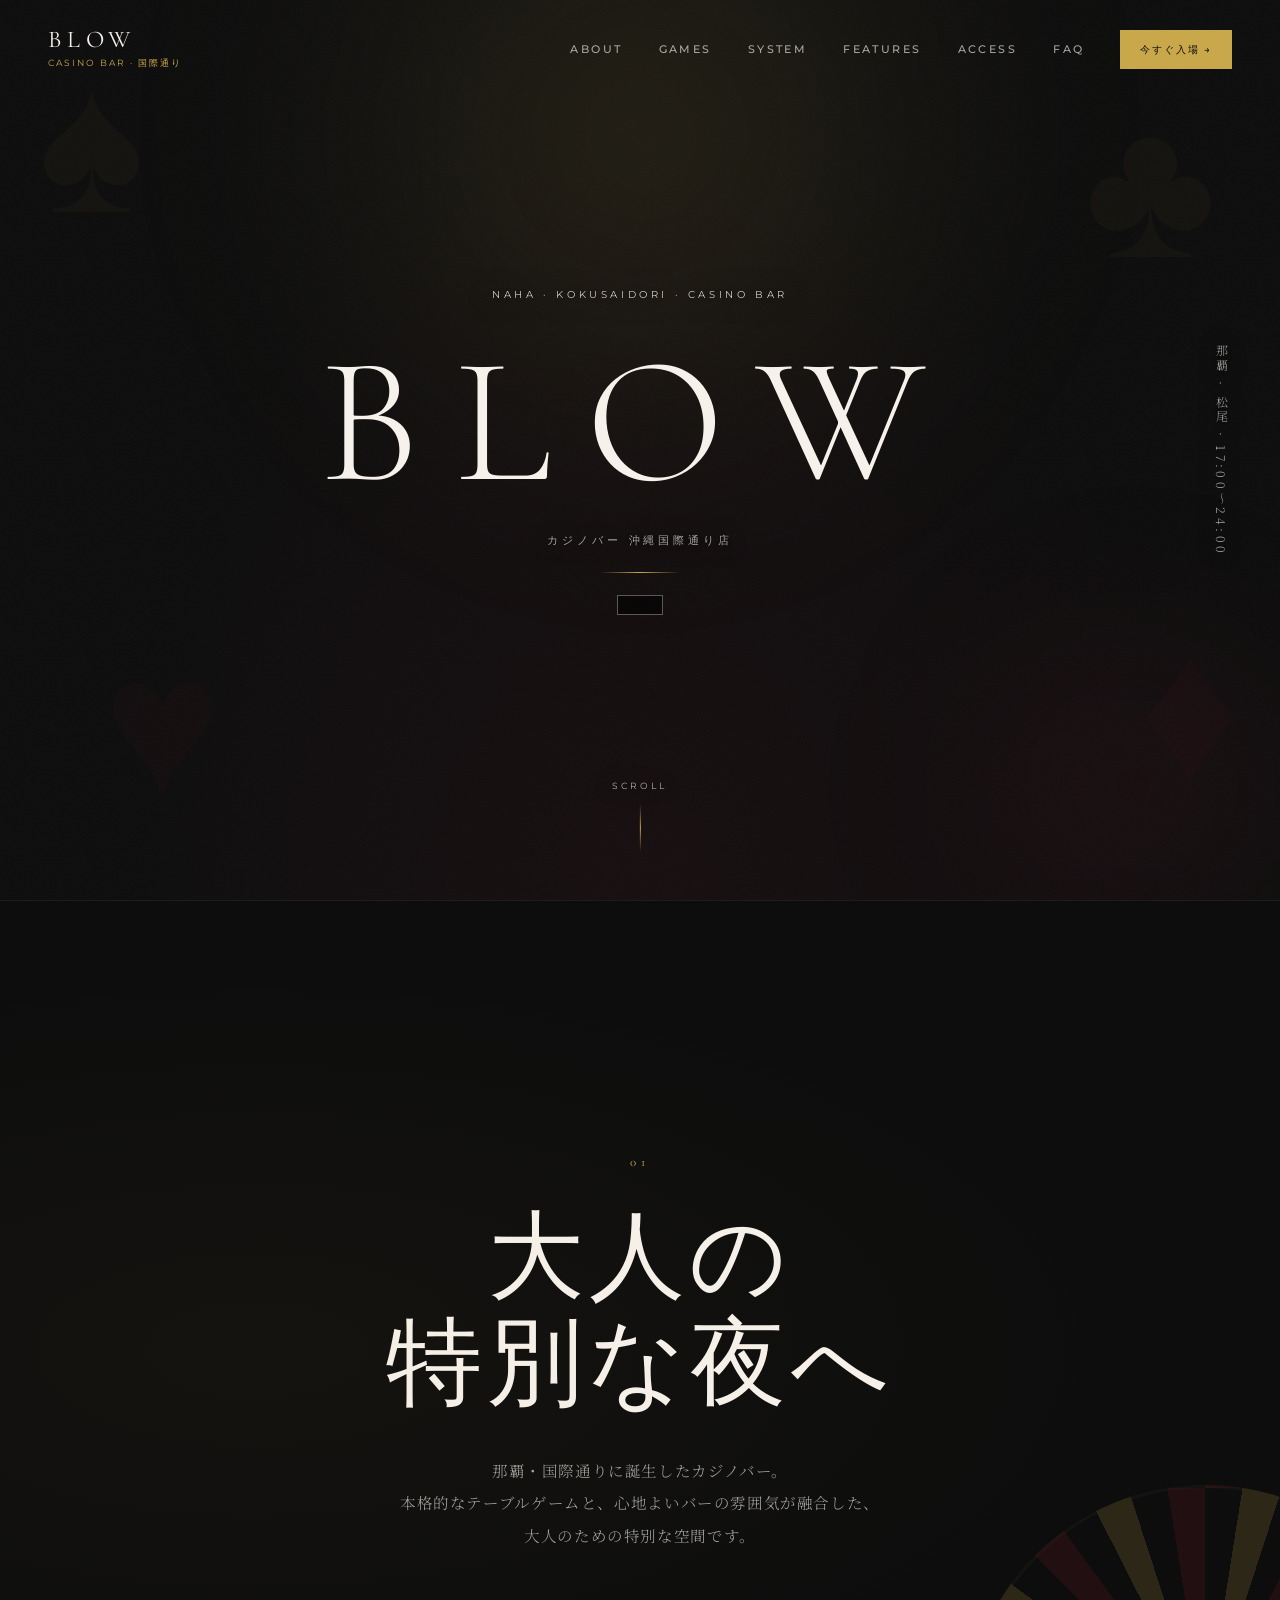
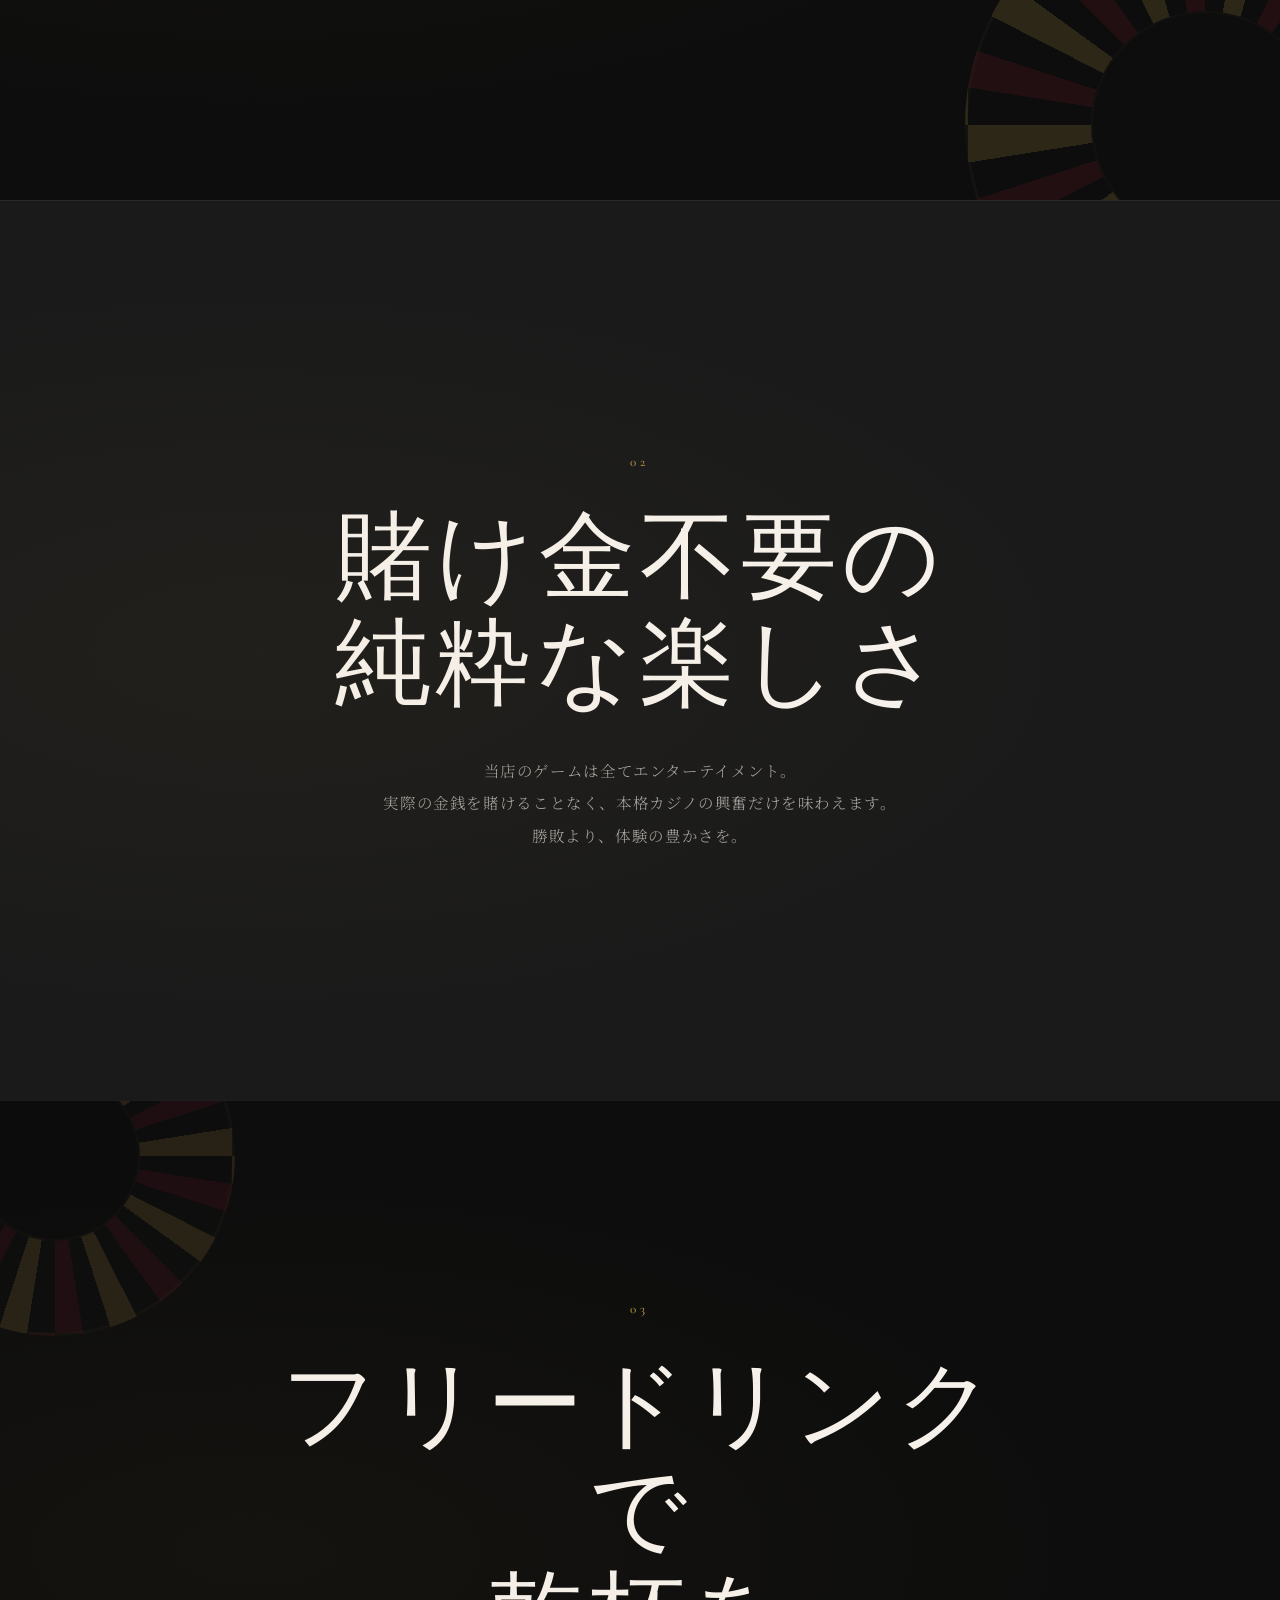
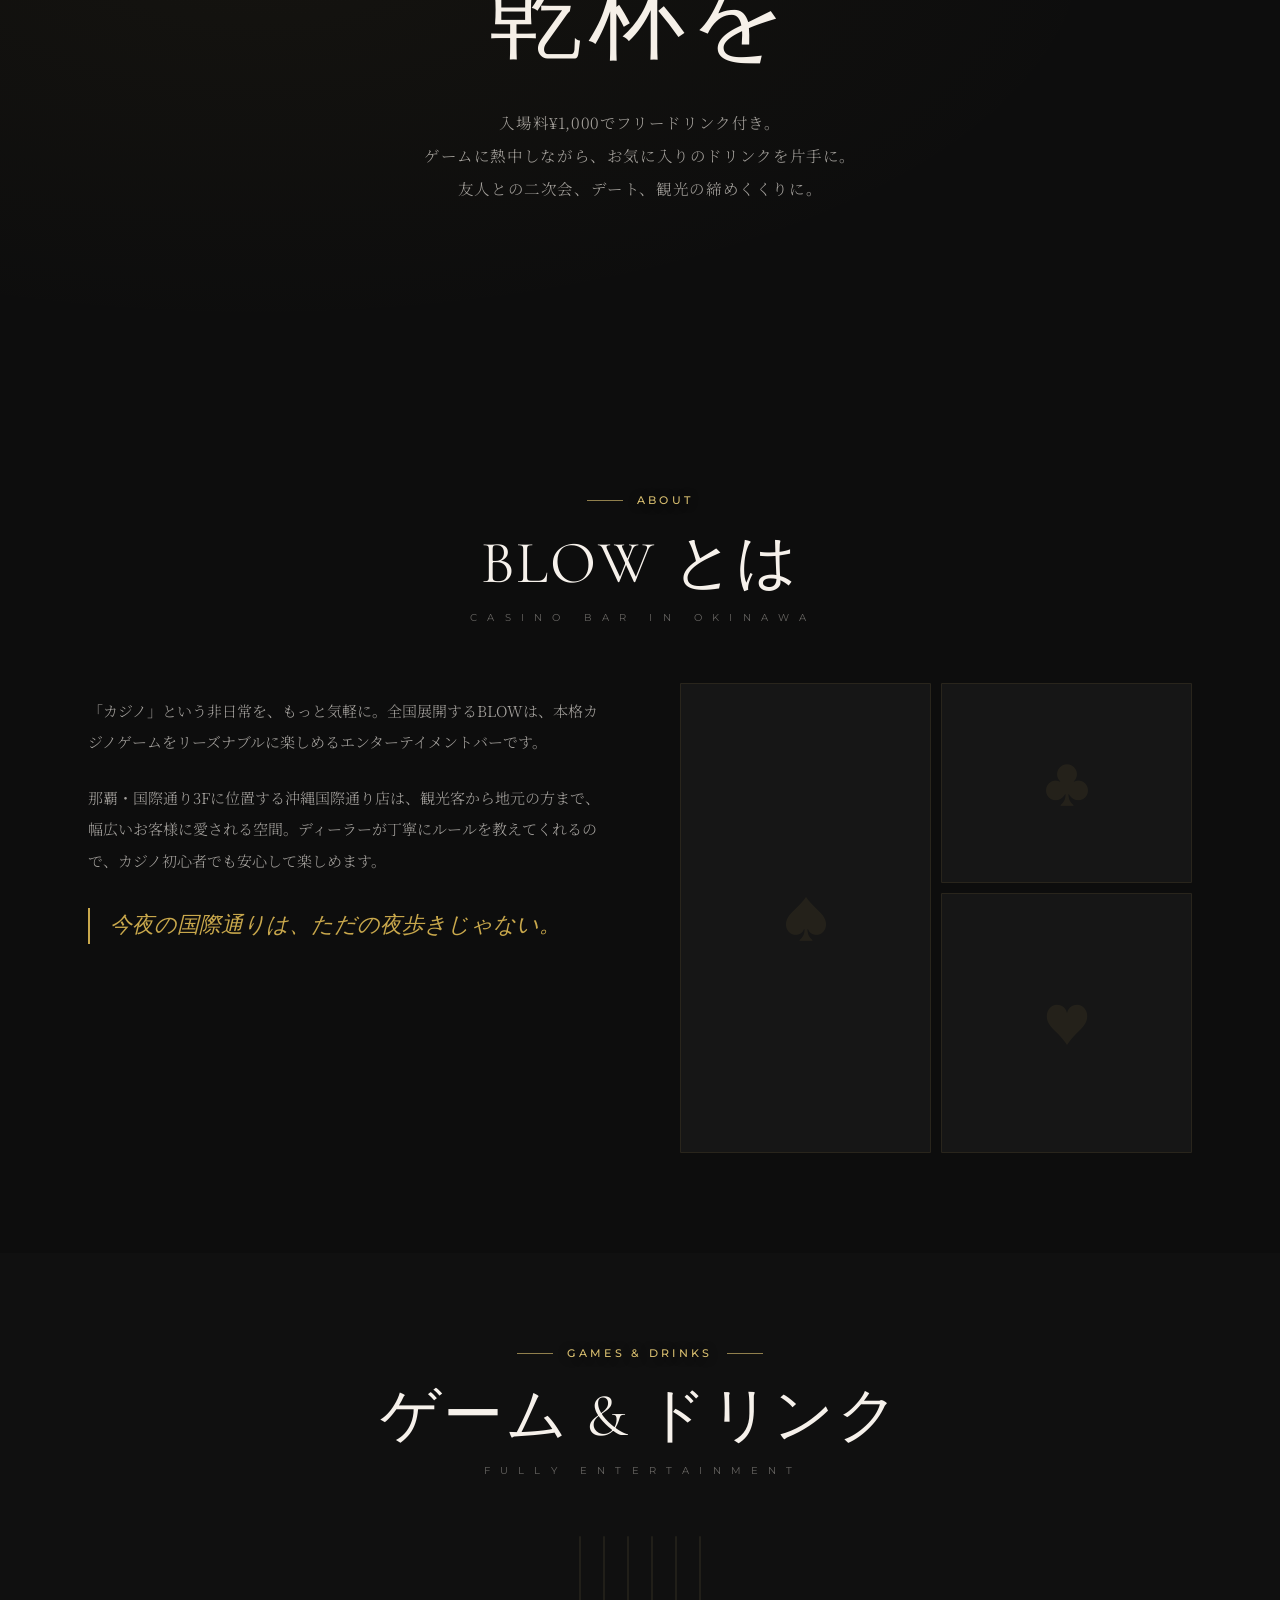
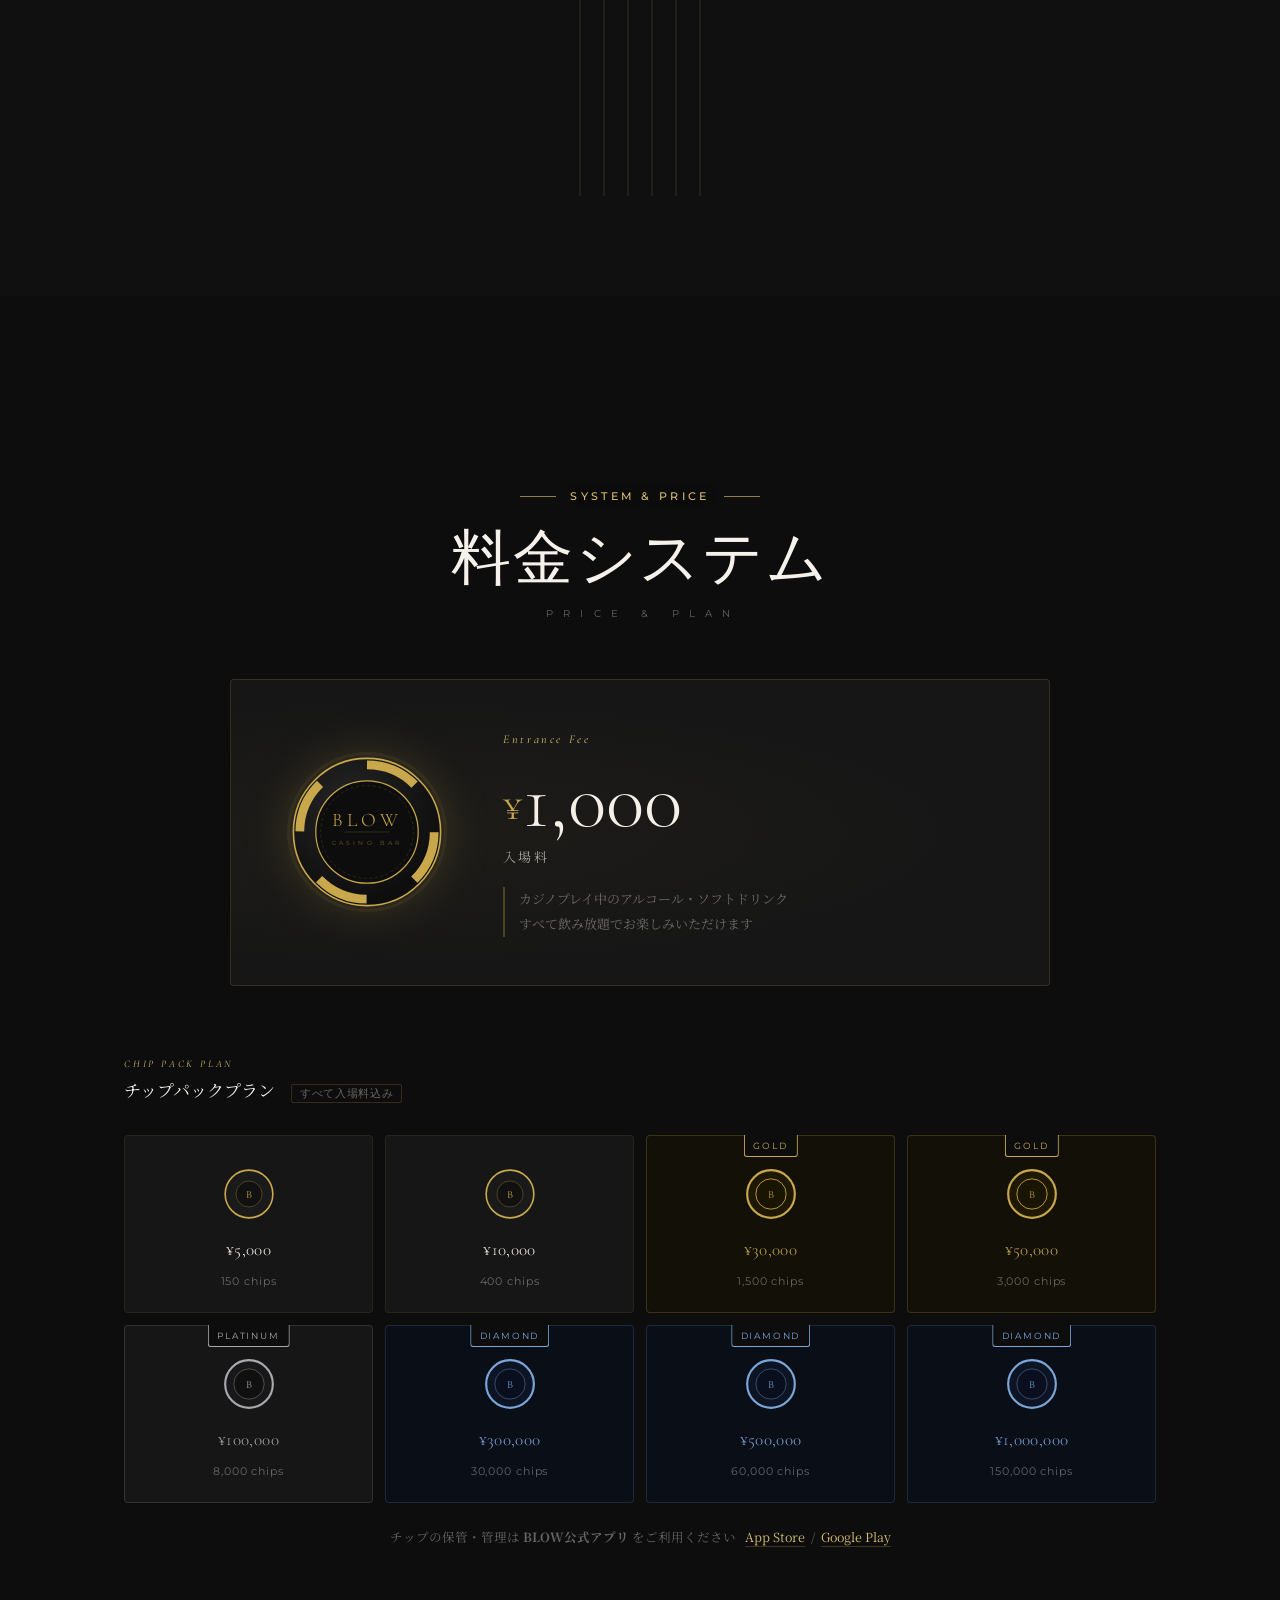
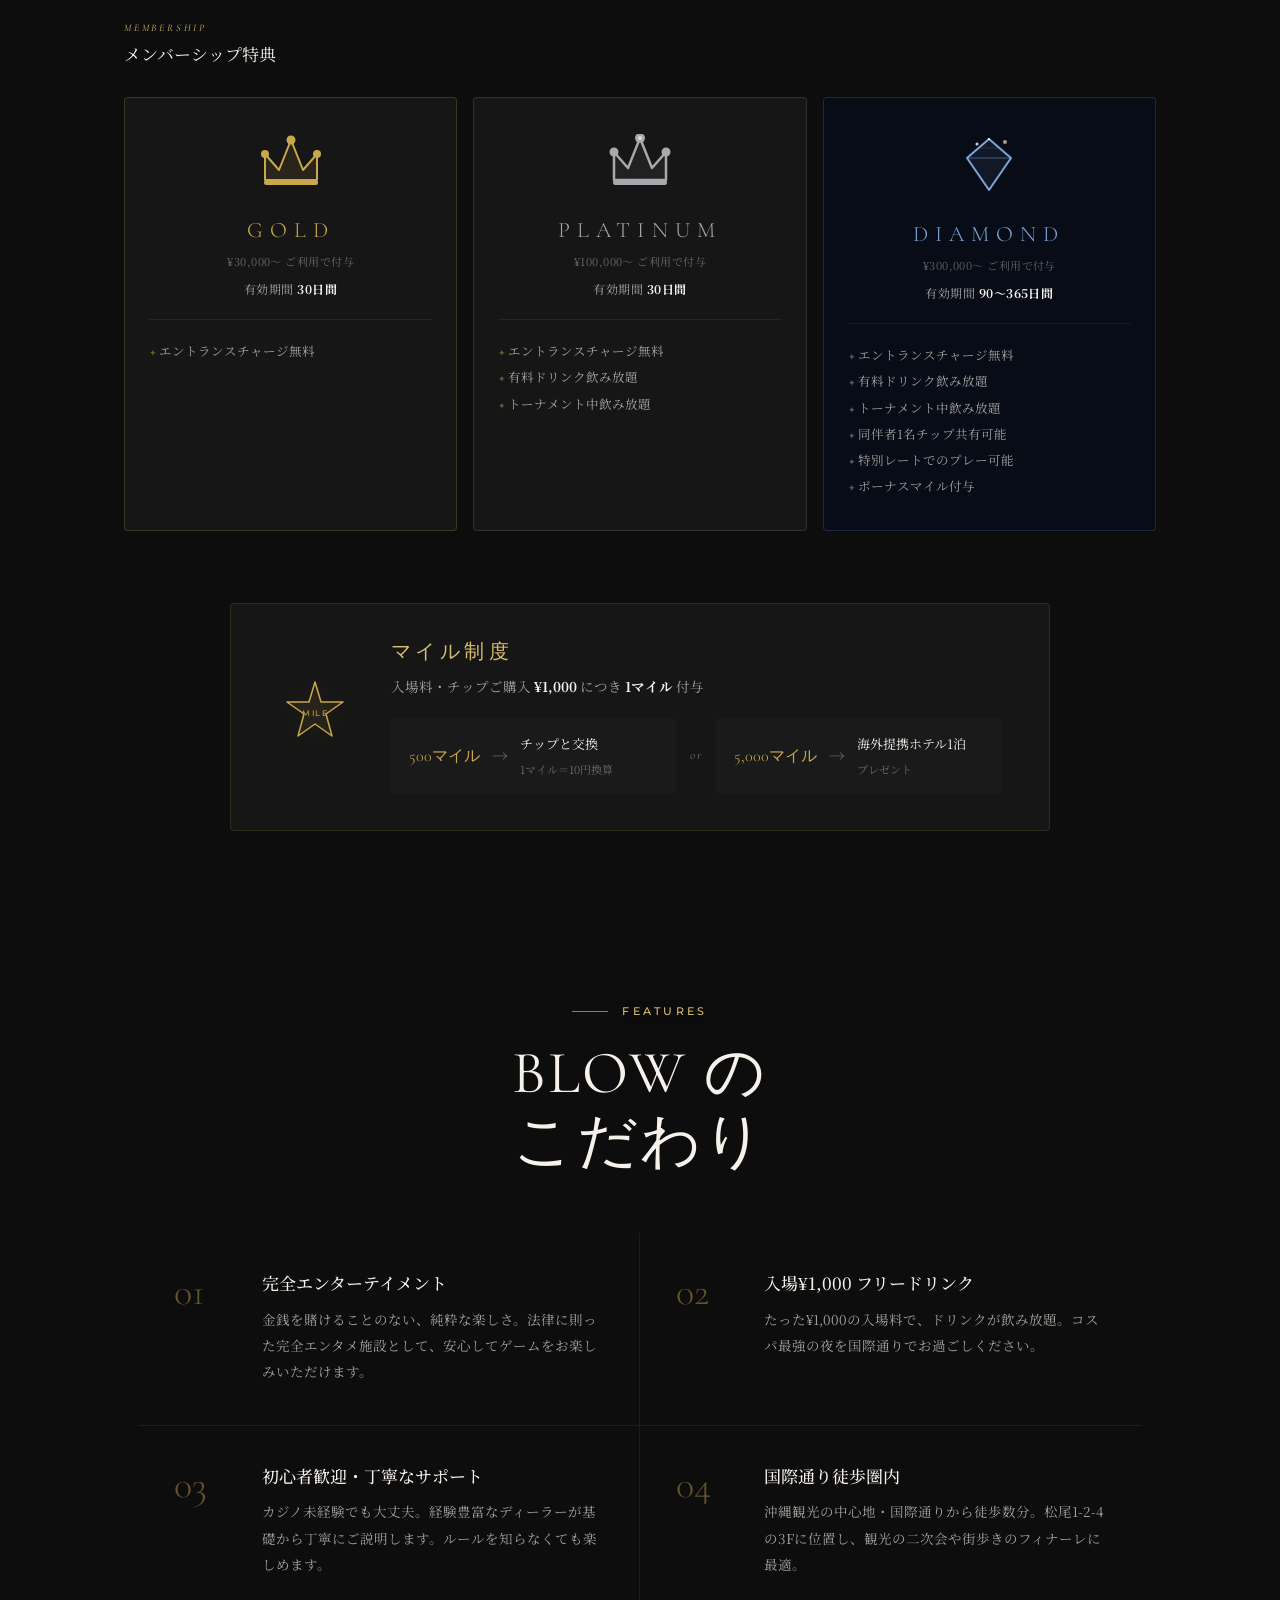
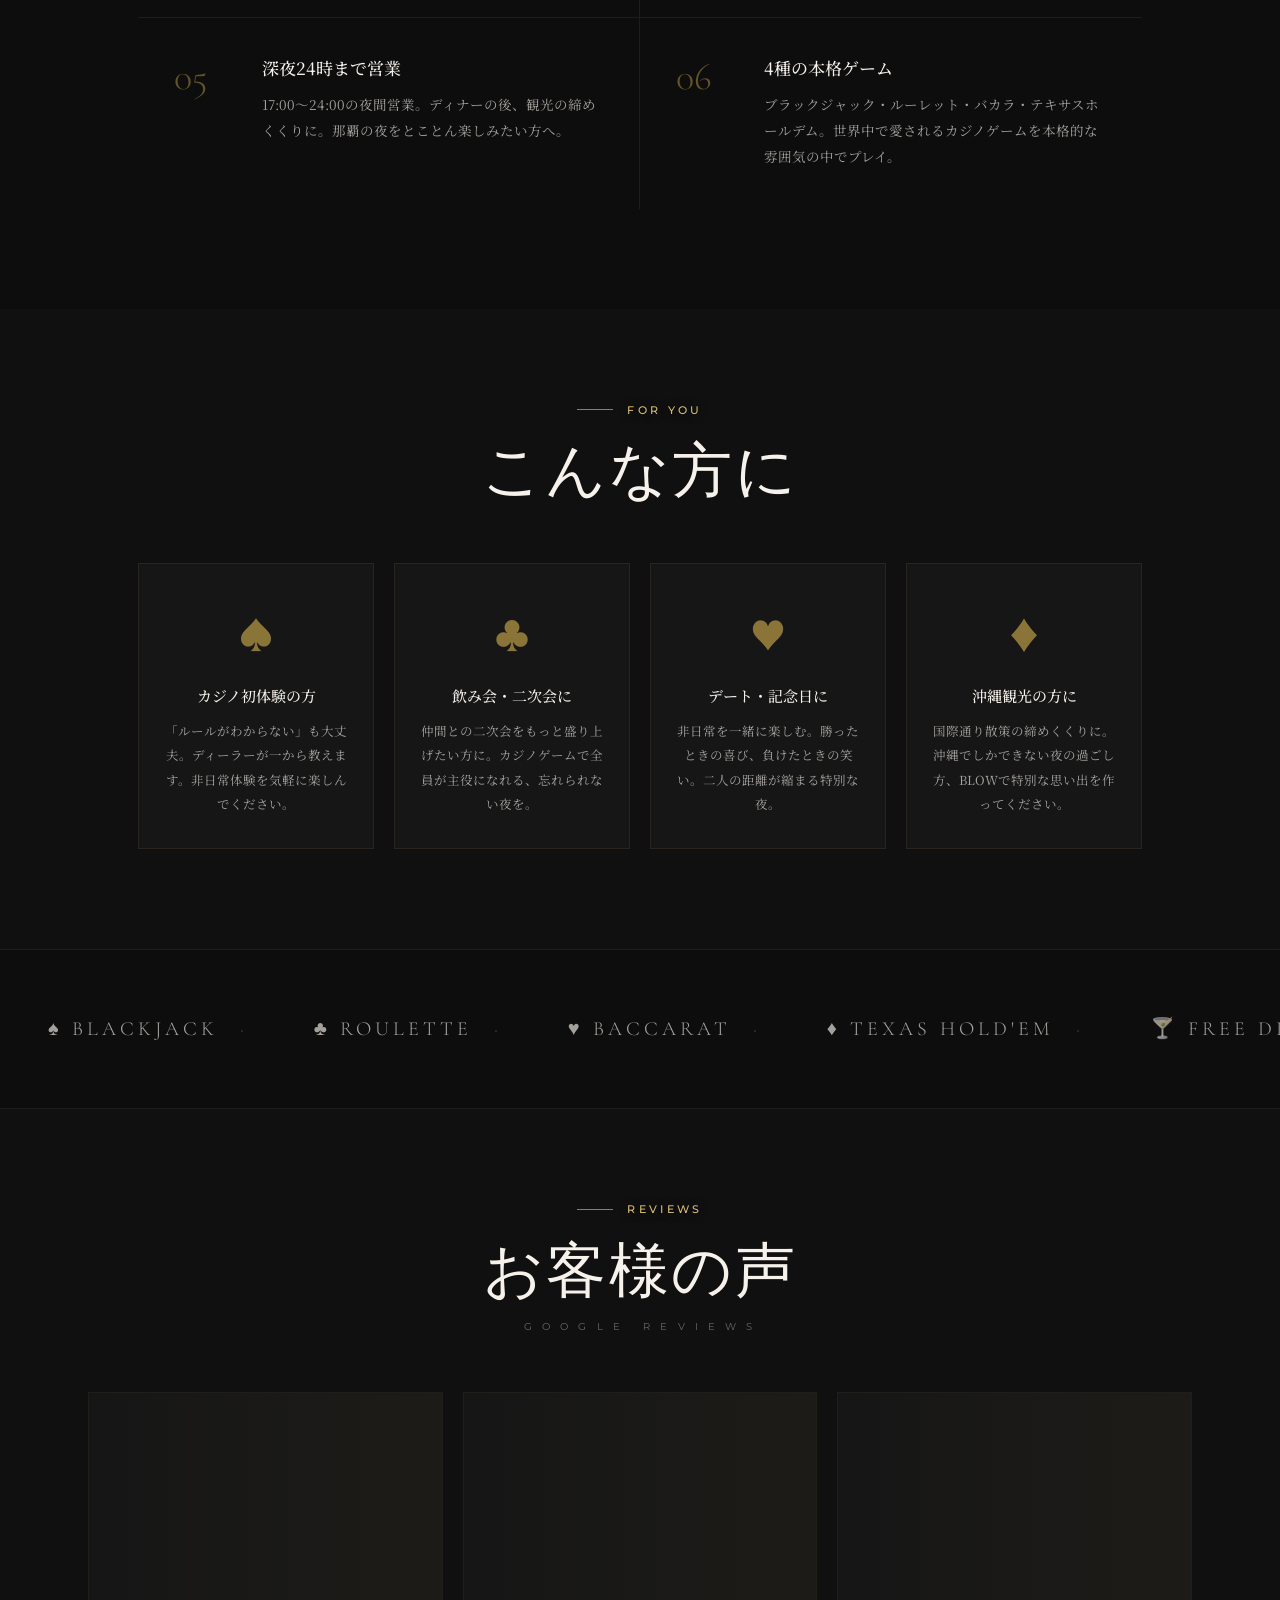
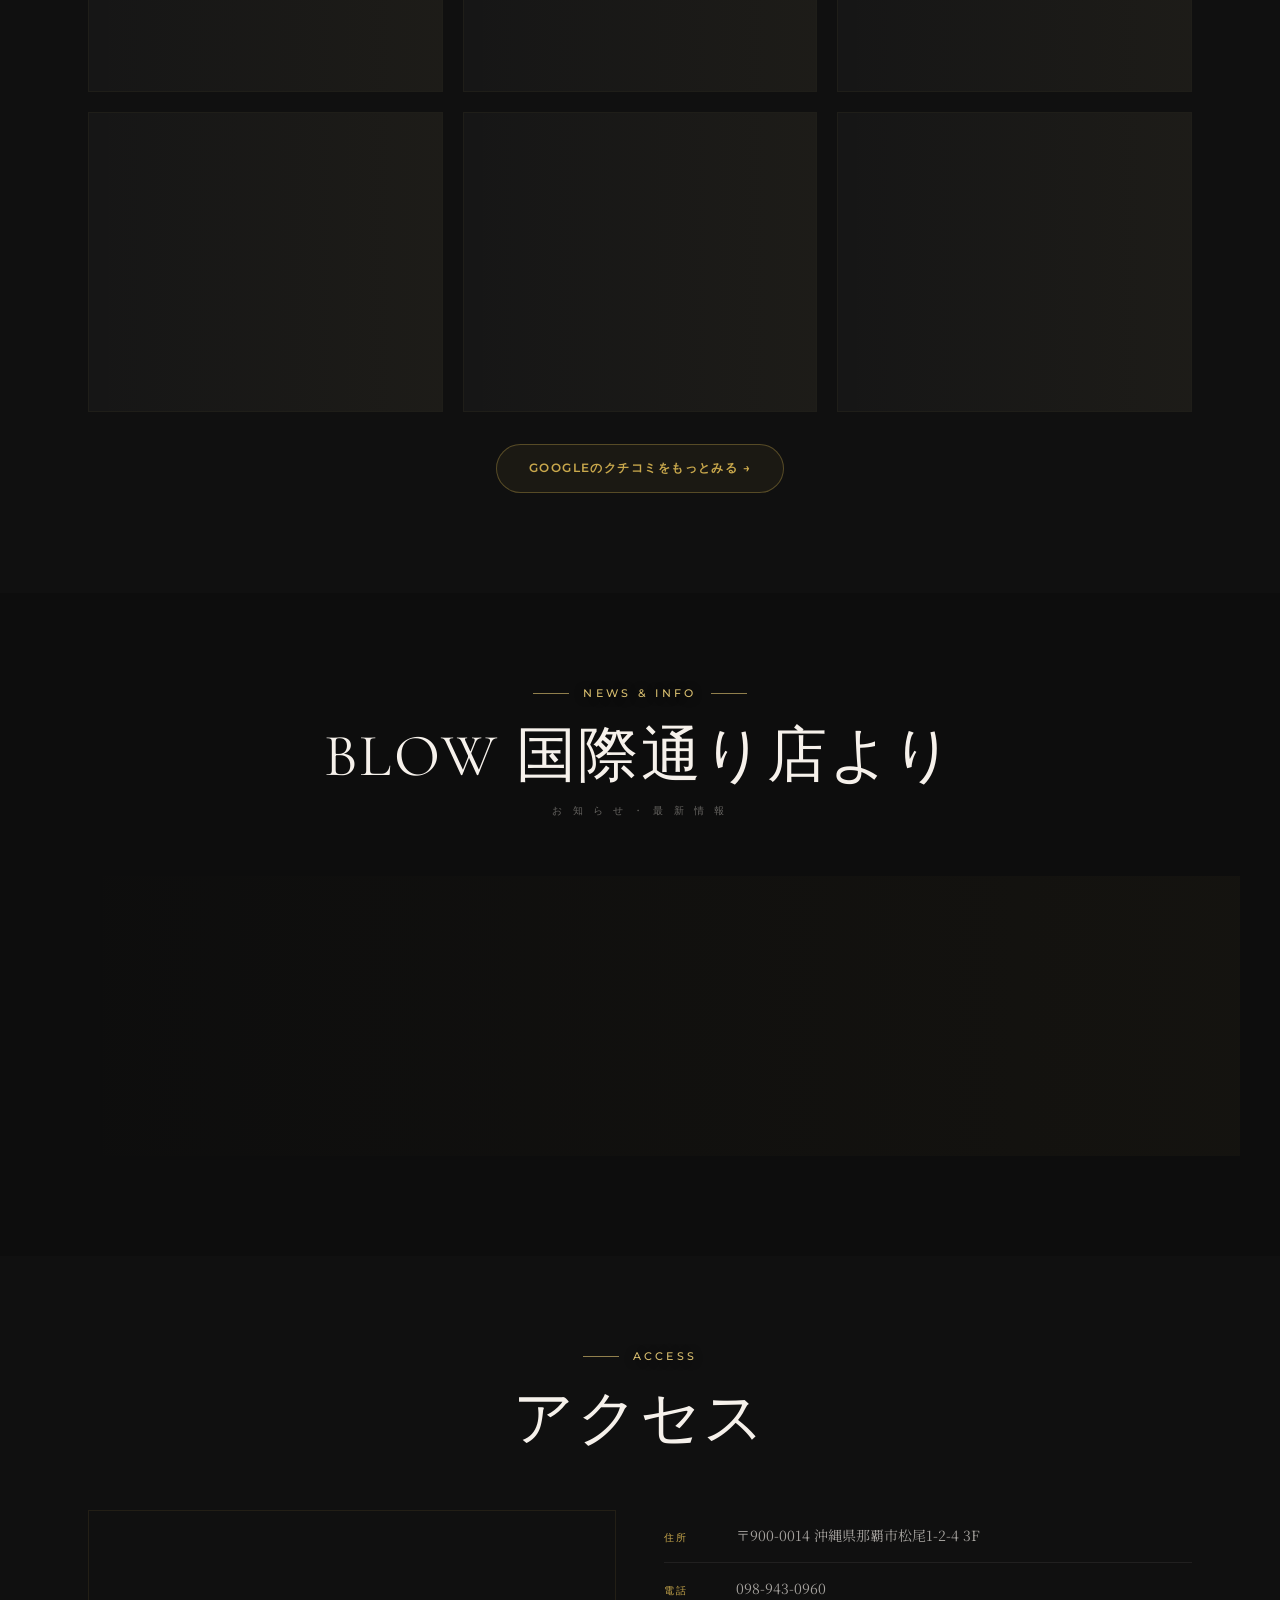
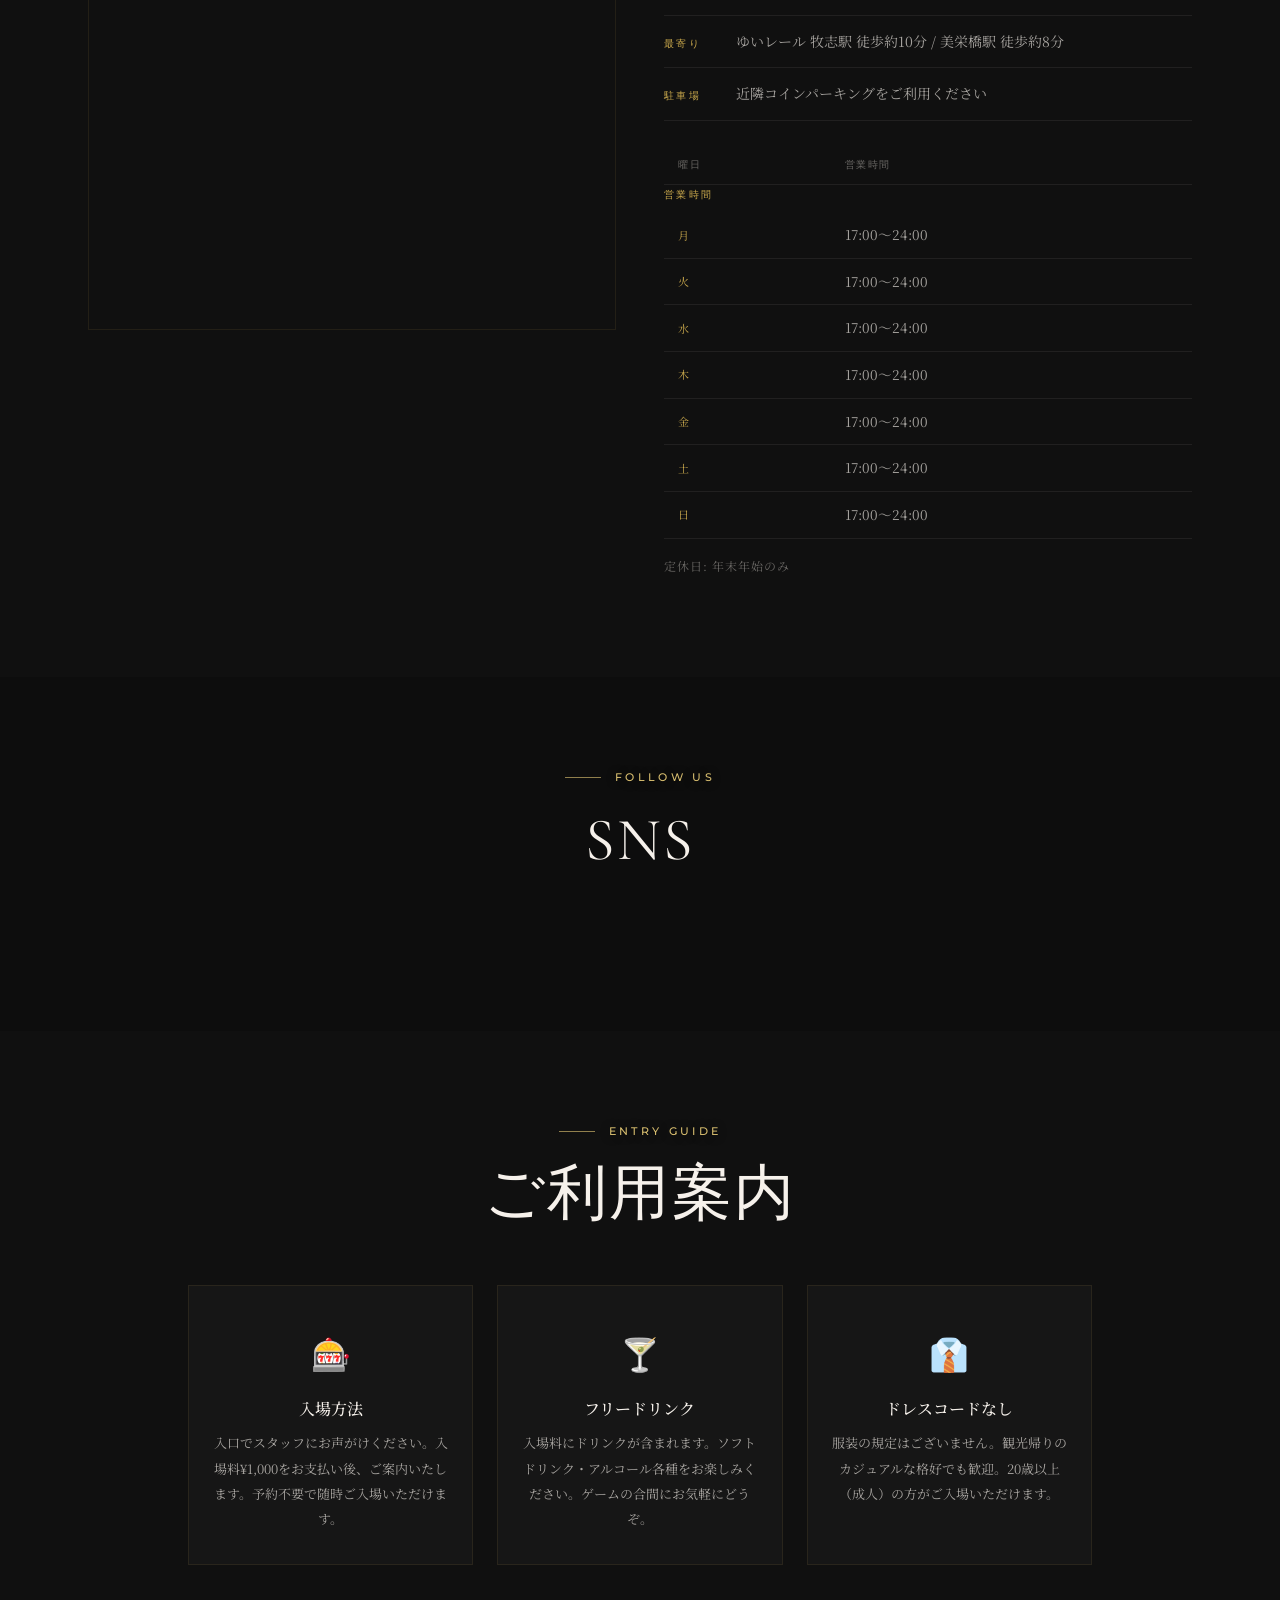
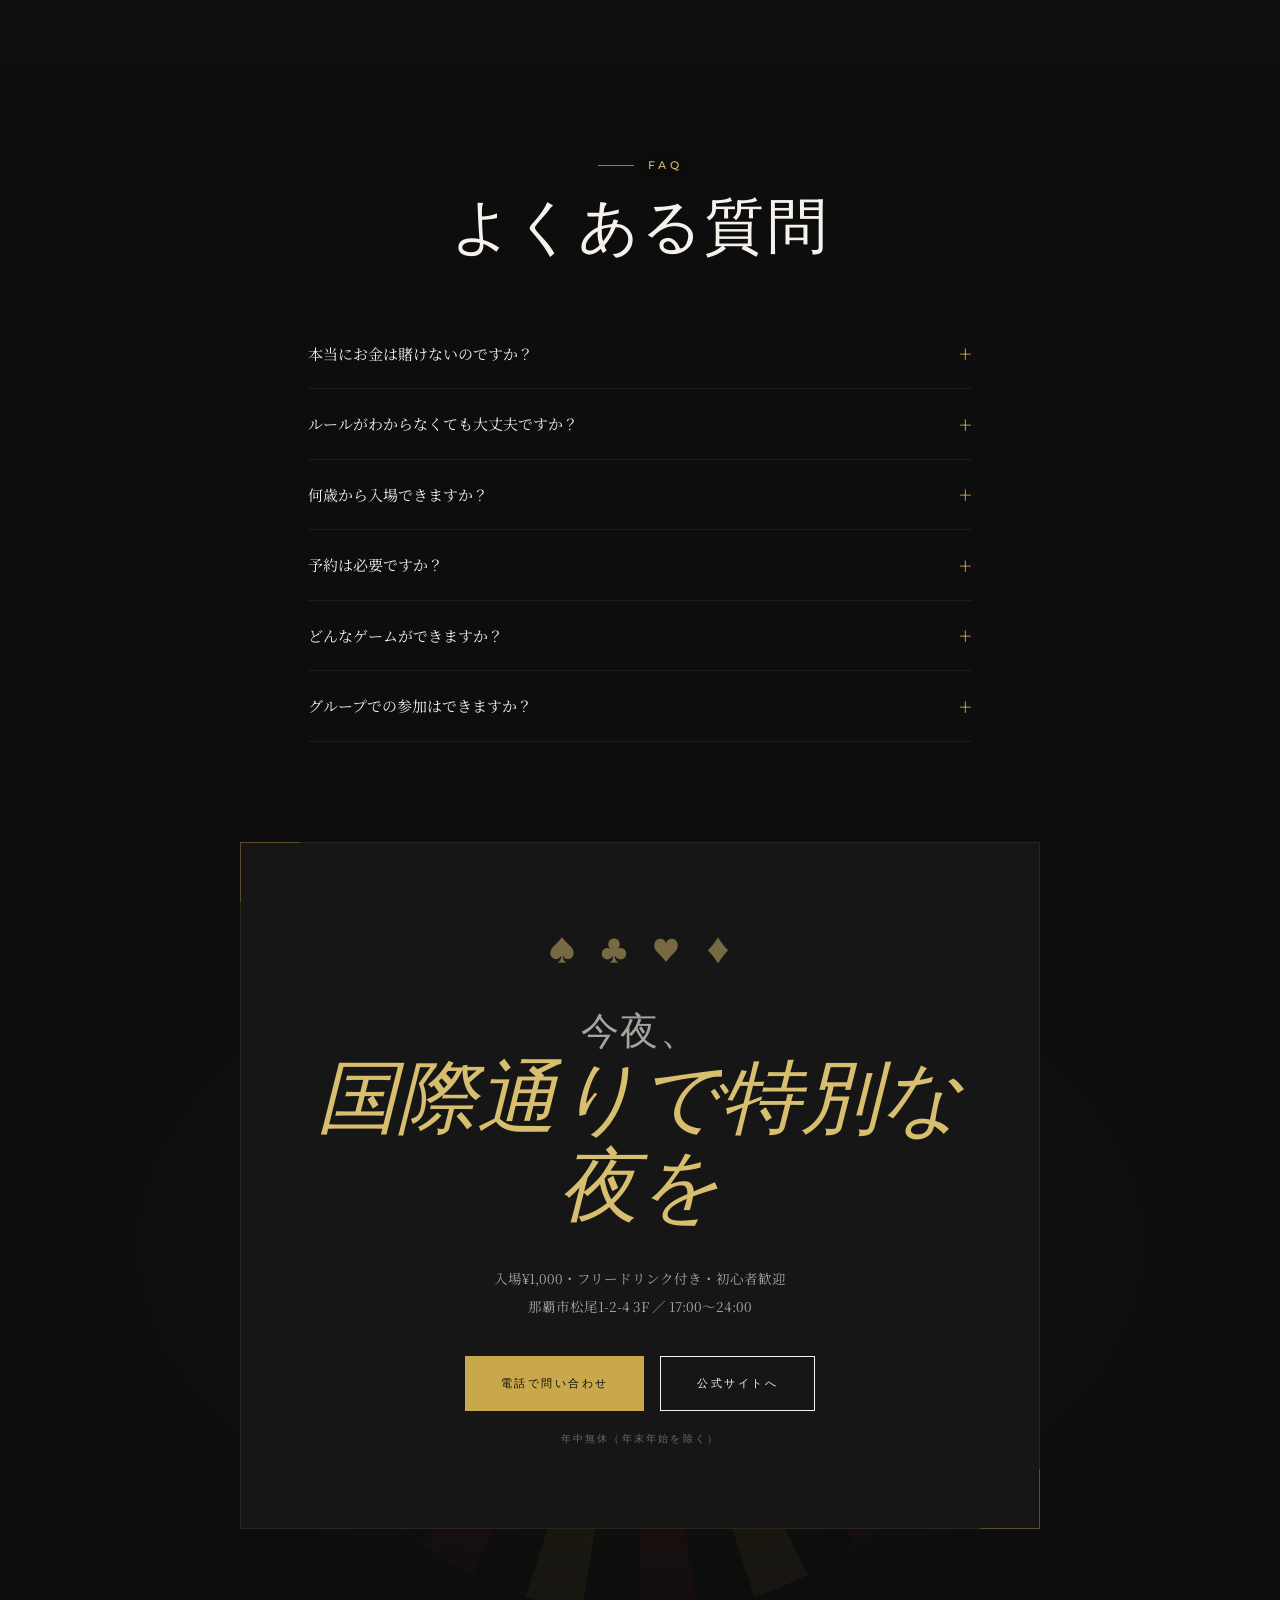
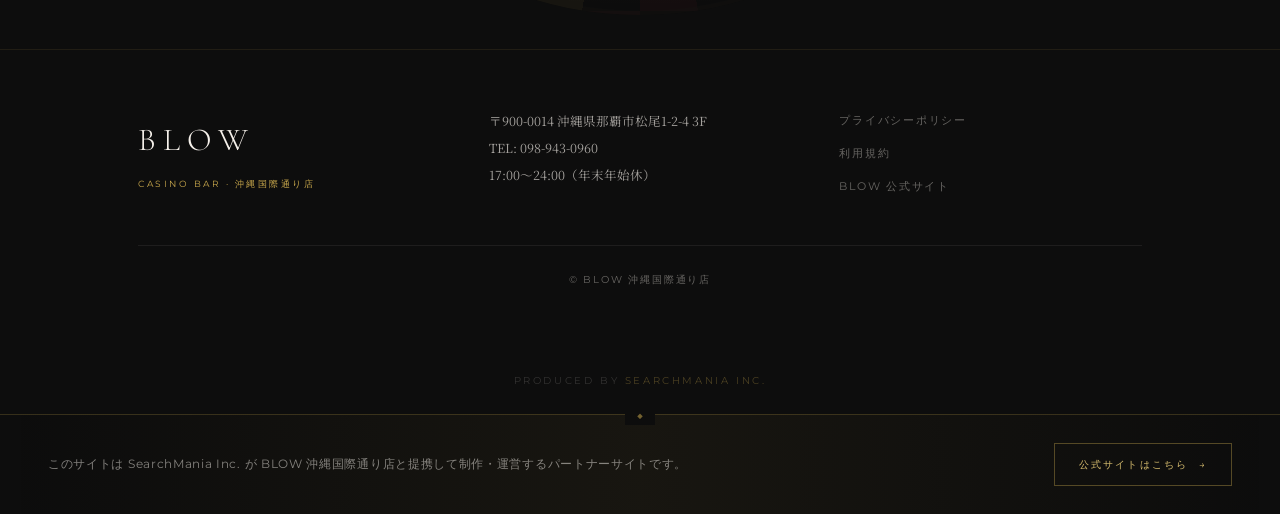
==== index.html @ 64d286ae "Add system/price section: entry fee, chip packs, membership, mile system" ====
<!DOCTYPE html>
<html lang="ja">
<head>
<meta charset="UTF-8">
<meta name="viewport" content="width=device-width,initial-scale=1,viewport-fit=cover">
<meta name="theme-color" content="#0d0d0d">
<title>BLOW 沖縄国際通り店 | カジノバー | 那覇</title>
<meta name="description" content="那覇・国際通りのカジノバーBLOW。入場¥1,000フリードリンク付き。ブラックジャック・ルーレット・バカラ・テキサスホールデムを楽しめる大人のエンタメ施設。営業17:00〜24:00。">
<meta http-equiv="content-language" content="ja">
<link rel="canonical" href="https://blow-kokusaidori.search-mania.net/">

<meta property="og:type" content="website">
<meta property="og:title" content="BLOW 沖縄国際通り店 | カジノバー | 那覇">
<meta property="og:description" content="那覇・国際通りのカジノバーBLOW。入場¥1,000フリードリンク付き。">
<meta property="og:image" content="https://blow-kokusaidori.search-mania.net/ogp.svg">
<meta property="og:url" content="https://blow-kokusaidori.search-mania.net/">
<meta property="og:site_name" content="BLOW 沖縄国際通り店">
<meta property="og:image:width" content="1200">
<meta property="og:image:height" content="630">
<meta property="og:locale" content="ja_JP">
<meta name="twitter:card" content="summary_large_image">
<meta name="twitter:title" content="BLOW 沖縄国際通り店 | カジノバー">
<meta name="twitter:description" content="那覇・国際通りのカジノバーBLOW。入場¥1,000フリードリンク付き。">
<meta name="twitter:image" content="https://blow-kokusaidori.search-mania.net/ogp.svg">

<link rel="icon" type="image/svg+xml" href="./favicon.svg">
<link rel="preconnect" href="https://fonts.googleapis.com">
<link rel="preconnect" href="https://fonts.gstatic.com" crossorigin>
<link href="https://fonts.googleapis.com/css2?family=Cormorant+Garamond:ital,wght@0,300;0,400;0,500;1,300;1,400;1,500&family=Montserrat:wght@300;400;500;600&family=Noto+Serif+JP:wght@300;400;500;600&display=swap" rel="stylesheet">
<link rel="stylesheet" href="./shared.css">
<meta name="google-site-verification" content="LZg90oxtbqi0v6An7Fc0uO3ufbqcmW4_Qp9mCI2u6wk">

<script type="application/ld+json">
{
  "@context": "https://schema.org",
  "@type": "BarOrPub",
  "name": "BLOW 沖縄国際通り店",
  "url": "https://blow-kokusaidori.search-mania.net/",
  "telephone": "098-943-0960",
  "priceRange": "¥",
  "address": {
    "@type": "PostalAddress",
    "streetAddress": "松尾1-2-4 3F",
    "addressLocality": "那覇市",
    "addressRegion": "沖縄県",
    "postalCode": "900-0014",
    "addressCountry": "JP"
  },
  "openingHoursSpecification": [
    {
      "@type": "OpeningHoursSpecification",
      "dayOfWeek": ["Monday","Tuesday","Wednesday","Thursday","Friday","Saturday","Sunday"],
      "opens": "17:00",
      "closes": "24:00"
    }
  ],
  "inLanguage": "ja",
  "description": "那覇・国際通りのカジノバー。入場1,000円フリードリンク付き。ブラックジャック・ルーレット・バカラ・テキサスホールデムを楽しめます。"
}
</script>
</head>
<body>

<canvas id="casino-canvas" aria-hidden="true" style="display:block;position:fixed;inset:0;width:100%;height:100%;pointer-events:none;z-index:0"></canvas>

<!-- ===== LOADER ===== -->
<div id="siteLoader" aria-hidden="true">
  <div class="loader-inner">
    <p class="loader-title">BLOW</p>
    <div class="loader-track"><div class="loader-sweep"></div></div>
    <p class="loader-caption">Casino Bar &nbsp;·&nbsp; 国際通り</p>
  </div>
</div>

<!-- ===== NAV ===== -->
<nav id="nav" role="navigation" aria-label="メインナビゲーション">
  <a class="brand" href="/" aria-label="BLOW 沖縄国際通り店 トップへ">
    <span class="brand-main">BLOW</span>
    <span class="brand-sub">CASINO BAR · 国際通り</span>
  </a>
  <div class="nav-links">
    <a href="#about"    class="nav-link">ABOUT</a>
    <a href="#games"    class="nav-link">GAMES</a>
    <a href="#system"   class="nav-link">SYSTEM</a>
    <a href="#features" class="nav-link">FEATURES</a>
    <a href="#access"   class="nav-link">ACCESS</a>
    <a href="#faq"      class="nav-link">FAQ</a>
    <a href="tel:098-943-0960" class="nav-cta">今すぐ入場 →</a>
  </div>
  <button class="nav-toggle" id="navToggle" aria-label="メニューを開く" aria-expanded="false">
    <span></span><span></span><span></span>
  </button>
</nav>

<!-- Mobile overlay -->
<div class="nav-overlay" id="navOverlay" role="dialog" aria-modal="true">
  <nav class="nav-mobile">
    <a href="#about"    class="nm-link">About</a>
    <a href="#games"    class="nm-link">Games</a>
    <a href="#system"   class="nm-link">System</a>
    <a href="#features" class="nm-link">Features</a>
    <a href="#access"   class="nm-link">Access</a>
    <a href="#faq"      class="nm-link">FAQ</a>
    <a href="tel:098-943-0960" class="nm-cta">📞 098-943-0960</a>
  </nav>
</div>

<!-- ===== HERO ===== -->
<section class="hero" id="hero">
  <div class="hero-photo-bg" id="heroPhotoBg"></div>
  <div class="hero-aurora"></div>
  <div class="grain"></div>
  <div class="hero-bg-gradient"></div>

  <div class="hero-logo-wrap">
    <div class="hero-eyebrow">NAHA · KOKUSAIDORI · CASINO BAR</div>
    <h1 class="hero-logo"><span class="logo-p1">BLOW</span></h1>
    <div class="hero-logo-sub">カジノバー 沖縄国際通り店</div>
    <div class="hero-logo-divider"></div>
    <div class="hero-tag"></div>
  </div>

  <div class="hero-tagline-right">那覇 · 松尾 · 17:00〜24:00</div>

  <div class="hero-scroll" id="heroScroll">
    <span class="scroll-label">SCROLL</span>
    <div class="scroll-line"></div>
  </div>

  <div class="suits-deco" aria-hidden="true">
    <span class="suit s1">♠</span>
    <span class="suit s2">♣</span>
    <span class="suit s3">♥</span>
    <span class="suit s4">♦</span>
  </div>
</section>

<!-- ===== CONCEPT ===== -->
<section class="concept-wrap" aria-label="コンセプト">
  <div class="concept-panel" id="concept1">
    <div class="roulette-deco" aria-hidden="true"></div>
    <div class="concept-inner reveal">
      <span class="c-num">01</span>
      <h2 class="c-title">大人の<br>特別な夜へ</h2>
      <p class="c-body">那覇・国際通りに誕生したカジノバー。<br>本格的なテーブルゲームと、心地よいバーの雰囲気が融合した、<br>大人のための特別な空間です。</p>
    </div>
  </div>
  <div class="concept-panel concept-panel--light" id="concept2">
    <div class="concept-inner reveal">
      <span class="c-num">02</span>
      <h2 class="c-title">賭け金不要の<br>純粋な楽しさ</h2>
      <p class="c-body">当店のゲームは全てエンターテイメント。<br>実際の金銭を賭けることなく、本格カジノの興奮だけを味わえます。<br>勝敗より、体験の豊かさを。</p>
    </div>
  </div>
  <div class="concept-panel" id="concept3">
    <div class="roulette-deco" aria-hidden="true"></div>
    <div class="concept-inner reveal">
      <span class="c-num">03</span>
      <h2 class="c-title">フリードリンクで<br>乾杯を</h2>
      <p class="c-body">入場料¥1,000でフリードリンク付き。<br>ゲームに熱中しながら、お気に入りのドリンクを片手に。<br>友人との二次会、デート、観光の締めくくりに。</p>
    </div>
  </div>
</section>

<!-- ===== ABOUT ===== -->
<section id="about" class="about">
  <div class="sec-head reveal">
    <span class="eyebrow">About</span>
    <h2 class="section-title">BLOW とは</h2>
    <p class="section-subtitle">C A S I N O &nbsp; B A R &nbsp; I N &nbsp; O K I N A W A</p>
  </div>
  <div class="about-body">
    <div class="about-text reveal">
      <p class="about-para" id="aboutPara1">「カジノ」という非日常を、もっと気軽に。全国展開するBLOWは、本格カジノゲームをリーズナブルに楽しめるエンターテイメントバーです。</p>
      <p class="about-para" id="aboutPara2">那覇・国際通り3Fに位置する沖縄国際通り店は、観光客から地元の方まで、幅広いお客様に愛される空間。ディーラーが丁寧にルールを教えてくれるので、カジノ初心者でも安心して楽しめます。</p>
      <blockquote class="about-quote" id="aboutQuote">今夜の国際通りは、ただの夜歩きじゃない。</blockquote>
    </div>
    <div class="about-photos reveal" id="aboutPhotos">
      <div class="about-ph ap1"></div>
      <div class="about-ph ap2"></div>
      <div class="about-ph ap3"></div>
    </div>
  </div>
</section>

<!-- ===== GAMES (MENU) ===== -->
<section id="games" class="games">
  <div class="sec-head reveal">
    <span class="eyebrow dual">Games &amp; Drinks</span>
    <h2 class="section-title">ゲーム &amp; ドリンク</h2>
    <p class="section-subtitle">F U L L Y &nbsp; E N T E R T A I N M E N T</p>
  </div>
  <div class="menu-grid reveal-stagger" id="menuGrid">
    <div class="menu-skel"></div>
    <div class="menu-skel"></div>
    <div class="menu-skel"></div>
    <div class="menu-skel"></div>
    <div class="menu-skel"></div>
    <div class="menu-skel"></div>
  </div>
</section>

<!-- ===== SYSTEM / PRICE ===== -->
<section id="system" class="sp-section">
  <div class="sec-head reveal">
    <span class="eyebrow dual">System &amp; Price</span>
    <h2 class="section-title">料金システム</h2>
    <p class="section-subtitle">P R I C E &nbsp; &amp; &nbsp; P L A N</p>
  </div>

  <!-- Entry Fee Banner -->
  <div class="sp-entry reveal">
    <figure class="sp-chip-fig" aria-hidden="true">
      <svg viewBox="0 0 200 200" xmlns="http://www.w3.org/2000/svg">
        <defs>
          <radialGradient id="chip-grad" cx="38%" cy="32%" r="65%">
            <stop offset="0%" stop-color="#252525"/>
            <stop offset="100%" stop-color="#0e0e0e"/>
          </radialGradient>
        </defs>
        <circle cx="100" cy="100" r="98" fill="none" stroke="rgba(201,168,76,.08)" stroke-width="4"/>
        <circle cx="100" cy="100" r="92" fill="url(#chip-grad)"/>
        <circle cx="100" cy="100" r="92" fill="none" stroke="#C9A84C" stroke-width="2"/>
        <circle cx="100" cy="100" r="84" fill="none" stroke="#C9A84C" stroke-width="11"
          stroke-dasharray="66 66" transform="rotate(-90 100 100)"/>
        <circle cx="100" cy="100" r="64" fill="#0d0d0d" stroke="#C9A84C" stroke-width="1.5"/>
        <circle cx="100" cy="100" r="58" fill="none" stroke="rgba(201,168,76,.25)" stroke-width="0.8" stroke-dasharray="4 3"/>
        <text x="100" y="92" text-anchor="middle" font-family="'Cormorant Garamond',Georgia,serif" font-size="24" fill="#C9A84C" font-weight="300" letter-spacing="5">BLOW</text>
        <line x1="72" y1="100" x2="128" y2="100" stroke="rgba(201,168,76,.3)" stroke-width="0.8"/>
        <text x="100" y="116" text-anchor="middle" font-family="'Montserrat',Arial,sans-serif" font-size="8" fill="rgba(201,168,76,.5)" letter-spacing="4">CASINO BAR</text>
      </svg>
    </figure>
    <div class="sp-entry-body">
      <p class="sp-entry-en">Entrance Fee</p>
      <p class="sp-entry-price"><span class="sp-yen">¥</span>1,000</p>
      <p class="sp-entry-sub">入場料</p>
      <p class="sp-entry-note">カジノプレイ中のアルコール・ソフトドリンク<br>すべて飲み放題でお楽しみいただけます</p>
    </div>
  </div>

  <!-- Chip Pack Plans -->
  <div class="sp-block">
    <h3 class="sp-block-title reveal">
      <span class="sb-en">Chip Pack Plan</span>
      チップパックプラン
      <span class="sb-note">すべて入場料込み</span>
    </h3>
    <div class="cp-grid reveal-stagger">
      <div class="cp-card cp-std">
        <figure class="cp-icon" aria-hidden="true"><svg viewBox="0 0 48 48"><circle cx="24" cy="24" r="22" fill="#1a1a1a" stroke="#C9A84C" stroke-width="1.5"/><circle cx="24" cy="24" r="12" fill="#111" stroke="rgba(201,168,76,.35)" stroke-width=".8"/><text x="24" y="28" text-anchor="middle" font-size="10" fill="#C9A84C" font-family="'Cormorant Garamond',serif">B</text></svg></figure>
        <p class="cp-price">¥5,000</p>
        <p class="cp-chips">150 chips</p>
      </div>
      <div class="cp-card cp-std">
        <figure class="cp-icon" aria-hidden="true"><svg viewBox="0 0 48 48"><circle cx="24" cy="24" r="22" fill="#1a1a1a" stroke="#C9A84C" stroke-width="1.5"/><circle cx="24" cy="24" r="12" fill="#111" stroke="rgba(201,168,76,.35)" stroke-width=".8"/><text x="24" y="28" text-anchor="middle" font-size="10" fill="#C9A84C" font-family="'Cormorant Garamond',serif">B</text></svg></figure>
        <p class="cp-price">¥10,000</p>
        <p class="cp-chips">400 chips</p>
      </div>
      <div class="cp-card cp-gold">
        <span class="cp-badge cp-badge-gold">GOLD</span>
        <figure class="cp-icon" aria-hidden="true"><svg viewBox="0 0 48 48"><circle cx="24" cy="24" r="22" fill="#1e1800" stroke="#C9A84C" stroke-width="2"/><circle cx="24" cy="24" r="14" fill="#1a1500" stroke="#C9A84C" stroke-width=".8"/><text x="24" y="28" text-anchor="middle" font-size="10" fill="#C9A84C" font-family="'Cormorant Garamond',serif">B</text></svg></figure>
        <p class="cp-price cp-price-gold">¥30,000</p>
        <p class="cp-chips">1,500 chips</p>
      </div>
      <div class="cp-card cp-gold">
        <span class="cp-badge cp-badge-gold">GOLD</span>
        <figure class="cp-icon" aria-hidden="true"><svg viewBox="0 0 48 48"><circle cx="24" cy="24" r="22" fill="#1e1800" stroke="#C9A84C" stroke-width="2"/><circle cx="24" cy="24" r="14" fill="#1a1500" stroke="#C9A84C" stroke-width=".8"/><text x="24" y="28" text-anchor="middle" font-size="10" fill="#C9A84C" font-family="'Cormorant Garamond',serif">B</text></svg></figure>
        <p class="cp-price cp-price-gold">¥50,000</p>
        <p class="cp-chips">3,000 chips</p>
      </div>
      <div class="cp-card cp-plat">
        <span class="cp-badge cp-badge-plat">PLATINUM</span>
        <figure class="cp-icon" aria-hidden="true"><svg viewBox="0 0 48 48"><circle cx="24" cy="24" r="22" fill="#181818" stroke="#A8A9AD" stroke-width="2"/><circle cx="24" cy="24" r="14" fill="#101010" stroke="rgba(168,169,173,.45)" stroke-width=".8"/><text x="24" y="28" text-anchor="middle" font-size="10" fill="#A8A9AD" font-family="'Cormorant Garamond',serif">B</text></svg></figure>
        <p class="cp-price cp-price-plat">¥100,000</p>
        <p class="cp-chips">8,000 chips</p>
      </div>
      <div class="cp-card cp-dia">
        <span class="cp-badge cp-badge-dia">DIAMOND</span>
        <figure class="cp-icon" aria-hidden="true"><svg viewBox="0 0 48 48"><circle cx="24" cy="24" r="22" fill="#0d1525" stroke="#7CA6D8" stroke-width="2"/><circle cx="24" cy="24" r="14" fill="#090f1e" stroke="rgba(124,166,216,.45)" stroke-width=".8"/><text x="24" y="28" text-anchor="middle" font-size="10" fill="#7CA6D8" font-family="'Cormorant Garamond',serif">B</text></svg></figure>
        <p class="cp-price cp-price-dia">¥300,000</p>
        <p class="cp-chips">30,000 chips</p>
      </div>
      <div class="cp-card cp-dia">
        <span class="cp-badge cp-badge-dia">DIAMOND</span>
        <figure class="cp-icon" aria-hidden="true"><svg viewBox="0 0 48 48"><circle cx="24" cy="24" r="22" fill="#0d1525" stroke="#7CA6D8" stroke-width="2"/><circle cx="24" cy="24" r="14" fill="#090f1e" stroke="rgba(124,166,216,.45)" stroke-width=".8"/><text x="24" y="28" text-anchor="middle" font-size="10" fill="#7CA6D8" font-family="'Cormorant Garamond',serif">B</text></svg></figure>
        <p class="cp-price cp-price-dia">¥500,000</p>
        <p class="cp-chips">60,000 chips</p>
      </div>
      <div class="cp-card cp-dia">
        <span class="cp-badge cp-badge-dia">DIAMOND</span>
        <figure class="cp-icon" aria-hidden="true"><svg viewBox="0 0 48 48"><circle cx="24" cy="24" r="22" fill="#0d1525" stroke="#7CA6D8" stroke-width="2"/><circle cx="24" cy="24" r="14" fill="#090f1e" stroke="rgba(124,166,216,.45)" stroke-width=".8"/><text x="24" y="28" text-anchor="middle" font-size="10" fill="#7CA6D8" font-family="'Cormorant Garamond',serif">B</text></svg></figure>
        <p class="cp-price cp-price-dia">¥1,000,000</p>
        <p class="cp-chips">150,000 chips</p>
      </div>
    </div>
    <p class="sp-app-note reveal">チップの保管・管理は <strong>BLOW公式アプリ</strong> をご利用ください &nbsp;
      <a href="https://apps.apple.com/jp/app/blow/id6737978825" target="_blank" rel="noopener" class="sp-app-link">App Store</a>
      &nbsp;/&nbsp;
      <a href="https://play.google.com/store/apps/details?id=com.casino.blow.android&hl=ja" target="_blank" rel="noopener" class="sp-app-link">Google Play</a>
    </p>
  </div>

  <!-- Membership -->
  <div class="sp-block">
    <h3 class="sp-block-title reveal">
      <span class="sb-en">Membership</span>
      メンバーシップ特典
    </h3>
    <div class="mem-grid reveal-stagger">
      <div class="mem-card mem-gold">
        <figure class="mem-fig" aria-hidden="true">
          <svg viewBox="0 0 64 56" xmlns="http://www.w3.org/2000/svg">
            <path d="M6,46 L6,20 L20,36 L32,6 L44,36 L58,20 L58,46 Z" fill="rgba(201,168,76,.1)" stroke="#C9A84C" stroke-width="2" stroke-linejoin="round" stroke-linecap="round"/>
            <circle cx="6" cy="20" r="4" fill="#C9A84C"/>
            <circle cx="32" cy="6" r="4.5" fill="#C9A84C"/>
            <circle cx="58" cy="20" r="4" fill="#C9A84C"/>
            <rect x="5" y="46" width="54" height="5" rx="2.5" fill="#C9A84C"/>
          </svg>
        </figure>
        <h4 class="mem-rank mem-rank-gold">GOLD</h4>
        <p class="mem-trigger">¥30,000〜 ご利用で付与</p>
        <p class="mem-valid">有効期間 <strong>30日間</strong></p>
        <ul class="mem-benefits">
          <li>エントランスチャージ無料</li>
        </ul>
      </div>
      <div class="mem-card mem-plat">
        <figure class="mem-fig" aria-hidden="true">
          <svg viewBox="0 0 64 56" xmlns="http://www.w3.org/2000/svg">
            <path d="M6,46 L6,18 L20,34 L32,4 L44,34 L58,18 L58,46 Z" fill="rgba(168,169,173,.08)" stroke="#A8A9AD" stroke-width="2.5" stroke-linejoin="round" stroke-linecap="round"/>
            <circle cx="6" cy="18" r="4.5" fill="#A8A9AD"/>
            <circle cx="32" cy="4" r="5" fill="#A8A9AD"/>
            <circle cx="58" cy="18" r="4.5" fill="#A8A9AD"/>
            <rect x="5" y="46" width="54" height="5" rx="2.5" fill="#A8A9AD"/>
            <circle cx="32" cy="4" r="2" fill="rgba(255,255,255,.6)"/>
          </svg>
        </figure>
        <h4 class="mem-rank mem-rank-plat">PLATINUM</h4>
        <p class="mem-trigger">¥100,000〜 ご利用で付与</p>
        <p class="mem-valid">有効期間 <strong>30日間</strong></p>
        <ul class="mem-benefits">
          <li>エントランスチャージ無料</li>
          <li>有料ドリンク飲み放題</li>
          <li>トーナメント中飲み放題</li>
        </ul>
      </div>
      <div class="mem-card mem-dia">
        <figure class="mem-fig" aria-hidden="true">
          <svg viewBox="0 0 64 60" xmlns="http://www.w3.org/2000/svg">
            <polygon points="32,5 10,24 32,56 54,24" fill="rgba(124,166,216,.08)" stroke="#7CA6D8" stroke-width="2" stroke-linejoin="round"/>
            <line x1="10" y1="24" x2="32" y2="5" stroke="rgba(124,166,216,.4)" stroke-width="1"/>
            <line x1="54" y1="24" x2="32" y2="5" stroke="rgba(124,166,216,.4)" stroke-width="1"/>
            <line x1="10" y1="24" x2="54" y2="24" stroke="rgba(124,166,216,.5)" stroke-width="1"/>
            <line x1="10" y1="24" x2="32" y2="56" stroke="rgba(124,166,216,.35)" stroke-width="1"/>
            <line x1="54" y1="24" x2="32" y2="56" stroke="rgba(124,166,216,.35)" stroke-width="1"/>
            <line x1="22" y1="14" x2="42" y2="14" stroke="rgba(124,166,216,.3)" stroke-width=".6"/>
            <circle cx="20" cy="10" r="1.5" fill="rgba(255,255,255,.8)"/>
            <circle cx="48" cy="8" r="2" fill="rgba(255,255,255,.6)"/>
            <circle cx="32" cy="5" r="1" fill="rgba(255,255,255,.9)"/>
          </svg>
        </figure>
        <h4 class="mem-rank mem-rank-dia">DIAMOND</h4>
        <p class="mem-trigger">¥300,000〜 ご利用で付与</p>
        <p class="mem-valid">有効期間 <strong>90〜365日間</strong></p>
        <ul class="mem-benefits mem-benefits-dia">
          <li>エントランスチャージ無料</li>
          <li>有料ドリンク飲み放題</li>
          <li>トーナメント中飲み放題</li>
          <li>同伴者1名チップ共有可能</li>
          <li>特別レートでのプレー可能</li>
          <li>ボーナスマイル付与</li>
        </ul>
      </div>
    </div>
  </div>

  <!-- Mile System -->
  <div class="sp-mile reveal">
    <div class="sp-mile-icon" aria-hidden="true">
      <svg viewBox="0 0 72 72" xmlns="http://www.w3.org/2000/svg">
        <polygon points="36,6 42,26 64,26 47,38 53,60 36,48 19,60 25,38 8,26 30,26" fill="rgba(201,168,76,.08)" stroke="#C9A84C" stroke-width="1.5" stroke-linejoin="round"/>
        <text x="36" y="40" text-anchor="middle" font-size="8" fill="#C9A84C" font-family="'Montserrat',sans-serif" letter-spacing="1.5" font-weight="500">MILE</text>
      </svg>
    </div>
    <div class="sp-mile-body">
      <h3 class="sp-mile-title">マイル制度</h3>
      <p class="sp-mile-earn">入場料・チップご購入 <strong>¥1,000</strong> につき <strong>1マイル</strong> 付与</p>
      <div class="mile-row">
        <div class="mile-item">
          <span class="mi-num">500マイル</span>
          <span class="mi-arrow">→</span>
          <div class="mi-reward">
            <span class="mi-rwd-main">チップと交換</span>
            <span class="mi-rwd-sub">1マイル＝10円換算</span>
          </div>
        </div>
        <span class="mile-or" aria-hidden="true">or</span>
        <div class="mile-item">
          <span class="mi-num">5,000マイル</span>
          <span class="mi-arrow">→</span>
          <div class="mi-reward">
            <span class="mi-rwd-main">海外提携ホテル1泊</span>
            <span class="mi-rwd-sub">プレゼント</span>
          </div>
        </div>
      </div>
    </div>
  </div>
</section>

<!-- ===== FEATURES ===== -->
<section id="features" class="features">
  <div class="sec-head reveal">
    <span class="eyebrow">Features</span>
    <h2 class="section-title">BLOW の<br>こだわり</h2>
  </div>
  <ul class="features-list">
    <li class="f-item reveal">
      <span class="f-num">01</span>
      <div class="f-body">
        <h3 class="f-title" id="ft1">完全エンターテイメント</h3>
        <p class="f-desc" id="fd1">金銭を賭けることのない、純粋な楽しさ。法律に則った完全エンタメ施設として、安心してゲームをお楽しみいただけます。</p>
      </div>
    </li>
    <li class="f-item reveal">
      <span class="f-num">02</span>
      <div class="f-body">
        <h3 class="f-title" id="ft2">入場¥1,000 フリードリンク</h3>
        <p class="f-desc" id="fd2">たった¥1,000の入場料で、ドリンクが飲み放題。コスパ最強の夜を国際通りでお過ごしください。</p>
      </div>
    </li>
    <li class="f-item reveal">
      <span class="f-num">03</span>
      <div class="f-body">
        <h3 class="f-title" id="ft3">初心者歓迎・丁寧なサポート</h3>
        <p class="f-desc" id="fd3">カジノ未経験でも大丈夫。経験豊富なディーラーが基礎から丁寧にご説明します。ルールを知らなくても楽しめます。</p>
      </div>
    </li>
    <li class="f-item reveal">
      <span class="f-num">04</span>
      <div class="f-body">
        <h3 class="f-title" id="ft4">国際通り徒歩圏内</h3>
        <p class="f-desc" id="fd4">沖縄観光の中心地・国際通りから徒歩数分。松尾1-2-4の3Fに位置し、観光の二次会や街歩きのフィナーレに最適。</p>
      </div>
    </li>
    <li class="f-item reveal">
      <span class="f-num">05</span>
      <div class="f-body">
        <h3 class="f-title" id="ft5">深夜24時まで営業</h3>
        <p class="f-desc" id="fd5">17:00〜24:00の夜間営業。ディナーの後、観光の締めくくりに。那覇の夜をとことん楽しみたい方へ。</p>
      </div>
    </li>
    <li class="f-item reveal">
      <span class="f-num">06</span>
      <div class="f-body">
        <h3 class="f-title" id="ft6">4種の本格ゲーム</h3>
        <p class="f-desc" id="fd6">ブラックジャック・ルーレット・バカラ・テキサスホールデム。世界中で愛されるカジノゲームを本格的な雰囲気の中でプレイ。</p>
      </div>
    </li>
  </ul>
</section>

<!-- ===== FOR YOU ===== -->
<section id="for-you" class="for-you">
  <div class="sec-head reveal">
    <span class="eyebrow">For You</span>
    <h2 class="section-title">こんな方に</h2>
  </div>
  <div class="foryou-grid" id="forYouGrid">
    <article class="fy-card reveal" id="fy0">
      <span class="fy-icon">♠</span>
      <h3 class="fy-label" id="fyl0">カジノ初体験の方</h3>
      <p class="fy-cap" id="fyc0">「ルールがわからない」も大丈夫。ディーラーが一から教えます。非日常体験を気軽に楽しんでください。</p>
    </article>
    <article class="fy-card reveal" id="fy1">
      <span class="fy-icon">♣</span>
      <h3 class="fy-label" id="fyl1">飲み会・二次会に</h3>
      <p class="fy-cap" id="fyc1">仲間との二次会をもっと盛り上げたい方に。カジノゲームで全員が主役になれる、忘れられない夜を。</p>
    </article>
    <article class="fy-card reveal" id="fy2">
      <span class="fy-icon">♥</span>
      <h3 class="fy-label" id="fyl2">デート・記念日に</h3>
      <p class="fy-cap" id="fyc2">非日常を一緒に楽しむ。勝ったときの喜び、負けたときの笑い。二人の距離が縮まる特別な夜。</p>
    </article>
    <article class="fy-card reveal" id="fy3">
      <span class="fy-icon">♦</span>
      <h3 class="fy-label" id="fyl3">沖縄観光の方に</h3>
      <p class="fy-cap" id="fyc3">国際通り散策の締めくくりに。沖縄でしかできない夜の過ごし方、BLOWで特別な思い出を作ってください。</p>
    </article>
  </div>
</section>

<!-- ===== GALLERY (infinite scroll) ===== -->
<div class="gallery" aria-hidden="true">
  <div class="gallery-track">
    <div class="gallery-images" id="galleryImages">
      <span class="gi-item">♠ BLACKJACK</span>
      <span class="gi-item">♣ ROULETTE</span>
      <span class="gi-item">♥ BACCARAT</span>
      <span class="gi-item">♦ TEXAS HOLD'EM</span>
      <span class="gi-item">🍸 FREE DRINKS</span>
      <span class="gi-item">✦ NAHA · KOKUSAIDORI</span>
      <span class="gi-item">♠ BLACKJACK</span>
      <span class="gi-item">♣ ROULETTE</span>
      <span class="gi-item">♥ BACCARAT</span>
      <span class="gi-item">♦ TEXAS HOLD'EM</span>
      <span class="gi-item">🍸 FREE DRINKS</span>
      <span class="gi-item">✦ NAHA · KOKUSAIDORI</span>
    </div>
  </div>
</div>

<!-- ===== REVIEWS ===== -->
<section id="reviews" class="reviews">
  <div class="sec-head reveal">
    <span class="eyebrow">Reviews</span>
    <h2 class="section-title">お客様の声</h2>
    <p class="section-subtitle">G O O G L E &nbsp; R E V I E W S</p>
  </div>
  <div class="reviews-grid reveal-stagger" id="reviewsGrid">
    <div class="review-skel"></div>
    <div class="review-skel"></div>
    <div class="review-skel"></div>
    <div class="review-skel"></div>
    <div class="review-skel"></div>
    <div class="review-skel"></div>
  </div>
  <div class="reviews-more-wrap">
    <a id="reviewsMoreBtn" class="btn-reviews-more" href="#" target="_blank" rel="noopener">Googleのクチコミをもっとみる →</a>
  </div>
</section>

<!-- ===== BLOG ===== -->
<section id="blog" class="blog">
  <div class="sec-head reveal">
    <span class="eyebrow dual">News &amp; Info</span>
    <h2 class="section-title">BLOW 国際通り店より</h2>
    <p class="section-subtitle">お 知 ら せ ・ 最 新 情 報</p>
  </div>
  <div class="wall cms-loading" id="blogWall"></div>
</section>

<!-- ===== ACCESS ===== -->
<section id="access" class="access">
  <div class="sec-head reveal">
    <span class="eyebrow">Access</span>
    <h2 class="section-title">アクセス</h2>
  </div>
  <div class="access-body">
    <div class="access-map reveal">
      <iframe
        src="https://www.google.com/maps/embed?pb=!1m18!1m12!1m3!1d3579.472587311073!2d127.68143219999997!3d26.2138298!2m3!1f0!2f0!3f0!3m2!1i1024!2i768!4f13.1!3m3!1m2!1s0x34e56913f116d1dd%3A0x73775b9bd5840a0d!2zQkxPV-aylue4hOWbvemam-mAmuOCiuW6lw!5e0!3m2!1sja!2sjp!4v1780739348519!5m2!1sja!2sjp"
        width="100%" height="100%" loading="lazy" allowfullscreen
        referrerpolicy="no-referrer-when-downgrade"
        title="BLOW 沖縄国際通り店 地図" id="accessMap"></iframe>
    </div>
    <div class="access-info reveal">
      <div class="a-row">
        <span class="a-label">住所</span>
        <span class="a-val" id="accessAddr">〒900-0014 沖縄県那覇市松尾1-2-4 3F</span>
      </div>
      <div class="a-row">
        <span class="a-label">電話</span>
        <a class="a-val a-tel" href="tel:098-943-0960" id="accessTel">098-943-0960</a>
      </div>
      <div class="a-row">
        <span class="a-label">最寄り</span>
        <span class="a-val" id="accessStation">ゆいレール 牧志駅 徒歩約10分 / 美栄橋駅 徒歩約8分</span>
      </div>
      <div class="a-row">
        <span class="a-label">駐車場</span>
        <span class="a-val" id="accessParking">近隣コインパーキングをご利用ください</span>
      </div>
      <table class="hours-table">
        <caption>営業時間</caption>
        <thead><tr><th>曜日</th><th>営業時間</th></tr></thead>
        <tbody>
          <tr id="hoursMon"><td>月</td><td>17:00〜24:00</td></tr>
          <tr id="hoursTue"><td>火</td><td>17:00〜24:00</td></tr>
          <tr id="hoursWed"><td>水</td><td>17:00〜24:00</td></tr>
          <tr id="hoursThu"><td>木</td><td>17:00〜24:00</td></tr>
          <tr id="hoursFri"><td>金</td><td>17:00〜24:00</td></tr>
          <tr id="hoursSat"><td>土</td><td>17:00〜24:00</td></tr>
          <tr id="hoursSun"><td>日</td><td>17:00〜24:00</td></tr>
        </tbody>
      </table>
      <p class="closed-note" id="closedNote">定休日: 年末年始のみ</p>
    </div>
  </div>
</section>

<!-- ===== SNS ===== -->
<section id="sns" class="sns-sec">
  <div class="sec-head reveal">
    <span class="eyebrow">Follow Us</span>
    <h2 class="section-title">SNS</h2>
  </div>
  <div class="sns-grid" id="snsGrid"></div>
</section>

<!-- ===== ENTRY GUIDE ===== -->
<section id="entry" class="entry-guide">
  <div class="sec-head reveal">
    <span class="eyebrow">Entry Guide</span>
    <h2 class="section-title">ご利用案内</h2>
  </div>
  <div class="entry-grid" id="entryGrid">
    <div class="entry-card reveal">
      <span class="ec-icon">🎰</span>
      <h3 class="ec-title">入場方法</h3>
      <p class="ec-desc">入口でスタッフにお声がけください。入場料¥1,000をお支払い後、ご案内いたします。予約不要で随時ご入場いただけます。</p>
    </div>
    <div class="entry-card reveal">
      <span class="ec-icon">🍸</span>
      <h3 class="ec-title">フリードリンク</h3>
      <p class="ec-desc">入場料にドリンクが含まれます。ソフトドリンク・アルコール各種をお楽しみください。ゲームの合間にお気軽にどうぞ。</p>
    </div>
    <div class="entry-card reveal">
      <span class="ec-icon">👔</span>
      <h3 class="ec-title">ドレスコードなし</h3>
      <p class="ec-desc">服装の規定はございません。観光帰りのカジュアルな格好でも歓迎。20歳以上（成人）の方がご入場いただけます。</p>
    </div>
  </div>
</section>

<!-- ===== FAQ ===== -->
<section id="faq" class="faq">
  <div class="sec-head reveal">
    <span class="eyebrow">FAQ</span>
    <h2 class="section-title">よくある質問</h2>
  </div>
  <dl class="faq-list" id="faqList">
    <div class="faq-item reveal">
      <dt class="faq-q">本当にお金は賭けないのですか？</dt>
      <dd class="faq-a">はい。当店は完全エンターテイメント施設です。実際の金銭を賭けることは一切なく、ゲームチップを使った純粋な遊びとしてお楽しみいただけます。</dd>
    </div>
    <div class="faq-item reveal">
      <dt class="faq-q">ルールがわからなくても大丈夫ですか？</dt>
      <dd class="faq-a">もちろんです。経験豊富なディーラーが、ゲームの基本から丁寧にご説明します。カジノ初体験の方も安心してご来店ください。</dd>
    </div>
    <div class="faq-item reveal">
      <dt class="faq-q">何歳から入場できますか？</dt>
      <dd class="faq-a">20歳以上（成人）の方がご入場いただけます。年齢確認のため、身分証明書をご提示いただく場合がございます。</dd>
    </div>
    <div class="faq-item reveal">
      <dt class="faq-q">予約は必要ですか？</dt>
      <dd class="faq-a">予約なしで随時ご入場いただけます。大人数でのご来店（10名様以上）の場合は事前にお電話でご連絡いただくとスムーズです。</dd>
    </div>
    <div class="faq-item reveal">
      <dt class="faq-q">どんなゲームができますか？</dt>
      <dd class="faq-a">ブラックジャック、ルーレット、バカラ、テキサスホールデムの4種類をお楽しみいただけます。世界中で愛される本格カジノゲームです。</dd>
    </div>
    <div class="faq-item reveal">
      <dt class="faq-q">グループでの参加はできますか？</dt>
      <dd class="faq-a">グループでのご来店も大歓迎です。飲み会の二次会や観光グループなど、人数に関わらずお楽しみいただけます。</dd>
    </div>
  </dl>
</section>

<!-- ===== CTA ===== -->
<section id="cta" class="cta">
  <div class="roulette-deco" aria-hidden="true"></div>
  <div class="cta-box">
    <div class="cta-suits" aria-hidden="true"><span>♠</span><span>♣</span><span>♥</span><span>♦</span></div>
    <h2 class="cta-h1" id="ctaH1">今夜、</h2>
    <h2 class="cta-h2" id="ctaH2"><em>国際通りで特別な夜を</em></h2>
    <p class="cta-sub" id="ctaSub">入場¥1,000・フリードリンク付き・初心者歓迎<br>那覇市松尾1-2-4 3F ／ 17:00〜24:00</p>
    <div class="cta-actions">
      <a class="btn btn-gold" href="tel:098-943-0960" id="ctaBtn1">
        <span>電話で問い合わせ</span>
      </a>
      <a class="btn btn-outline" href="https://blow-casino.com/shop/detail.html?id=439" target="_blank" rel="noopener" id="ctaBtn2">
        <span>公式サイトへ</span>
      </a>
    </div>
    <p class="cta-note" id="ctaNote">年中無休（年末年始を除く）</p>
  </div>
</section>

<!-- ===== FOOTER ===== -->
<footer id="footer">
  <div class="footer-inner">
    <div class="footer-brand">
      <p class="fb-name">BLOW</p>
      <p class="fb-sub">CASINO BAR · 沖縄国際通り店</p>
    </div>
    <div class="footer-info">
      <p id="footerAddr">〒900-0014 沖縄県那覇市松尾1-2-4 3F</p>
      <p><a href="tel:098-943-0960" id="footerTel">TEL: 098-943-0960</a></p>
      <p id="footerHours">17:00〜24:00（年末年始休）</p>
    </div>
    <div class="footer-links">
      <a href="./privacy-policy.html">プライバシーポリシー</a>
      <a href="./terms.html">利用規約</a>
      <a href="https://blow-casino.com/shop/detail.html?id=439" target="_blank" rel="noopener">BLOW 公式サイト</a>
    </div>
    <p class="footer-copy" id="footerCopy">© BLOW 沖縄国際通り店</p>
  </div>
  <div class="produced-by">
    Produced by <a href="https://search-mania.net/" target="_blank" rel="noopener noreferrer">SearchMania Inc.</a>
  </div>
</footer>

<!-- ===== PARTNER NOTICE ===== -->
<div class="partner-notice">
  <p>このサイトは SearchMania Inc. が BLOW 沖縄国際通り店と提携して制作・運営するパートナーサイトです。</p>
  <a href="https://blow-casino.com/shop/detail.html?id=439" target="_blank" rel="noopener noreferrer">公式サイトはこちら &nbsp;→</a>
</div>

<script>
/* ============================================================
   GAS_URL — STEP 4 完了後にここを差し替える
   ============================================================ */
const GAS_URL = 'https://script.google.com/macros/s/AKfycbxNbYcMyicthfOx-25Ir2szSp3EDa1rAGNjHrFwxDFSFzww9cfnHcEy_D5IjKiqW2Nq/exec';

/* ── Scroll restoration ──────────────────────────────────── */
if (history.scrollRestoration) history.scrollRestoration = 'manual';
window.scrollTo(0, 0);

/* ── Loader control ──────────────────────────────────────── */
var _loader   = document.getElementById('siteLoader');
var _t0       = Date.now();
var _ldHidden = false;
function hideLoader() {
  if (_ldHidden || !_loader) return;
  _ldHidden = true;
  _loader.classList.add('loaded');
}
setTimeout(hideLoader, 5000); // 5秒強制非表示

/* ── Utilities ─────────────────────────────────────────────── */
function esc(s) {
  return String(s || '').replace(/&/g,'&amp;').replace(/</g,'&lt;').replace(/>/g,'&gt;').replace(/"/g,'&quot;');
}
function fmtDate(s) {
  if (!s) return '';
  const m = String(s).match(/^(\d{4})-(\d{2})-(\d{2})/);
  return m ? `${m[1]}.${m[2]}.${m[3]}` : String(s);
}
function driveImg(url) {
  if (!url) return '';
  const s = String(url).trim();
  const m1 = s.match(/\/d\/([a-zA-Z0-9_-]+)/);
  if (m1) return `https://drive.google.com/thumbnail?id=${m1[1]}&sz=w1200`;
  const m2 = s.match(/lh3\.googleusercontent\.com\/d\/([a-zA-Z0-9_-]+)/);
  if (m2) return `https://lh3.googleusercontent.com/d/${m2[1]}=w1200`;
  if (s.indexOf('drive.google.com/thumbnail') !== -1) return s.replace(/[?&]sz=[^&]*/, '?sz=w1200');
  return s;
}
function stars(n) {
  const f = Math.round(n || 0);
  return '★'.repeat(Math.min(5, Math.max(0, f))) + '☆'.repeat(Math.max(0, 5 - f));
}

/* ── GAS fetch ──────────────────────────────────────────────── */
fetch(GAS_URL)
  .then(r => r.json())
  .then(data => {
    if (data.settings) applySettings(data.settings);
    if (data.hero)     applyHero(data.hero);
    if (data.about)    applyAbout(data.about);
    if (data.menu)     applyMenu(data.menu);
    if (data.features) applyFeatures(data.features);
    if (data.forYou)   applyForYou(data.forYou);
    if (data.reviews)  applyReviews(data.reviews);
    if (data.blog)     applyBlog(data.blog);
    if (data.access)   applyAccess(data.access);
    if (data.sns)      applySNS(data.sns);
    if (data.delivery) applyDelivery(data.delivery);
    if (data.faq)      applyFAQ(data.faq);
    if (data.cta)      applyCTA(data.cta);
    // ローダーを非表示（最低2.5秒は表示を維持）
    var waited = Math.max(0, 2500 - (Date.now() - _t0));
    setTimeout(hideLoader, waited);
  })
  .catch(function(err) {
    console.warn('CMS fetch error:', err);
    hideLoader();
  });

/* ── apply functions ────────────────────────────────────────── */
function applySettings(s) {
  window._settings = s;
  if (s.siteName) document.title = s.siteName + ' | カジノバー | 那覇';
  if (s.copyright) { const el = document.getElementById('footerCopy'); if (el) el.textContent = s.copyright; }
  if (s.gbpUrl) { const btn = document.getElementById('reviewsMoreBtn'); if (btn) btn.href = s.gbpUrl; }
}

function applyHero(items) {
  if (!Array.isArray(items) || !items.length) return;
  const subs = items.filter(i => i.type === 'sub');
  const eyebrow = document.querySelector('.hero-eyebrow');
  if (eyebrow && subs[0] && subs[0].text) eyebrow.textContent = subs[0].text;
  const tag = document.querySelector('.hero-tag');
  if (tag && subs[1] && subs[1].text) tag.textContent = subs[1].text;
  const tagRight = document.querySelector('.hero-tagline-right');
  if (tagRight && subs[2] && subs[2].text) tagRight.textContent = subs[2].text;

  const photos = items.filter(i => i.type === 'photo' && i.image);
  const bgSrc  = photos.length ? photos : items.filter(i => i.image);
  if (!bgSrc.length) return;
  const bg = document.getElementById('heroPhotoBg');
  if (!bg) return;
  const urls = bgSrc.map(p => driveImg(p.image)).filter(Boolean);
  if (!urls.length) return;

  let idx = 0;
  function showPhoto(url) {
    bg.style.backgroundImage = 'url("' + url + '")';
    bg.classList.add('visible');
  }
  showPhoto(urls[0]);
  if (urls.length > 1) {
    setInterval(function() {
      idx = (idx + 1) % urls.length;
      bg.classList.remove('visible');
      setTimeout(function() { showPhoto(urls[idx]); }, 600);
    }, 5000);
  }
}

function applyAbout(items) {
  const paras  = items.filter(i => i.type === 'para');
  const quotes = items.filter(i => i.type === 'quote');
  const photos = items.filter(i => i.type === 'photo');
  ['aboutPara1','aboutPara2'].forEach((id, idx) => {
    const el = document.getElementById(id);
    if (el && paras[idx]) el.textContent = paras[idx].text;
  });
  const qEl = document.getElementById('aboutQuote');
  if (qEl && quotes[0]) qEl.textContent = quotes[0].text;
  const container = document.getElementById('aboutPhotos');
  if (container && photos.length) {
    container.querySelectorAll('.about-ph').forEach((ph, i) => {
      const url = driveImg(photos[i] && photos[i].image);
      if (url) { ph.style.backgroundImage = `url("${url}")`; ph.style.backgroundSize = 'cover'; ph.style.backgroundPosition = 'center'; }
    });
  }
}

function applyMenu(items) {
  if (!Array.isArray(items) || !items.length) return;
  const grid = document.getElementById('menuGrid');
  if (!grid) return;
  const suits = ['♠','♣','♥','♦','♠','♣'];
  grid.innerHTML = items.map((m, i) => {
    const img = driveImg(m.image);
    return `<article class="menu-card${m.best ? ' best' : ''}">
      ${img
        ? `<div class="mc-img"><img src="${esc(img)}" alt="${esc(m.name)}" loading="lazy"></div>`
        : `<div class="mc-img mc-img--suit"><span class="mc-suit">${suits[i % 6]}</span></div>`}
      <div class="mc-body">
        ${m.best ? '<span class="mc-badge">POPULAR</span>' : ''}
        <h3 class="mc-name">${esc(m.name)}</h3>
        ${m.price ? `<span class="mc-price">${esc(m.price)}</span>` : ''}
        ${m.desc  ? `<p class="mc-desc">${esc(m.desc)}</p>` : ''}
      </div>
    </article>`;
  }).join('');
  var dealCards = Array.from(grid.querySelectorAll('.menu-card'));
  dealCards.forEach(function(c) { c.style.opacity = '0'; });
  var dealObs = new IntersectionObserver(function(entries) {
    entries.forEach(function(e) {
      if (!e.isIntersecting) return;
      dealObs.disconnect();
      dealCards.forEach(function(c, i) {
        setTimeout(function() {
          c.style.opacity = '';
          c.classList.add('deal');
          c.addEventListener('animationend', function() { c.classList.remove('deal'); }, { once: true });
        }, i * 80);
      });
    });
  }, { threshold: 0.1 });
  dealObs.observe(grid);
}

function applyFeatures(items) {
  if (!Array.isArray(items) || !items.length) return;
  items.forEach((f, i) => {
    const ti = document.getElementById('ft' + (i + 1));
    const di = document.getElementById('fd' + (i + 1));
    if (ti && f.title) ti.textContent = f.title;
    if (di && f.desc)  di.textContent = f.desc;
  });
}

function applyForYou(items) {
  if (!Array.isArray(items) || !items.length) return;
  items.forEach((f, i) => {
    const li = document.getElementById('fyl' + i);
    const ci = document.getElementById('fyc' + i);
    if (li && f.label)   li.textContent = f.label;
    if (ci && f.caption) ci.textContent = f.caption;
    if (f.image) {
      const card = document.getElementById('fy' + i);
      const url = driveImg(f.image);
      if (card && url) { card.style.backgroundImage = `url("${url}")`; card.style.backgroundSize = 'cover'; card.style.backgroundPosition = 'center'; }
    }
  });
}

function applyReviews(items) {
  if (!Array.isArray(items) || !items.length) return;
  const grid = document.getElementById('reviewsGrid');
  if (!grid) return;
  let html = items.map(r =>
    '<article class="review">' +
      '<div class="stars">' + stars(r.stars) + '</div>' +
      '<p class="body">' + esc(r.text || '') + '</p>' +
      '<div class="meta">' +
        '<span class="name">' + esc(r.name || '') + '</span>' +
        '<span class="date">' + esc(fmtDate(r.date)) + '</span>' +
      '</div></article>'
  ).join('');
  if (items.length < 6) {
    const gbpUrl = (window._settings && window._settings.gbpUrl) || '#';
    html += '<a class="review review-cta" href="' + esc(gbpUrl) + '" target="_blank" rel="noopener">' +
              '<div class="review-cta-stars">★ ★ ★ ★ ★</div>' +
              '<p class="review-cta-msg">他のクチコミも<br>Googleでご覧いただけます</p>' +
              '<span class="review-cta-link">Googleで見る →</span>' +
            '</a>';
  }
  grid.innerHTML = html;
}

function applyBlog(items) {
  const wall = document.querySelector('#blog .wall');
  if (wall) wall.classList.remove('cms-loading');
  if (!items || !items.length) return;
  const valid = items.filter(b => b.body || b.title);
  if (!valid.length) return;
  window._blogItems = valid;
  wall.innerHTML = valid.map((b, i) => {
    let rawTitle = (b.title || '').trim();
    if (!rawTitle && b.body) { const firstSentence = String(b.body).split(/[。\n]/)[0] || ''; rawTitle = firstSentence.trim(); }
    if (!rawTitle && b.date) rawTitle = `${fmtDate(b.date)} の投稿`;
    const shortTitle = rawTitle.length > 44 ? rawTitle.slice(0, 44) + '…' : rawTitle;
    const imgUrl = driveImg(b.image);
    const slugMatch = (b.url || '').match(/\/blog\/([^\/\?#]+)/);
    const postSlug  = slugMatch ? slugMatch[1] : (b.date || '');
    const blogHref  = postSlug ? `/blog/?post=${postSlug}&n=${i}` : null;
    const tagOpen  = blogHref ? `<a href="${blogHref}" class="e blog-card reveal">` : `<article class="e blog-card reveal" role="button" tabindex="0" data-idx="${i}">`;
    const tagClose = blogHref ? '</a>' : '</article>';
    return `${tagOpen}
      <span class="tape"></span>
      ${imgUrl ? '<div class="image"><img src="' + esc(imgUrl) + '" alt="" loading="lazy" style="width:100%;height:100%;object-fit:cover;display:block;"></div>' : ''}
      <div class="body">
        ${b.date ? '<span class="date">' + esc(fmtDate(b.date)) + '</span>' : ''}
        <p class="cap">${esc(shortTitle)}</p>
        ${b.body ? '<span class="cta-lbl">続きを読む →</span>' : ''}
      </div>
    ${tagClose}`;
  }).join('');
  if (typeof observe === 'function') observe(wall, '.e');
}

function applyAccess(items) {
  const kv = {};
  if (Array.isArray(items)) items.forEach(i => { if (i.key) kv[i.key] = i.value; });
  if (kv.address) { const e = document.getElementById('accessAddr'); if (e) e.textContent = kv.address; const f = document.getElementById('footerAddr'); if (f) f.textContent = kv.address; }
  if (kv.tel) {
    ['accessTel','footerTel'].forEach(id => {
      const e = document.getElementById(id);
      if (e) { e.href = 'tel:' + kv.tel; e.textContent = id === 'footerTel' ? 'TEL: ' + kv.tel : kv.tel; }
    });
  }
  if (kv.station) { const e = document.getElementById('accessStation'); if (e) e.textContent = kv.station; }
  if (kv.parking) { const e = document.getElementById('accessParking'); if (e) e.textContent = kv.parking; }
  if (kv.closed) { const e = document.getElementById('closedNote'); if (e) e.textContent = '定休日: ' + kv.closed; }
  if (kv.mapEmbed) { const f = document.getElementById('accessMap'); if (f) f.src = kv.mapEmbed; }
  ['Mon','Tue','Wed','Thu','Fri','Sat','Sun'].forEach(d => {
    const k = 'hours' + d; const row = document.getElementById(k);
    if (row && kv[k]) row.cells[1].textContent = kv[k];
  });
}

function applySNS(items) {
  if (!Array.isArray(items) || !items.length) return;
  const grid = document.getElementById('snsGrid');
  if (!grid) return;
  const icons = { Instagram:'📸', X:'✕', LINE:'💬', YouTube:'▶', TikTok:'♪', Facebook:'𝕗' };
  grid.innerHTML = items.map(s =>
    `<a class="sns-card reveal" href="${esc(s.url || '#')}" target="_blank" rel="noopener">
      <span class="sns-icon">${icons[s.platform] || '🔗'}</span>
      <span class="sns-name">${esc(s.platform)}</span>
      <span class="sns-handle">${esc(s.account)}</span>
    </a>`
  ).join('');
}

function applyDelivery(items) {
  if (!Array.isArray(items) || !items.length) return;
  const grid = document.getElementById('entryGrid');
  if (!grid) return;
  grid.innerHTML = items.map(d =>
    `<div class="entry-card reveal">
      <span class="ec-icon">${esc(d.type || '🎰')}</span>
      <h3 class="ec-title">${esc(d.title)}</h3>
      <p class="ec-desc">${esc(d.desc)}</p>
      ${d.btnText ? `<a class="ec-btn" href="${esc(d.url || '#')}" target="_blank" rel="noopener">${esc(d.btnText)}</a>` : ''}
    </div>`
  ).join('');
}

function applyFAQ(items) {
  if (!Array.isArray(items) || !items.length) return;
  const list = document.getElementById('faqList');
  if (!list) return;
  list.innerHTML = items.map(f =>
    `<div class="faq-item reveal">
      <dt class="faq-q">${esc(f.q)}</dt>
      <dd class="faq-a">${esc(f.a)}</dd>
    </div>`
  ).join('');
  initFAQ();
  observe();
}

function applyCTA(s) {
  if (s.headline1) { const e = document.getElementById('ctaH1'); if (e) e.textContent = s.headline1; }
  if (s.headline2) { const e = document.getElementById('ctaH2'); if (e) e.innerHTML = `<em>${esc(s.headline2)}</em>`; }
  if (s.subText)   { const e = document.getElementById('ctaSub'); if (e) e.textContent = s.subText; }
  if (s.footerDesc){ const e = document.getElementById('ctaNote'); if (e) e.textContent = s.footerDesc; }
  if (s.btn1Text)  { const e = document.getElementById('ctaBtn1'); if (e) e.querySelector('span').textContent = s.btn1Text; }
  if (s.btn1Url)   { const e = document.getElementById('ctaBtn1'); if (e) e.href = s.btn1Url; }
  if (s.btn2Text)  { const e = document.getElementById('ctaBtn2'); if (e) e.querySelector('span').textContent = s.btn2Text; }
  if (s.btn2Url)   { const e = document.getElementById('ctaBtn2'); if (e) e.href = s.btn2Url; }
  if (s.copyright) { const e = document.getElementById('footerCopy'); if (e) e.textContent = s.copyright; }
  if (s.footerSign){ const e = document.querySelector('.fb-sub'); if (e) e.textContent = s.footerSign; }
}

/* ── Scroll reveal ──────────────────────────────────────────── */
function observe(root, sel) {
  const io = new IntersectionObserver(entries => {
    entries.forEach(e => { if (e.isIntersecting) { e.target.classList.add('in'); io.unobserve(e.target); } });
  }, { threshold: 0.12 });
  (root || document).querySelectorAll(sel || '.reveal').forEach(el => io.observe(el));
}
observe();

document.querySelectorAll('.reveal-stagger').forEach(parent => {
  new IntersectionObserver(entries => {
    entries.forEach(e => {
      if (e.isIntersecting) {
        Array.from(e.target.children).forEach((child, i) => {
          child.style.transitionDelay = (i * 90) + 'ms';
          child.classList.add('in');
        });
      }
    });
  }, { threshold: 0.08 }).observe(parent);
});

/* ── Nav scroll ─────────────────────────────────────────────── */
const nav = document.getElementById('nav');
window.addEventListener('scroll', () => {
  nav.classList.toggle('scrolled', window.scrollY > 60);
}, { passive: true });

/* ── Mobile nav ─────────────────────────────────────────────── */
const navToggle  = document.getElementById('navToggle');
const navOverlay = document.getElementById('navOverlay');
navToggle.addEventListener('click', () => {
  const open = navOverlay.classList.toggle('open');
  navToggle.classList.toggle('open', open);
  navToggle.setAttribute('aria-expanded', String(open));
  document.body.style.overflow = open ? 'hidden' : '';
});
navOverlay.querySelectorAll('a').forEach(a => {
  a.addEventListener('click', () => {
    navOverlay.classList.remove('open');
    navToggle.classList.remove('open');
    navToggle.setAttribute('aria-expanded', 'false');
    document.body.style.overflow = '';
  });
});

/* ── FAQ accordion ──────────────────────────────────────────── */
function initFAQ() {
  document.querySelectorAll('.faq-q').forEach(q => {
    q.removeEventListener('click', q._handler);
    q._handler = () => {
      const item = q.closest('.faq-item');
      const isOpen = item.classList.contains('open');
      document.querySelectorAll('.faq-item.open').forEach(i => i.classList.remove('open'));
      if (!isOpen) item.classList.add('open');
    };
    q.addEventListener('click', q._handler);
  });
}
initFAQ();

/* ── Gallery infinite (clone for seamless loop) ─────────────── */
(function() {
  const imgs = document.getElementById('galleryImages');
  if (!imgs) return;
  const clone = imgs.cloneNode(true);
  clone.setAttribute('aria-hidden', 'true');
  imgs.parentNode.appendChild(clone);
})();

/* ── Hero scroll fade ───────────────────────────────────────── */
const heroEl    = document.querySelector('.hero');
const heroScroll = document.getElementById('heroScroll');
window.addEventListener('scroll', () => {
  if (!heroEl || !heroScroll) return;
  heroScroll.style.opacity = Math.max(0, 1 - window.scrollY / (heroEl.offsetHeight * 0.4));
}, { passive: true });

/* ── Casino canvas: cards + coins + sparkles ─────────────────── */
(function() {
  var cvs = document.getElementById('casino-canvas');
  if (!cvs) return;
  var ctx = cvs.getContext('2d');
  var W=0, H=0, raf=0, ps=[], coinMode=false;
  var CARDS=['A♠','K♠','Q♥','J♦','10♣','9♥','8♦','7♠','A♥','K♦','Q♠','J♣','6♥','4♦','2♣','3♠','5♥','J♠'];
  function resize(){ W=cvs.width=window.innerWidth; H=cvs.height=window.innerHeight; }
  function getVS(){ return Math.min(Math.max(W/800,0.7),2.2); }
  function mkCard(){
    var vs=getVS(), t=CARDS[0|Math.random()*CARDS.length], red=t.endsWith('♥')||t.endsWith('♦');
    return{x:Math.random()*W,y:Math.random()*H,vx:(Math.random()-.5)*.38,vy:-(Math.random()*.22+.07),rot:Math.random()*Math.PI*2,vr:(Math.random()-.5)*.016,a:Math.random()*.45+.22,sz:(Math.random()*12+10)*vs,t:t,red:red,tp:0};
  }
  function mkCoin(){ var vs=getVS(); return{x:Math.random()*W,y:-40,vx:(Math.random()-.5)*.5,vy:Math.random()*1.8+.8,rot:Math.random()*Math.PI*2,vr:(Math.random()-.5)*.09,a:.92,r:(Math.random()*9+5)*vs,tp:1}; }
  function mkSpark(){ var vs=getVS(); return{x:Math.random()*W,y:Math.random()*H,vx:(Math.random()-.5)*.4,vy:(Math.random()-.5)*.4,r:(Math.random()*2.2+.8)*vs,a:Math.random()*.50+.30,da:(Math.random()-.5)*.012,tp:2}; }
  function rrect(x,y,w,h,r){ ctx.beginPath(); ctx.moveTo(x+r,y); ctx.lineTo(x+w-r,y); ctx.arcTo(x+w,y,x+w,y+r,r); ctx.lineTo(x+w,y+h-r); ctx.arcTo(x+w,y+h,x+w-r,y+h,r); ctx.lineTo(x+r,y+h); ctx.arcTo(x,y+h,x,y+h-r,r); ctx.lineTo(x,y+r); ctx.arcTo(x,y,x+r,y,r); ctx.closePath(); }
  function drawP(p){ ctx.save(); ctx.translate(p.x,p.y); ctx.rotate(p.rot||0); ctx.globalAlpha=Math.max(0,Math.min(1,p.a));
    if(p.tp===2){
      ctx.fillStyle='rgba(201,168,76,1)';
      if(W>=768){ ctx.shadowColor='rgba(201,168,76,.6)'; ctx.shadowBlur=6; }
      ctx.beginPath(); ctx.arc(0,0,p.r,0,Math.PI*2); ctx.fill();
      ctx.shadowBlur=0;
    } else if(p.tp===1){
      ctx.fillStyle='#C8A83E'; ctx.strokeStyle='rgba(255,248,220,.7)'; ctx.lineWidth=1.4;
      if(W>=768){ ctx.shadowColor='rgba(201,168,76,.5)'; ctx.shadowBlur=8; }
      ctx.beginPath(); ctx.arc(0,0,p.r,0,Math.PI*2); ctx.fill(); ctx.stroke();
      ctx.shadowBlur=0;
      ctx.fillStyle='rgba(255,248,220,.95)'; ctx.font='bold '+(p.r*.95)+'px serif'; ctx.textAlign='center'; ctx.textBaseline='middle'; ctx.fillText('¥',0,1);
    } else{
      var w=p.sz*1.4,h=p.sz*2;
      ctx.fillStyle=p.red?'rgba(110,12,24,.94)':'rgba(22,18,10,.94)';
      ctx.strokeStyle=p.red?'rgba(200,40,55,.80)':'rgba(190,155,60,.72)';
      ctx.lineWidth=1;
      rrect(-w/2,-h/2,w,h,2.5); ctx.fill(); ctx.stroke();
      ctx.fillStyle=p.red?'rgba(235,60,60,.98)':'rgba(228,215,188,.96)';
      ctx.font='bold '+(p.sz*.6)+'px serif'; ctx.textAlign='center'; ctx.textBaseline='middle'; ctx.fillText(p.t,0,0);
    }
    ctx.restore(); }
  var lastTime=0;
  function tick(ts){ raf=requestAnimationFrame(tick); if(ts-lastTime<(W<768?50:30))return; lastTime=ts;
    ctx.clearRect(0,0,W,H);
    if(W>=768){ ctx.strokeStyle='rgba(201,168,76,.028)'; ctx.lineWidth=1;
      for(var x=0;x<W;x+=70){ ctx.beginPath(); ctx.moveTo(x,0); ctx.lineTo(x,H); ctx.stroke(); }
      for(var y=0;y<H;y+=70){ ctx.beginPath(); ctx.moveTo(0,y); ctx.lineTo(W,y); ctx.stroke(); } }
    for(var i=ps.length-1;i>=0;i--){ var p=ps[i]; p.x+=p.vx; p.y+=p.vy; if(p.rot!==undefined)p.rot+=p.vr||0;
      if(p.tp===2){ p.a+=p.da; if(p.a<.18||p.a>.85)p.da*=-1; }
      else if(p.tp===1){ if(p.y>H+55)ps.splice(i,1); }
      else{ if(p.x<-50)p.x=W+50; else if(p.x>W+50)p.x=-50; if(p.y<-60)p.y=H+60; else if(p.y>H+60)p.y=-60; }
      if(ps[i])drawP(p); } }
  function init(){ resize(); var vs=getVS(),nc=W<768?8:Math.round(24*Math.min(vs,1.8)),ns=W<768?15:Math.round(45*Math.min(vs,1.8)); ps=[];
    for(var i=0;i<nc;i++)ps.push(mkCard());
    for(var i=0;i<ns;i++)ps.push(mkSpark());
    cancelAnimationFrame(raf); raf=requestAnimationFrame(tick); }
  var _rzT; window.addEventListener('resize',function(){ resize(); clearTimeout(_rzT); _rzT=setTimeout(init,250); },{passive:true});
  var ctaEl=document.querySelector('.cta');
  if(ctaEl){ var coinObs=new IntersectionObserver(function(entries){ entries.forEach(function(e){ if(e.isIntersecting&&!coinMode){ coinMode=true; for(var i=0;i<30;i++){ var c=mkCoin(); c.y=-Math.random()*220; ps.push(c); } setTimeout(function(){ coinMode=false; },5000); } }); },{threshold:0.15}); coinObs.observe(ctaEl); }
  init();
})();
</script>
</body>
</html>
---- shared.css ----
/* ============================================================
   BLOW 沖縄国際通り店 — shared.css
   カジノバー ダークラグジュアリーデザイン
   inspired by restaurant.nelu.osaka
   ============================================================ */


/* ── 0b. Site Loader ───────────────────────────────── */
#siteLoader {
  position: fixed; inset: 0; z-index: 9999;
  background: var(--bg, #0d0d0d);
  display: flex; align-items: center; justify-content: center;
  transition: opacity .9s ease, visibility .9s ease;
  transform: translateZ(0); will-change: opacity;
}
#siteLoader.loaded {
  opacity: 0; visibility: hidden; pointer-events: none;
}
.loader-inner {
  text-align: center;
  display: flex; flex-direction: column; align-items: center; gap: 22px;
}
.loader-title {
  font-family: 'Cormorant Garamond', serif;
  font-size: clamp(72px, 14vw, 140px);
  font-weight: 300; letter-spacing: .38em; line-height: 1;
  color: #F6F1EB; margin: 0; padding-left: .38em;
  animation: loader-appear 1.2s cubic-bezier(.25,.46,.45,.94) both;
}
.loader-track {
  width: 140px; height: 1px;
  background: rgba(201,168,76,.18);
  position: relative; overflow: hidden;
}
.loader-sweep {
  position: absolute; top: 0; left: -100%; height: 100%; width: 100%;
  background: linear-gradient(90deg, transparent, #C9A84C, transparent);
  animation: loader-sweep-anim 1.6s ease-in-out infinite;
}
.loader-caption {
  font-family: 'Montserrat', sans-serif;
  font-size: 10px; letter-spacing: .36em; text-transform: uppercase;
  color: rgba(201,168,76,.55); margin: 0;
  animation: loader-appear 1.2s cubic-bezier(.25,.46,.45,.94) .3s both;
}
@keyframes loader-appear {
  from { opacity: 0; transform: translateY(10px); }
  to   { opacity: 1; transform: translateY(0); }
}
@keyframes loader-sweep-anim {
  0%   { left: -100%; }
  100% { left: 100%; }
}

/* ── 1. Variables ─────────────────────────────────── */
:root {
  --bg:          #0d0d0d;
  --bg-2:        #101010;
  --bg-card:     #161616;
  --bg-light:    #1a1a1a;

  --ink:         #F6F1EB;
  --ink-soft:    rgba(246,241,235,.65);
  --ink-muted:   rgba(246,241,235,.38);

  --gold:        #C9A84C;
  --gold-soft:   #D8BE6F;
  --gold-deep:   #9E8232;
  --gold-faded:  rgba(201,168,76,.12);
  --gold-glow:   rgba(201,168,76,.06);

  --crimson:     #8B1A2E;
  --crimson-soft: #A82640;
  --crimson-faded: rgba(139,26,46,.15);

  --muted:       rgba(246,241,235,.38);
  --border:      rgba(201,168,76,.10);
  --border-soft: rgba(246,241,235,.07);

  --serif:    'Cormorant Garamond', Georgia, 'Times New Roman', serif;
  --serif-jp: 'Noto Serif JP', 'Hiragino Mincho ProN', serif;
  --sans:     'Montserrat', 'Helvetica Neue', sans-serif;

  --ease-n:   cubic-bezier(0.19, 1, 0.22, 1);
  --ease-s:   cubic-bezier(0.77, 0, 0.175, 1);
}

/* ── 2. Reset ──────────────────────────────────────── */
*, *::before, *::after { box-sizing: border-box; margin: 0; padding: 0; }
html { scroll-behavior: smooth; -webkit-text-size-adjust: 100%; }
body {
  background: var(--bg);
  color: var(--ink);
  font-family: var(--serif-jp);
  font-size: 16px;
  line-height: 1.9;
  -webkit-font-smoothing: antialiased;
  -moz-osx-font-smoothing: grayscale;
  overflow-x: hidden;
}
img { display: block; max-width: 100%; }
a { color: inherit; text-decoration: none; }
ul, ol { list-style: none; }
button { cursor: pointer; background: none; border: none; font: inherit; color: inherit; }

/* ── 3. Typography ─────────────────────────────────── */
h1, h2, h3, h4 { font-family: var(--serif); font-weight: 400; line-height: 1.2; }

.eyebrow {
  display: inline-flex;
  align-items: center;
  gap: 14px;
  font-family: var(--sans);
  font-size: 11px;
  font-weight: 500;
  letter-spacing: .30em;
  text-transform: uppercase;
  color: var(--gold-soft);
  text-shadow: 0 1px 8px rgba(0,0,0,.6);
}
.eyebrow::before,
.eyebrow::after {
  content: '';
  display: block;
  width: 36px; height: 1px;
  background: var(--gold-soft);
  opacity: .65;
  flex-shrink: 0;
}
.eyebrow:not(.dual)::after { display: none; }

.section-title {
  font-family: var(--serif);
  font-size: clamp(36px, 6vw, 60px);
  font-weight: 400;
  letter-spacing: .04em;
  color: var(--ink);
  margin-top: 18px;
  line-height: 1.15;
}
.section-subtitle {
  font-family: var(--sans);
  font-size: 10px;
  letter-spacing: .36em;
  color: var(--ink-muted);
  margin-top: 10px;
  text-transform: uppercase;
}

/* ── 4. Layout helpers ─────────────────────────────── */
.sec-head { text-align: center; padding: 80px 24px 56px; }

.reveal {
  opacity: 0;
  transform: translateY(36px);
  transition: opacity 1.5s var(--ease-n), transform 1.5s var(--ease-n);
}
.reveal.in { opacity: 1; transform: none; }

/* ── 5. Nav ─────────────────────────────────────────── */
#nav {
  position: fixed;
  top: 0; left: 0; right: 0;
  z-index: 900;
  padding: 28px 48px;
  display: flex;
  align-items: center;
  justify-content: space-between;
  transition: background .4s ease, padding .4s ease;
}
#nav.scrolled {
  background: rgba(13,13,13,.96);
  padding: 16px 48px;
  backdrop-filter: blur(12px);
  border-bottom: 1px solid var(--border);
}

.brand { display: flex; flex-direction: column; gap: 2px; text-decoration: none; }
.brand-main {
  font-family: var(--serif);
  font-size: 24px;
  font-weight: 400;
  letter-spacing: .24em;
  color: var(--ink);
  line-height: 1;
  transition: color .3s ease;
}
.brand:hover .brand-main { color: var(--gold); }
.brand-sub {
  font-family: var(--sans);
  font-size: 9px;
  letter-spacing: .22em;
  color: var(--gold);
  text-transform: uppercase;
}

.nav-links { display: flex; align-items: center; gap: 36px; }
.nav-link {
  font-family: var(--sans);
  font-size: 11px;
  font-weight: 500;
  letter-spacing: .22em;
  text-transform: uppercase;
  color: var(--ink-soft);
  transition: color .3s ease;
  position: relative;
}
.nav-link::after {
  content: '';
  position: absolute;
  bottom: -2px; left: 0;
  width: 100%; height: 1px;
  background: var(--gold);
  transform: scaleX(0);
  transform-origin: right;
  transition: transform .4s var(--ease-n);
}
.nav-link:hover { color: var(--ink); }
.nav-link:hover::after { transform: scaleX(1); transform-origin: left; }

.nav-cta {
  font-family: var(--sans);
  font-size: 10px;
  font-weight: 500;
  letter-spacing: .18em;
  text-transform: uppercase;
  color: var(--bg);
  background: var(--gold);
  padding: 10px 20px;
  transition: background .3s ease;
}
.nav-cta:hover { background: var(--gold-soft); }

.nav-toggle {
  display: none;
  flex-direction: column;
  gap: 5px;
  padding: 8px;
  z-index: 1001;
}
.nav-toggle span {
  display: block;
  width: 24px; height: 1.5px;
  background: var(--ink);
  transition: all .3s var(--ease-n);
}
.nav-toggle.open span:nth-child(1) { transform: translateY(6.5px) rotate(45deg); }
.nav-toggle.open span:nth-child(2) { opacity: 0; transform: scaleX(0); }
.nav-toggle.open span:nth-child(3) { transform: translateY(-6.5px) rotate(-45deg); }

.nav-overlay {
  position: fixed; inset: 0;
  background: rgba(13,13,13,.98);
  z-index: 800;
  display: flex; align-items: center; justify-content: center;
  opacity: 0; pointer-events: none;
  transition: opacity .4s ease;
}
.nav-overlay.open { opacity: 1; pointer-events: all; }
.nav-mobile {
  display: flex; flex-direction: column;
  align-items: center; gap: 32px; text-align: center;
}
.nm-link {
  font-family: var(--serif);
  font-size: 36px; font-weight: 400;
  letter-spacing: .12em;
  color: var(--ink-soft);
  transition: color .3s ease;
}
.nm-link:hover { color: var(--ink); }
.nm-cta {
  font-family: var(--sans); font-size: 13px;
  letter-spacing: .16em; color: var(--gold);
  border: 1px solid var(--gold);
  padding: 14px 32px; margin-top: 12px;
}

/* ── 6. Hero ─────────────────────────────────────────── */
.hero {
  position: relative; z-index: 1;
  width: 100%; height: 100svh; min-height: 600px;
  background: var(--bg);
  display: flex; align-items: center; justify-content: center;
  overflow: hidden;
}

.hero-aurora {
  position: absolute; inset: 0;
  pointer-events: none; z-index: 0; overflow: hidden;
}
.hero-aurora::before {
  content: '';
  position: absolute;
  width: min(90vw, 900px); height: min(90vw, 900px);
  top: -35%; left: 50%;
  margin-left: calc(min(90vw, 900px) / -2);
  border-radius: 50%;
  background: radial-gradient(circle, rgba(201,168,76,.14) 0%, rgba(201,168,76,.04) 40%, transparent 70%);
  filter: blur(80px);
  animation: aurora-breathe 10s ease-in-out infinite;
}
.hero-aurora::after {
  content: '';
  position: absolute;
  width: min(50vw, 500px); height: min(50vw, 500px);
  bottom: -15%; right: -8%;
  border-radius: 50%;
  background: radial-gradient(circle, rgba(139,26,46,.12) 0%, transparent 65%);
  filter: blur(70px);
  animation: aurora-breathe 14s ease-in-out infinite 5s;
}

.grain {
  position: absolute; inset: 0;
  pointer-events: none; z-index: 1; opacity: .028;
  background-image: url("data:image/svg+xml,%3Csvg viewBox='0 0 200 200' xmlns='http://www.w3.org/2000/svg'%3E%3Cfilter id='n'%3E%3CfeTurbulence type='fractalNoise' baseFrequency='0.85' numOctaves='4' stitchTiles='stitch'/%3E%3C/filter%3E%3Crect width='100%25' height='100%25' filter='url(%23n)'/%3E%3C/svg%3E");
  background-size: 200px 200px;
}

.hero-bg-gradient {
  position: absolute; inset: 0;
  background: radial-gradient(ellipse at center bottom, rgba(139,26,46,.08) 0%, transparent 60%);
  z-index: 0;
}

.hero-photo-bg {
  position: absolute; inset: 0;
  background-size: cover;
  background-position: center;
  opacity: 0; z-index: 0;
  transition: opacity 1.8s ease;
}
.hero-photo-bg.visible { opacity: 0.42; }

.hero-logo-wrap {
  position: relative; z-index: 2;
  text-align: center;
  display: flex; flex-direction: column; align-items: center;
}
.hero-eyebrow {
  font-family: var(--sans);
  font-size: 10px; font-weight: 400;
  letter-spacing: .36em; color: rgba(246,241,235,.82);
  text-transform: uppercase;
  text-shadow: 0 1px 14px rgba(0,0,0,.95), 0 2px 32px rgba(0,0,0,.75);
  opacity: 0; animation: fade-up 1.5s var(--ease-n) .2s both;
  margin-bottom: 28px;
}
.hero-logo {
  font-family: var(--serif);
  font-size: clamp(90px, 16vw, 180px);
  font-weight: 300; letter-spacing: .20em; line-height: 1;
  color: var(--ink); margin: 0;
}
.logo-p1 {
  display: inline-block; opacity: 0;
  animation:
    logo-reveal  2s   var(--ease-n) .4s  both,
    neon-pulse   3.5s ease-in-out   2.6s infinite;
}
.hero-logo-sub {
  font-family: var(--sans); font-size: 11px;
  letter-spacing: .36em; color: var(--ink-soft);
  text-transform: uppercase; margin-top: 18px;
  text-shadow: 0 1px 10px rgba(0,0,0,.9), 0 2px 20px rgba(0,0,0,.7);
  opacity: 0; animation: fade-up 1.5s var(--ease-n) .6s both;
}
.hero-logo-divider {
  width: 80px; height: 1px;
  background: linear-gradient(90deg, transparent, var(--gold), transparent);
  margin: 22px auto;
  opacity: 0; animation: fade-up 1.2s var(--ease-n) .7s both;
}
.hero-tag {
  font-family: var(--sans); font-size: 11px; font-weight: 400;
  letter-spacing: .28em; color: rgba(246,241,235,.90); text-transform: uppercase;
  padding: 9px 22px; border: 1px solid rgba(246,241,235,.35);
  background: rgba(0,0,0,.55);
  backdrop-filter: blur(6px);
  text-shadow: 0 1px 8px rgba(0,0,0,.9);
  opacity: 0; animation: fade-up 1.5s var(--ease-n) .8s both;
}

.hero-tagline-right {
  position: absolute; right: 48px; top: 50%;
  z-index: 2;
  font-family: var(--serif-jp); font-size: 12px; font-weight: 300;
  letter-spacing: .28em; color: var(--ink-soft);
  writing-mode: vertical-rl;
  text-shadow: 0 1px 12px rgba(0,0,0,.85), 0 2px 20px rgba(0,0,0,.65);
  opacity: 0; animation: tagline-right-fade 1.5s var(--ease-n) .8s both;
}
@keyframes tagline-right-fade {
  from { opacity: 0; transform: translateY(calc(-50% + 20px)); }
  to   { opacity: 1; transform: translateY(-50%); }
}

.hero-scroll {
  position: absolute; bottom: 48px; left: 50%;
  z-index: 2; display: flex; flex-direction: column; align-items: center; gap: 10px;
  opacity: 0; animation: scroll-center-fade 1.2s var(--ease-n) 1.0s both;
  transition: opacity .5s ease;
}
@keyframes scroll-center-fade {
  from { opacity: 0; transform: translateX(-50%) translateY(20px); }
  to   { opacity: 1; transform: translateX(-50%) translateY(0); }
}
.scroll-line {
  width: 1px; height: 48px;
  background: linear-gradient(180deg, transparent, var(--gold), transparent);
  animation: scroll-line-anim 2s ease-in-out infinite;
}
.scroll-label {
  font-family: var(--sans); font-size: 9px;
  letter-spacing: .32em; color: rgba(246,241,235,.70); text-transform: uppercase;
  text-shadow: 0 1px 10px rgba(0,0,0,.9), 0 0 20px rgba(0,0,0,.7);
}

.suits-deco {
  position: absolute; inset: 0; pointer-events: none; z-index: 1; overflow: hidden;
}
.suit {
  position: absolute; font-size: 200px; opacity: .036;
  color: var(--gold); font-family: serif; line-height: 1;
  animation: suit-float 20s ease-in-out infinite;
}
.suit.s1 { top: 5%; left: 3%; animation-delay: 0s; }
.suit.s2 { top: 10%; right: 5%; animation-delay: 5s; }
.suit.s3 { bottom: 8%; left: 8%; animation-delay: 10s; color: var(--crimson-soft); }
.suit.s4 { bottom: 10%; right: 3%; animation-delay: 15s; color: var(--crimson-soft); }

/* ── 7. Concept panels ──────────────────────────────── */
.concept-wrap { background: var(--bg); }
.concept-panel {
  min-height: 100svh; display: flex; align-items: center; justify-content: center;
  padding: 100px 48px; background: var(--bg); position: relative; overflow: hidden;
  border-top: 1px solid var(--border-soft);
}
.concept-panel--light { background: var(--bg-light); }
.concept-panel::before {
  content: '';
  position: absolute; inset: 0;
  background: radial-gradient(ellipse at 20% 50%, rgba(201,168,76,.04) 0%, transparent 60%);
  pointer-events: none;
}
.concept-inner { max-width: 720px; width: 100%; text-align: center; }
.c-num {
  display: block; font-family: var(--serif);
  font-size: 13px; letter-spacing: .36em; color: var(--gold); margin-bottom: 32px;
}
.c-title {
  font-family: var(--serif);
  font-size: clamp(48px, 8vw, 96px);
  font-weight: 400; line-height: 1.1;
  color: var(--ink); letter-spacing: .05em; margin-bottom: 36px;
}
.c-body {
  font-family: var(--serif-jp); font-size: 15.5px;
  font-weight: 300; line-height: 2.1; color: var(--ink-soft); letter-spacing: .04em;
}

/* ── 8. About ───────────────────────────────────────── */
.about { background: var(--bg); padding-bottom: 100px; }
.about-body {
  max-width: 1200px; margin: 0 auto; padding: 0 48px;
  display: grid; grid-template-columns: 1fr 1fr; gap: 80px; align-items: start;
}
.about-text { padding-top: 12px; }
.about-para {
  font-size: 15px; line-height: 2.1;
  color: var(--ink-soft); margin-bottom: 24px; font-weight: 300;
}
.about-quote {
  font-family: var(--serif); font-size: 22px;
  font-style: italic; color: var(--gold);
  border-left: 2px solid var(--gold);
  padding-left: 20px; margin-top: 32px; line-height: 1.6;
}
.about-photos {
  display: grid;
  grid-template-columns: 1fr 1fr;
  grid-template-rows: 200px 260px; gap: 10px;
}
.about-ph {
  background: var(--bg-card); border: 1px solid var(--border);
  border-radius: 1px; position: relative; overflow: hidden;
}
.about-ph::after {
  content: '♠'; position: absolute; top: 50%; left: 50%;
  transform: translate(-50%,-50%); font-size: 48px; color: var(--gold); opacity: .08;
}
.about-ph.ap1 { grid-column: 1; grid-row: 1 / 3; }
.about-ph.ap2 { grid-column: 2; grid-row: 1; }
.about-ph.ap3 { grid-column: 2; grid-row: 2; }
.about-ph.ap2::after { content: '♣'; }
.about-ph.ap3::after { content: '♥'; }

/* ── 9. Games / Menu ─────────────────────────────────── */
.games { background: var(--bg-2); padding-bottom: 100px; }
.menu-grid {
  max-width: 1200px; margin: 0 auto; padding: 0 48px;
  display: flex; flex-wrap: wrap; gap: 22px; justify-content: center;
}
.menu-skel {
  background: var(--bg-card); border: 1px solid rgba(201,168,76,.06);
  border-radius: 2px; min-height: 260px; position: relative; overflow: hidden;
}
.menu-skel::after {
  content: ''; position: absolute; inset: 0;
  background: linear-gradient(90deg, transparent 0%, rgba(201,168,76,.05) 40%, rgba(201,168,76,.10) 50%, rgba(201,168,76,.05) 60%, transparent 100%);
  background-size: 250% 100%; animation: skel-shimmer 2s ease-in-out infinite;
}
.menu-card {
  flex: 0 0 calc((100% - 44px) / 3); min-width: 0;
  background: var(--bg-card); border: 1px solid var(--border);
  border-radius: 1px; overflow: hidden;
  transition: border-color .4s ease, transform .4s var(--ease-n);
}
.menu-card:hover { border-color: rgba(201,168,76,.35); transform: translateY(-4px); }
.menu-card.best { border-color: rgba(201,168,76,.28); }
.mc-img { width: 100%; height: 180px; overflow: hidden; position: relative; }
.mc-img img { width: 100%; height: 100%; object-fit: cover; transition: transform .8s var(--ease-n); }
.menu-card:hover .mc-img img { transform: scale(1.05); }
.mc-img--suit {
  display: flex; align-items: center; justify-content: center;
  background: linear-gradient(135deg, #111, #1c1c1c);
}
.mc-suit { font-size: 64px; color: var(--gold); opacity: .18; }
.mc-body { padding: 20px 22px 24px; }
.mc-badge {
  display: inline-block; font-family: var(--sans); font-size: 9px;
  letter-spacing: .24em; color: var(--bg); background: var(--gold);
  padding: 3px 10px; text-transform: uppercase; margin-bottom: 10px;
}
.mc-name { font-family: var(--serif); font-size: 22px; font-weight: 400; color: var(--ink); letter-spacing: .06em; margin-bottom: 6px; }
.mc-price { display: block; font-family: var(--sans); font-size: 13px; letter-spacing: .14em; color: var(--gold); margin-bottom: 10px; }
.mc-desc { font-size: 13px; line-height: 1.85; color: var(--ink-soft); }

/* ── 10. Features ────────────────────────────────────── */
.features { background: var(--bg); padding-bottom: 100px; }
.features-list {
  max-width: 1100px; margin: 0 auto; padding: 0 48px;
  display: grid; grid-template-columns: 1fr 1fr; gap: 0;
}
.f-item {
  display: flex; gap: 32px; align-items: flex-start;
  padding: 40px 36px;
  border-bottom: 1px solid var(--border-soft);
  border-right: 1px solid var(--border-soft);
  transition: background .4s ease;
}
.f-item:hover { background: rgba(201,168,76,.03); }
.f-item:nth-child(2n) { border-right: none; }
.f-item:nth-last-child(-n+2) { border-bottom: none; }
.f-num { font-family: var(--serif); font-size: 38px; font-weight: 300; color: var(--gold); opacity: .45; line-height: 1; flex-shrink: 0; min-width: 56px; }
.f-body { flex: 1; }
.f-title { font-family: var(--serif-jp); font-size: 17px; font-weight: 500; color: var(--ink); margin-bottom: 12px; }
.f-desc { font-size: 13.5px; line-height: 1.95; color: var(--ink-soft); }

/* ── 11. For You ─────────────────────────────────────── */
.for-you { background: var(--bg-2); padding-bottom: 100px; }
.foryou-grid {
  max-width: 1100px; margin: 0 auto; padding: 0 48px;
  display: grid; grid-template-columns: repeat(4, 1fr); gap: 20px;
}
.fy-card {
  background: var(--bg-card); border: 1px solid var(--border);
  padding: 36px 22px 32px; text-align: center;
  transition: border-color .4s ease, transform .5s var(--ease-n);
  position: relative; overflow: hidden;
}
.fy-card::before {
  content: ''; position: absolute; bottom: 0; left: 0; right: 0;
  height: 2px; background: linear-gradient(90deg, transparent, var(--gold), transparent);
  transform: scaleX(0); transition: transform .5s var(--ease-n);
}
.fy-card:hover { border-color: rgba(201,168,76,.3); transform: translateY(-4px); }
.fy-card:hover::before { transform: scaleX(1); }
.fy-icon { font-size: 36px; color: var(--gold); margin-bottom: 18px; opacity: .65; display: block; }
.fy-label { font-family: var(--serif-jp); font-size: 15px; font-weight: 500; color: var(--ink); margin-bottom: 14px; }
.fy-cap { font-size: 12.5px; line-height: 1.95; color: var(--ink-soft); }

/* ── 12. Gallery ─────────────────────────────────────── */
.gallery {
  background: var(--bg); padding: 60px 0;
  overflow: hidden;
  border-top: 1px solid var(--border-soft);
  border-bottom: 1px solid var(--border-soft);
}
.gallery-track { display: flex; overflow: hidden; }
.gallery-images {
  display: flex; align-items: center; gap: 48px;
  white-space: nowrap; flex-shrink: 0;
  animation: gallery-march 28s linear infinite;
  padding: 0 24px;
}
.gallery-track:hover .gallery-images { animation-play-state: paused; }
.gi-item {
  font-family: var(--serif); font-size: 20px; font-weight: 300;
  letter-spacing: .20em; color: var(--ink-soft); white-space: nowrap;
  position: relative; padding: 0 24px; flex-shrink: 0;
}
.gi-item::after { content: '·'; position: absolute; right: -6px; color: var(--gold); opacity: .4; }

/* ── 13. Reviews ─────────────────────────────────────── */
.reviews { background: var(--bg-2); padding-bottom: 100px; }
.reviews-grid {
  max-width: 1200px; margin: 0 auto; padding: 0 48px;
  display: grid; grid-template-columns: repeat(3, 1fr); grid-auto-rows: 1fr; gap: 20px; align-items: stretch;
}
.review-skel {
  background: var(--bg-card); border: 1px solid rgba(201,168,76,.05);
  height: 300px; position: relative; overflow: hidden;
}
.review-skel::after {
  content: ''; position: absolute; inset: 0;
  background: linear-gradient(90deg, transparent 0%, rgba(201,168,76,.04) 40%, rgba(201,168,76,.08) 50%, rgba(201,168,76,.04) 60%, transparent 100%);
  background-size: 250% 100%; animation: skel-shimmer 2s ease-in-out infinite;
}
.review {
  background: var(--bg-card); border: 1px solid var(--border);
  padding: 22px 20px 24px;
  display: flex; flex-direction: column;
  height: 100%; min-height: 280px;
  transition: border-color .4s ease;
}
.review:hover { border-color: rgba(201,168,76,.25); }
.review .stars { font-size: 14px; color: var(--gold); letter-spacing: 2px; margin-bottom: 14px; }
.review .body {
  flex: 1; font-size: 13.5px; line-height: 1.9; color: var(--ink-soft);
  display: -webkit-box; -webkit-line-clamp: 8; line-clamp: 8;
  -webkit-box-orient: vertical; overflow: hidden;
  text-overflow: ellipsis; word-break: break-word;
}
.review .meta {
  display: flex; justify-content: space-between; align-items: flex-end;
  margin-top: 16px; padding-top: 14px; border-top: 1px solid var(--border-soft);
}
.review .name { font-family: var(--serif-jp); font-size: 13px; font-weight: 500; color: var(--ink); }
.review .date { font-family: var(--sans); font-size: 10px; letter-spacing: .14em; color: var(--muted); }
.review-cta {
  display: flex; flex-direction: column; align-items: center; justify-content: center;
  background: linear-gradient(135deg, rgba(201,168,76,.08), rgba(201,168,76,.04));
  border: 1px solid rgba(201,168,76,.25);
  padding: 28px 20px; text-align: center; gap: 12px; text-decoration: none;
  transition: background .4s ease, border-color .4s ease;
}
.review-cta:hover { background: rgba(201,168,76,.12); border-color: rgba(201,168,76,.4); }
.review-cta-stars { font-size: 18px; letter-spacing: 4px; color: var(--gold); }
.review-cta-msg { font-size: 13px; line-height: 1.8; color: var(--ink-soft); }
.review-cta-link { font-family: var(--sans); font-size: 11px; letter-spacing: .16em; color: var(--gold); text-transform: uppercase; }
.reviews-more-wrap { text-align: center; margin-top: 32px; }
.btn-reviews-more {
  display: inline-block; padding: 12px 32px;
  background: rgba(201,168,76,.06); border: 1px solid rgba(201,168,76,.35);
  border-radius: 32px; color: var(--gold);
  font-family: var(--sans); font-weight: 600; font-size: 12px;
  letter-spacing: .12em; text-transform: uppercase;
  text-decoration: none; transition: background .3s, border-color .3s;
}
.btn-reviews-more:hover { background: rgba(201,168,76,.15); border-color: rgba(201,168,76,.7); }

/* ── 14. Blog ─────────────────────────────────────────── */
.blog { background: var(--bg); padding-bottom: 100px; }
.wall {
  max-width: 1200px; margin: 0 auto; padding: 0 48px;
  display: grid; grid-template-columns: repeat(4, 1fr); gap: 20px;
}
.wall.cms-loading {
  min-height: 280px;
  background: linear-gradient(90deg, transparent, rgba(201,168,76,.04) 50%, transparent);
  background-size: 200% 100%; animation: skel-shimmer 2s ease-in-out infinite;
}
.blog-card {
  background: var(--bg-card); border: 1px solid var(--border);
  overflow: hidden; display: block; text-decoration: none; color: inherit;
  transition: border-color .4s ease, transform .5s var(--ease-n); position: relative;
}
.blog-card:hover { border-color: rgba(201,168,76,.3); transform: translateY(-4px); }
.blog-card .tape {
  position: absolute; top: 16px; right: -1px;
  display: block; width: 3px; height: 40px; background: var(--gold); opacity: .4;
}
.blog-card .image { width: 100%; height: 180px; overflow: hidden; }
.blog-card .body { padding: 18px 18px 22px; }
.blog-card .date { font-family: var(--sans); font-size: 10px; letter-spacing: .22em; color: var(--gold); display: block; margin-bottom: 8px; }
.blog-card .cap { font-size: 13.5px; line-height: 1.75; color: var(--ink-soft); transition: color .3s ease; }
.blog-card:hover .cap { color: var(--ink); text-decoration: underline; }
.blog-card .cta-lbl { display: block; margin-top: 10px; font-family: var(--sans); font-size: 10px; letter-spacing: .18em; color: var(--gold); text-transform: uppercase; }

/* ── 15. Access ──────────────────────────────────────── */
.access { background: var(--bg-2); padding-bottom: 100px; }
.access-body {
  max-width: 1200px; margin: 0 auto; padding: 0 48px;
  display: grid; grid-template-columns: 1fr 1fr; gap: 48px;
}
.access-map { height: 420px; border: 1px solid var(--border); overflow: hidden; }
.access-map iframe { border: none; width: 100%; height: 100%; }
.a-row {
  display: flex; gap: 18px; align-items: baseline;
  padding: 14px 0; border-bottom: 1px solid var(--border-soft);
}
.a-label { font-family: var(--sans); font-size: 10px; letter-spacing: .24em; color: var(--gold); text-transform: uppercase; flex-shrink: 0; min-width: 54px; }
.a-val { font-size: 14px; color: var(--ink-soft); line-height: 1.7; }
.a-tel { transition: color .3s ease; }
.a-tel:hover { color: var(--gold); }
.hours-table { width: 100%; border-collapse: collapse; margin-top: 24px; font-size: 13.5px; }
.hours-table caption { font-family: var(--sans); font-size: 10px; letter-spacing: .24em; color: var(--gold); text-transform: uppercase; text-align: left; padding-bottom: 8px; display: block; }
.hours-table th, .hours-table td { padding: 10px 14px; text-align: left; border-bottom: 1px solid var(--border-soft); }
.hours-table th { font-family: var(--sans); font-size: 10px; letter-spacing: .16em; color: var(--muted); font-weight: 500; text-transform: uppercase; }
.hours-table td { color: var(--ink-soft); }
.hours-table td:first-child { color: var(--gold); font-size: 11px; letter-spacing: .18em; }
.closed-note { font-size: 12px; color: var(--muted); margin-top: 16px; letter-spacing: .08em; }

/* ── 16. SNS ─────────────────────────────────────────── */
.sns-sec { background: var(--bg); padding-bottom: 100px; }
.sns-grid {
  max-width: 800px; margin: 0 auto; padding: 0 48px;
  display: flex; flex-wrap: wrap; gap: 16px; justify-content: center;
}
.sns-card {
  display: flex; flex-direction: column; align-items: center; gap: 8px;
  padding: 28px 32px; background: var(--bg-card); border: 1px solid var(--border);
  min-width: 160px; text-decoration: none; color: inherit; text-align: center;
  transition: border-color .4s ease, transform .4s var(--ease-n);
}
.sns-card:hover { border-color: rgba(201,168,76,.35); transform: translateY(-3px); }
.sns-icon { font-size: 28px; }
.sns-name { font-family: var(--sans); font-size: 11px; letter-spacing: .2em; color: var(--ink); text-transform: uppercase; }
.sns-handle { font-size: 12px; color: var(--gold); }

/* ── 17. Entry Guide ─────────────────────────────────── */
.entry-guide { background: var(--bg-2); padding-bottom: 100px; }
.entry-grid {
  max-width: 1000px; margin: 0 auto; padding: 0 48px;
  display: grid; grid-template-columns: repeat(3, 1fr); gap: 24px;
}
.entry-card {
  background: var(--bg-card); border: 1px solid var(--border);
  padding: 36px 24px 32px; text-align: center; transition: border-color .4s ease;
}
.entry-card:hover { border-color: rgba(201,168,76,.3); }
.ec-icon { font-size: 32px; display: block; margin-bottom: 16px; }
.ec-title { font-family: var(--serif-jp); font-size: 16px; font-weight: 500; color: var(--ink); margin-bottom: 12px; }
.ec-desc { font-size: 13px; line-height: 1.95; color: var(--ink-soft); }
.ec-btn {
  display: inline-block; margin-top: 16px; font-family: var(--sans);
  font-size: 10px; letter-spacing: .2em; text-transform: uppercase;
  color: var(--gold); border: 1px solid rgba(201,168,76,.4);
  padding: 8px 20px; text-decoration: none; transition: all .3s ease;
}
.ec-btn:hover { background: var(--gold); color: var(--bg); }

/* ── 18. FAQ ──────────────────────────────────────────── */
.faq { background: var(--bg); padding-bottom: 100px; }
.faq-list { max-width: 760px; margin: 0 auto; padding: 0 48px; }
.faq-item { border-bottom: 1px solid var(--border-soft); }
.faq-q {
  display: block; padding: 22px 44px 22px 0;
  font-family: var(--serif-jp); font-size: 15px; font-weight: 400; color: var(--ink);
  cursor: pointer; user-select: none;
  position: relative; line-height: 1.7; transition: color .3s ease;
}
.faq-q::after {
  content: '+'; position: absolute; right: 0; top: 50%; transform: translateY(-50%);
  font-size: 22px; color: var(--gold); font-weight: 300; line-height: 1;
  transition: transform .4s var(--ease-n);
}
.faq-item.open .faq-q::after { transform: translateY(-50%) rotate(45deg); }
.faq-q:hover { color: var(--gold); }
.faq-a {
  max-height: 0; overflow: hidden;
  padding: 0 44px 0 0;
  font-size: 13.5px; line-height: 2; color: var(--ink-soft);
  transition: max-height .6s var(--ease-n), padding .6s var(--ease-n);
}
.faq-item.open .faq-a { max-height: 300px; padding-bottom: 22px; }

/* ── 19. CTA ──────────────────────────────────────────── */
.cta { background: var(--bg); padding: 0 48px 120px; position: relative; overflow: hidden; }
.cta::before {
  content: ''; position: absolute; inset: 0;
  background: radial-gradient(ellipse at center, rgba(201,168,76,.06) 0%, transparent 65%);
  pointer-events: none;
}
.cta-box {
  max-width: 800px; margin: 0 auto;
  text-align: center; padding: 80px 48px;
  border: 1px solid var(--border); position: relative; background: var(--bg-card);
}
.cta-box::before,
.cta-box::after {
  content: ''; position: absolute;
  width: 60px; height: 60px; border: 1px solid rgba(201,168,76,.3);
}
.cta-box::before { top: -1px; left: -1px; border-right: none; border-bottom: none; }
.cta-box::after  { bottom: -1px; right: -1px; border-left: none; border-top: none; }
/* cta-suits: flex 均等配置でトランプマークをセンタリング */
.cta-suits {
  display: flex; justify-content: center; gap: 24px;
  font-size: 28px; color: var(--gold-soft); opacity: .5;
  margin-bottom: 36px;
}
/* h1 = lead-in（小さく）、h2 = メインタグライン（大きく） */
.cta-h1 { font-family: var(--serif); font-size: clamp(24px, 3vw, 38px); font-weight: 300; color: var(--ink-soft); line-height: 1.1; margin-bottom: 2px; letter-spacing: .04em; }
.cta-h2 { font-family: var(--serif); font-size: clamp(40px, 7vw, 80px); font-weight: 300; color: var(--ink); line-height: 1.1; margin-bottom: 32px; }
.cta-h2 em { font-style: italic; color: var(--gold-soft); }
.cta-sub { font-size: 13.5px; line-height: 2.1; color: var(--ink-soft); margin-bottom: 36px; }
.cta-actions { display: flex; gap: 16px; justify-content: center; flex-wrap: wrap; margin-bottom: 18px; }
.cta-note { font-family: var(--sans); font-size: 10px; letter-spacing: .22em; color: var(--muted); text-transform: uppercase; }

/* ── 19. System / Price ──────────────────────────────── */
.sp-section { padding: 100px 0 80px; }

/* Entry Fee Banner */
.sp-entry {
  max-width: 820px; margin: 0 auto 72px;
  display: flex; align-items: center; gap: 56px;
  background: var(--bg-card);
  border: 1px solid rgba(201,168,76,.18);
  border-radius: 4px; padding: 48px 56px;
  position: relative; overflow: hidden;
}
.sp-entry::before {
  content: ''; position: absolute; inset: 0;
  background: radial-gradient(ellipse at 20% 50%, rgba(201,168,76,.04) 0%, transparent 65%);
  pointer-events: none;
}
.sp-chip-fig {
  flex: 0 0 160px; width: 160px; height: 160px; margin: 0;
}
.sp-chip-fig svg {
  width: 100%; height: 100%;
  filter: drop-shadow(0 0 24px rgba(201,168,76,.22));
}
.sp-entry-body { flex: 1; min-width: 0; }
.sp-entry-en {
  font-family: var(--serif); font-style: italic;
  font-size: 12px; letter-spacing: .22em;
  color: var(--gold-soft); margin-bottom: 10px;
}
.sp-entry-price {
  font-family: var(--serif); font-size: clamp(52px, 8vw, 80px);
  font-weight: 300; color: var(--ink); line-height: 1; margin: 0 0 4px;
}
.sp-yen { font-size: .52em; vertical-align: .16em; color: var(--gold); }
.sp-entry-sub {
  font-size: 13px; letter-spacing: .18em; color: var(--ink-soft); margin-bottom: 18px;
}
.sp-entry-note {
  font-size: 13px; line-height: 1.9; color: var(--ink-muted);
  border-left: 2px solid rgba(201,168,76,.3); padding-left: 14px;
}

/* Blocks */
.sp-block {
  max-width: 1080px; margin: 0 auto 72px; padding: 0 24px;
}
.sp-block-title {
  display: flex; align-items: baseline; flex-wrap: wrap; gap: 10px 16px;
  font-family: var(--serif-jp); font-size: 17px; font-weight: 400;
  color: var(--ink); margin-bottom: 32px;
}
.sb-en {
  font-family: var(--serif); font-style: italic;
  font-size: 10px; letter-spacing: .28em;
  color: var(--gold-soft); display: block; text-transform: uppercase;
  min-width: 100%;
}
.sb-note {
  font-size: 11px; color: var(--ink-muted); letter-spacing: .06em;
  border: 1px solid rgba(201,168,76,.2); border-radius: 2px; padding: 2px 8px;
  font-family: var(--sans);
}

/* Chip Pack Grid */
.cp-grid {
  display: grid; grid-template-columns: repeat(4, 1fr); gap: 12px;
}
.cp-card {
  background: var(--bg-card);
  border: 1px solid rgba(201,168,76,.1);
  border-radius: 4px; padding: 24px 16px 20px;
  text-align: center; position: relative;
  transition: border-color .25s ease, box-shadow .25s ease;
}
.cp-card:hover {
  border-color: rgba(201,168,76,.38);
  box-shadow: 0 0 22px rgba(201,168,76,.06);
}
.cp-gold { border-color: rgba(201,168,76,.22); background: rgba(30,24,0,.4); }
.cp-plat { border-color: rgba(168,169,173,.18); }
.cp-dia  { border-color: rgba(124,166,216,.18); background: rgba(9,15,30,.6); }
.cp-badge {
  position: absolute; top: -1px; left: 50%; transform: translateX(-50%);
  font-family: var(--sans); font-size: 9px; letter-spacing: .2em;
  padding: 2px 9px; border-radius: 0 0 3px 3px; white-space: nowrap;
  border: 1px solid currentColor; border-top: none; background: var(--bg);
}
.cp-badge-gold { color: var(--gold); }
.cp-badge-plat { color: #A8A9AD; }
.cp-badge-dia  { color: #7CA6D8; }
.cp-icon { width: 52px; height: 52px; margin: 8px auto 14px; }
.cp-icon svg { width: 100%; height: 100%; }
.cp-price {
  font-family: var(--serif); font-size: 17px; font-weight: 300;
  color: var(--ink); letter-spacing: .02em; margin-bottom: 5px;
}
.cp-price-gold { color: var(--gold); }
.cp-price-plat { color: #A8A9AD; }
.cp-price-dia  { color: #7CA6D8; }
.cp-chips {
  font-family: var(--sans); font-size: 11px;
  color: var(--ink-muted); letter-spacing: .08em;
}

/* App link */
.sp-app-note {
  margin-top: 22px; font-size: 12.5px;
  color: var(--ink-muted); text-align: center; line-height: 2;
}
.sp-app-link {
  color: var(--gold-soft);
  border-bottom: 1px solid rgba(201,168,76,.25);
  transition: color .2s;
}
.sp-app-link:hover { color: var(--gold); }

/* Membership Grid */
.mem-grid {
  display: grid; grid-template-columns: repeat(3, 1fr); gap: 16px;
}
.mem-card {
  background: var(--bg-card);
  border: 1px solid rgba(201,168,76,.12);
  border-radius: 4px; padding: 36px 24px 30px;
  text-align: center; position: relative;
}
.mem-gold { border-color: rgba(201,168,76,.22); }
.mem-plat { border-color: rgba(168,169,173,.18); }
.mem-dia  { border-color: rgba(124,166,216,.18); background: rgba(8,13,28,.7); }
.mem-fig  { width: 64px; height: auto; margin: 0 auto 18px; }
.mem-fig svg { width: 100%; height: 100%; }
.mem-rank {
  font-family: var(--serif); font-size: 22px; font-weight: 300;
  letter-spacing: .32em; margin-bottom: 8px;
}
.mem-rank-gold { color: var(--gold); }
.mem-rank-plat { color: #A8A9AD; }
.mem-rank-dia  { color: #7CA6D8; }
.mem-trigger {
  font-size: 11px; color: var(--ink-muted);
  letter-spacing: .04em; margin-bottom: 6px;
}
.mem-valid {
  font-size: 12px; color: var(--ink-soft);
  letter-spacing: .04em; margin-bottom: 18px;
  padding-bottom: 18px; border-bottom: 1px solid rgba(255,255,255,.06);
}
.mem-valid strong { color: var(--ink); }
.mem-benefits {
  list-style: none; text-align: left;
  font-size: 12.5px; color: var(--ink-soft); line-height: 2.1;
}
.mem-benefits li::before {
  content: '✦ '; color: rgba(201,168,76,.45); font-size: 9px;
}
.mem-benefits-dia li::before { color: rgba(124,166,216,.5); }

/* Mile System */
.sp-mile {
  max-width: 820px; margin: 0 auto;
  display: flex; align-items: center; gap: 40px;
  background: var(--bg-card);
  border: 1px solid rgba(201,168,76,.14);
  border-radius: 4px; padding: 36px 48px;
}
.sp-mile-icon { flex: 0 0 72px; }
.sp-mile-icon svg {
  width: 72px; height: 72px;
  filter: drop-shadow(0 0 10px rgba(201,168,76,.15));
}
.sp-mile-body { flex: 1; }
.sp-mile-title {
  font-family: var(--serif); font-size: 20px; font-weight: 300;
  letter-spacing: .22em; color: var(--gold-soft); margin-bottom: 10px;
}
.sp-mile-earn {
  font-size: 13.5px; color: var(--ink-soft); margin-bottom: 20px; line-height: 1.8;
}
.sp-mile-earn strong { color: var(--ink); }
.mile-row { display: flex; align-items: center; gap: 14px; flex-wrap: wrap; }
.mile-item {
  display: flex; align-items: center; gap: 12px;
  background: var(--bg-light); border-radius: 3px; padding: 14px 18px;
  flex: 1; min-width: 220px;
}
.mi-num {
  font-family: var(--serif); font-size: 16px;
  color: var(--gold); font-weight: 300; white-space: nowrap;
}
.mi-arrow { color: var(--ink-muted); font-size: 16px; flex-shrink: 0; }
.mi-reward { display: flex; flex-direction: column; gap: 2px; }
.mi-rwd-main { font-size: 13px; color: var(--ink); }
.mi-rwd-sub  { font-size: 11px; color: var(--ink-muted); }
.mile-or {
  font-family: var(--serif); font-style: italic;
  font-size: 13px; color: var(--ink-muted); letter-spacing: .1em;
}

/* System mobile */
@media (max-width: 900px) {
  .cp-grid { grid-template-columns: repeat(4, 1fr); }
  .mem-grid { grid-template-columns: 1fr; max-width: 480px; margin-inline: auto; }
}
@media (max-width: 768px) {
  .sp-entry { flex-direction: column; text-align: center; padding: 36px 28px; gap: 28px; }
  .sp-chip-fig { flex: 0 0 120px; width: 120px; height: 120px; }
  .sp-entry-note { text-align: left; }
  .cp-grid { grid-template-columns: repeat(2, 1fr); gap: 10px; }
  .sp-mile { flex-direction: column; padding: 28px 24px; text-align: center; }
  .mile-row { flex-direction: column; }
  .mile-item { min-width: 0; width: 100%; }
}
@media (max-width: 480px) {
  .cp-grid { grid-template-columns: repeat(2, 1fr); }
  .mem-grid { grid-template-columns: 1fr; max-width: none; }
}

/* ── 20. Footer ───────────────────────────────────────── */
footer { background: var(--bg); border-top: 1px solid var(--border); padding: 60px 0 0; }
.footer-inner {
  max-width: 1100px; margin: 0 auto; padding: 0 48px 48px;
  display: grid; grid-template-columns: 1fr 1fr 1fr; gap: 48px; align-items: start;
}
.fb-name { font-family: var(--serif); font-size: 32px; font-weight: 300; letter-spacing: .22em; color: var(--ink); margin-bottom: 4px; }
.fb-sub { font-family: var(--sans); font-size: 9px; letter-spacing: .28em; color: var(--gold); text-transform: uppercase; }
.footer-info p { font-size: 12.5px; color: var(--ink-soft); line-height: 1.85; margin-bottom: 4px; }
.footer-info a { color: var(--ink-soft); transition: color .3s ease; }
.footer-info a:hover { color: var(--gold); }
.footer-links { display: flex; flex-direction: column; gap: 12px; }
.footer-links a { font-family: var(--sans); font-size: 11px; letter-spacing: .16em; color: var(--ink-muted); text-transform: uppercase; transition: color .3s ease; }
.footer-links a:hover { color: var(--ink); }
.footer-copy { font-family: var(--sans); font-size: 10px; letter-spacing: .18em; color: var(--muted); text-align: center; padding: 24px 0; border-top: 1px solid var(--border-soft); grid-column: 1 / -1; }
.produced-by { text-align: center; padding: 10px 0 24px; font-family: var(--sans); font-size: 10px; letter-spacing: .26em; color: rgba(246,241,235,.16); text-transform: uppercase; }
.produced-by a { color: rgba(201,168,76,.33); text-decoration: none; transition: color .3s ease; }
.produced-by a:hover { color: var(--gold); }

/* ── Partner Notice ───────────────────────────────── */
.partner-notice {
  position: relative;
  background: linear-gradient(90deg, transparent 0%, rgba(201,168,76,.06) 50%, transparent 100%);
  border-top: 1px solid rgba(201,168,76,.22);
  padding: 28px 48px;
  display: flex;
  align-items: center;
  justify-content: space-between;
  gap: 32px;
  font-family: var(--sans);
}
.partner-notice::before {
  content: '◆';
  position: absolute;
  top: -9px;
  left: 50%;
  transform: translateX(-50%);
  font-size: 10px;
  color: rgba(201,168,76,.55);
  background: var(--bg);
  padding: 0 12px;
}
.partner-notice p {
  font-size: 11.5px;
  letter-spacing: .06em;
  line-height: 1.8;
  color: rgba(246,241,235,.50);
  margin: 0;
  flex: 1;
}
.partner-notice a {
  flex-shrink: 0;
  display: inline-flex;
  align-items: center;
  gap: 6px;
  font-size: 10px;
  letter-spacing: .22em;
  text-transform: uppercase;
  color: var(--gold-soft);
  border: 1px solid rgba(201,168,76,.38);
  padding: 11px 24px;
  white-space: nowrap;
  text-decoration: none;
  transition: background .3s ease, border-color .3s ease, color .3s ease;
}
.partner-notice a:hover {
  background: rgba(201,168,76,.10);
  border-color: rgba(201,168,76,.65);
  color: var(--gold);
}
@media (max-width: 768px) {
  .partner-notice { flex-direction: column; align-items: flex-start; padding: 24px; gap: 16px; }
}

/* ── 21. Buttons ─────────────────────────────────────── */
.btn {
  display: inline-flex; align-items: center; justify-content: center;
  padding: 16px 36px; font-family: var(--sans); font-size: 11px;
  font-weight: 500; letter-spacing: .22em; text-transform: uppercase;
  text-decoration: none; cursor: pointer; border: none;
  transition: all .4s var(--ease-n); position: relative; overflow: hidden;
}
.btn-gold { background: var(--gold); color: var(--bg); }
.btn-gold:hover { background: var(--gold-soft); }
.btn-outline { background: transparent; border: 1px solid var(--ink); color: var(--ink); }
.btn-outline:hover { background: var(--ink); color: var(--bg); }

/* ── 22. Keyframe Animations ─────────────────────────── */
@keyframes logo-reveal {
  from { opacity: 0; transform: translateY(50px); }
  to   { opacity: 1; transform: none; }
}
@keyframes fade-up {
  from { opacity: 0; transform: translateY(20px); }
  to   { opacity: 1; transform: none; }
}
@keyframes aurora-breathe {
  0%, 100% { transform: scale(1); opacity: 1; }
  50%       { transform: scale(1.08); opacity: .85; }
}
@keyframes scroll-line-anim {
  0%, 100% { transform: scaleY(1); opacity: .6; }
  50%       { transform: scaleY(1.3); opacity: 1; }
}
@keyframes skel-shimmer {
  0%   { background-position: 250% 0; }
  100% { background-position: -250% 0; }
}
@keyframes gallery-march {
  from { transform: translateX(0); }
  to   { transform: translateX(-50%); }
}
@keyframes suit-float {
  0%, 100% { transform: translateY(0) rotate(-5deg); opacity: .036; }
  50%       { transform: translateY(-30px) rotate(5deg); opacity: .055; }
}

/* ── 23. Mobile ──────────────────────────────────────── */
@media (max-width: 900px) {
  .about-body { grid-template-columns: 1fr; gap: 40px; }
  .menu-grid { padding: 0 24px; }
  .menu-card { flex: 0 0 calc((100% - 22px) / 2); }
  .foryou-grid { grid-template-columns: repeat(2, 1fr); padding: 0 24px; }
  .reviews-grid { grid-template-columns: repeat(2, 1fr); padding: 0 24px; }
  .wall { grid-template-columns: repeat(2, 1fr); padding: 0 24px; }
  .features-list { grid-template-columns: 1fr; padding: 0 24px; }
  .f-item { border-right: none !important; }
  .access-body { grid-template-columns: 1fr; padding: 0 24px; }
  .footer-inner { grid-template-columns: 1fr; padding: 0 24px 48px; gap: 36px; }
  .entry-grid { padding: 0 24px; }
  .nav-links { display: none; }
  .nav-toggle { display: flex; }
  .hero-tagline-right { display: none; }
  #nav { padding: 20px 24px; }
  #nav.scrolled { padding: 14px 24px; }
}
@media (max-width: 600px) {
  .sec-head { padding: 60px 24px 40px; }
  .about-body { padding: 0 24px; }
  .about-photos { grid-template-columns: 1fr; grid-template-rows: unset; gap: 10px; }
  .about-ph.ap1 { grid-column: 1; grid-row: 1; aspect-ratio: 4/3; }
  .about-ph.ap2 { grid-column: 1; grid-row: 2; aspect-ratio: 3/2; }
  .about-ph.ap3 { grid-column: 1; grid-row: 3; aspect-ratio: 3/2; }
  .menu-card { flex: 0 0 100%; }
  .foryou-grid { grid-template-columns: 1fr; }
  /* Reviews — horizontal scroll carousel */
  .reviews-grid {
    display: flex; flex-wrap: nowrap;
    overflow-x: auto; scroll-snap-type: x mandatory;
    -webkit-overflow-scrolling: touch;
    gap: 14px; padding: 0 2px 16px;
    scrollbar-width: none;
    grid-template-columns: unset; grid-auto-rows: unset;
  }
  .reviews-grid::-webkit-scrollbar { display: none; }
  .review, .review-skel, .review-cta {
    flex: 0 0 82vw; max-width: 300px;
    scroll-snap-align: start; height: auto; min-height: 240px;
  }
  /* Blog wall — horizontal scroll carousel */
  .wall {
    display: flex; flex-wrap: nowrap;
    overflow-x: auto; scroll-snap-type: x mandatory;
    -webkit-overflow-scrolling: touch;
    gap: 14px; padding: 0 2px 16px;
    scrollbar-width: none; grid-template-columns: unset;
  }
  .wall::-webkit-scrollbar { display: none; }
  .blog-card, a.blog-card {
    flex: 0 0 78vw; max-width: 280px;
    scroll-snap-align: start; min-width: 0;
  }
  .entry-grid { grid-template-columns: 1fr; }
  .cta { padding: 0 24px 80px; }
  .cta-box { padding: 48px 24px; }
  .cta-actions { flex-direction: column; align-items: stretch; }
  .btn { width: 100%; justify-content: center; padding: 16px 20px; }
  .faq-list { padding: 0 24px; }
  .sns-grid { padding: 0 24px; }
  .concept-panel { padding: 80px 24px; }
  .c-title { font-size: clamp(40px, 11vw, 64px); }
  .hero-scroll { bottom: max(32px, calc(env(safe-area-inset-bottom) + 16px)); }
  .loader-title { letter-spacing: .26em; padding-left: .26em; }
  .loader-track { width: 100px; }
  .hero-eyebrow { letter-spacing: .18em; font-size: 9px; }
  .hero-logo-sub { letter-spacing: .20em; font-size: 10px; }
  .hero-tag { letter-spacing: .16em; font-size: 10px; padding: 8px 16px; }
  .footer-copy { grid-column: 1; }
  .footer-inner { padding: 0 24px 40px; }
  .section-title { overflow-wrap: break-word; word-break: break-all; }
  .eyebrow { letter-spacing: .22em; font-size: 10px; }
}

@media (prefers-reduced-motion: reduce) {
  *, *::before, *::after {
    animation-duration: .01ms !important;
    transition-duration: .01ms !important;
  }
}

/* ═══════════════════════════════════════════════════════
   CASINO ANIMATIONS — ネオン / ルーレット / カード / パーティクル
   ═══════════════════════════════════════════════════════ */

/* 1. Neon glow + flicker (hero BLOW logo & CTA) */
@keyframes neon-pulse {
  0%, 100% {
    text-shadow:
      0 0 12px rgba(201,168,76,.25),
      0 0 35px rgba(201,168,76,.1);
  }
  50% {
    text-shadow:
      0 0 22px rgba(201,168,76,.95),
      0 0 65px rgba(201,168,76,.55),
      0 0 130px rgba(201,168,76,.28),
      0 0 210px rgba(201,168,76,.1);
  }
}
@keyframes neon-flicker {
  0%, 92%, 100% { opacity: 1; }
  93%  { opacity: .06; }
  94%  { opacity: .88; }
  95%  { opacity: .14; }
  96%  { opacity: 1; }
  97%  { opacity: .03; }
  98%  { opacity: .96; }
}
@keyframes neon-pulse-soft {
  0%, 100% { text-shadow: 0 0 8px rgba(201,168,76,.18), 0 0 24px rgba(201,168,76,.07); }
  50%       { text-shadow: 0 0 22px rgba(201,168,76,.65), 0 0 58px rgba(201,168,76,.28); }
}

.cta-h1            { animation: neon-pulse-soft 4.5s ease-in-out infinite; }
.cta-h2 em         { animation: neon-pulse-soft 4.5s ease-in-out .6s infinite; }

/* 2. Roulette wheel decoration */
@keyframes roulette-spin { to { transform: rotate(360deg); } }

.roulette-deco {
  position: absolute;
  border-radius: 50%;
  background: conic-gradient(
    #111 0deg 9deg, #C9A84C 9deg 18deg, #111 18deg 27deg, #8B1A2E 27deg 36deg,
    #111 36deg 45deg, #C9A84C 45deg 54deg, #111 54deg 63deg, #8B1A2E 63deg 72deg,
    #111 72deg 81deg, #C9A84C 81deg 90deg, #111 90deg 99deg, #8B1A2E 99deg 108deg,
    #111 108deg 117deg, #C9A84C 117deg 126deg, #111 126deg 135deg, #8B1A2E 135deg 144deg,
    #111 144deg 153deg, #C9A84C 153deg 162deg, #111 162deg 171deg, #8B1A2E 171deg 180deg,
    #111 180deg 189deg, #C9A84C 189deg 198deg, #111 198deg 207deg, #8B1A2E 207deg 216deg,
    #111 216deg 225deg, #C9A84C 225deg 234deg, #111 234deg 243deg, #8B1A2E 243deg 252deg,
    #111 252deg 261deg, #C9A84C 261deg 270deg, #111 270deg 279deg, #8B1A2E 279deg 288deg,
    #111 288deg 297deg, #C9A84C 297deg 306deg, #111 306deg 315deg, #8B1A2E 315deg 324deg,
    #111 324deg 333deg, #C9A84C 333deg 342deg, #111 342deg 351deg, #8B1A2E 351deg 360deg
  );
  border: 3px solid rgba(201,168,76,.22);
  animation: roulette-spin 8s linear infinite;
  pointer-events: none;
  will-change: transform;
}
.roulette-deco::after {
  content: '';
  position: absolute;
  inset: 26%;
  border-radius: 50%;
  background: #0d0d0d;
  border: 2px solid rgba(201,168,76,.16);
}

#concept1 .roulette-deco {
  width: 480px; height: 480px;
  right: -165px; bottom: -165px;
  opacity: .17;
}
#concept3 .roulette-deco {
  width: 360px; height: 360px;
  left: -125px; top: -125px;
  opacity: .14;
  animation-duration: 12s;
  animation-direction: reverse;
}
.cta .roulette-deco {
  width: 740px; height: 740px;
  left: calc(50% - 370px);
  top: calc(50% - 370px);
  opacity: .055;
  border-width: 4px;
  animation-duration: 24s;
}

/* 3. Menu card flip-deal on scroll */
@keyframes card-deal {
  from {
    opacity: 0;
    transform: rotateY(90deg) translateY(10px) scale(.94);
  }
  to {
    opacity: 1;
    transform: rotateY(0deg) translateY(0) scale(1);
  }
}
#menuGrid { perspective: 1100px; }
.menu-card.deal {
  animation: card-deal .55s cubic-bezier(.25,.46,.45,.94) both;
}

/* 4. Casino canvas (fixed background particles) */
#casino-canvas {
  position: fixed;
  inset: 0;
  width: 100%; height: 100%;
  pointer-events: none;
  z-index: 0;
}
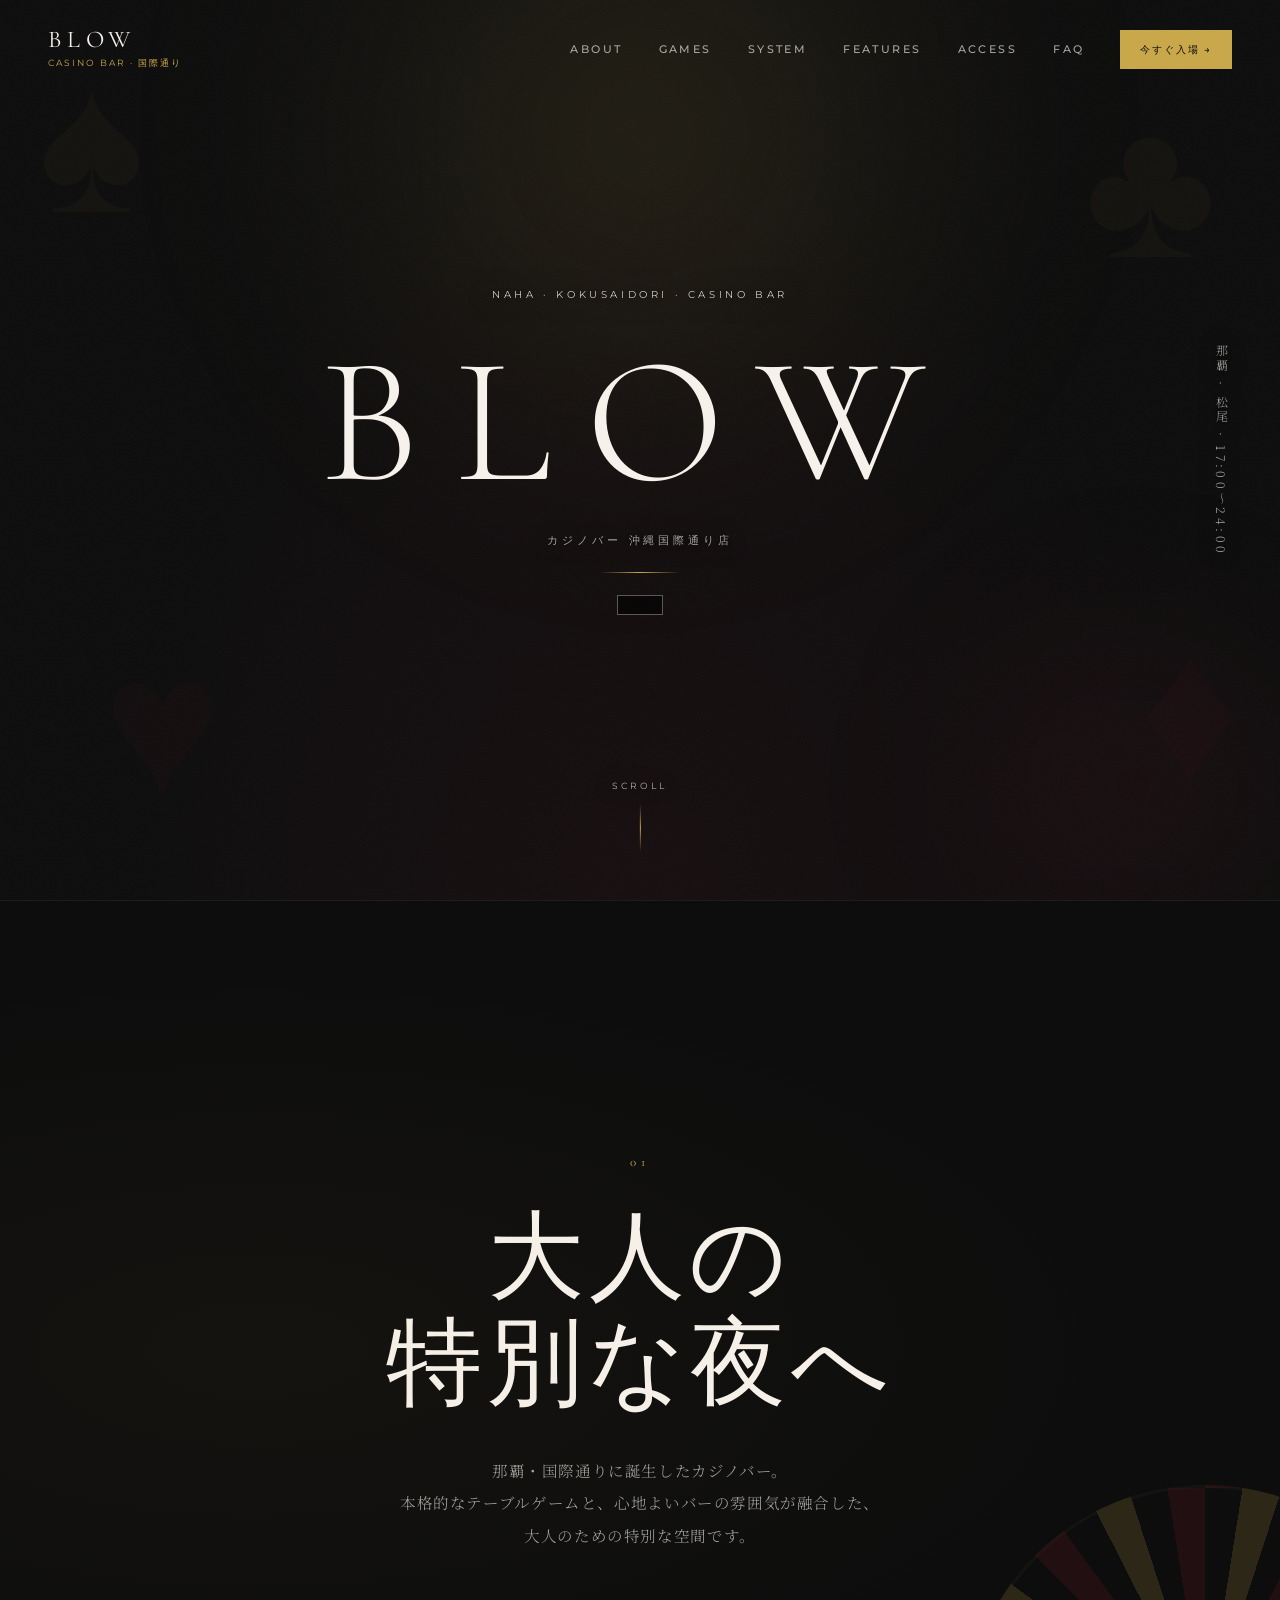
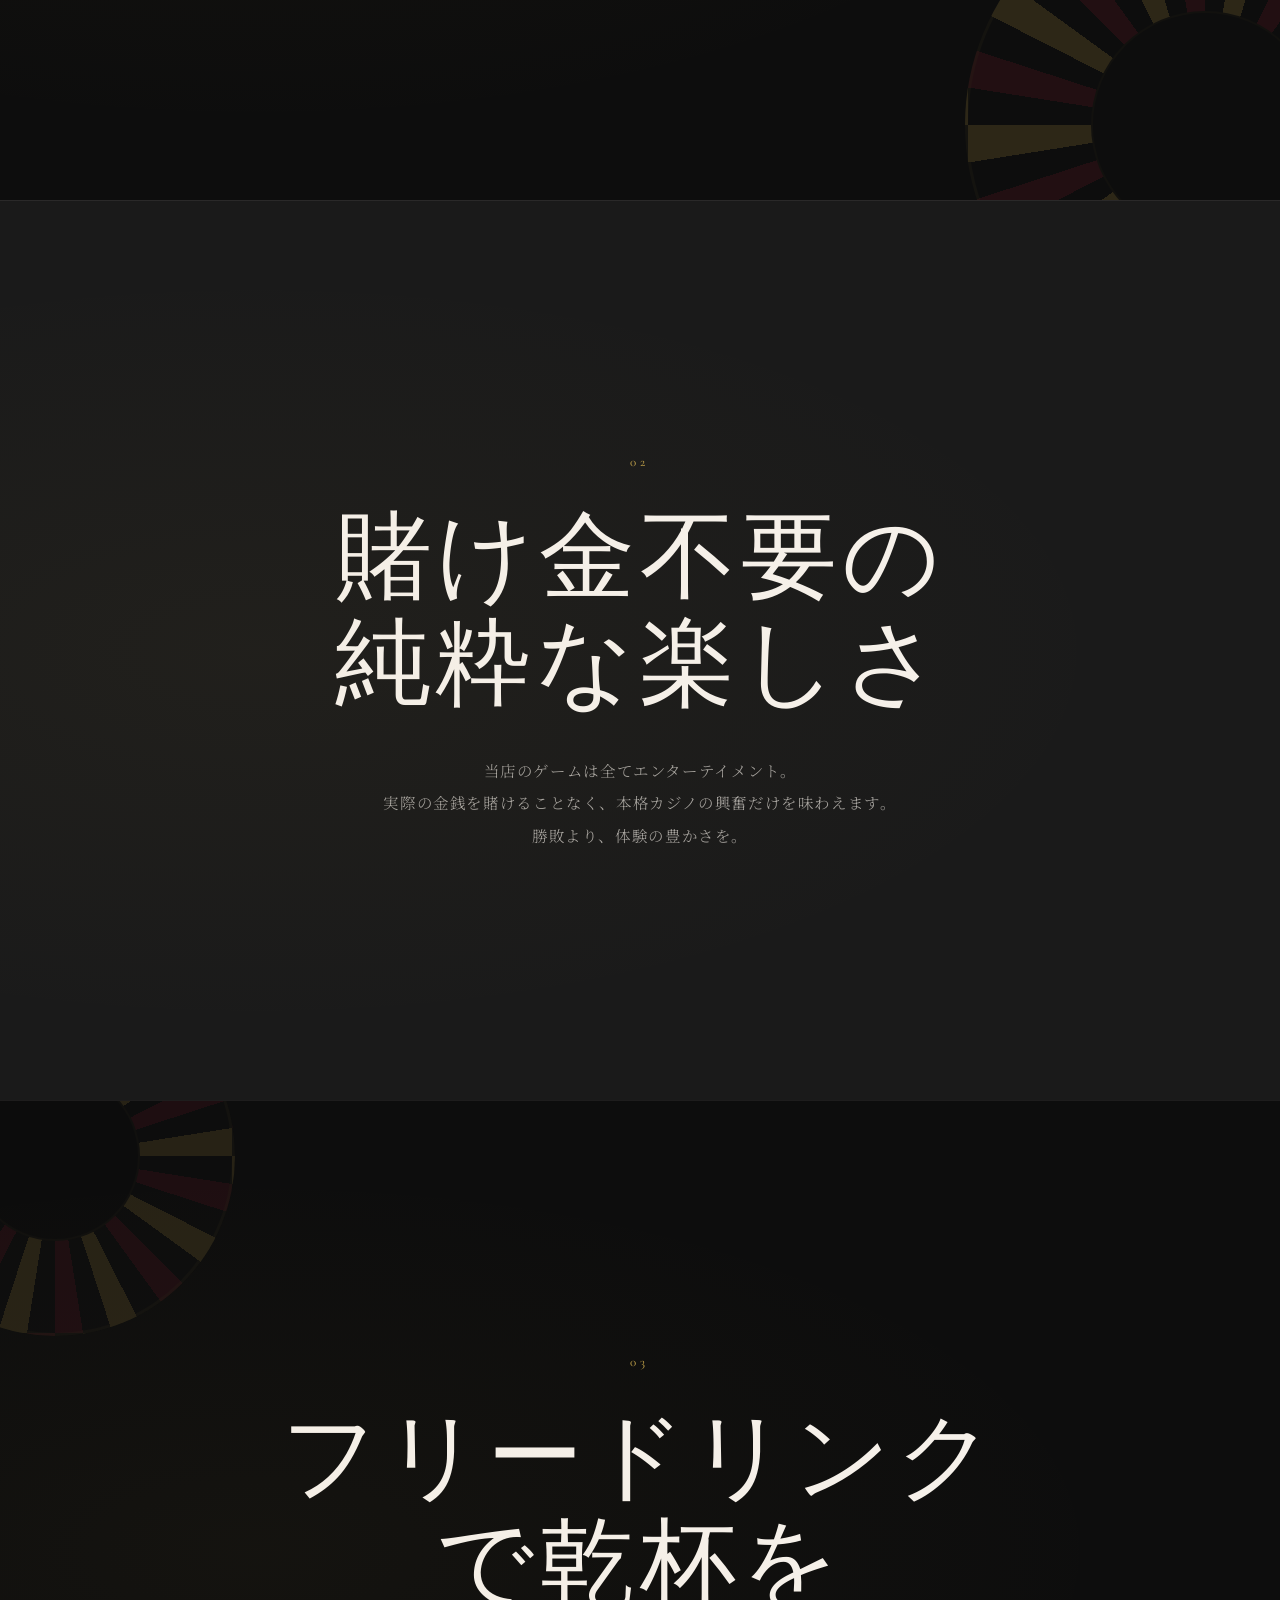
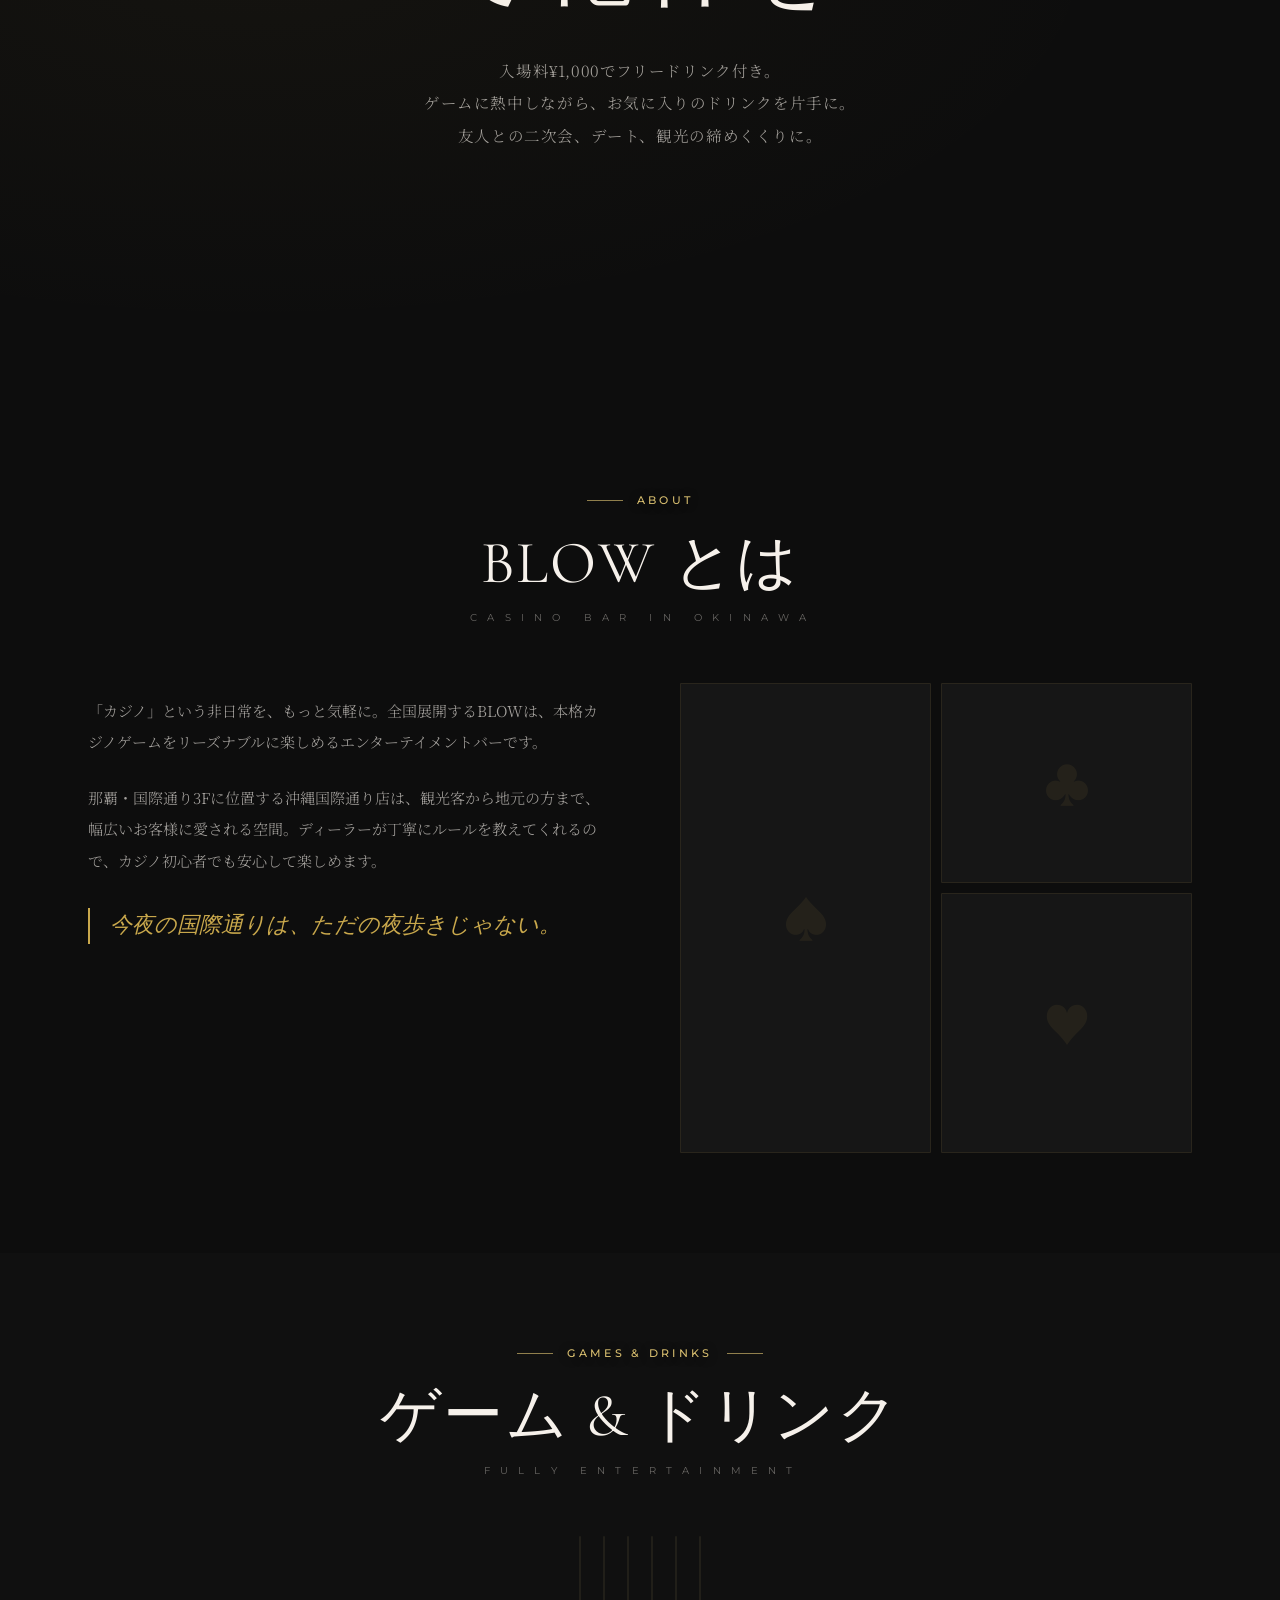
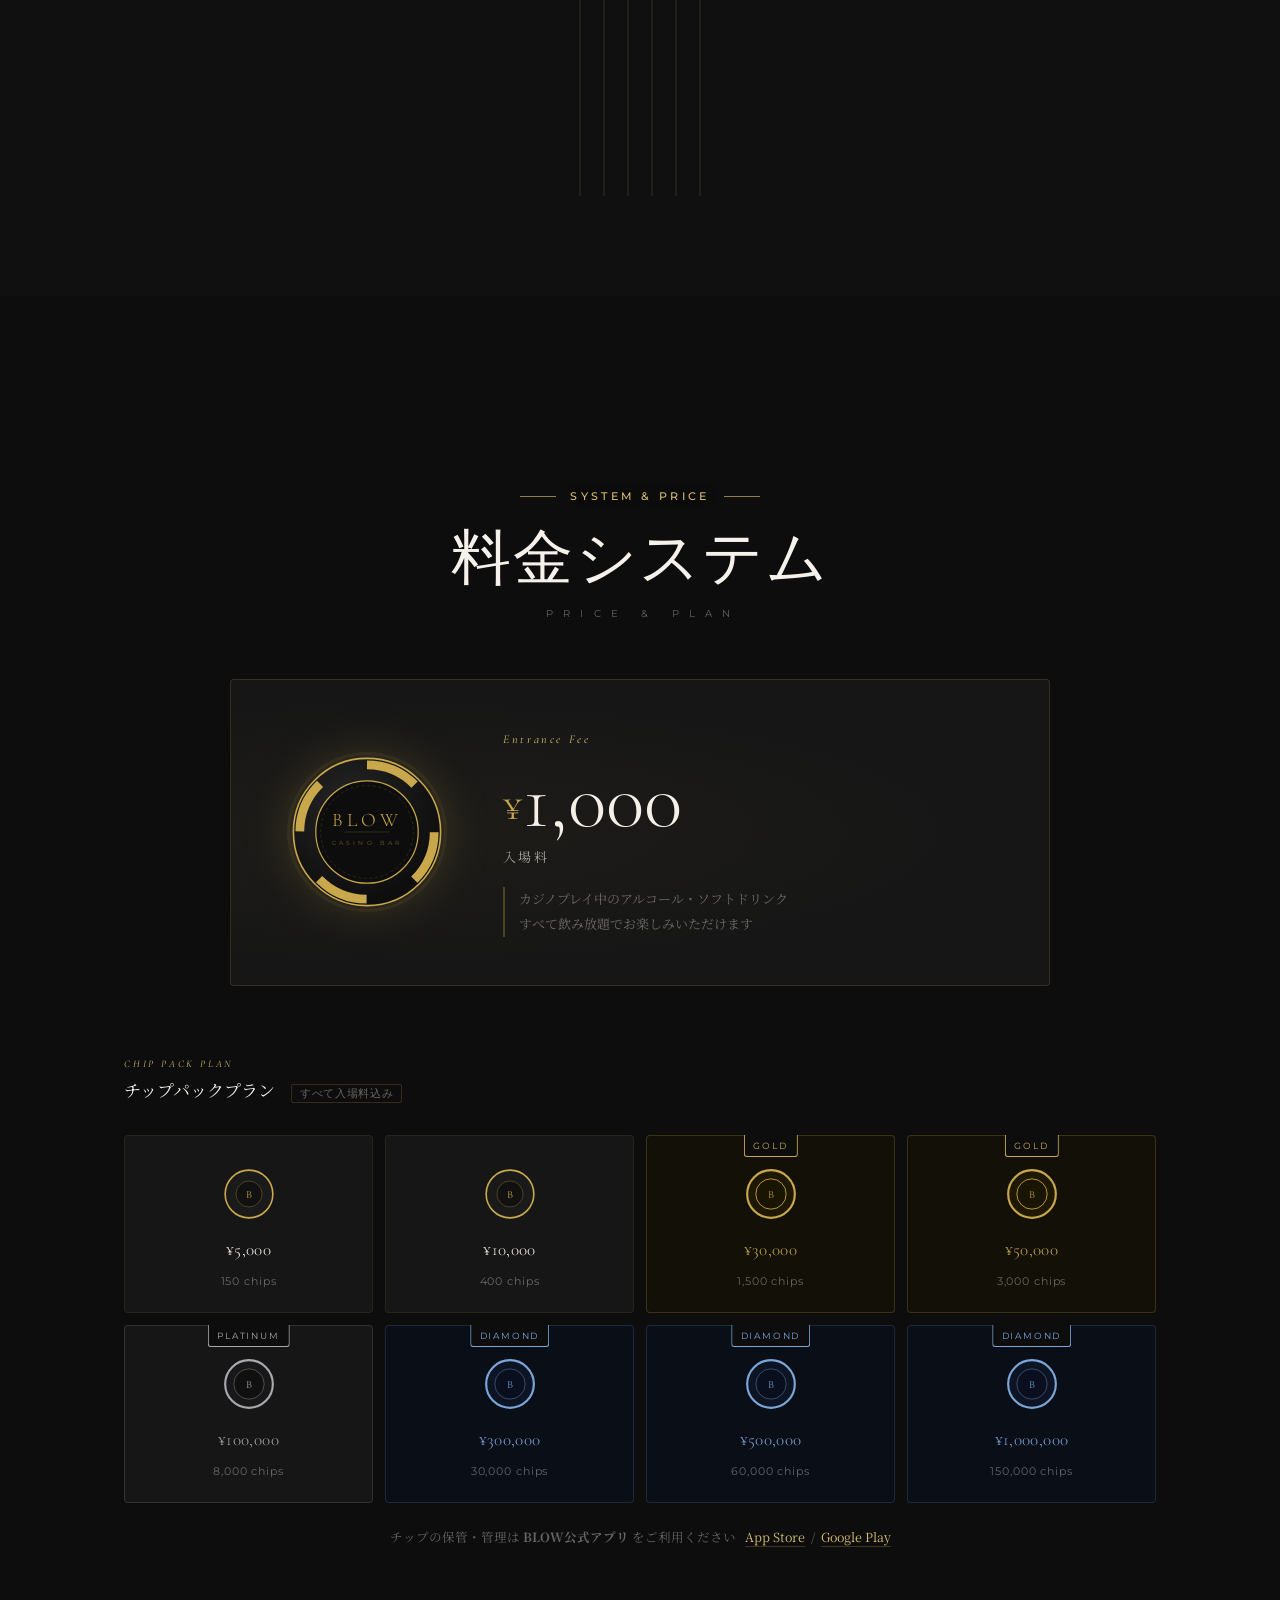
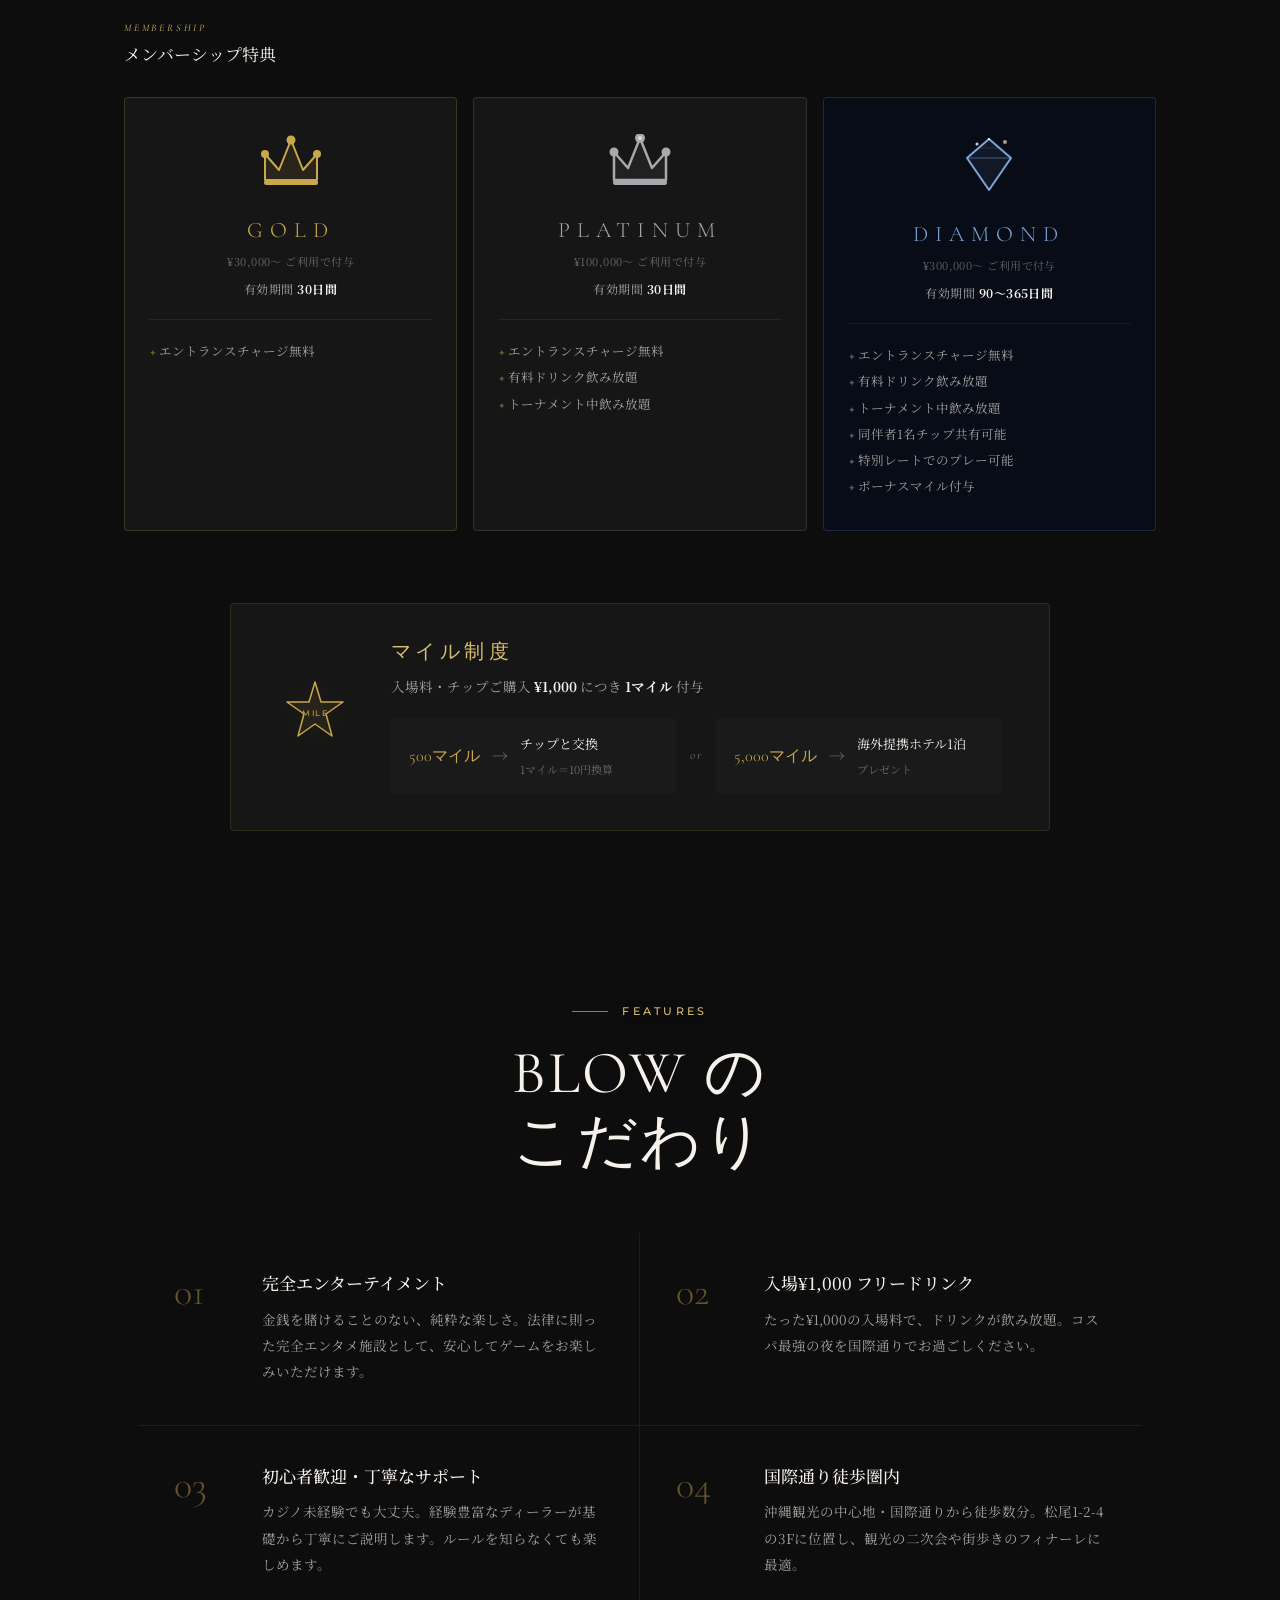
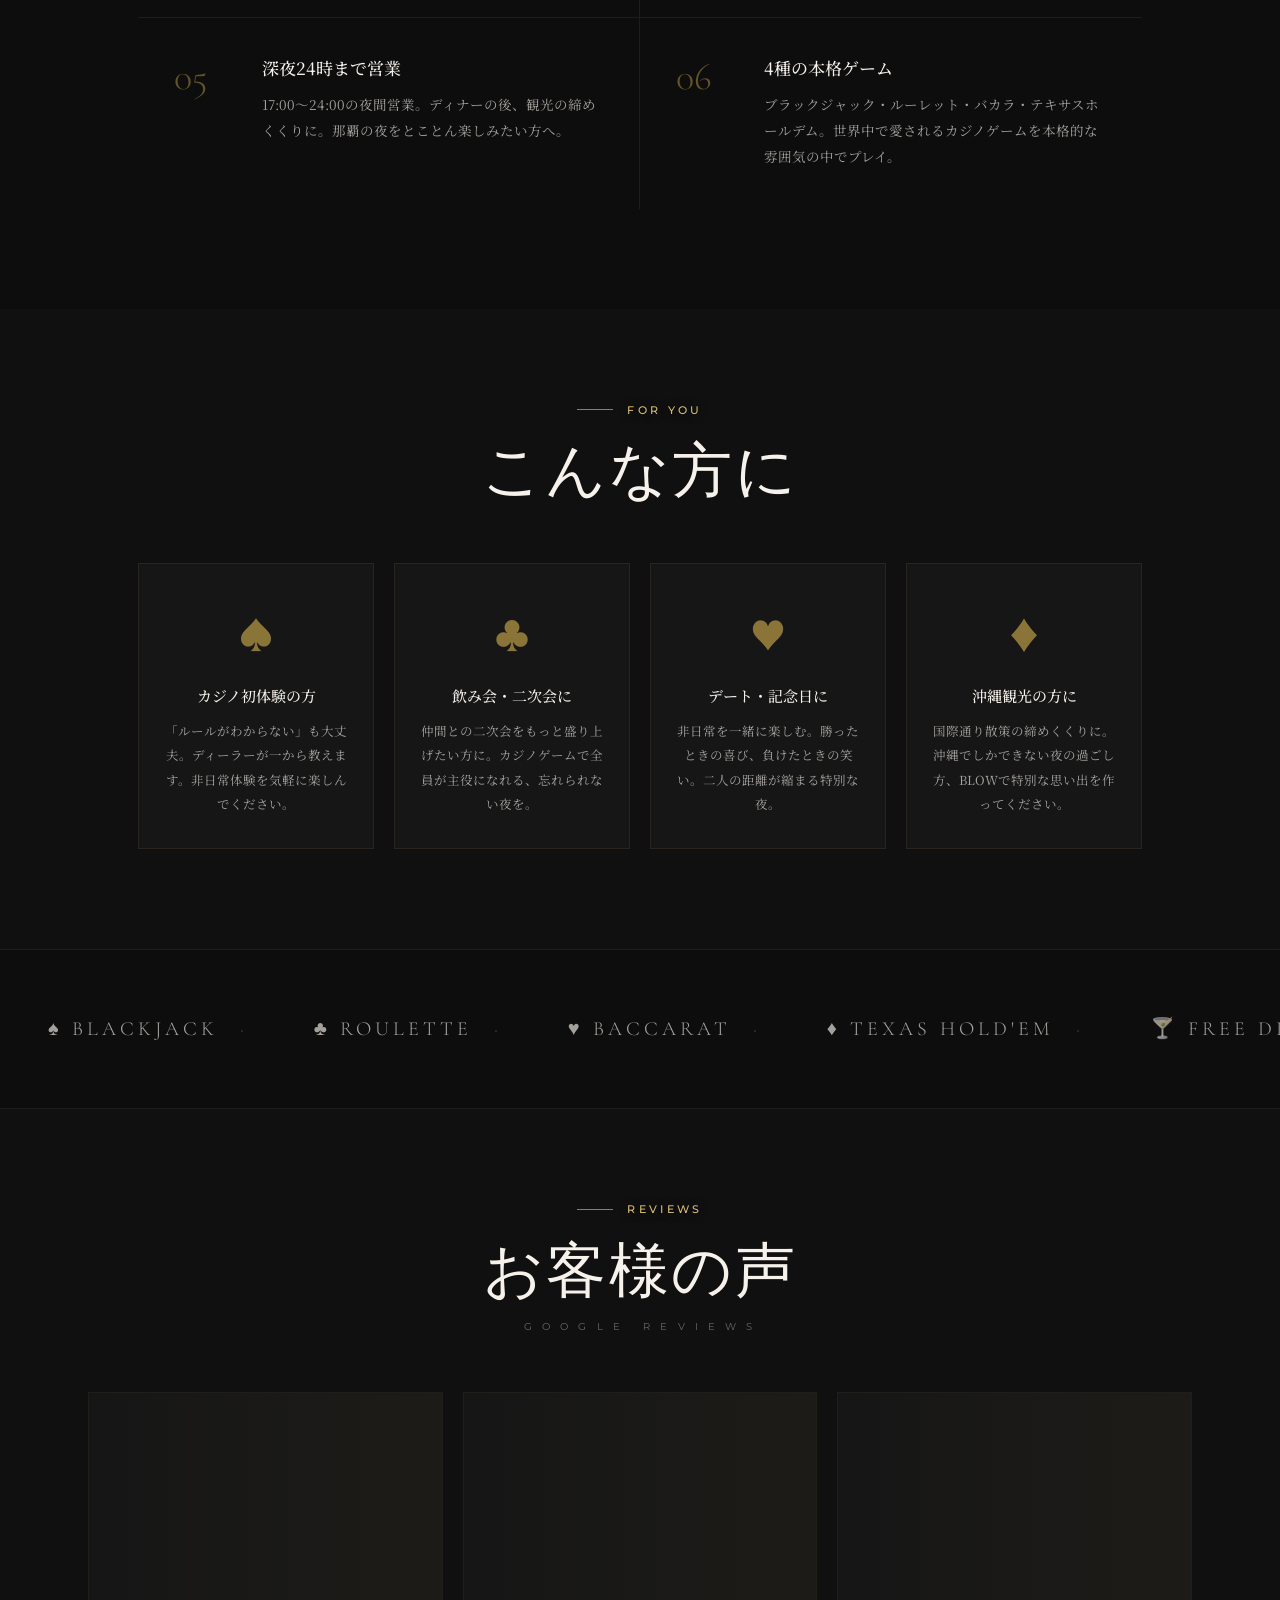
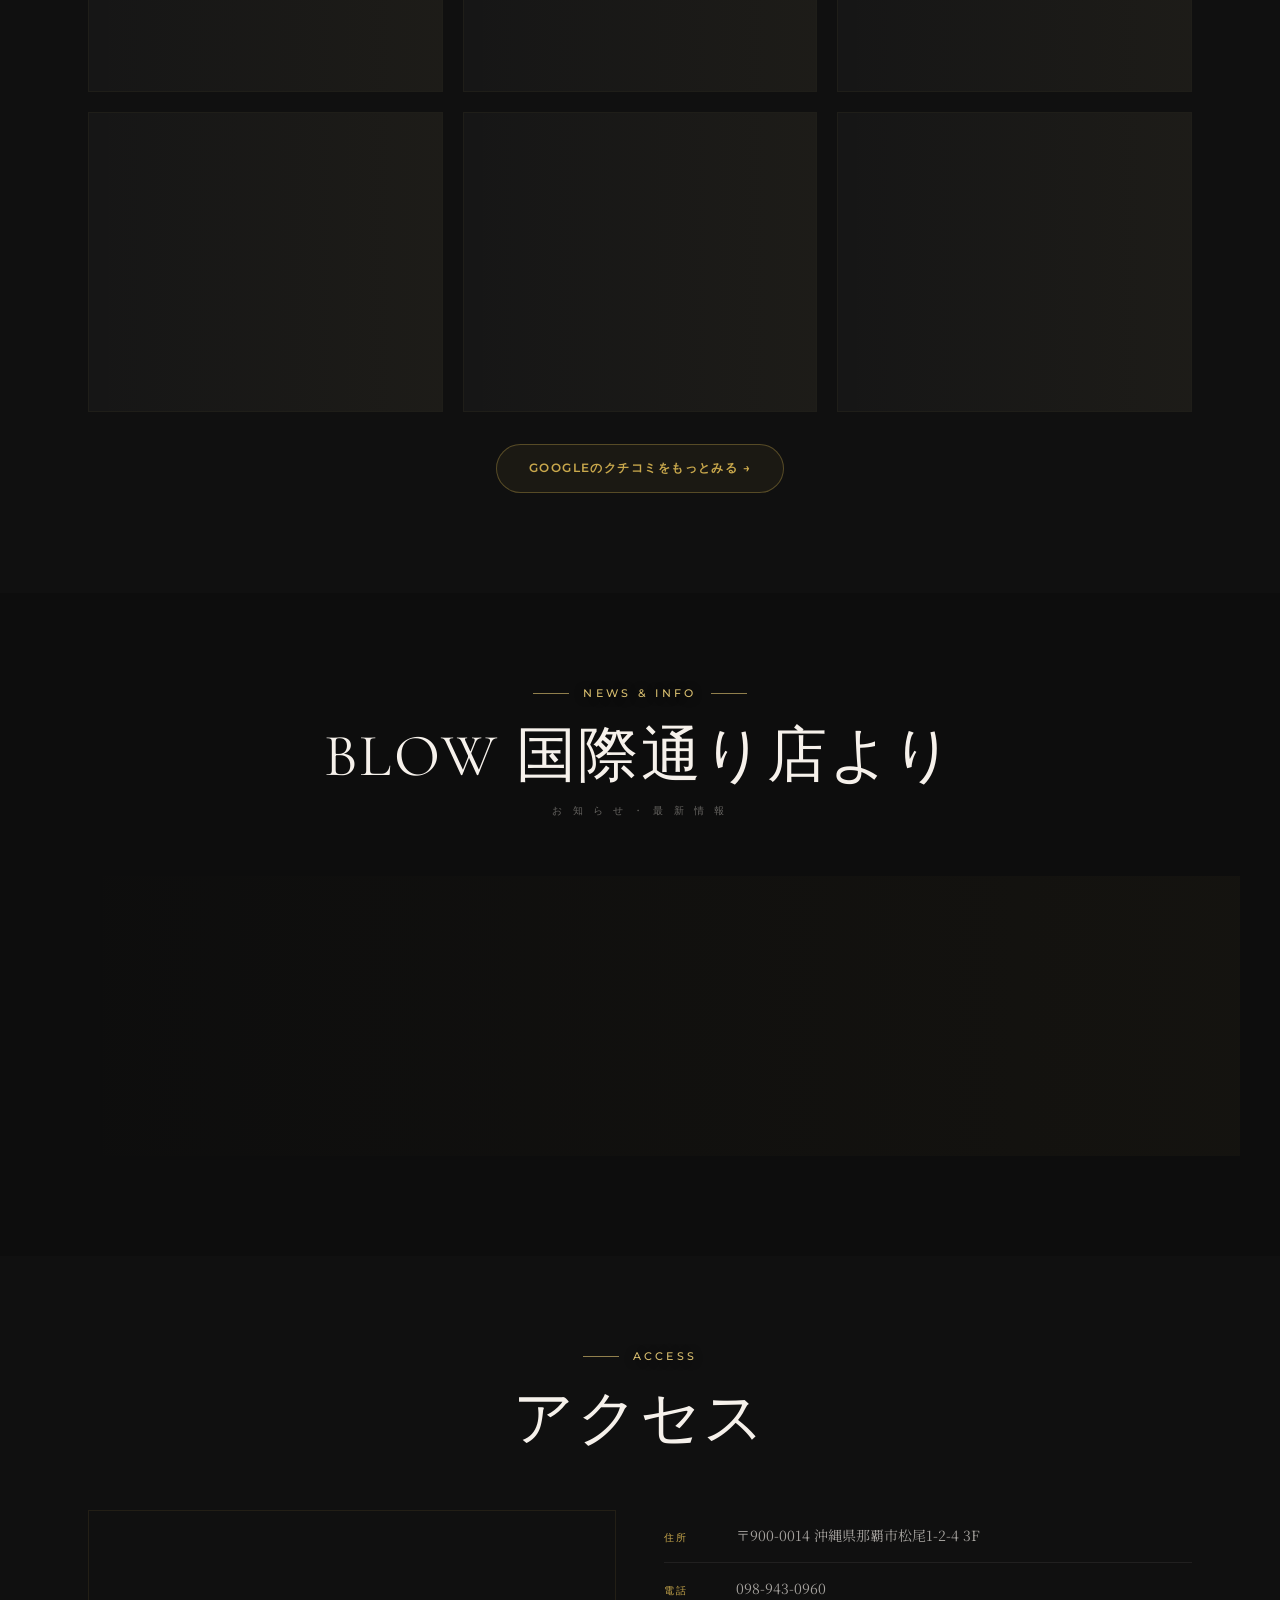
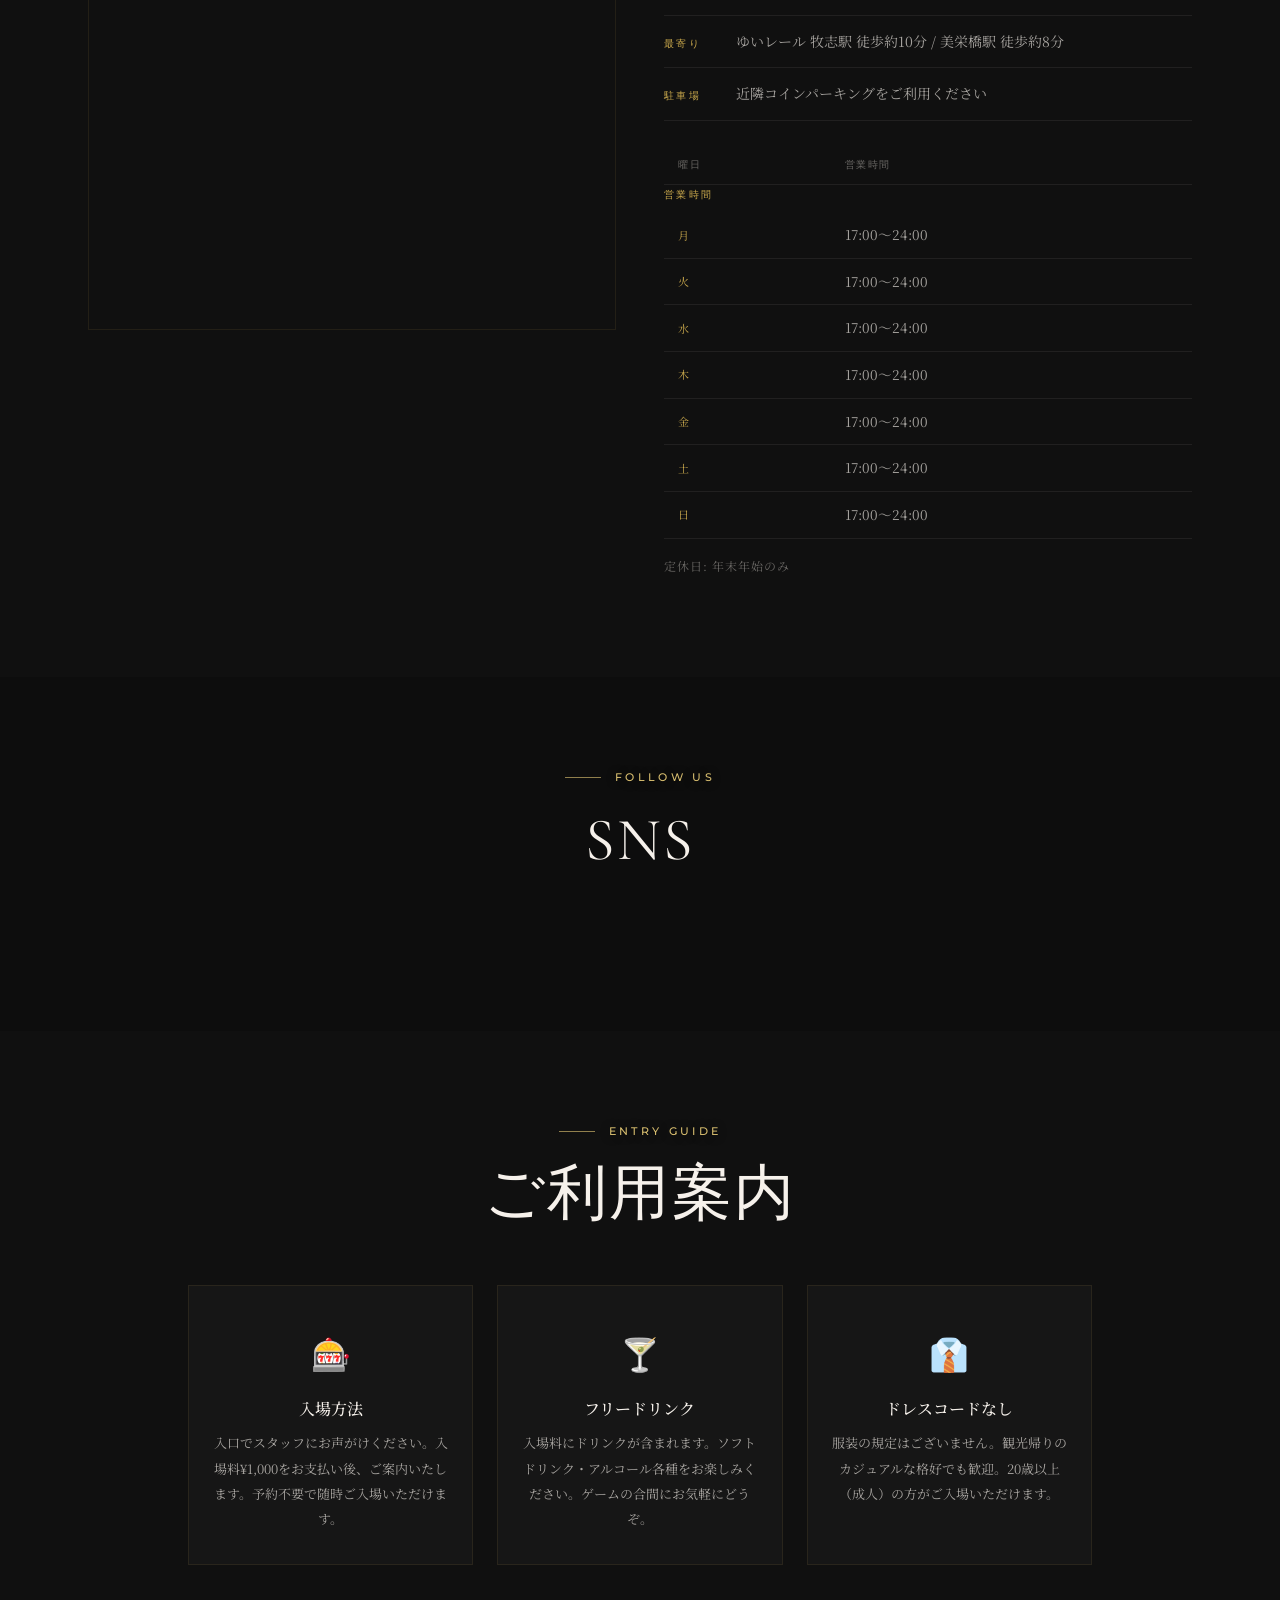
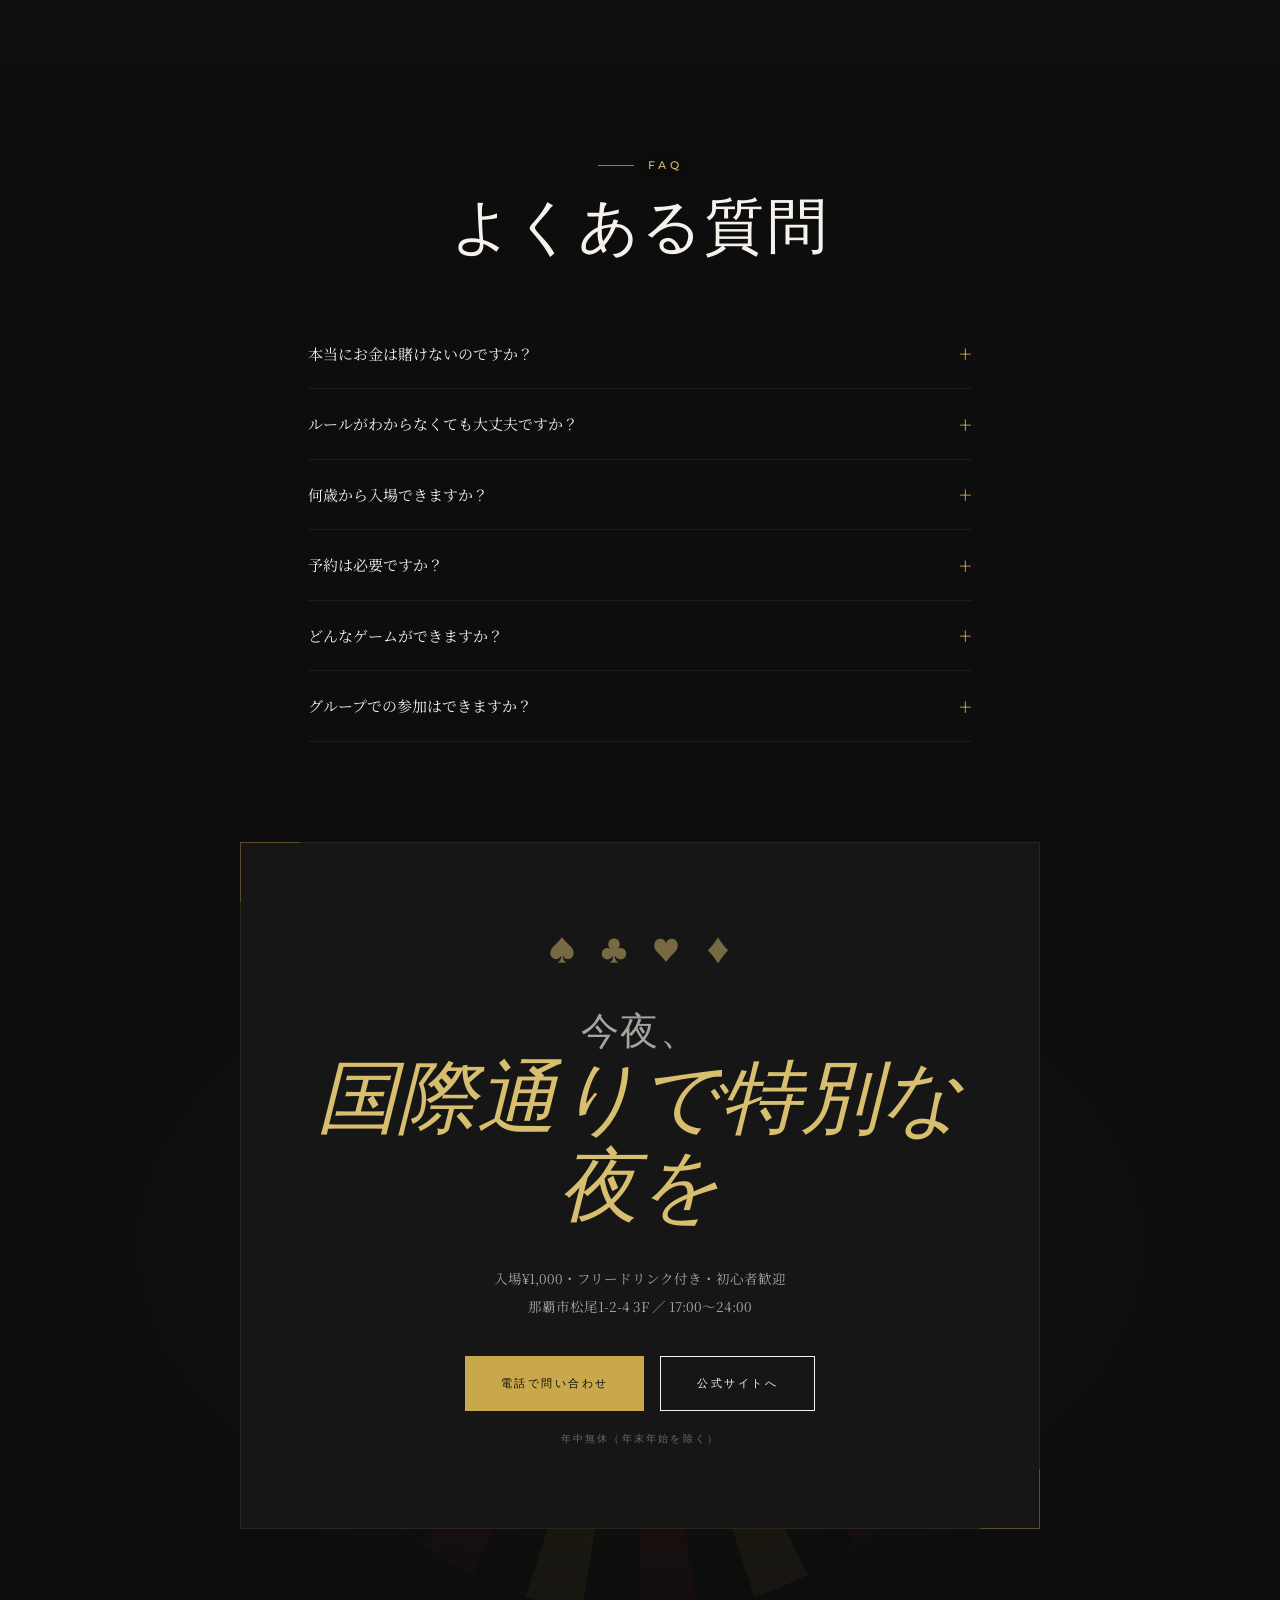
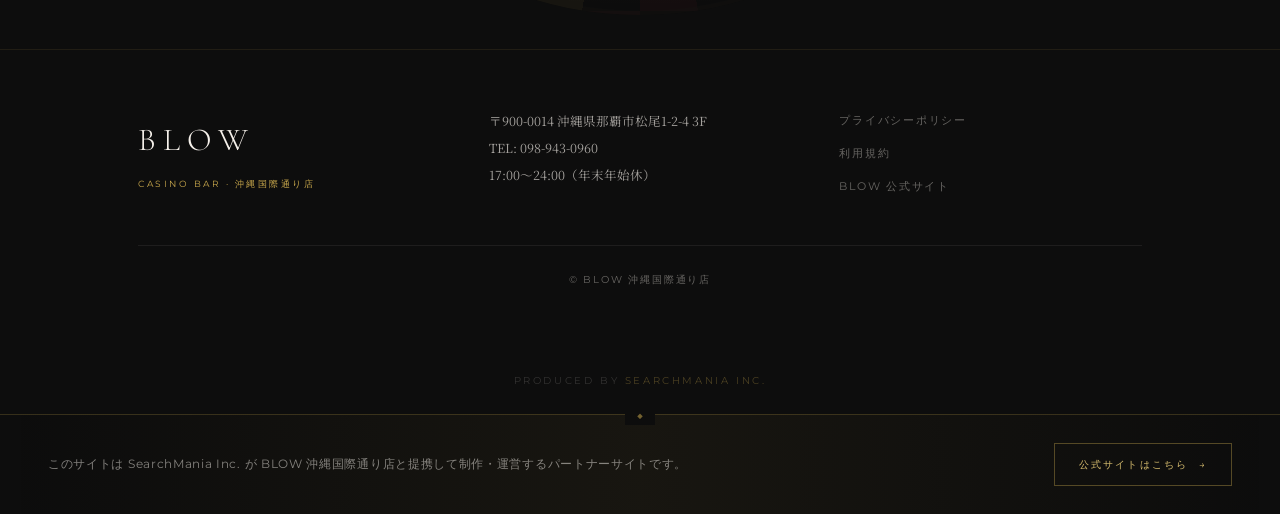
==== commit 373a3917: "Fix concept panel line break: remove unnatural br in free drink copy" ====
--- a/index.html
+++ b/index.html
@@ -156,7 +156,7 @@
     <div class="roulette-deco" aria-hidden="true"></div>
     <div class="concept-inner reveal">
       <span class="c-num">03</span>
-      <h2 class="c-title">フリードリンクで<br>乾杯を</h2>
+      <h2 class="c-title">フリードリンクで乾杯を</h2>
       <p class="c-body">入場料¥1,000でフリードリンク付き。<br>ゲームに熱中しながら、お気に入りのドリンクを片手に。<br>友人との二次会、デート、観光の締めくくりに。</p>
     </div>
   </div>
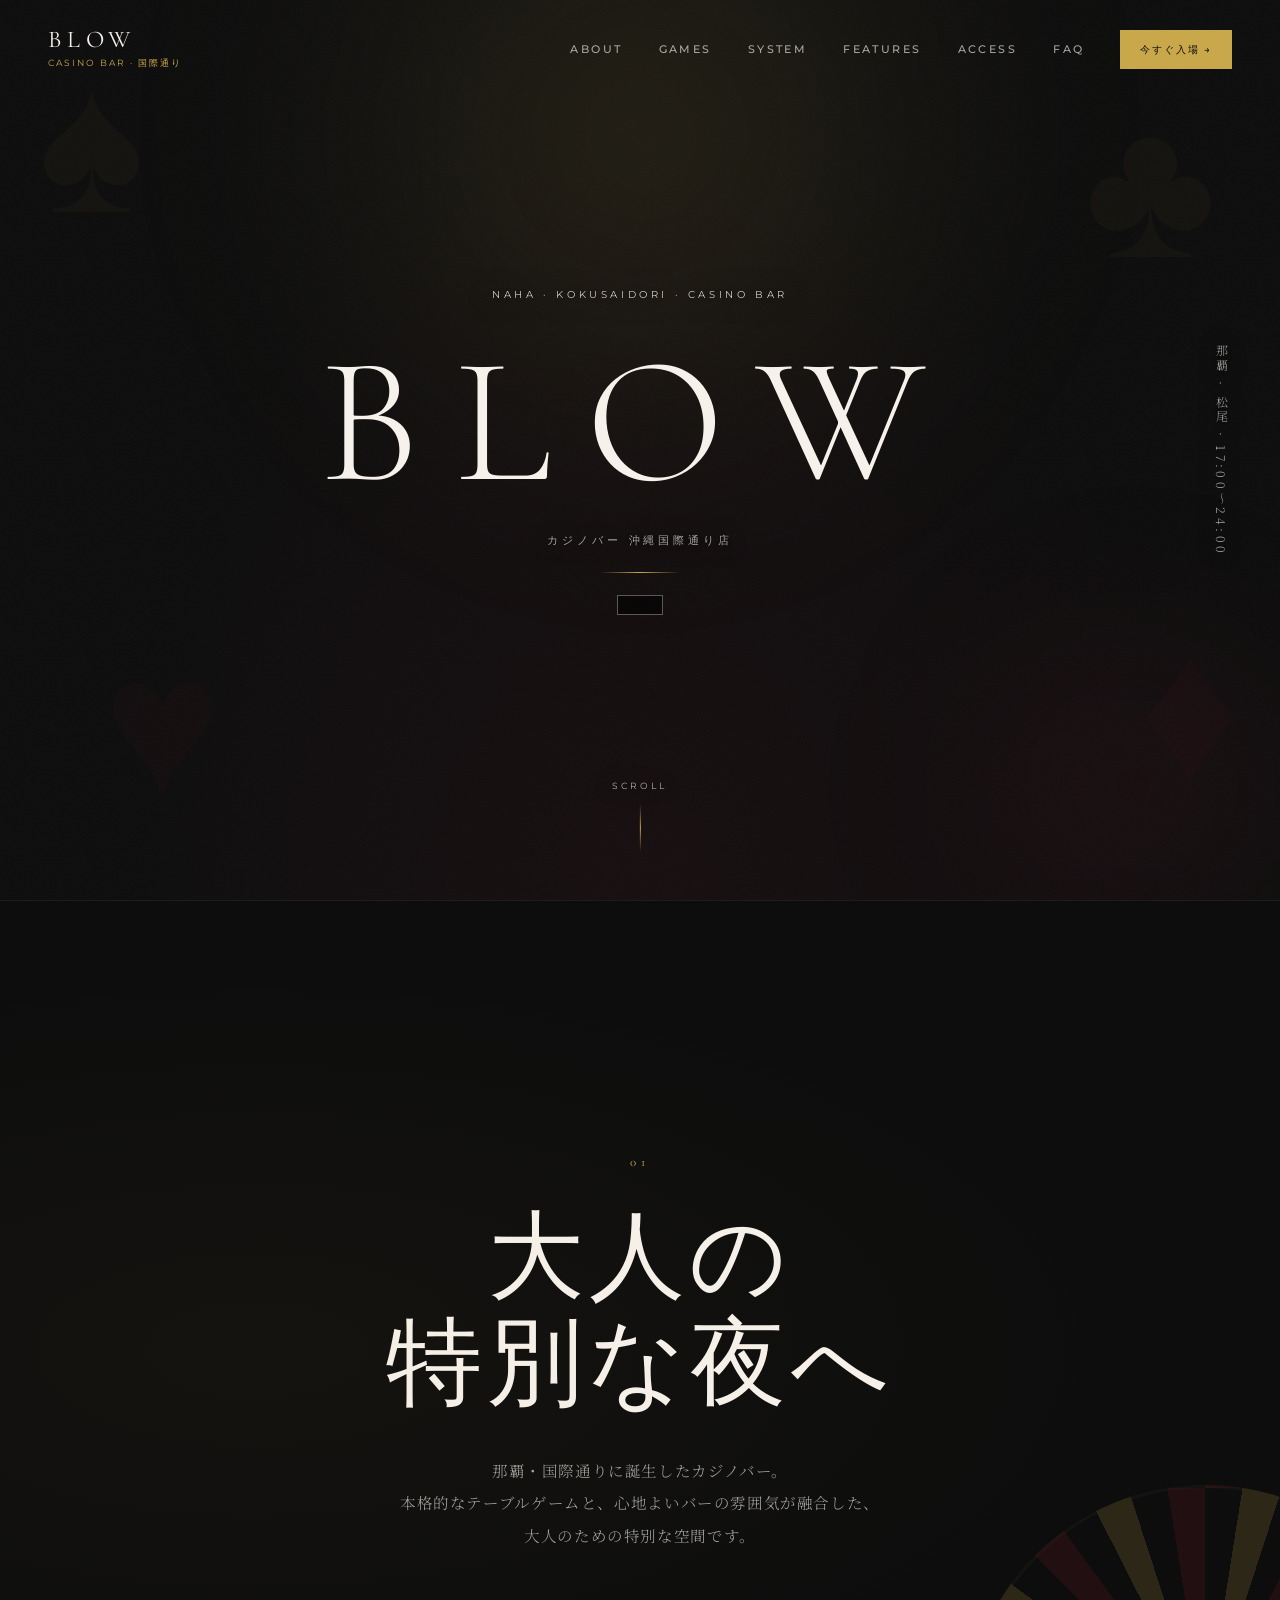
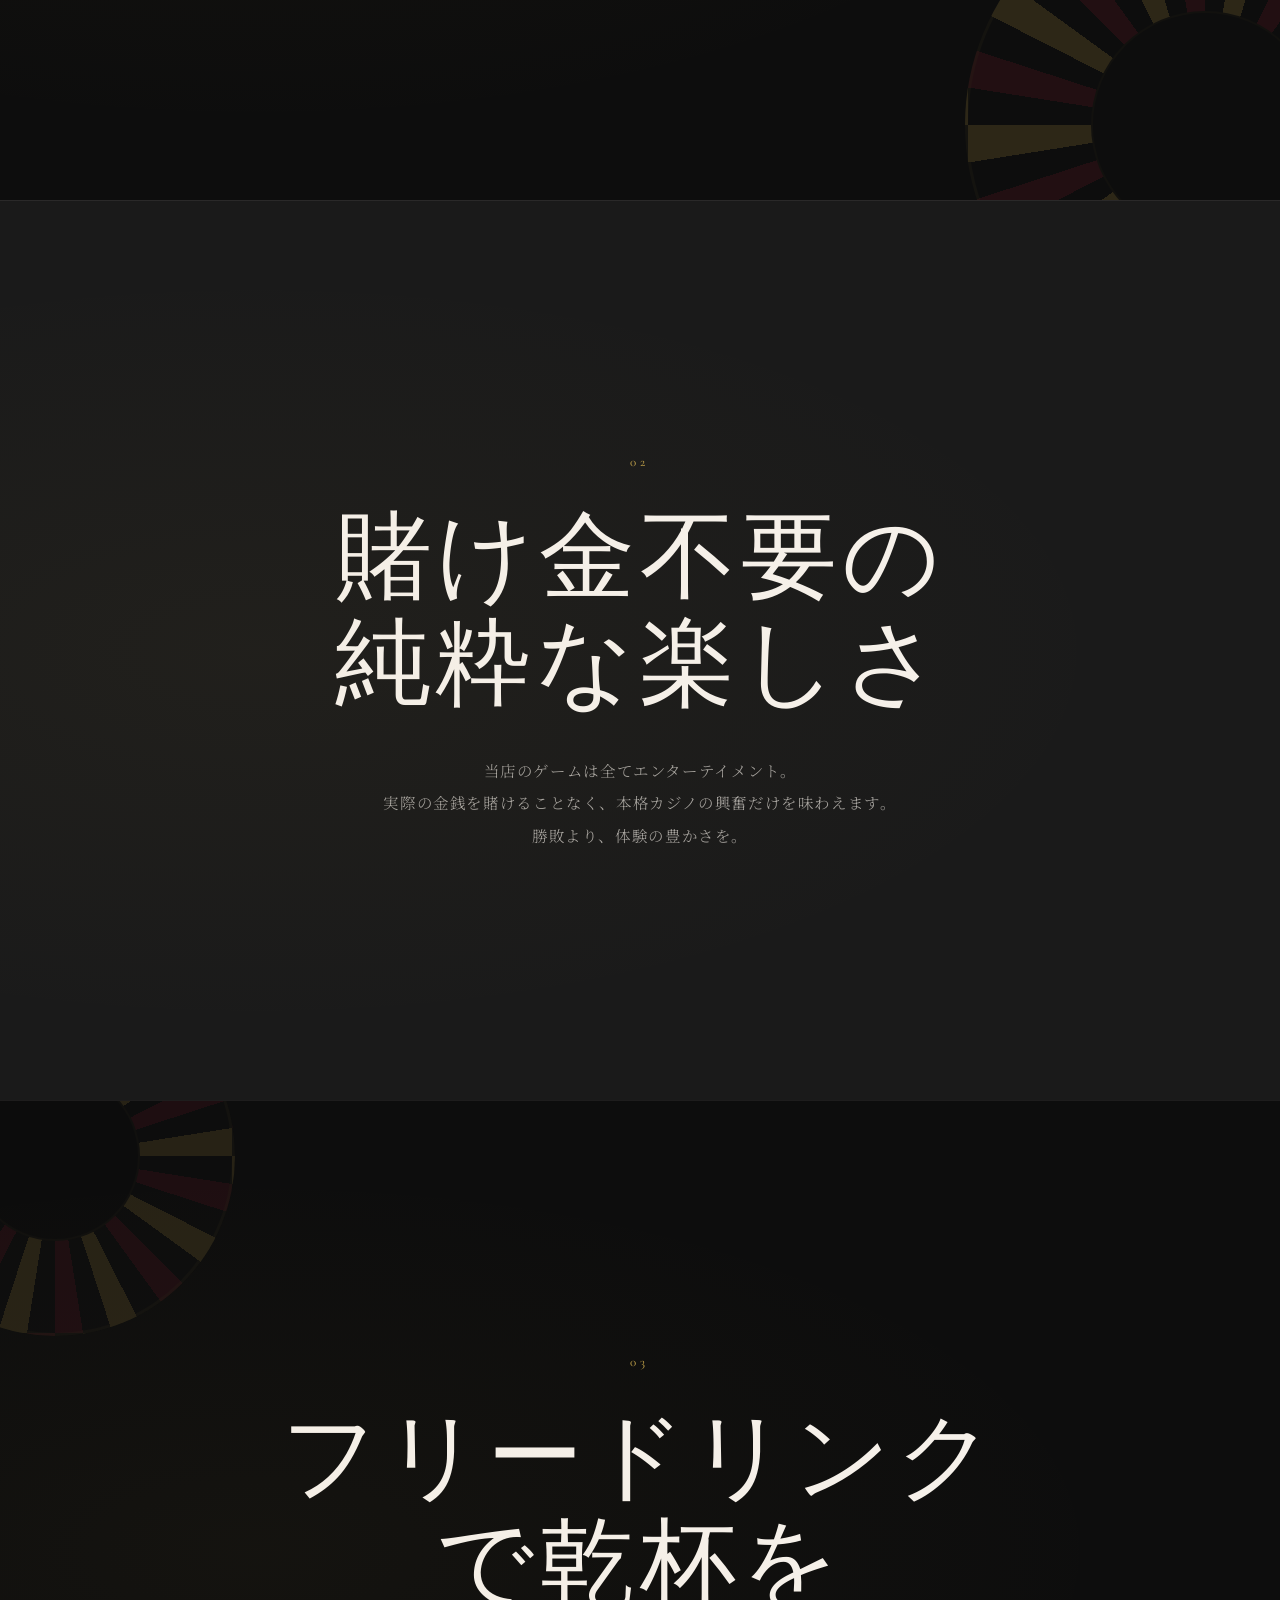
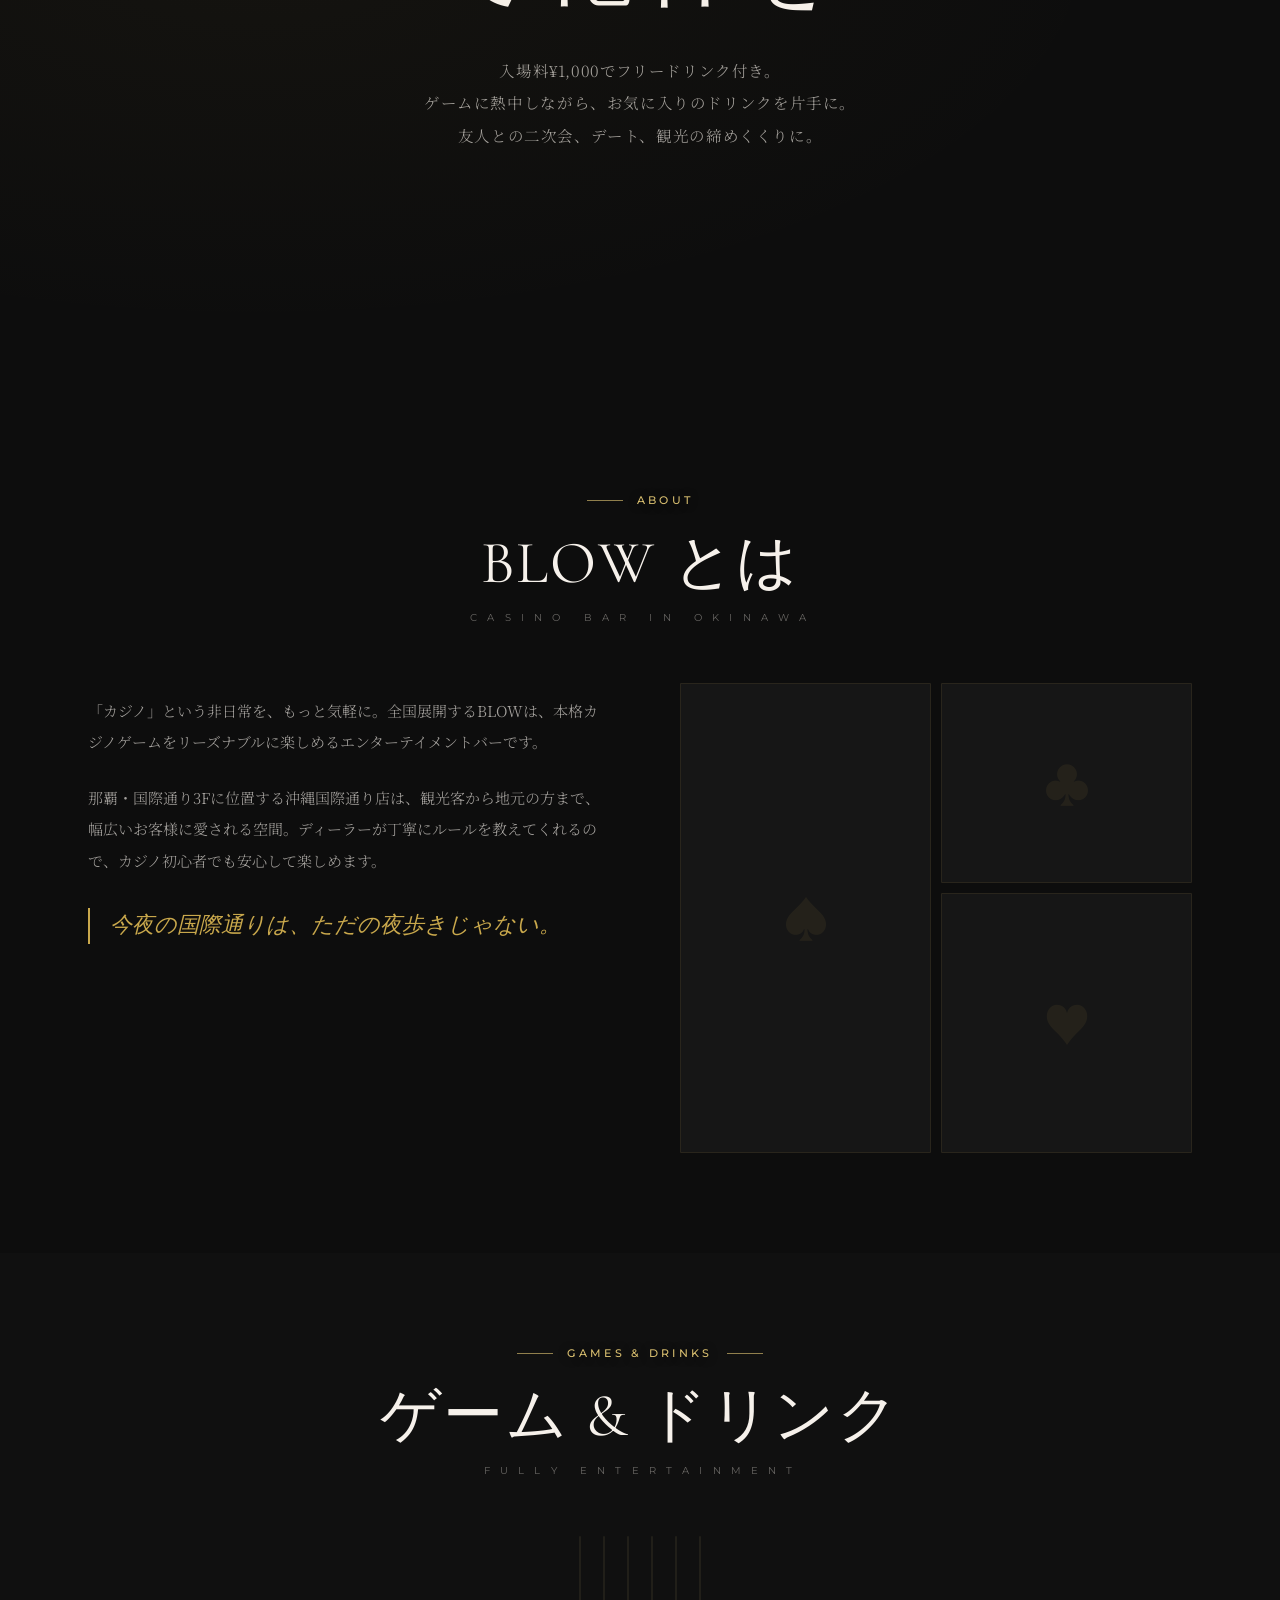
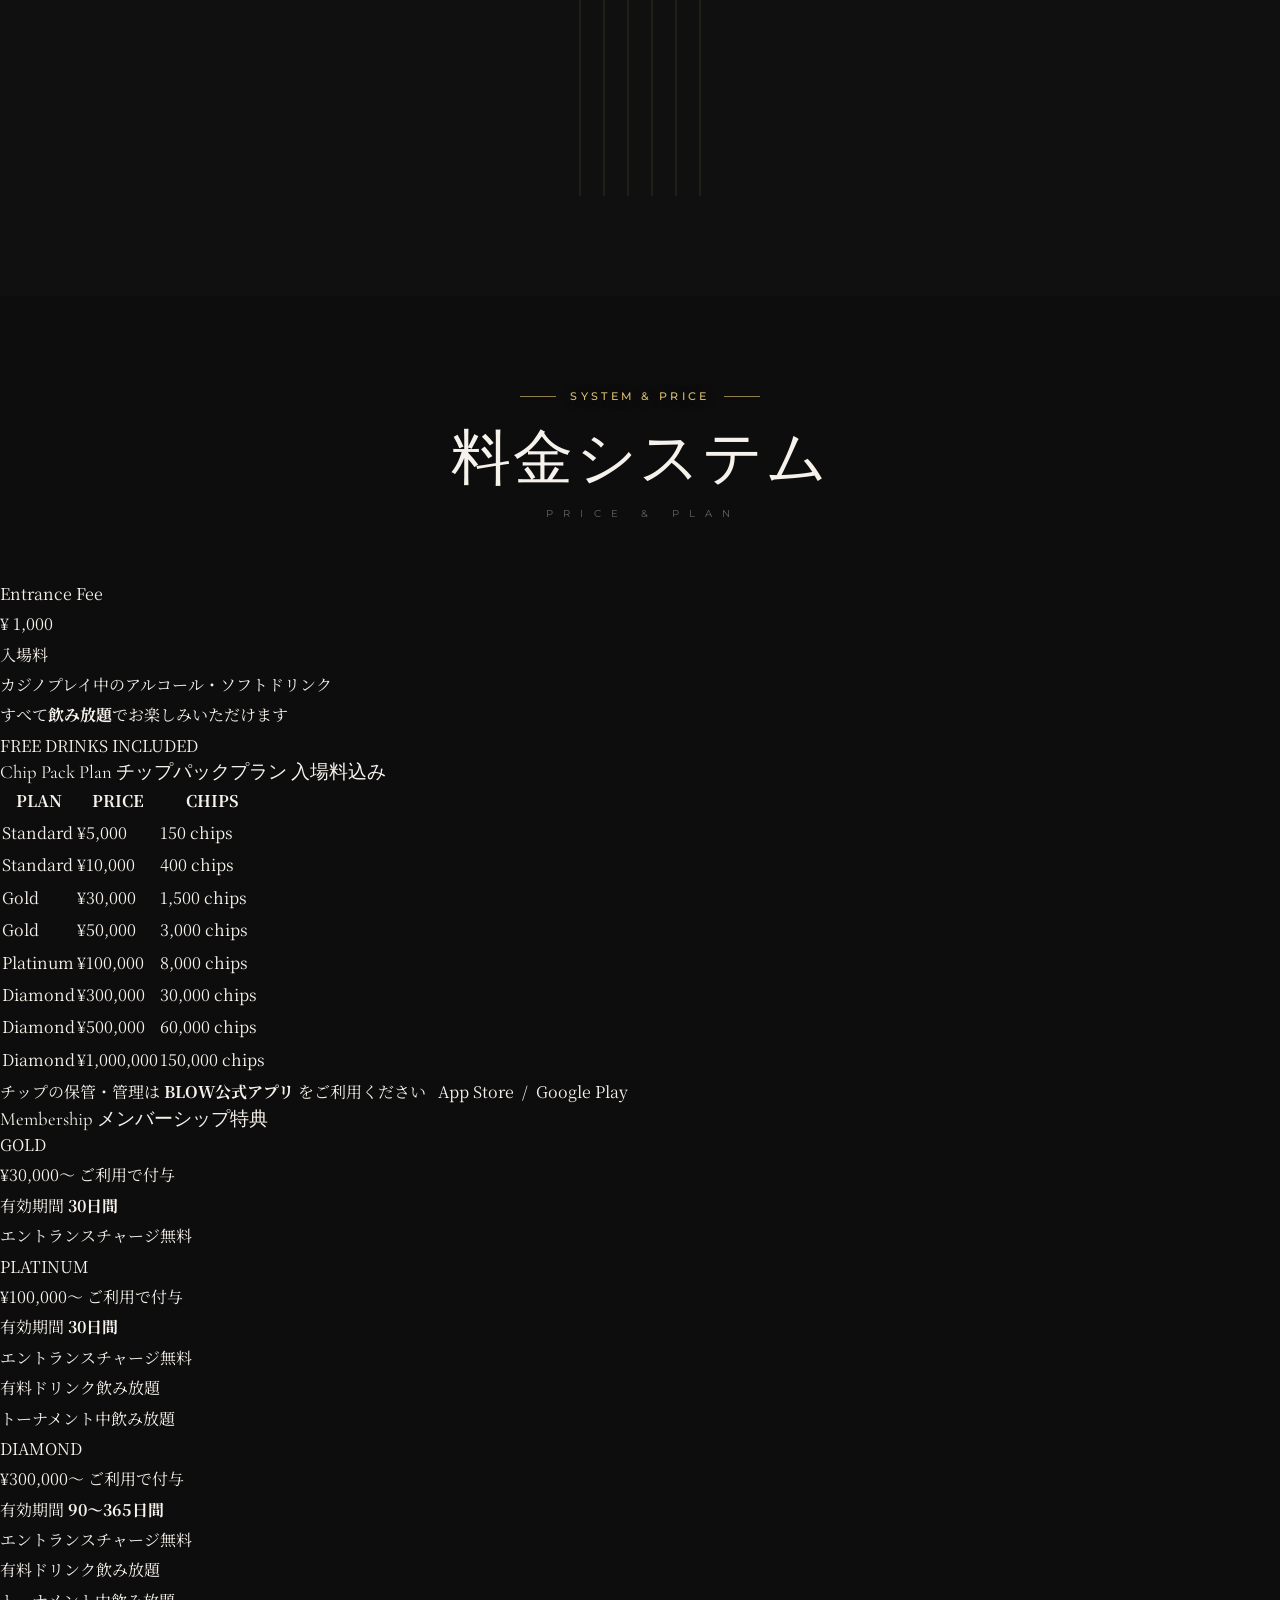
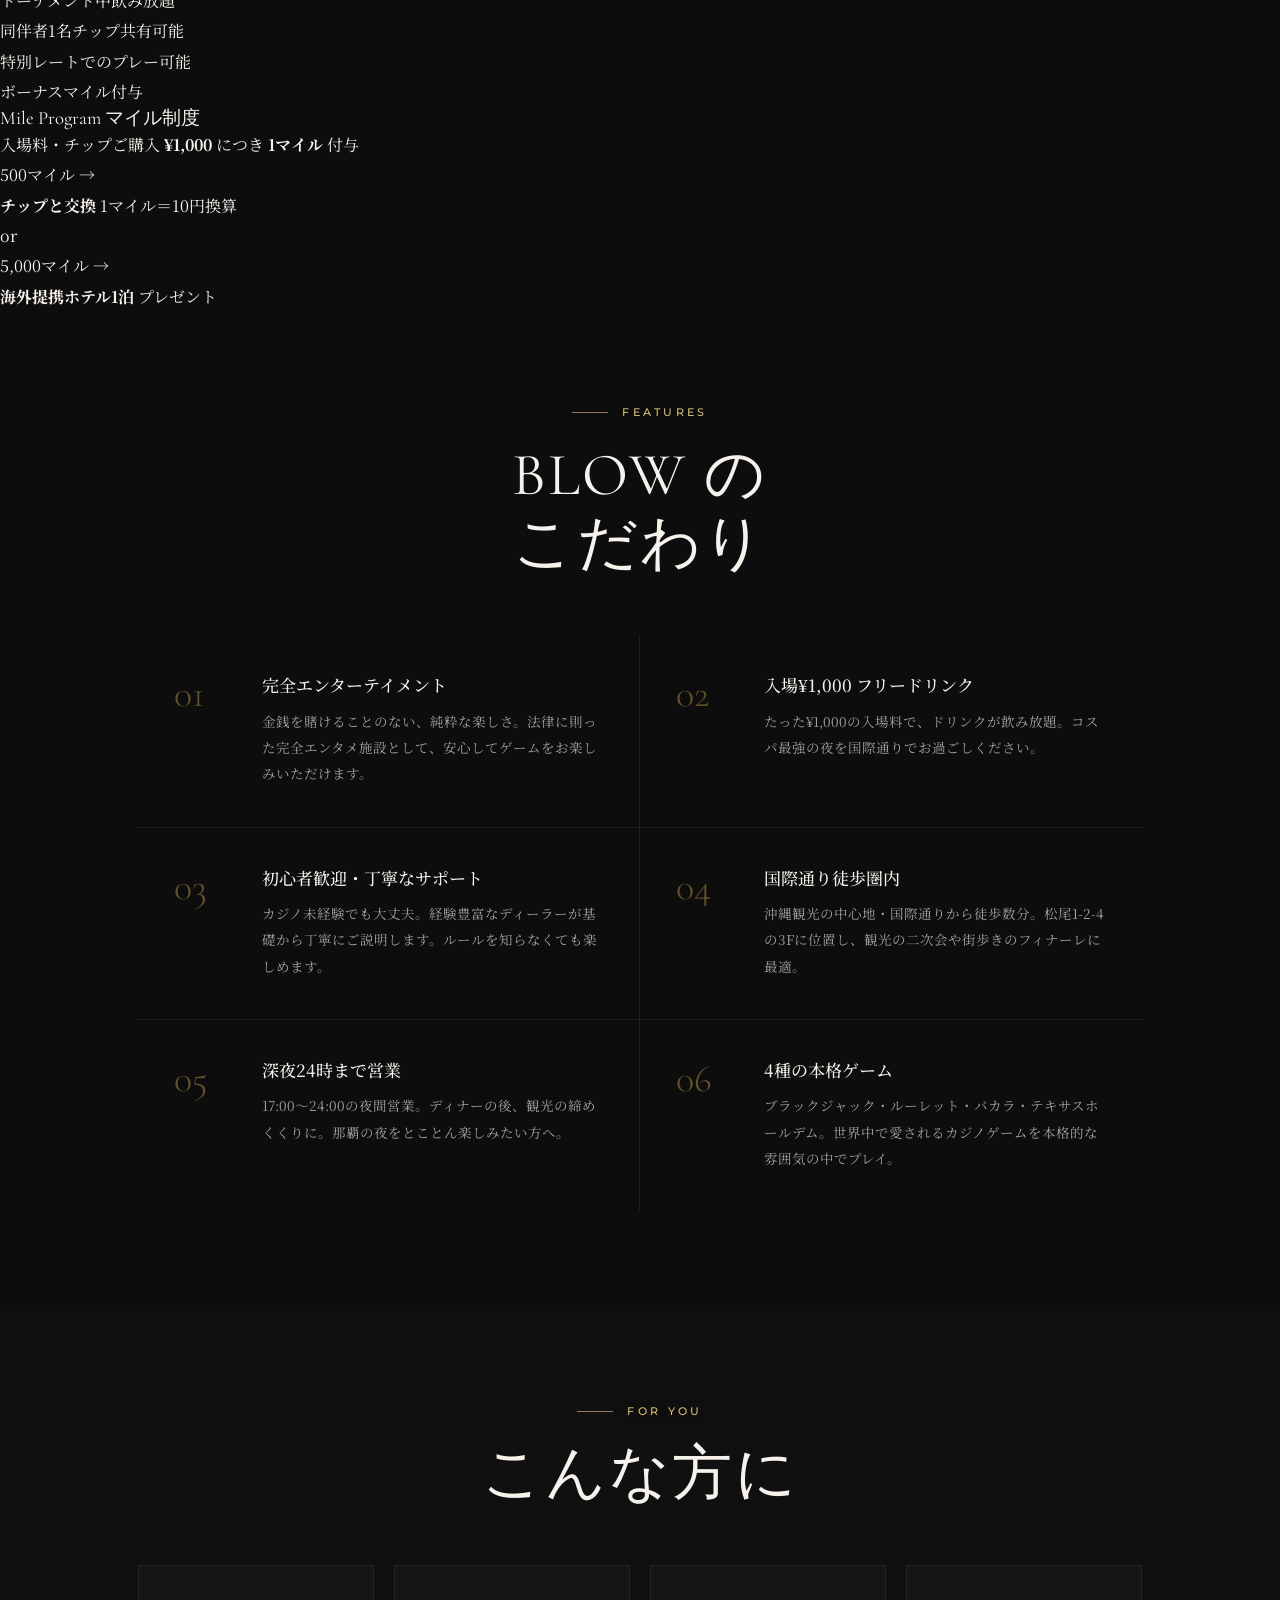
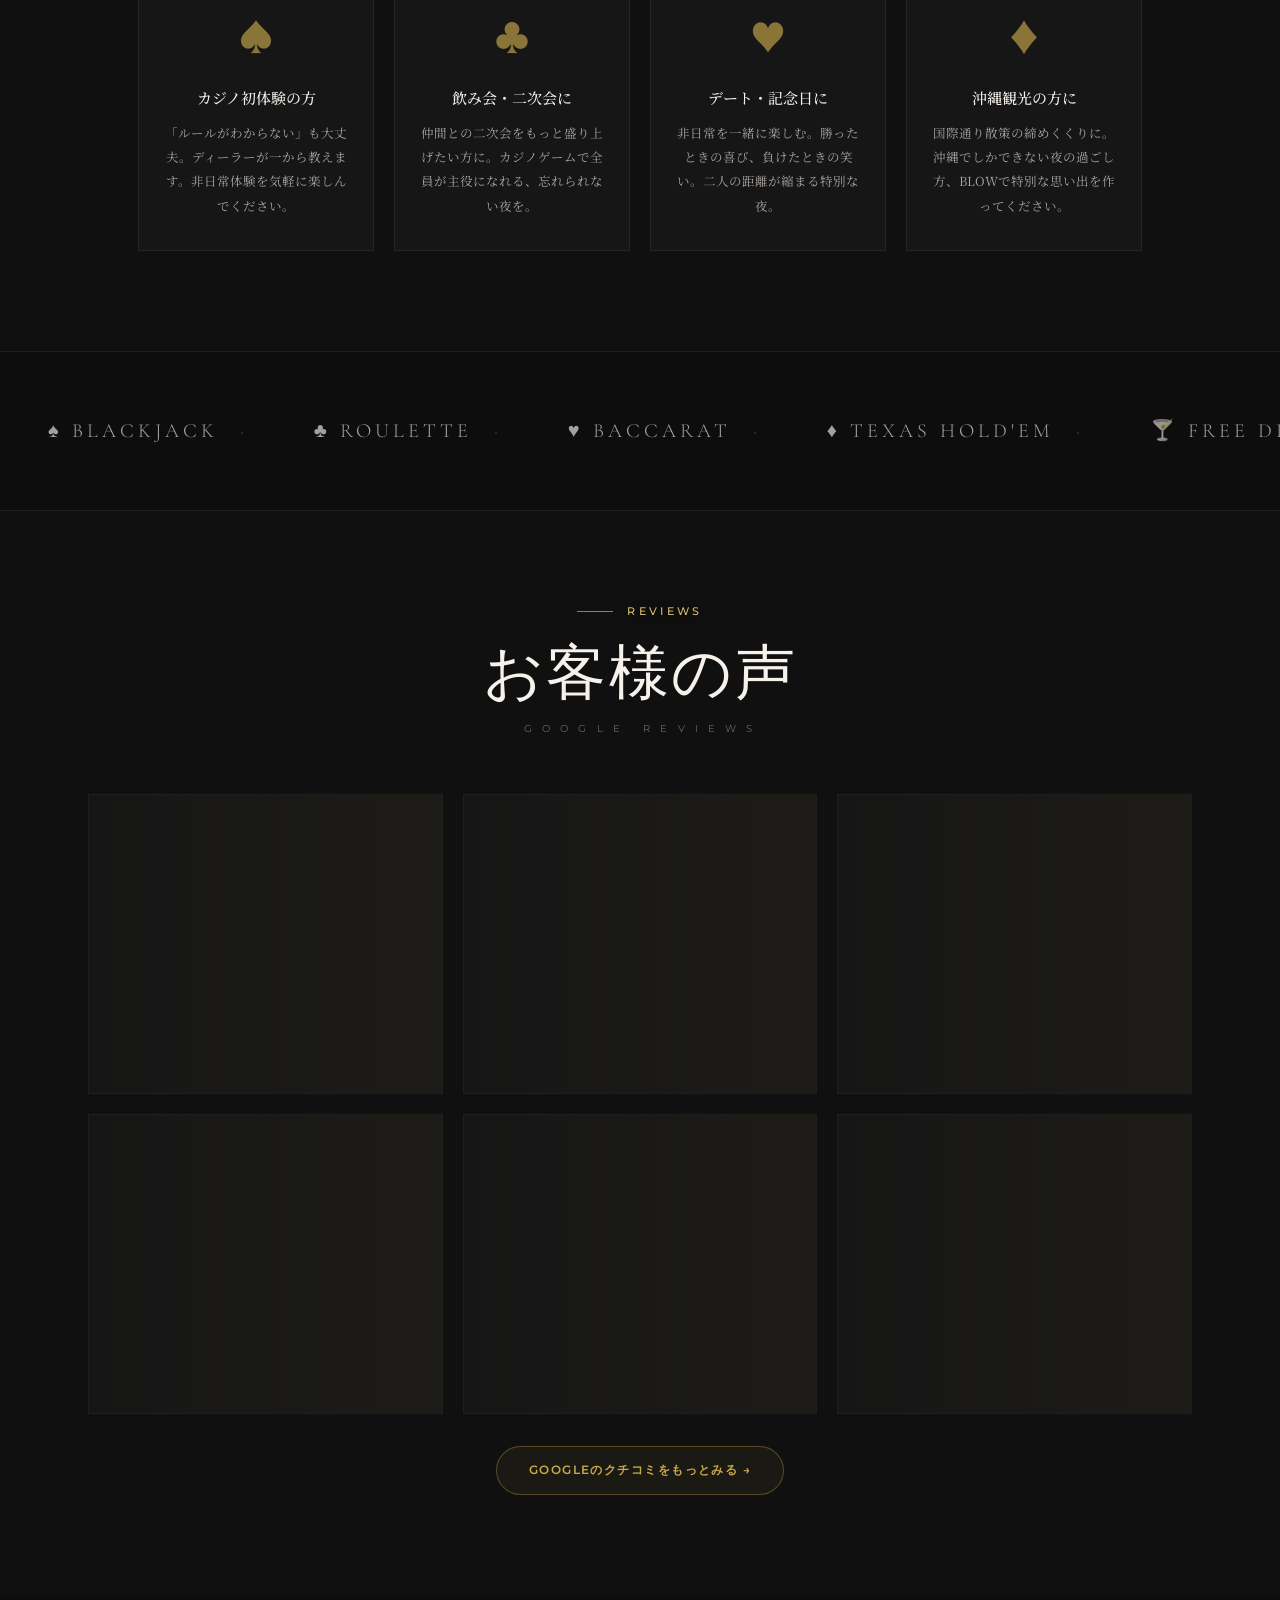
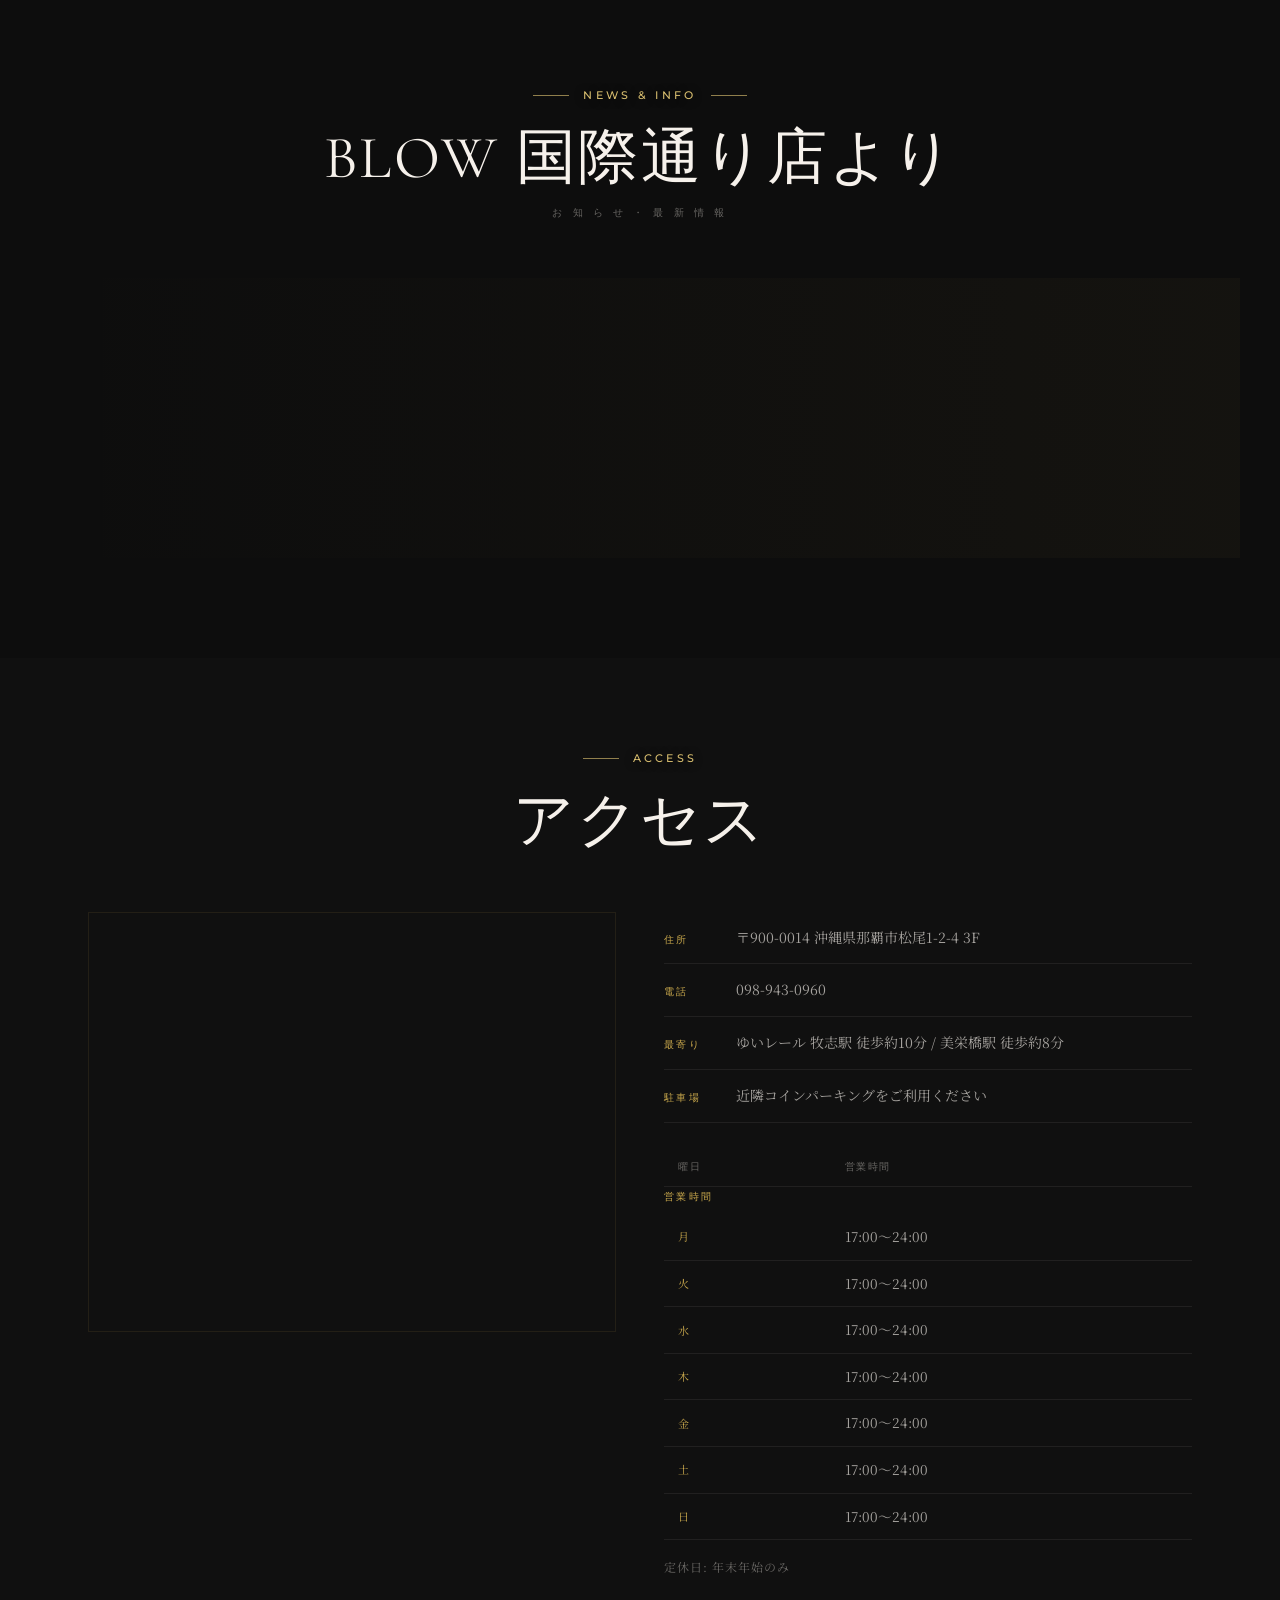
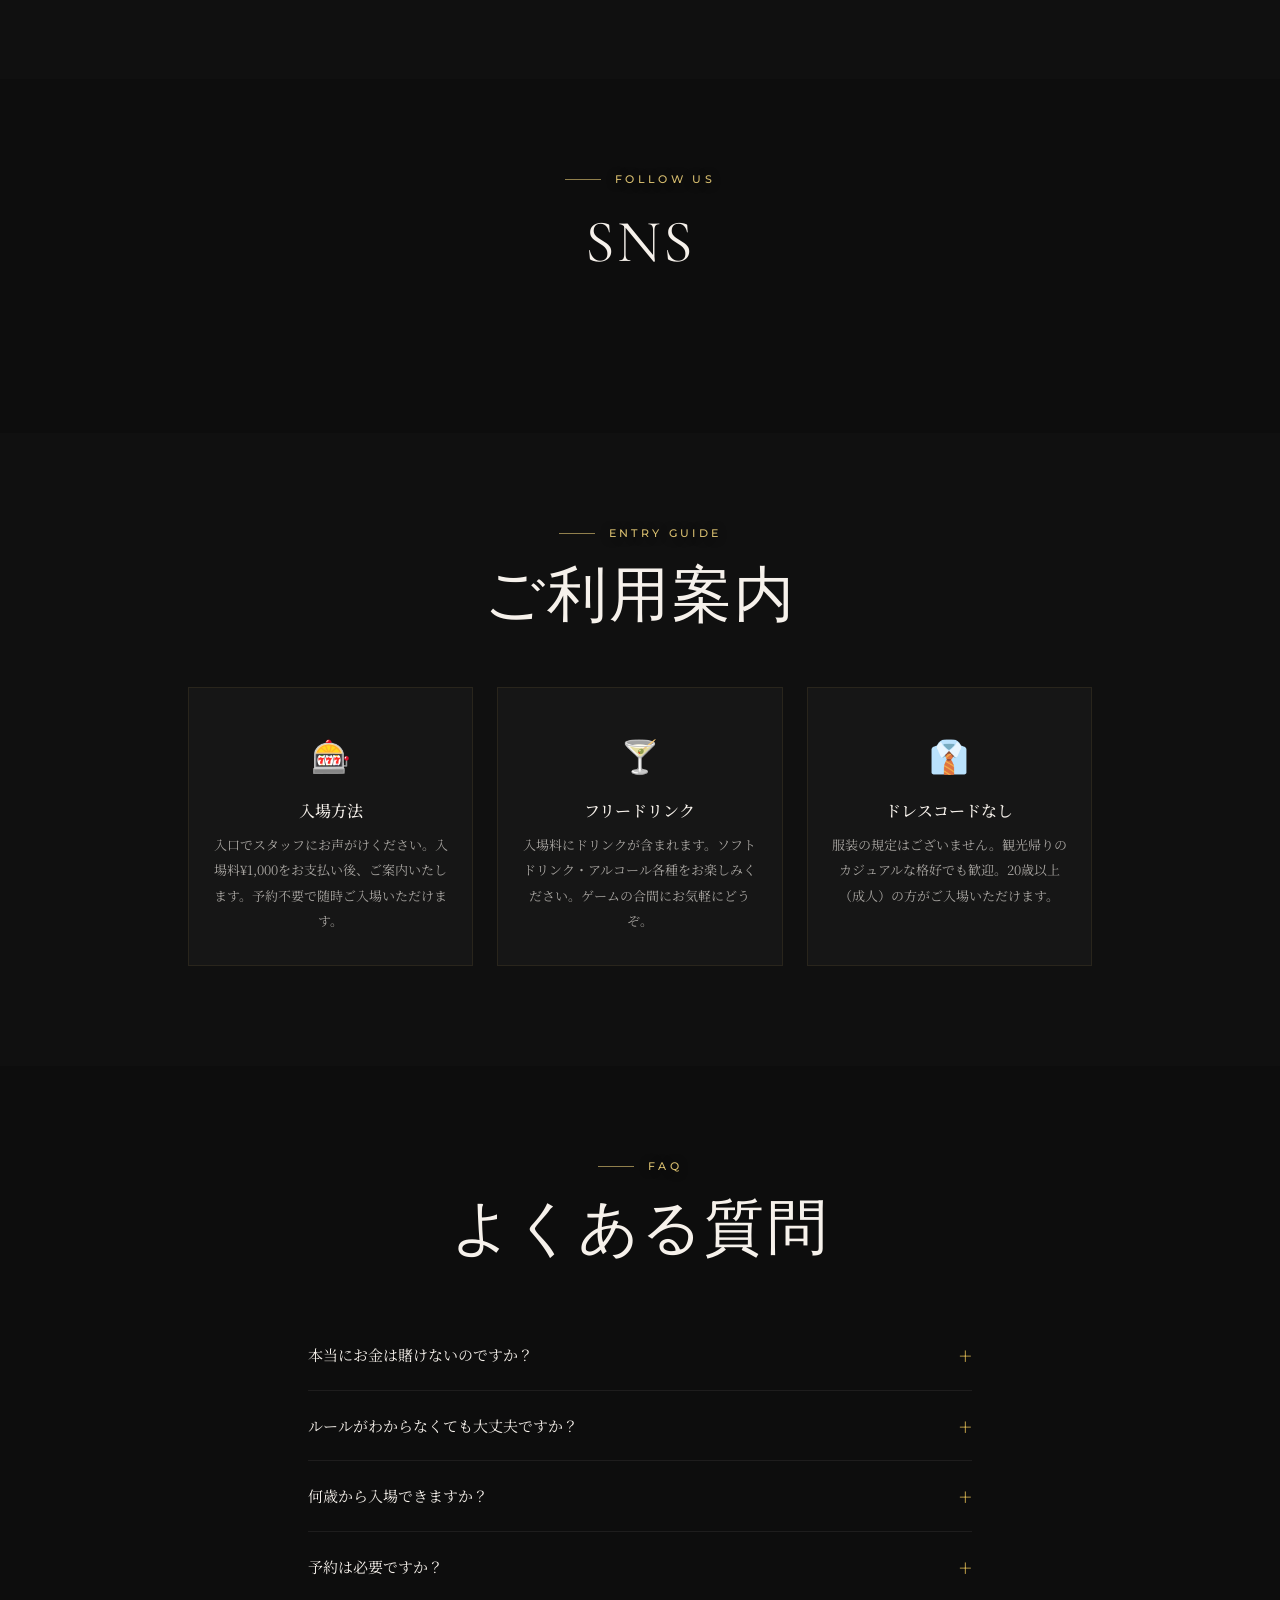
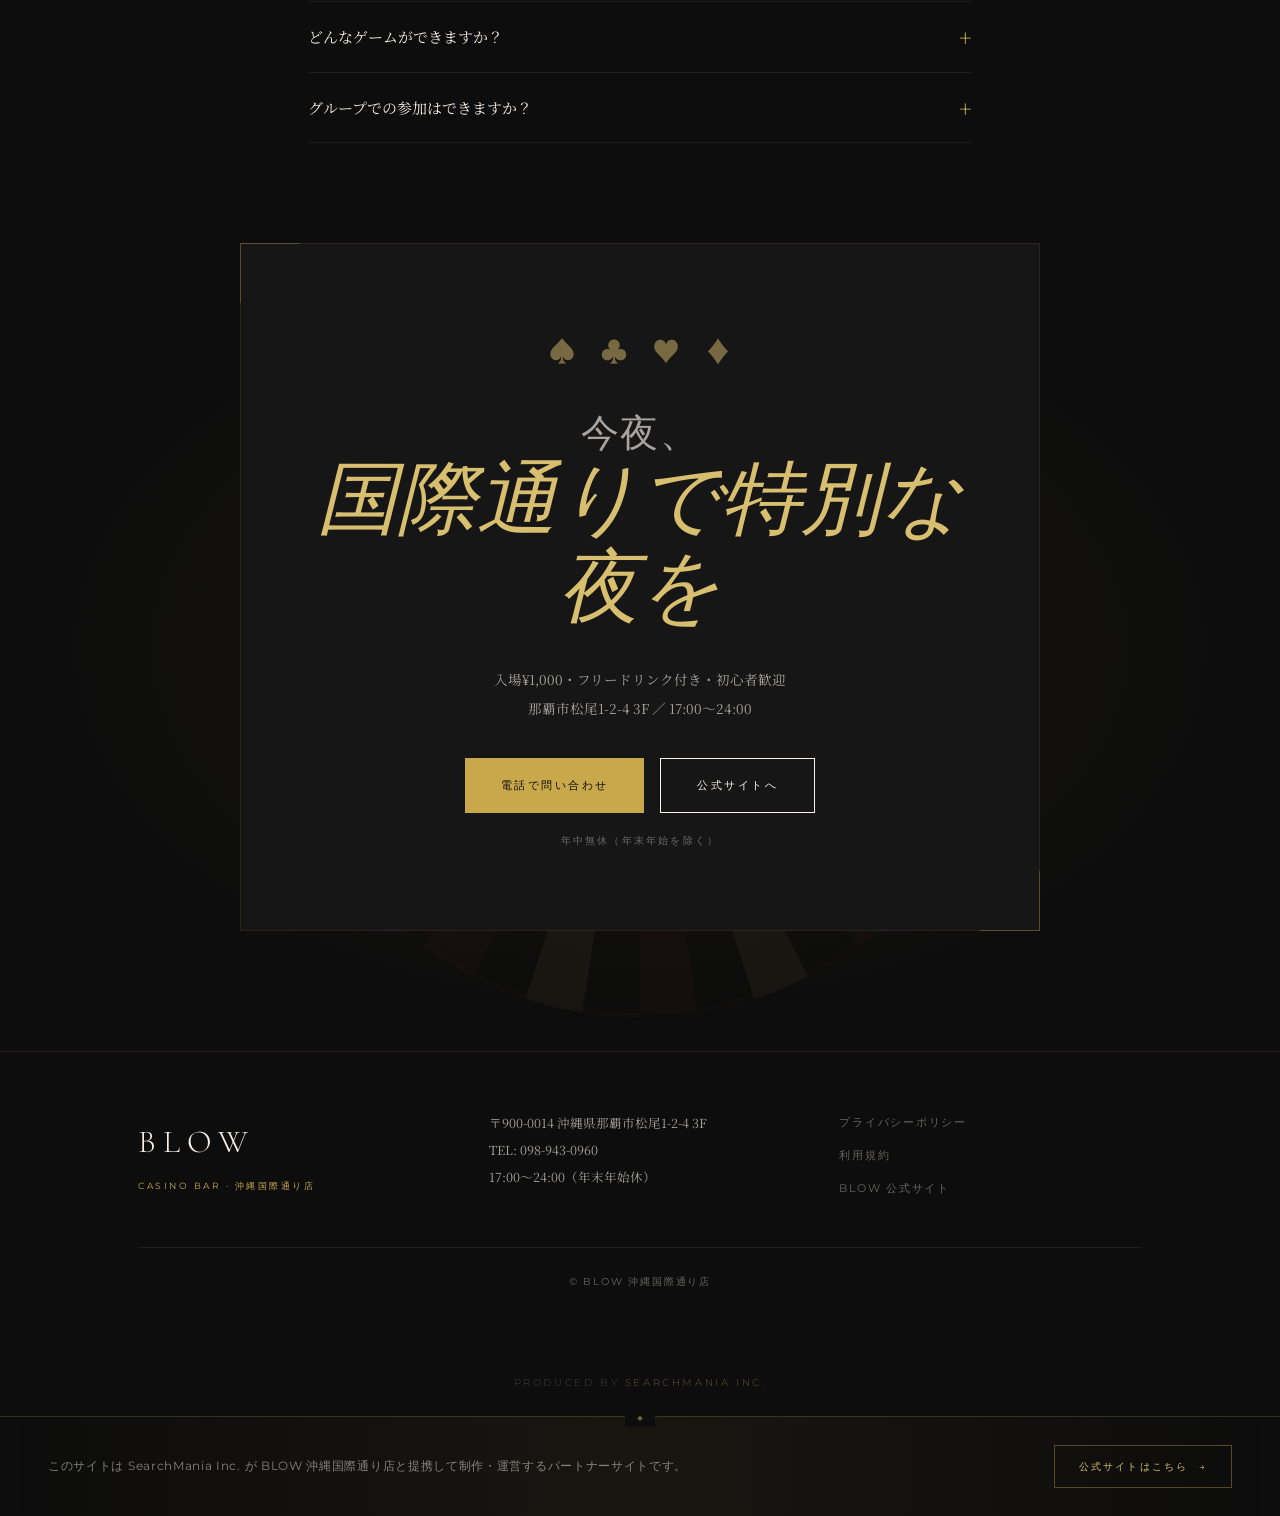
==== commit 53892edf: "remake system section; loader scroll lock; hero fade fix" ====
--- a/index.html
+++ b/index.html
@@ -201,168 +201,129 @@
 </section>
 
 <!-- ===== SYSTEM / PRICE ===== -->
-<section id="system" class="sp-section">
+<section id="system" class="prs-section">
   <div class="sec-head reveal">
     <span class="eyebrow dual">System &amp; Price</span>
     <h2 class="section-title">料金システム</h2>
     <p class="section-subtitle">P R I C E &nbsp; &amp; &nbsp; P L A N</p>
   </div>
 
-  <!-- Entry Fee Banner -->
-  <div class="sp-entry reveal">
-    <figure class="sp-chip-fig" aria-hidden="true">
-      <svg viewBox="0 0 200 200" xmlns="http://www.w3.org/2000/svg">
-        <defs>
-          <radialGradient id="chip-grad" cx="38%" cy="32%" r="65%">
-            <stop offset="0%" stop-color="#252525"/>
-            <stop offset="100%" stop-color="#0e0e0e"/>
-          </radialGradient>
-        </defs>
-        <circle cx="100" cy="100" r="98" fill="none" stroke="rgba(201,168,76,.08)" stroke-width="4"/>
-        <circle cx="100" cy="100" r="92" fill="url(#chip-grad)"/>
-        <circle cx="100" cy="100" r="92" fill="none" stroke="#C9A84C" stroke-width="2"/>
-        <circle cx="100" cy="100" r="84" fill="none" stroke="#C9A84C" stroke-width="11"
-          stroke-dasharray="66 66" transform="rotate(-90 100 100)"/>
-        <circle cx="100" cy="100" r="64" fill="#0d0d0d" stroke="#C9A84C" stroke-width="1.5"/>
-        <circle cx="100" cy="100" r="58" fill="none" stroke="rgba(201,168,76,.25)" stroke-width="0.8" stroke-dasharray="4 3"/>
-        <text x="100" y="92" text-anchor="middle" font-family="'Cormorant Garamond',Georgia,serif" font-size="24" fill="#C9A84C" font-weight="300" letter-spacing="5">BLOW</text>
-        <line x1="72" y1="100" x2="128" y2="100" stroke="rgba(201,168,76,.3)" stroke-width="0.8"/>
-        <text x="100" y="116" text-anchor="middle" font-family="'Montserrat',Arial,sans-serif" font-size="8" fill="rgba(201,168,76,.5)" letter-spacing="4">CASINO BAR</text>
-      </svg>
-    </figure>
-    <div class="sp-entry-body">
-      <p class="sp-entry-en">Entrance Fee</p>
-      <p class="sp-entry-price"><span class="sp-yen">¥</span>1,000</p>
-      <p class="sp-entry-sub">入場料</p>
-      <p class="sp-entry-note">カジノプレイ中のアルコール・ソフトドリンク<br>すべて飲み放題でお楽しみいただけます</p>
-    </div>
+  <!-- Entry Fee -->
+  <div class="prs-entry reveal">
+    <p class="prs-entry-label">Entrance Fee</p>
+    <div class="prs-entry-price-wrap">
+      <span class="prs-yen">¥</span>
+      <span class="prs-amount">1,000</span>
+    </div>
+    <p class="prs-entry-ja">入場料</p>
+    <div class="prs-gold-line"></div>
+    <p class="prs-entry-note">カジノプレイ中のアルコール・ソフトドリンク<br>すべて<strong>飲み放題</strong>でお楽しみいただけます</p>
+    <p class="prs-entry-badge">FREE DRINKS INCLUDED</p>
   </div>
 
   <!-- Chip Pack Plans -->
-  <div class="sp-block">
-    <h3 class="sp-block-title reveal">
-      <span class="sb-en">Chip Pack Plan</span>
+  <div class="prs-block">
+    <h3 class="prs-block-title reveal">
+      <span class="prs-en">Chip Pack Plan</span>
       チップパックプラン
-      <span class="sb-note">すべて入場料込み</span>
+      <span class="prs-sub">入場料込み</span>
     </h3>
-    <div class="cp-grid reveal-stagger">
-      <div class="cp-card cp-std">
-        <figure class="cp-icon" aria-hidden="true"><svg viewBox="0 0 48 48"><circle cx="24" cy="24" r="22" fill="#1a1a1a" stroke="#C9A84C" stroke-width="1.5"/><circle cx="24" cy="24" r="12" fill="#111" stroke="rgba(201,168,76,.35)" stroke-width=".8"/><text x="24" y="28" text-anchor="middle" font-size="10" fill="#C9A84C" font-family="'Cormorant Garamond',serif">B</text></svg></figure>
-        <p class="cp-price">¥5,000</p>
-        <p class="cp-chips">150 chips</p>
-      </div>
-      <div class="cp-card cp-std">
-        <figure class="cp-icon" aria-hidden="true"><svg viewBox="0 0 48 48"><circle cx="24" cy="24" r="22" fill="#1a1a1a" stroke="#C9A84C" stroke-width="1.5"/><circle cx="24" cy="24" r="12" fill="#111" stroke="rgba(201,168,76,.35)" stroke-width=".8"/><text x="24" y="28" text-anchor="middle" font-size="10" fill="#C9A84C" font-family="'Cormorant Garamond',serif">B</text></svg></figure>
-        <p class="cp-price">¥10,000</p>
-        <p class="cp-chips">400 chips</p>
-      </div>
-      <div class="cp-card cp-gold">
-        <span class="cp-badge cp-badge-gold">GOLD</span>
-        <figure class="cp-icon" aria-hidden="true"><svg viewBox="0 0 48 48"><circle cx="24" cy="24" r="22" fill="#1e1800" stroke="#C9A84C" stroke-width="2"/><circle cx="24" cy="24" r="14" fill="#1a1500" stroke="#C9A84C" stroke-width=".8"/><text x="24" y="28" text-anchor="middle" font-size="10" fill="#C9A84C" font-family="'Cormorant Garamond',serif">B</text></svg></figure>
-        <p class="cp-price cp-price-gold">¥30,000</p>
-        <p class="cp-chips">1,500 chips</p>
-      </div>
-      <div class="cp-card cp-gold">
-        <span class="cp-badge cp-badge-gold">GOLD</span>
-        <figure class="cp-icon" aria-hidden="true"><svg viewBox="0 0 48 48"><circle cx="24" cy="24" r="22" fill="#1e1800" stroke="#C9A84C" stroke-width="2"/><circle cx="24" cy="24" r="14" fill="#1a1500" stroke="#C9A84C" stroke-width=".8"/><text x="24" y="28" text-anchor="middle" font-size="10" fill="#C9A84C" font-family="'Cormorant Garamond',serif">B</text></svg></figure>
-        <p class="cp-price cp-price-gold">¥50,000</p>
-        <p class="cp-chips">3,000 chips</p>
-      </div>
-      <div class="cp-card cp-plat">
-        <span class="cp-badge cp-badge-plat">PLATINUM</span>
-        <figure class="cp-icon" aria-hidden="true"><svg viewBox="0 0 48 48"><circle cx="24" cy="24" r="22" fill="#181818" stroke="#A8A9AD" stroke-width="2"/><circle cx="24" cy="24" r="14" fill="#101010" stroke="rgba(168,169,173,.45)" stroke-width=".8"/><text x="24" y="28" text-anchor="middle" font-size="10" fill="#A8A9AD" font-family="'Cormorant Garamond',serif">B</text></svg></figure>
-        <p class="cp-price cp-price-plat">¥100,000</p>
-        <p class="cp-chips">8,000 chips</p>
-      </div>
-      <div class="cp-card cp-dia">
-        <span class="cp-badge cp-badge-dia">DIAMOND</span>
-        <figure class="cp-icon" aria-hidden="true"><svg viewBox="0 0 48 48"><circle cx="24" cy="24" r="22" fill="#0d1525" stroke="#7CA6D8" stroke-width="2"/><circle cx="24" cy="24" r="14" fill="#090f1e" stroke="rgba(124,166,216,.45)" stroke-width=".8"/><text x="24" y="28" text-anchor="middle" font-size="10" fill="#7CA6D8" font-family="'Cormorant Garamond',serif">B</text></svg></figure>
-        <p class="cp-price cp-price-dia">¥300,000</p>
-        <p class="cp-chips">30,000 chips</p>
-      </div>
-      <div class="cp-card cp-dia">
-        <span class="cp-badge cp-badge-dia">DIAMOND</span>
-        <figure class="cp-icon" aria-hidden="true"><svg viewBox="0 0 48 48"><circle cx="24" cy="24" r="22" fill="#0d1525" stroke="#7CA6D8" stroke-width="2"/><circle cx="24" cy="24" r="14" fill="#090f1e" stroke="rgba(124,166,216,.45)" stroke-width=".8"/><text x="24" y="28" text-anchor="middle" font-size="10" fill="#7CA6D8" font-family="'Cormorant Garamond',serif">B</text></svg></figure>
-        <p class="cp-price cp-price-dia">¥500,000</p>
-        <p class="cp-chips">60,000 chips</p>
-      </div>
-      <div class="cp-card cp-dia">
-        <span class="cp-badge cp-badge-dia">DIAMOND</span>
-        <figure class="cp-icon" aria-hidden="true"><svg viewBox="0 0 48 48"><circle cx="24" cy="24" r="22" fill="#0d1525" stroke="#7CA6D8" stroke-width="2"/><circle cx="24" cy="24" r="14" fill="#090f1e" stroke="rgba(124,166,216,.45)" stroke-width=".8"/><text x="24" y="28" text-anchor="middle" font-size="10" fill="#7CA6D8" font-family="'Cormorant Garamond',serif">B</text></svg></figure>
-        <p class="cp-price cp-price-dia">¥1,000,000</p>
-        <p class="cp-chips">150,000 chips</p>
-      </div>
-    </div>
-    <p class="sp-app-note reveal">チップの保管・管理は <strong>BLOW公式アプリ</strong> をご利用ください &nbsp;
-      <a href="https://apps.apple.com/jp/app/blow/id6737978825" target="_blank" rel="noopener" class="sp-app-link">App Store</a>
+    <div class="prs-table-wrap reveal">
+      <table class="prs-table">
+        <thead>
+          <tr>
+            <th>PLAN</th>
+            <th>PRICE</th>
+            <th>CHIPS</th>
+          </tr>
+        </thead>
+        <tbody>
+          <tr>
+            <td><span class="prs-tier-badge prs-tier-std">Standard</span></td>
+            <td class="prs-price-cell">¥5,000</td>
+            <td class="prs-chips-cell">150 chips</td>
+          </tr>
+          <tr>
+            <td><span class="prs-tier-badge prs-tier-std">Standard</span></td>
+            <td class="prs-price-cell">¥10,000</td>
+            <td class="prs-chips-cell">400 chips</td>
+          </tr>
+          <tr>
+            <td><span class="prs-tier-badge prs-tier-gold">Gold</span></td>
+            <td class="prs-price-cell prs-col-gold">¥30,000</td>
+            <td class="prs-chips-cell">1,500 chips</td>
+          </tr>
+          <tr>
+            <td><span class="prs-tier-badge prs-tier-gold">Gold</span></td>
+            <td class="prs-price-cell prs-col-gold">¥50,000</td>
+            <td class="prs-chips-cell">3,000 chips</td>
+          </tr>
+          <tr class="prs-row-plat">
+            <td><span class="prs-tier-badge prs-tier-plat">Platinum</span></td>
+            <td class="prs-price-cell prs-col-plat">¥100,000</td>
+            <td class="prs-chips-cell">8,000 chips</td>
+          </tr>
+          <tr class="prs-row-dia">
+            <td><span class="prs-tier-badge prs-tier-dia">Diamond</span></td>
+            <td class="prs-price-cell prs-col-dia">¥300,000</td>
+            <td class="prs-chips-cell">30,000 chips</td>
+          </tr>
+          <tr class="prs-row-dia">
+            <td><span class="prs-tier-badge prs-tier-dia">Diamond</span></td>
+            <td class="prs-price-cell prs-col-dia">¥500,000</td>
+            <td class="prs-chips-cell">60,000 chips</td>
+          </tr>
+          <tr class="prs-row-dia">
+            <td><span class="prs-tier-badge prs-tier-dia">Diamond</span></td>
+            <td class="prs-price-cell prs-col-dia">¥1,000,000</td>
+            <td class="prs-chips-cell">150,000 chips</td>
+          </tr>
+        </tbody>
+      </table>
+    </div>
+    <p class="prs-app-note reveal">チップの保管・管理は <strong>BLOW公式アプリ</strong> をご利用ください &nbsp;
+      <a href="https://apps.apple.com/jp/app/blow/id6737978825" target="_blank" rel="noopener" class="prs-app-link">App Store</a>
       &nbsp;/&nbsp;
-      <a href="https://play.google.com/store/apps/details?id=com.casino.blow.android&hl=ja" target="_blank" rel="noopener" class="sp-app-link">Google Play</a>
+      <a href="https://play.google.com/store/apps/details?id=com.casino.blow.android&hl=ja" target="_blank" rel="noopener" class="prs-app-link">Google Play</a>
     </p>
   </div>
 
   <!-- Membership -->
-  <div class="sp-block">
-    <h3 class="sp-block-title reveal">
-      <span class="sb-en">Membership</span>
+  <div class="prs-block">
+    <h3 class="prs-block-title reveal">
+      <span class="prs-en">Membership</span>
       メンバーシップ特典
     </h3>
-    <div class="mem-grid reveal-stagger">
-      <div class="mem-card mem-gold">
-        <figure class="mem-fig" aria-hidden="true">
-          <svg viewBox="0 0 64 56" xmlns="http://www.w3.org/2000/svg">
-            <path d="M6,46 L6,20 L20,36 L32,6 L44,36 L58,20 L58,46 Z" fill="rgba(201,168,76,.1)" stroke="#C9A84C" stroke-width="2" stroke-linejoin="round" stroke-linecap="round"/>
-            <circle cx="6" cy="20" r="4" fill="#C9A84C"/>
-            <circle cx="32" cy="6" r="4.5" fill="#C9A84C"/>
-            <circle cx="58" cy="20" r="4" fill="#C9A84C"/>
-            <rect x="5" y="46" width="54" height="5" rx="2.5" fill="#C9A84C"/>
-          </svg>
-        </figure>
-        <h4 class="mem-rank mem-rank-gold">GOLD</h4>
-        <p class="mem-trigger">¥30,000〜 ご利用で付与</p>
-        <p class="mem-valid">有効期間 <strong>30日間</strong></p>
-        <ul class="mem-benefits">
+    <div class="prs-tiers reveal-stagger">
+      <div class="prs-tier-card prs-tc-gold">
+        <div class="prs-tc-header">
+          <p class="prs-tc-rank">GOLD</p>
+          <p class="prs-tc-threshold">¥30,000〜 ご利用で付与</p>
+          <p class="prs-tc-period">有効期間 <strong>30日間</strong></p>
+        </div>
+        <ul class="prs-tc-list">
           <li>エントランスチャージ無料</li>
         </ul>
       </div>
-      <div class="mem-card mem-plat">
-        <figure class="mem-fig" aria-hidden="true">
-          <svg viewBox="0 0 64 56" xmlns="http://www.w3.org/2000/svg">
-            <path d="M6,46 L6,18 L20,34 L32,4 L44,34 L58,18 L58,46 Z" fill="rgba(168,169,173,.08)" stroke="#A8A9AD" stroke-width="2.5" stroke-linejoin="round" stroke-linecap="round"/>
-            <circle cx="6" cy="18" r="4.5" fill="#A8A9AD"/>
-            <circle cx="32" cy="4" r="5" fill="#A8A9AD"/>
-            <circle cx="58" cy="18" r="4.5" fill="#A8A9AD"/>
-            <rect x="5" y="46" width="54" height="5" rx="2.5" fill="#A8A9AD"/>
-            <circle cx="32" cy="4" r="2" fill="rgba(255,255,255,.6)"/>
-          </svg>
-        </figure>
-        <h4 class="mem-rank mem-rank-plat">PLATINUM</h4>
-        <p class="mem-trigger">¥100,000〜 ご利用で付与</p>
-        <p class="mem-valid">有効期間 <strong>30日間</strong></p>
-        <ul class="mem-benefits">
+      <div class="prs-tier-card prs-tc-plat">
+        <div class="prs-tc-header">
+          <p class="prs-tc-rank">PLATINUM</p>
+          <p class="prs-tc-threshold">¥100,000〜 ご利用で付与</p>
+          <p class="prs-tc-period">有効期間 <strong>30日間</strong></p>
+        </div>
+        <ul class="prs-tc-list">
           <li>エントランスチャージ無料</li>
           <li>有料ドリンク飲み放題</li>
           <li>トーナメント中飲み放題</li>
         </ul>
       </div>
-      <div class="mem-card mem-dia">
-        <figure class="mem-fig" aria-hidden="true">
-          <svg viewBox="0 0 64 60" xmlns="http://www.w3.org/2000/svg">
-            <polygon points="32,5 10,24 32,56 54,24" fill="rgba(124,166,216,.08)" stroke="#7CA6D8" stroke-width="2" stroke-linejoin="round"/>
-            <line x1="10" y1="24" x2="32" y2="5" stroke="rgba(124,166,216,.4)" stroke-width="1"/>
-            <line x1="54" y1="24" x2="32" y2="5" stroke="rgba(124,166,216,.4)" stroke-width="1"/>
-            <line x1="10" y1="24" x2="54" y2="24" stroke="rgba(124,166,216,.5)" stroke-width="1"/>
-            <line x1="10" y1="24" x2="32" y2="56" stroke="rgba(124,166,216,.35)" stroke-width="1"/>
-            <line x1="54" y1="24" x2="32" y2="56" stroke="rgba(124,166,216,.35)" stroke-width="1"/>
-            <line x1="22" y1="14" x2="42" y2="14" stroke="rgba(124,166,216,.3)" stroke-width=".6"/>
-            <circle cx="20" cy="10" r="1.5" fill="rgba(255,255,255,.8)"/>
-            <circle cx="48" cy="8" r="2" fill="rgba(255,255,255,.6)"/>
-            <circle cx="32" cy="5" r="1" fill="rgba(255,255,255,.9)"/>
-          </svg>
-        </figure>
-        <h4 class="mem-rank mem-rank-dia">DIAMOND</h4>
-        <p class="mem-trigger">¥300,000〜 ご利用で付与</p>
-        <p class="mem-valid">有効期間 <strong>90〜365日間</strong></p>
-        <ul class="mem-benefits mem-benefits-dia">
+      <div class="prs-tier-card prs-tc-dia">
+        <div class="prs-tc-header">
+          <p class="prs-tc-rank">DIAMOND</p>
+          <p class="prs-tc-threshold">¥300,000〜 ご利用で付与</p>
+          <p class="prs-tc-period">有効期間 <strong>90〜365日間</strong></p>
+        </div>
+        <ul class="prs-tc-list">
           <li>エントランスチャージ無料</li>
           <li>有料ドリンク飲み放題</li>
           <li>トーナメント中飲み放題</li>
@@ -375,32 +336,29 @@
   </div>
 
   <!-- Mile System -->
-  <div class="sp-mile reveal">
-    <div class="sp-mile-icon" aria-hidden="true">
-      <svg viewBox="0 0 72 72" xmlns="http://www.w3.org/2000/svg">
-        <polygon points="36,6 42,26 64,26 47,38 53,60 36,48 19,60 25,38 8,26 30,26" fill="rgba(201,168,76,.08)" stroke="#C9A84C" stroke-width="1.5" stroke-linejoin="round"/>
-        <text x="36" y="40" text-anchor="middle" font-size="8" fill="#C9A84C" font-family="'Montserrat',sans-serif" letter-spacing="1.5" font-weight="500">MILE</text>
-      </svg>
-    </div>
-    <div class="sp-mile-body">
-      <h3 class="sp-mile-title">マイル制度</h3>
-      <p class="sp-mile-earn">入場料・チップご購入 <strong>¥1,000</strong> につき <strong>1マイル</strong> 付与</p>
-      <div class="mile-row">
-        <div class="mile-item">
-          <span class="mi-num">500マイル</span>
-          <span class="mi-arrow">→</span>
-          <div class="mi-reward">
-            <span class="mi-rwd-main">チップと交換</span>
-            <span class="mi-rwd-sub">1マイル＝10円換算</span>
+  <div class="prs-mile reveal">
+    <div class="prs-mile-inner">
+      <h3 class="prs-mile-title">
+        <span class="prs-en">Mile Program</span>
+        マイル制度
+      </h3>
+      <p class="prs-mile-earn">入場料・チップご購入 <strong>¥1,000</strong> につき <strong>1マイル</strong> 付与</p>
+      <div class="prs-mile-rewards">
+        <div class="prs-mile-item">
+          <span class="prs-mi-num">500マイル</span>
+          <span class="prs-mi-arrow">→</span>
+          <div class="prs-mi-rwd">
+            <strong>チップと交換</strong>
+            <span>1マイル＝10円換算</span>
           </div>
         </div>
-        <span class="mile-or" aria-hidden="true">or</span>
-        <div class="mile-item">
-          <span class="mi-num">5,000マイル</span>
-          <span class="mi-arrow">→</span>
-          <div class="mi-reward">
-            <span class="mi-rwd-main">海外提携ホテル1泊</span>
-            <span class="mi-rwd-sub">プレゼント</span>
+        <p class="prs-mile-or">or</p>
+        <div class="prs-mile-item">
+          <span class="prs-mi-num">5,000マイル</span>
+          <span class="prs-mi-arrow">→</span>
+          <div class="prs-mi-rwd">
+            <strong>海外提携ホテル1泊</strong>
+            <span>プレゼント</span>
           </div>
         </div>
       </div>
@@ -716,6 +674,7 @@
 /* ── Scroll restoration ──────────────────────────────────── */
 if (history.scrollRestoration) history.scrollRestoration = 'manual';
 window.scrollTo(0, 0);
+document.body.style.overflow = 'hidden';
 
 /* ── Loader control ──────────────────────────────────────── */
 var _loader   = document.getElementById('siteLoader');
@@ -724,7 +683,9 @@
 function hideLoader() {
   if (_ldHidden || !_loader) return;
   _ldHidden = true;
+  document.body.style.overflow = '';
   _loader.classList.add('loaded');
+  if (window._heroFirstShow) { window._heroFirstShow(); window._heroFirstShow = null; }
 }
 setTimeout(hideLoader, 5000); // 5秒強制非表示
 
@@ -809,7 +770,11 @@
     bg.style.backgroundImage = 'url("' + url + '")';
     bg.classList.add('visible');
   }
-  showPhoto(urls[0]);
+  if (_ldHidden) {
+    showPhoto(urls[0]);
+  } else {
+    window._heroFirstShow = function() { showPhoto(urls[0]); };
+  }
   if (urls.length > 1) {
     setInterval(function() {
       idx = (idx + 1) % urls.length;
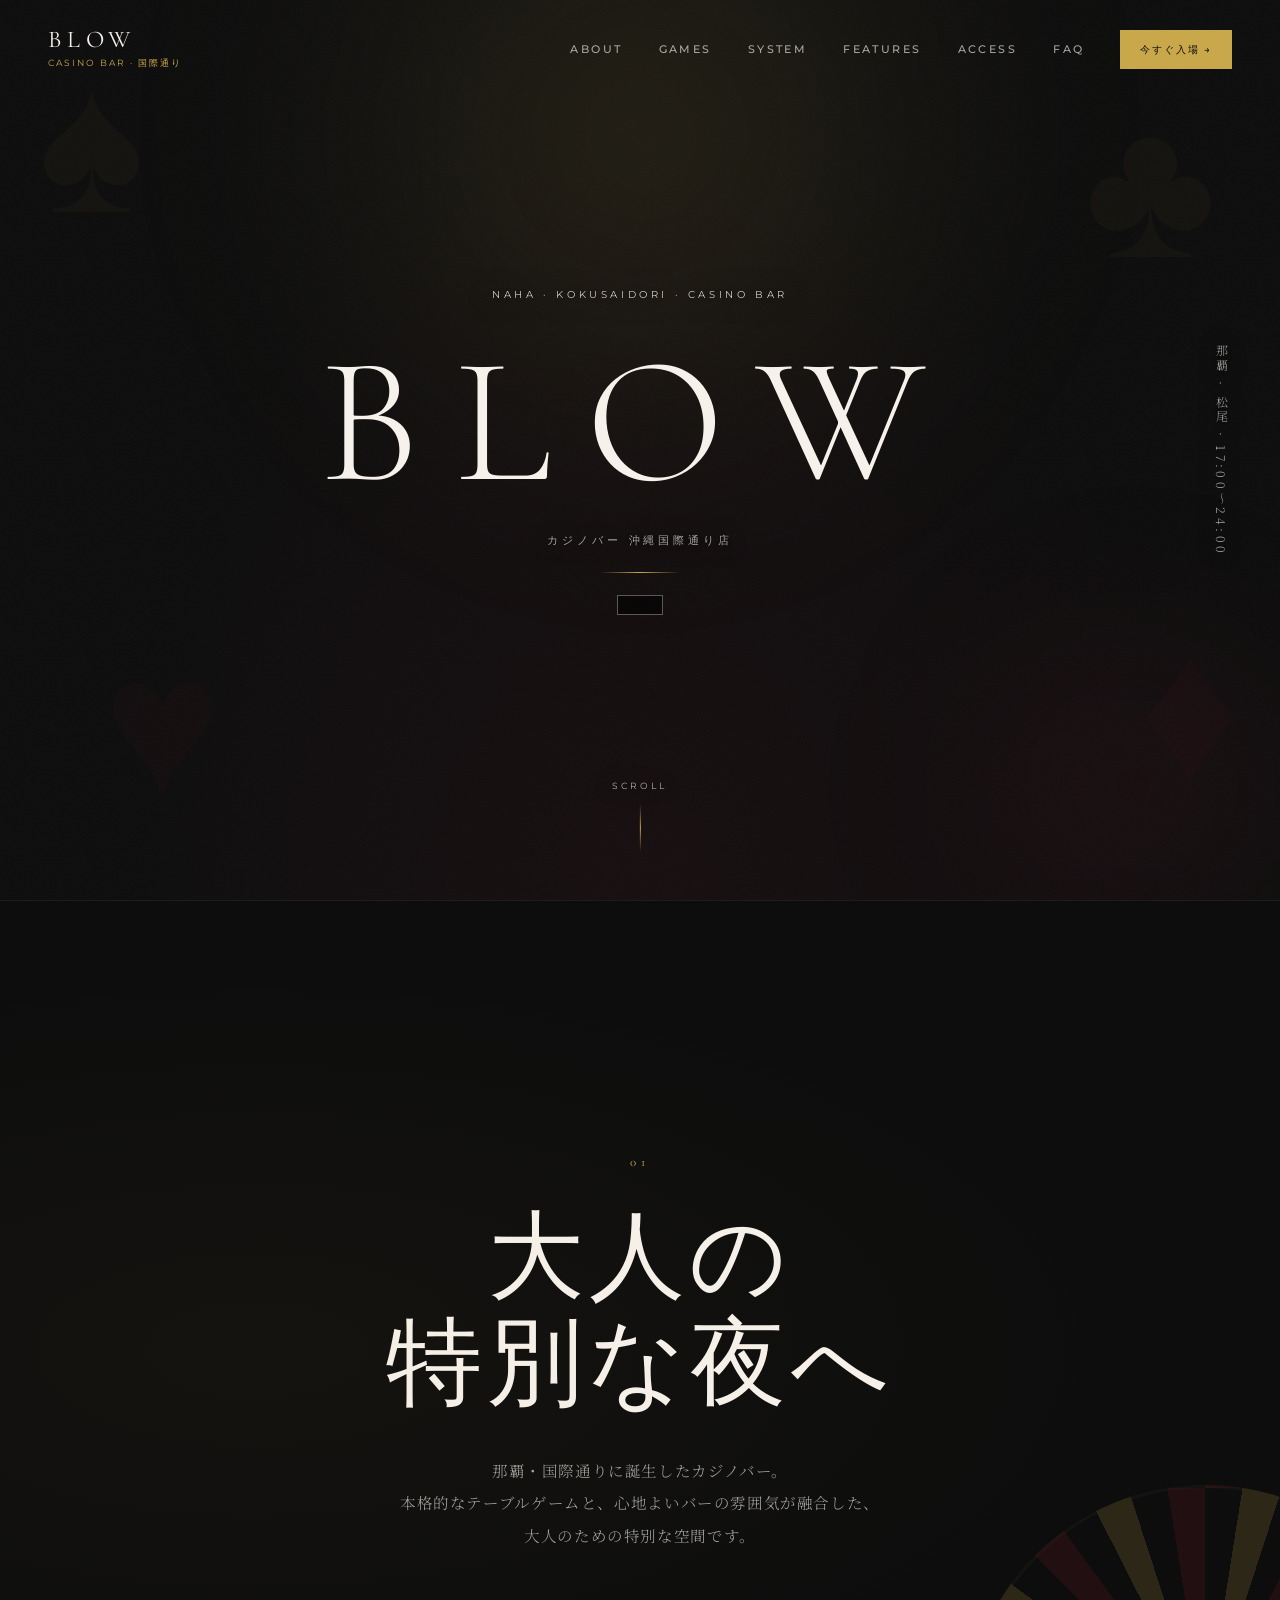
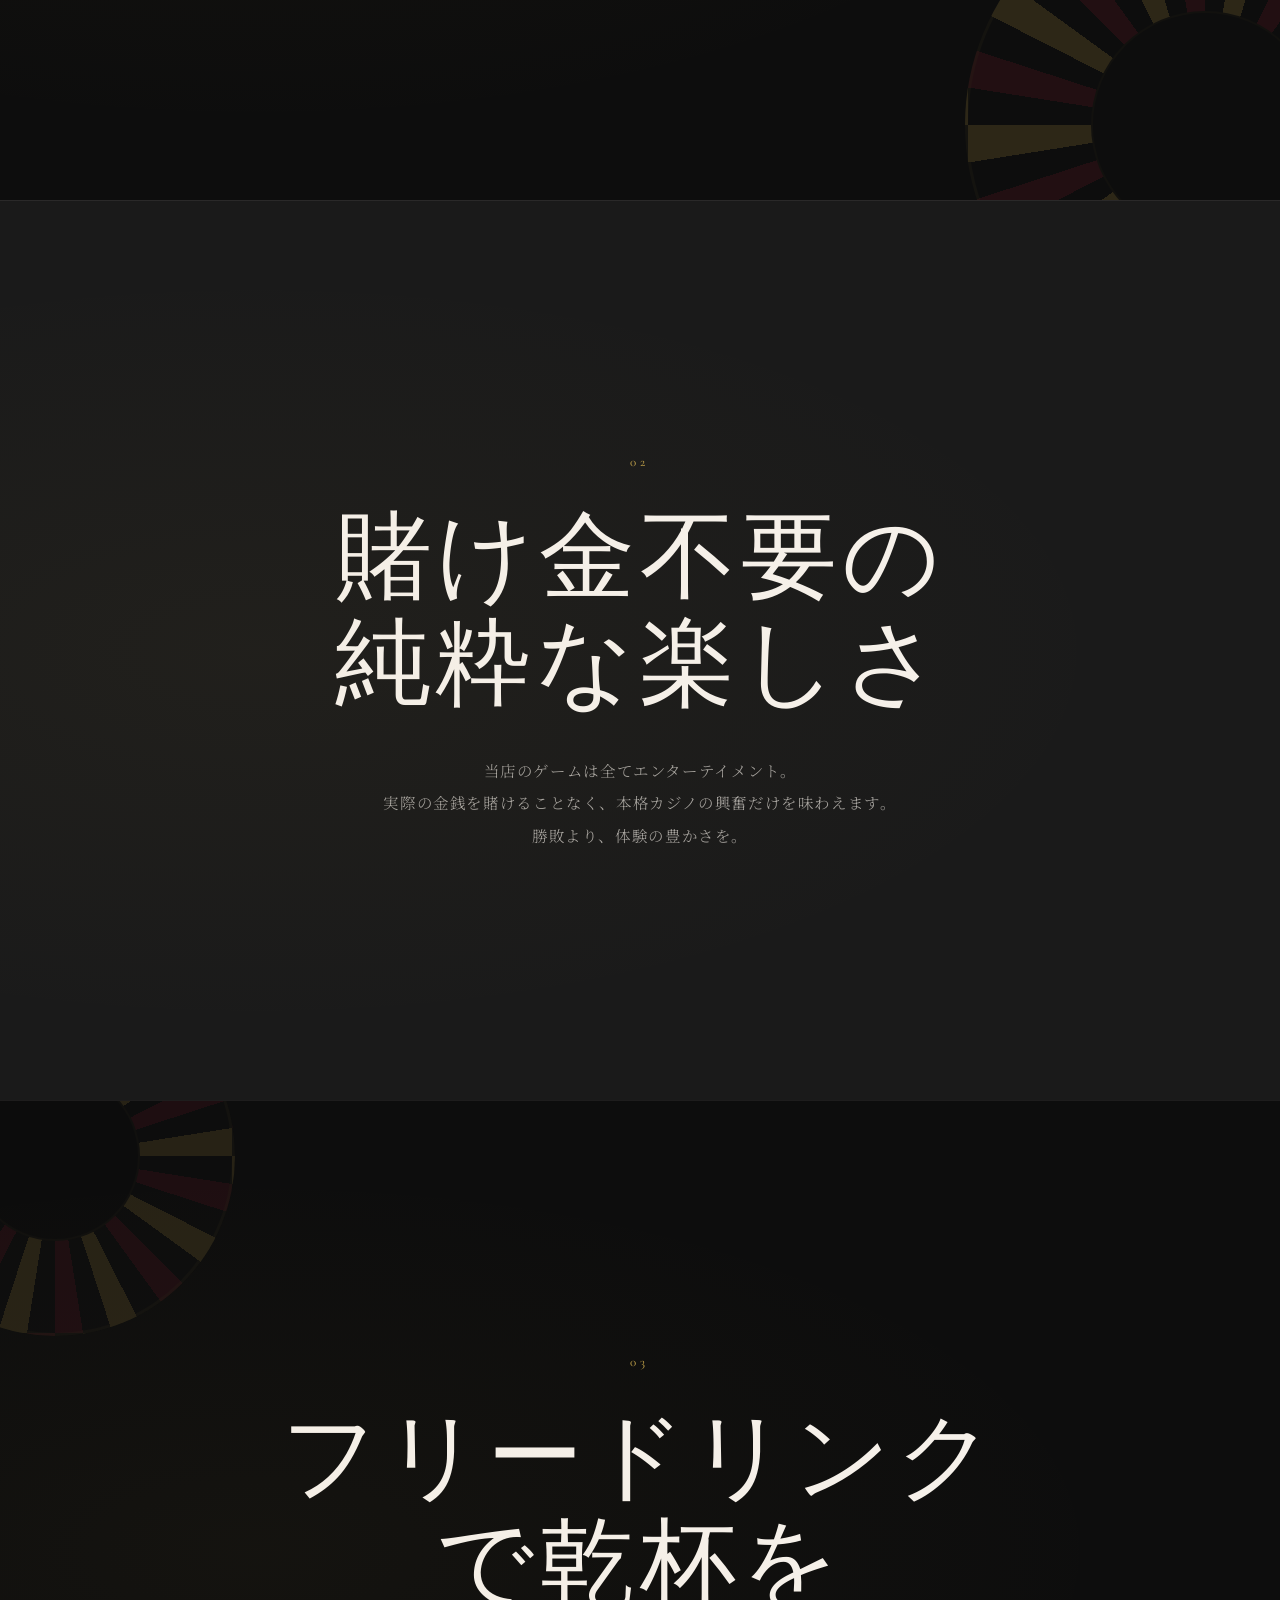
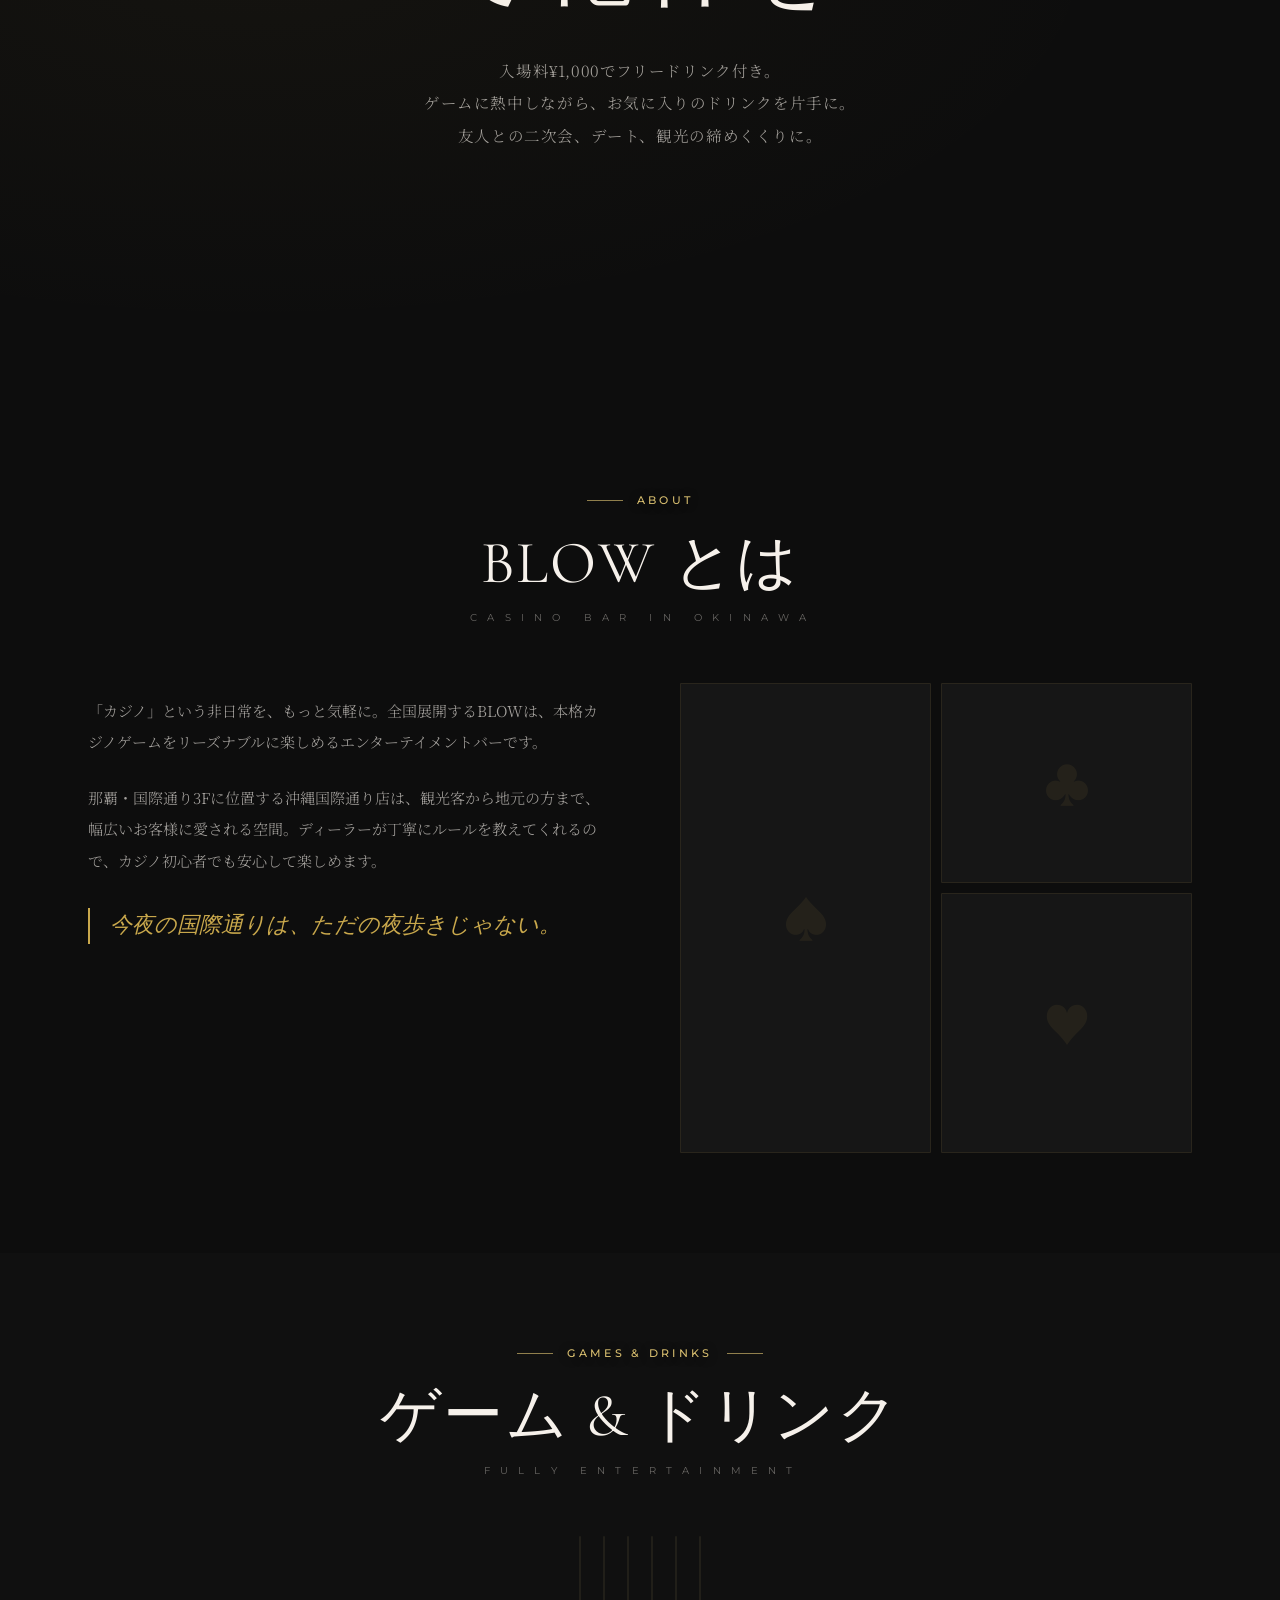
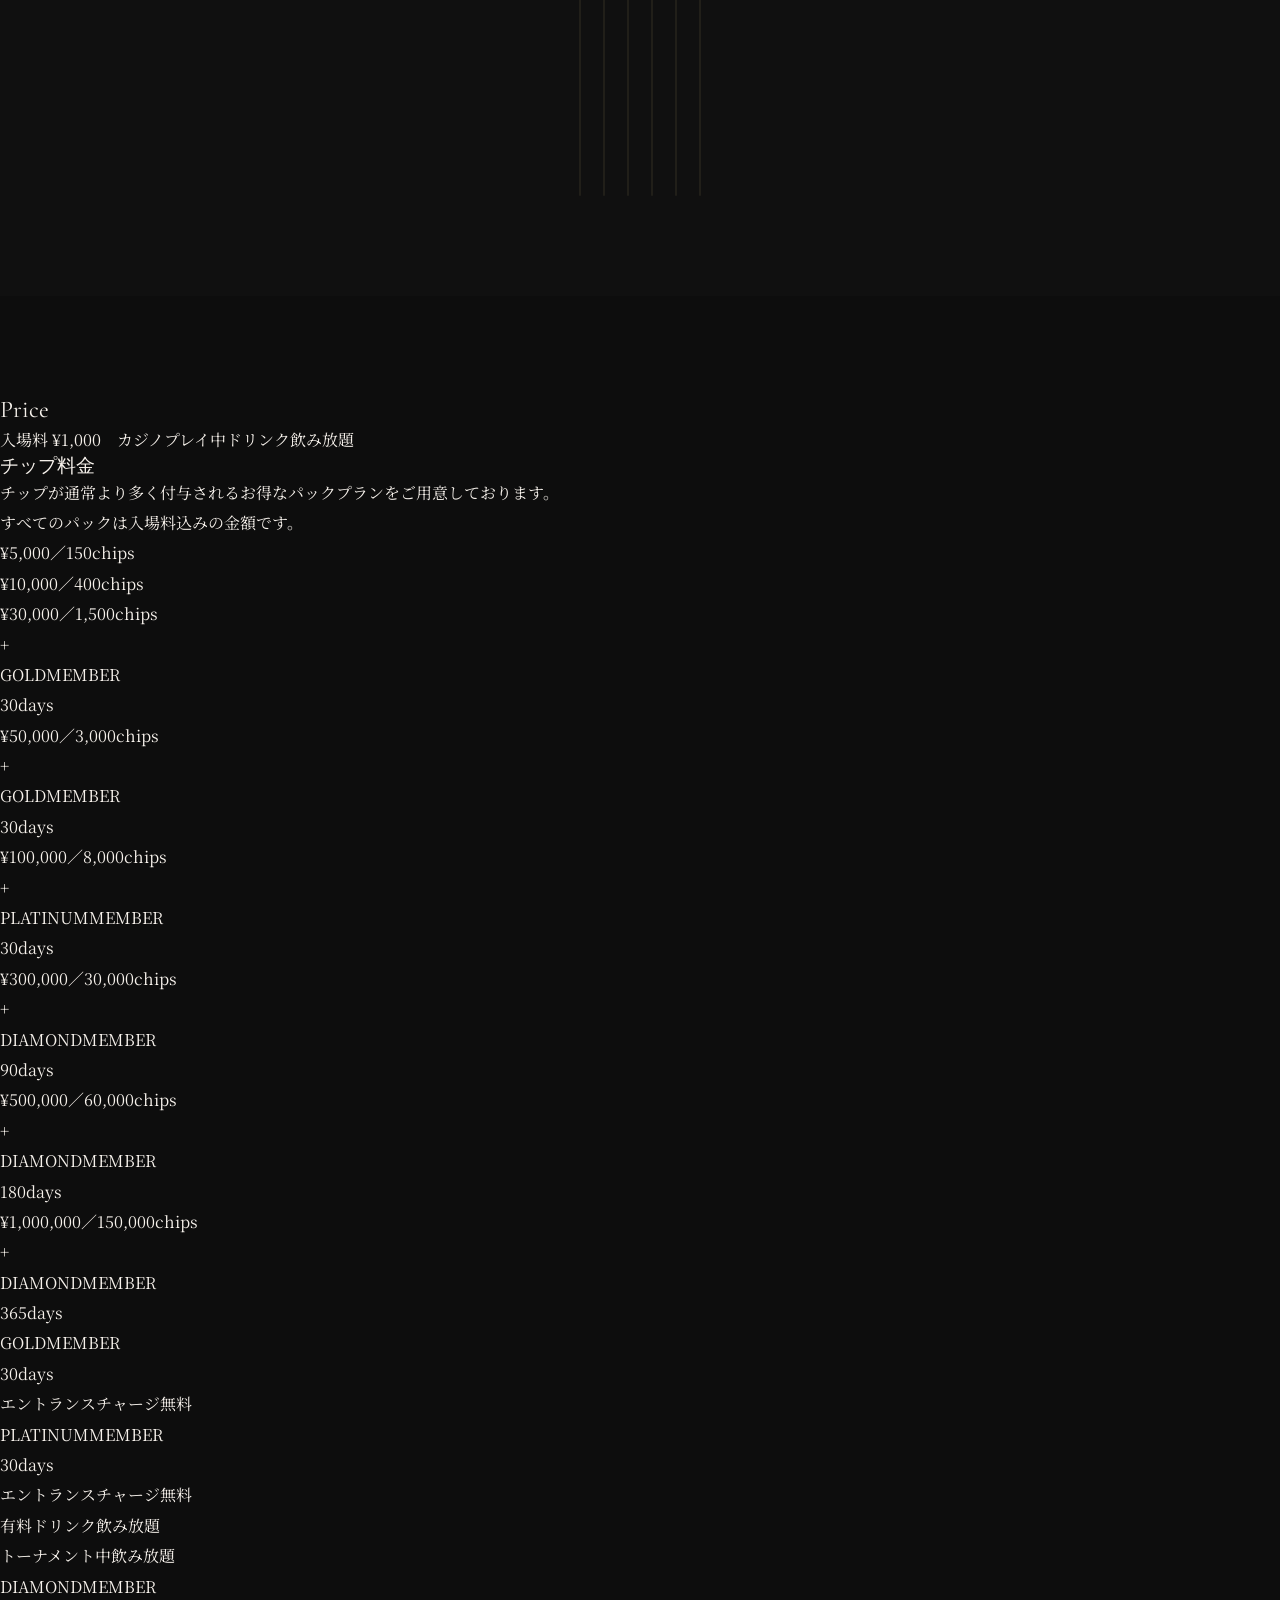
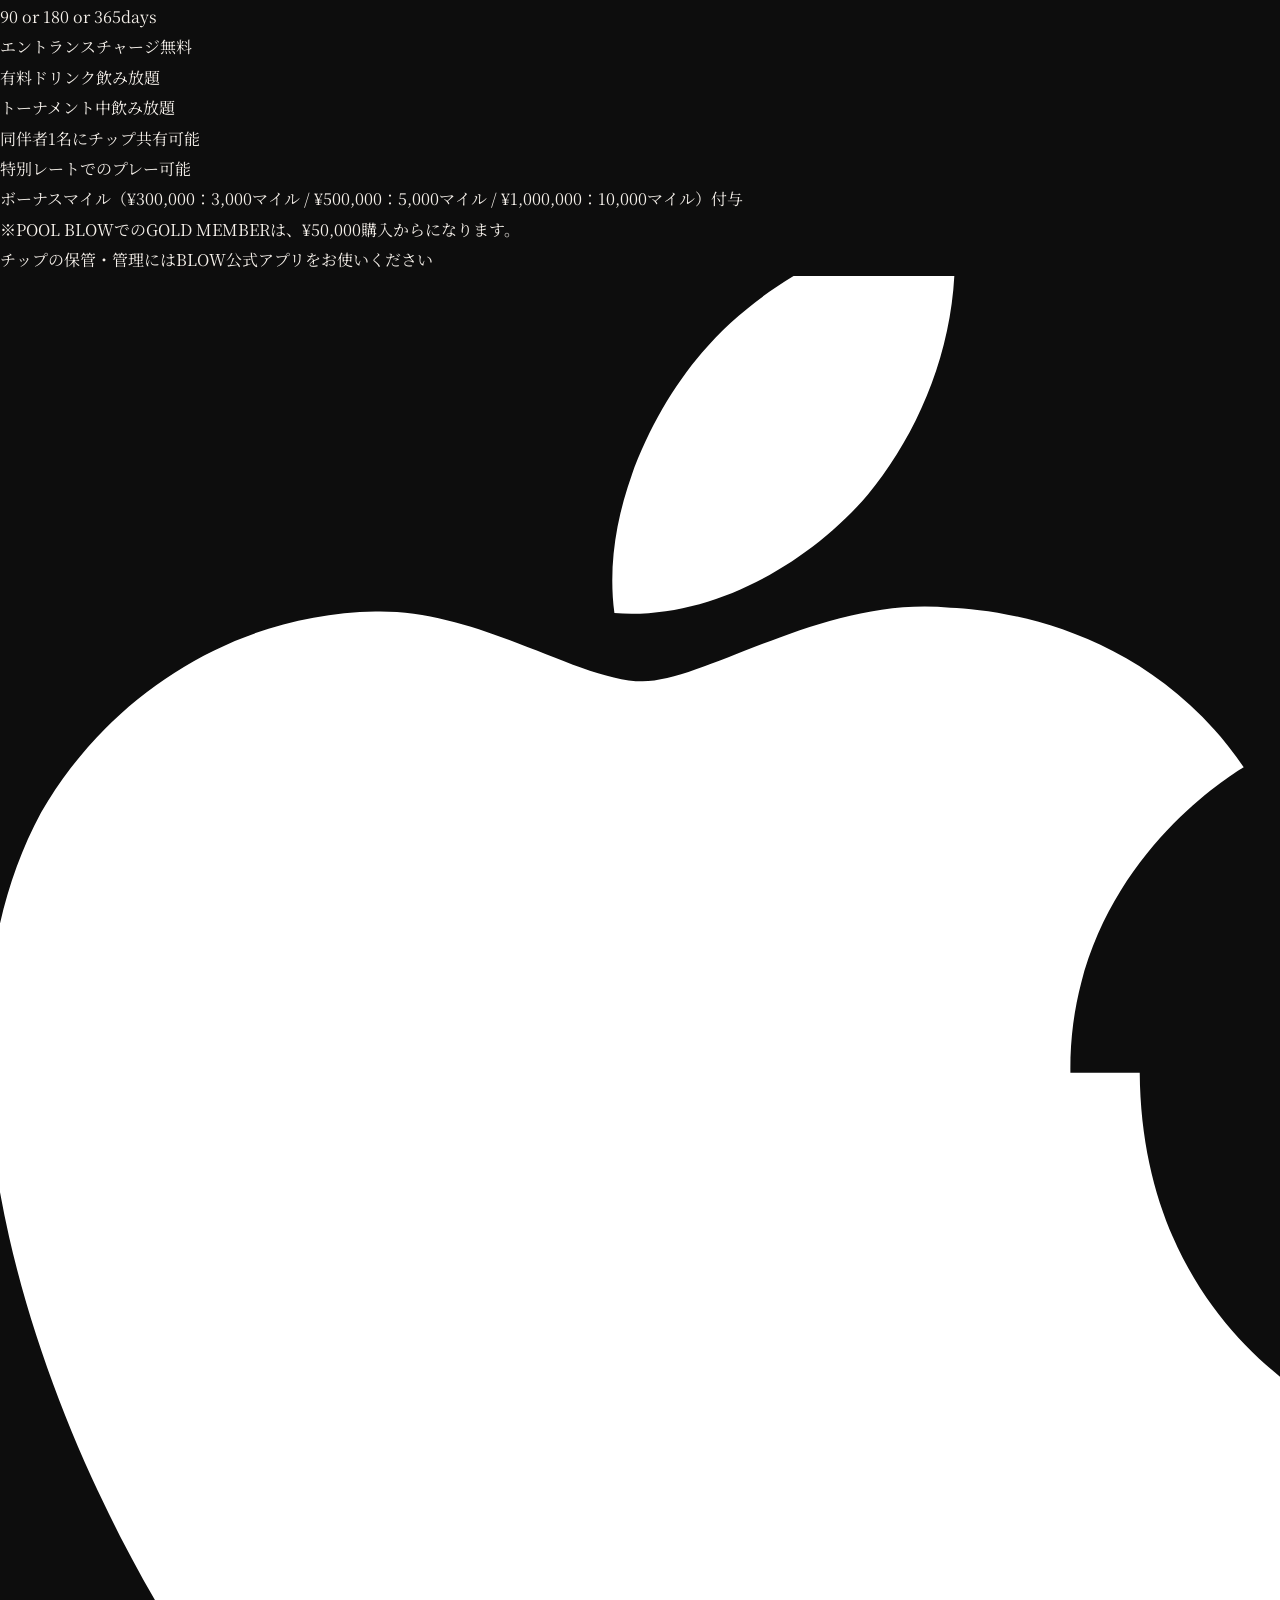
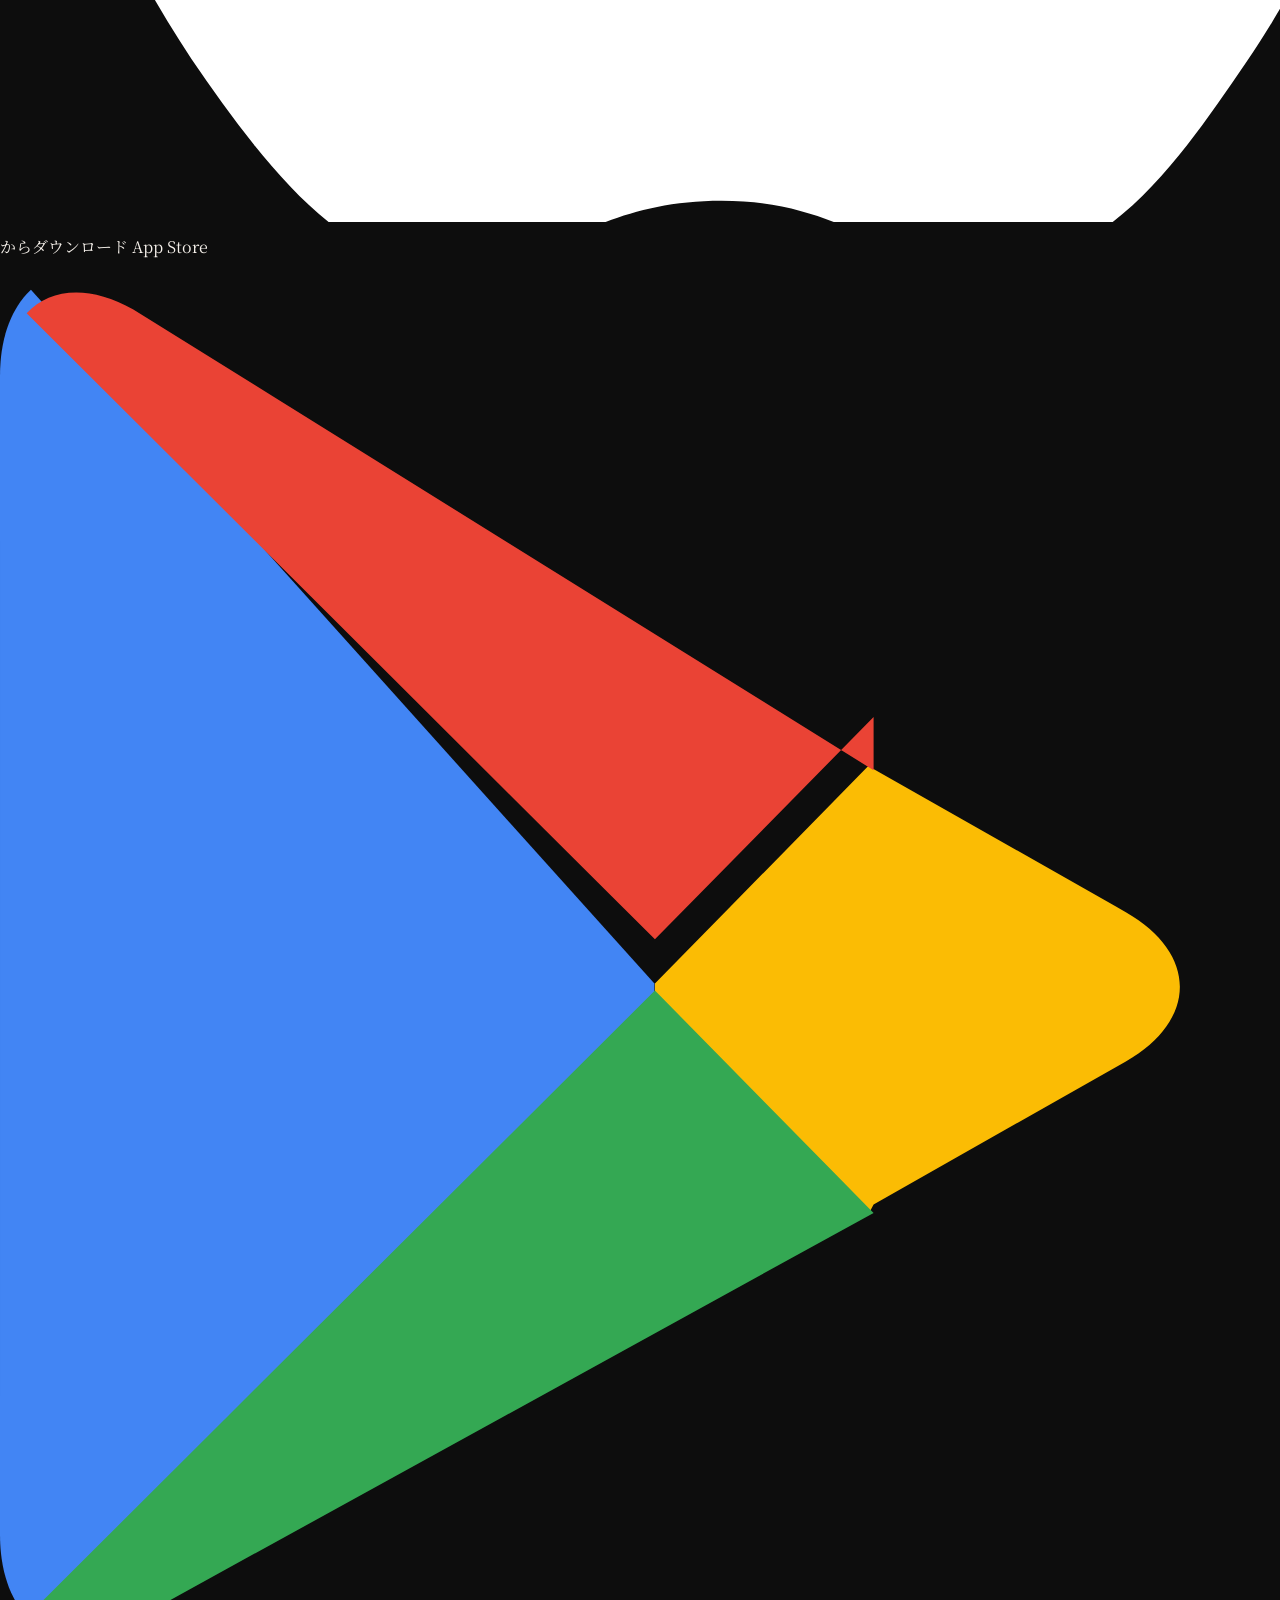
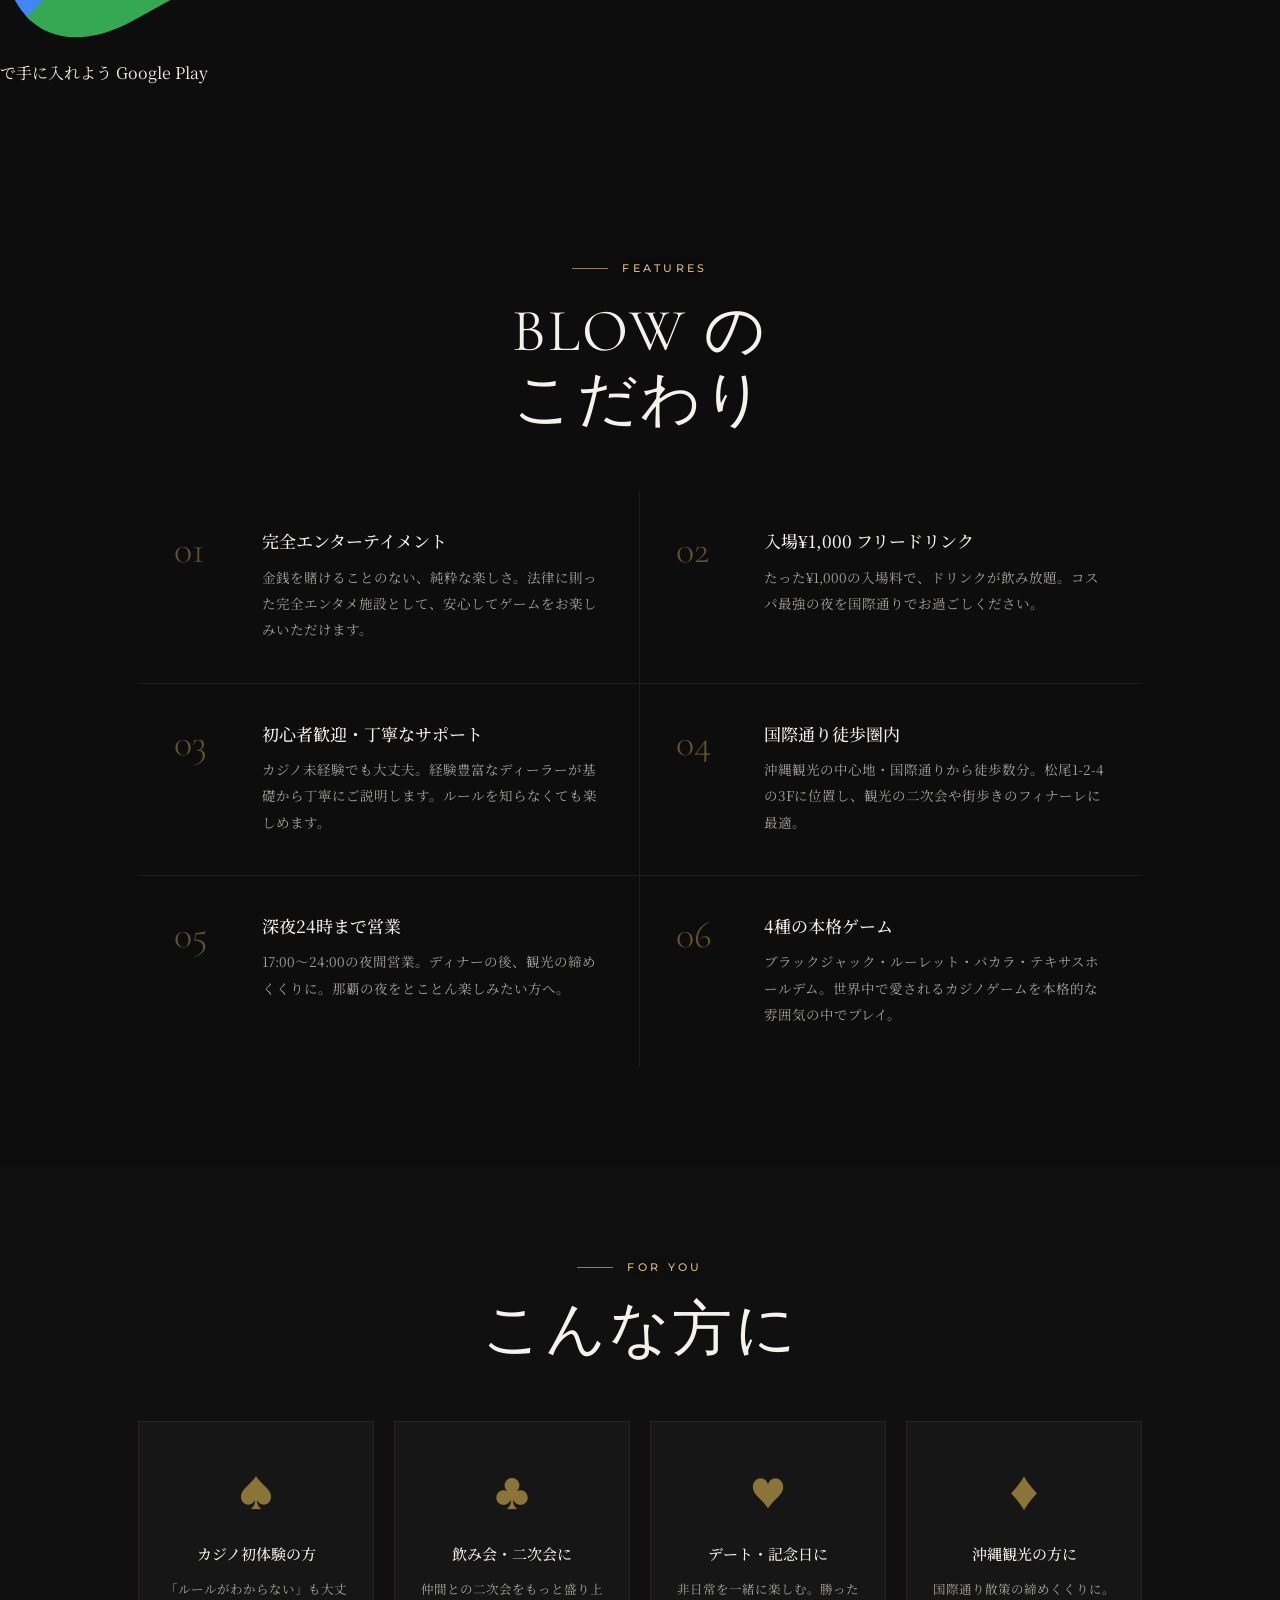
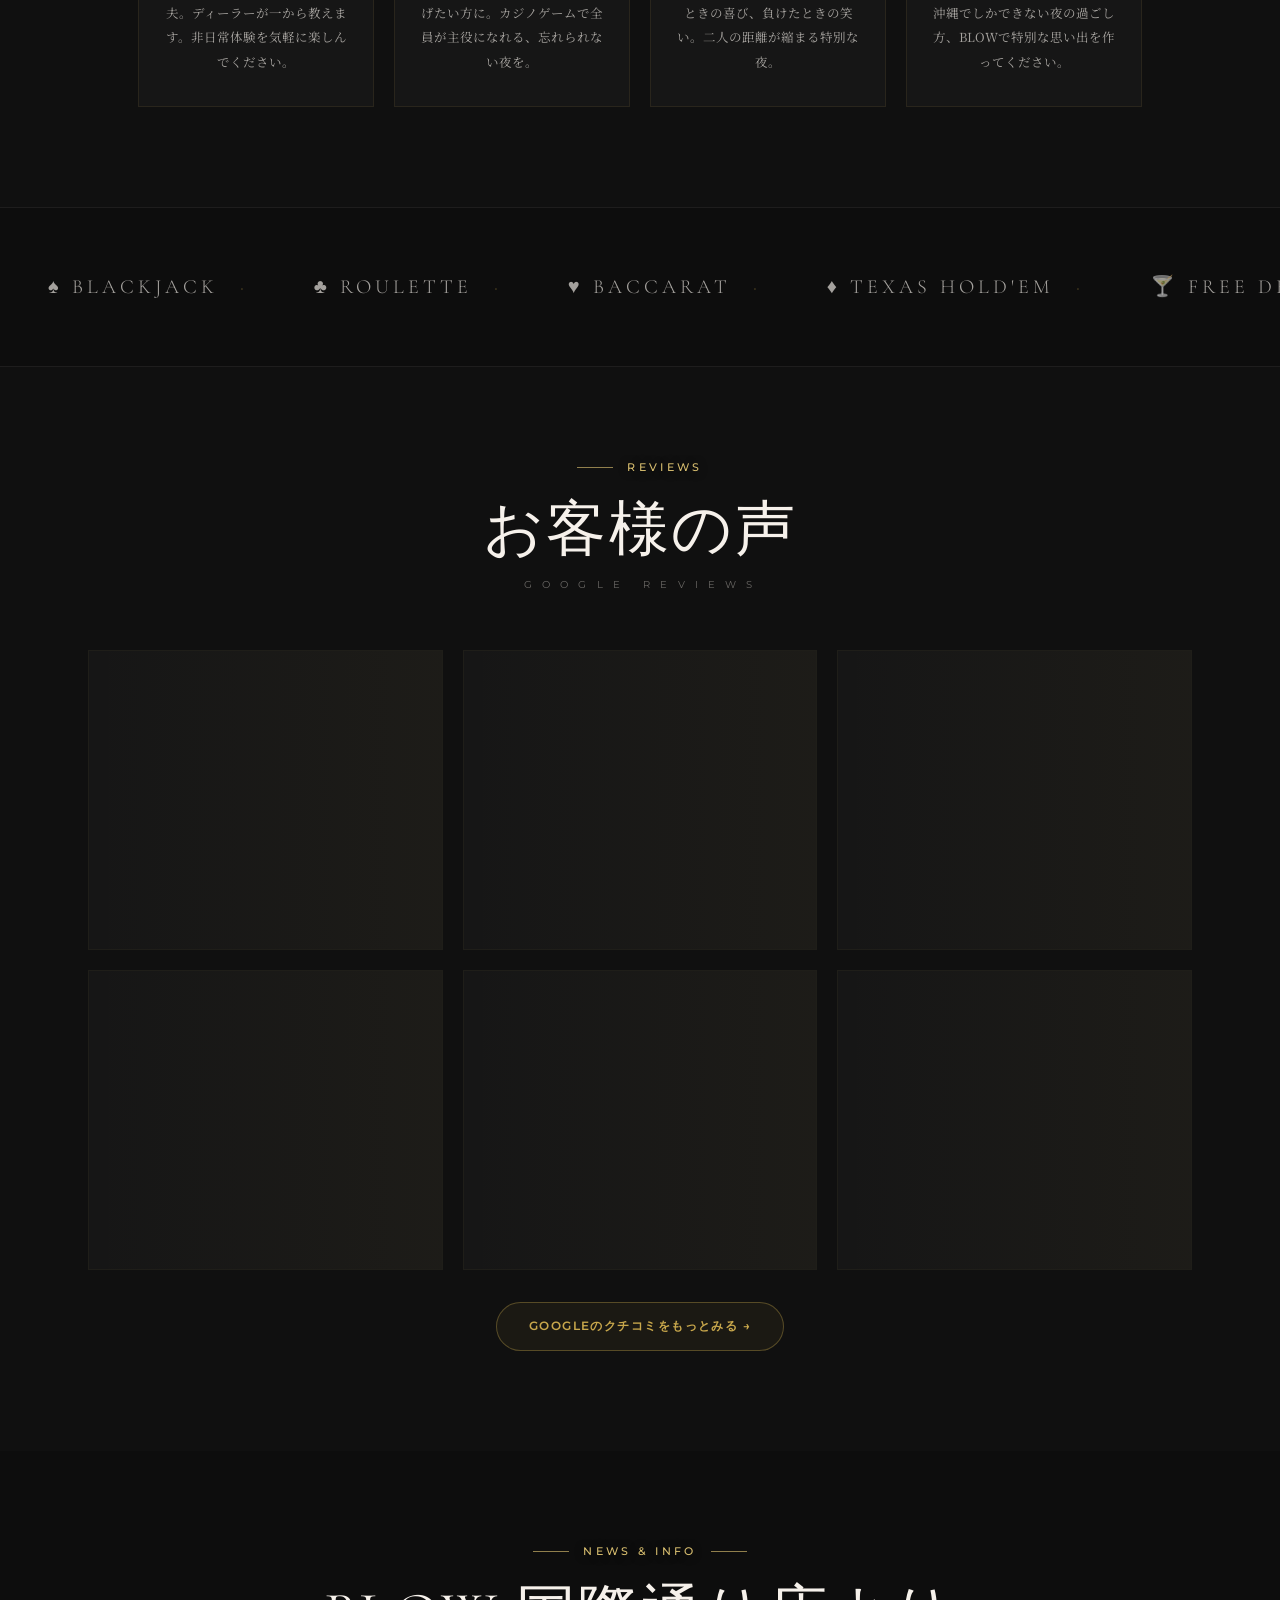
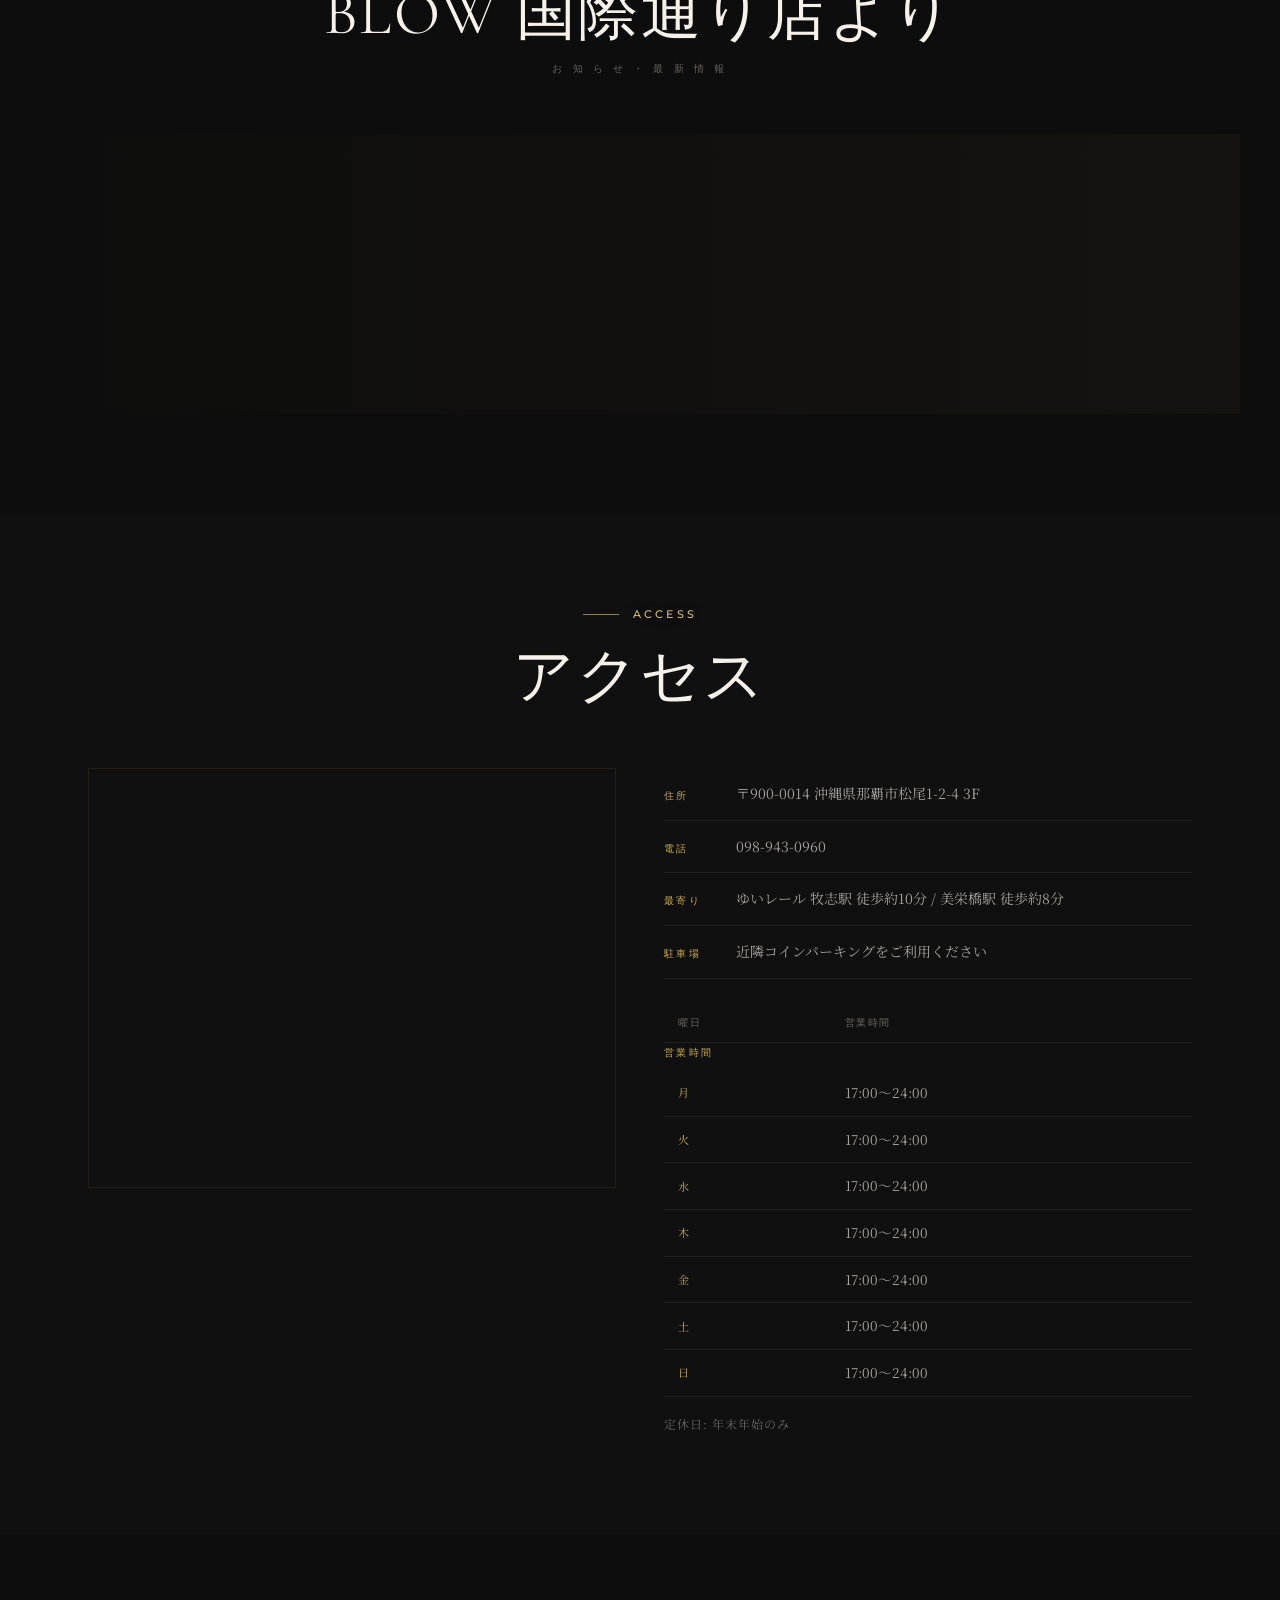
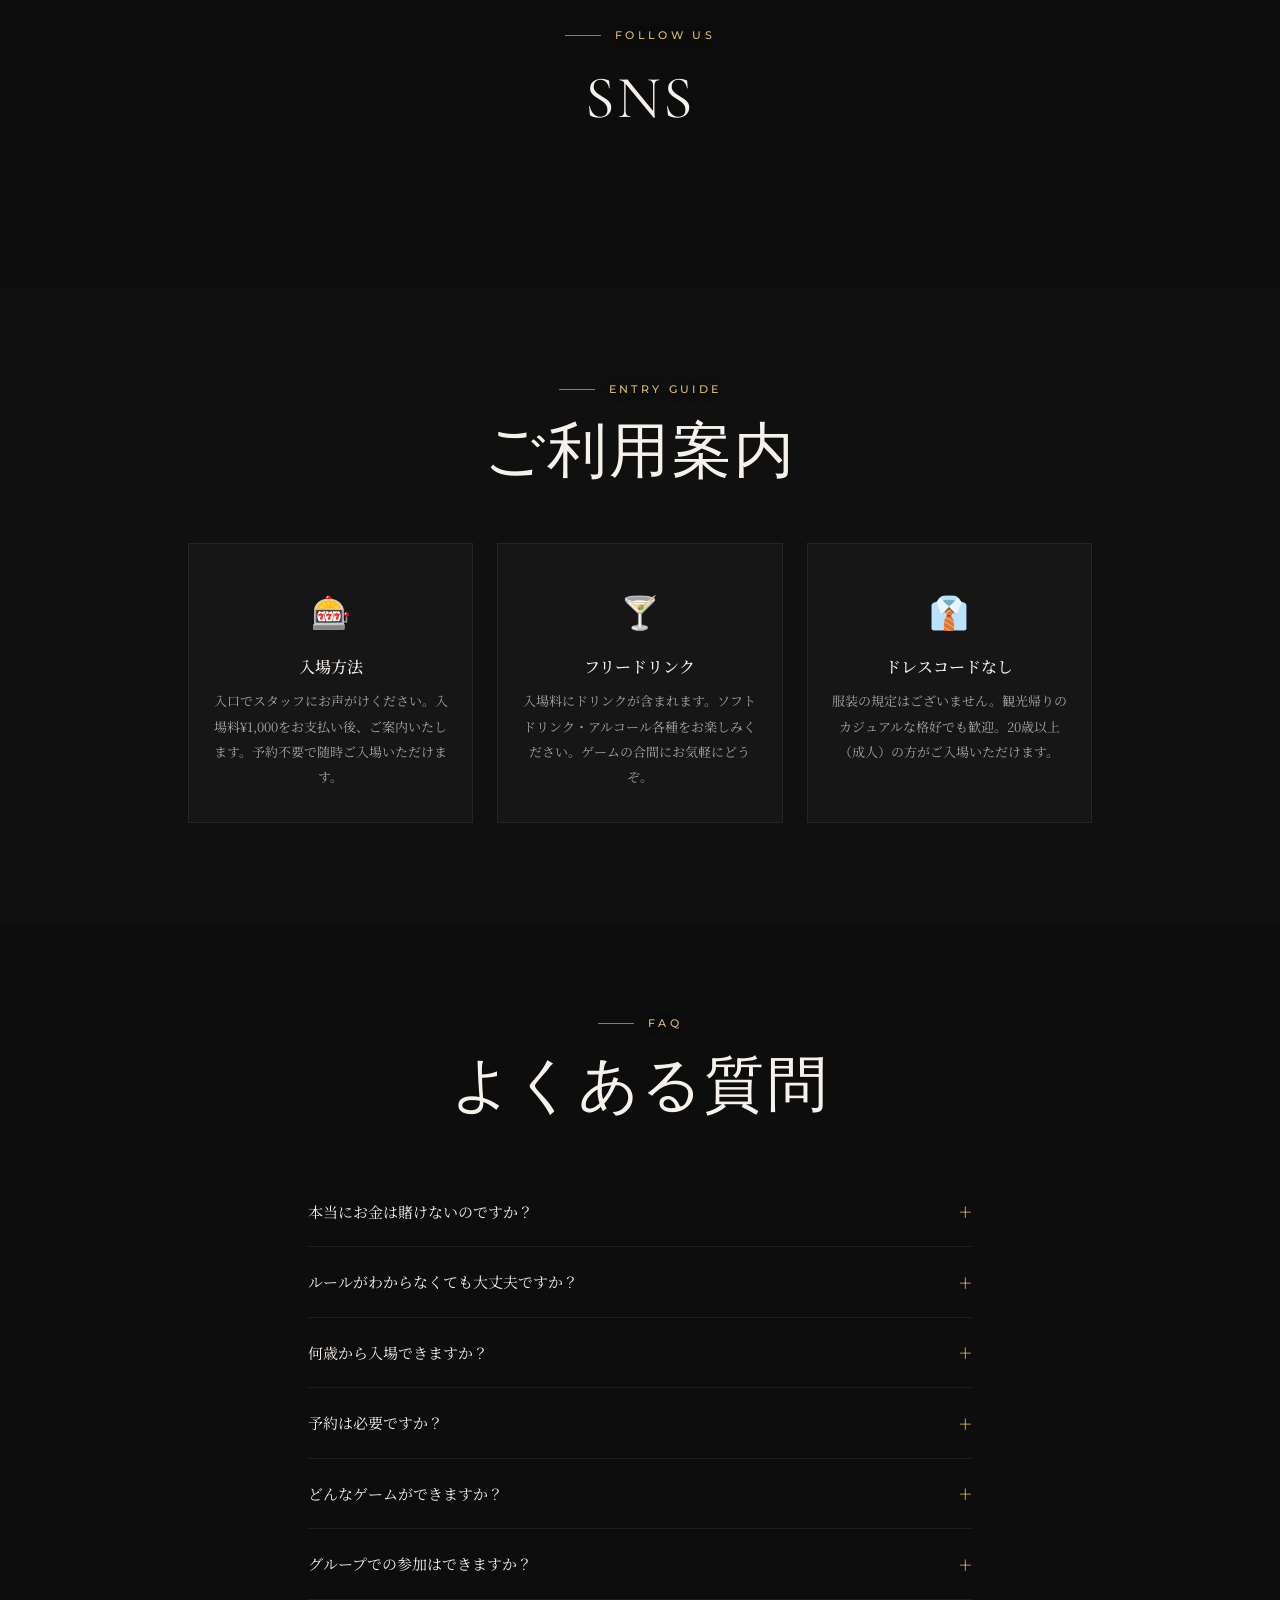
==== commit 869bcae4: "system section: reference design match" ====
--- a/index.html
+++ b/index.html
@@ -202,168 +202,141 @@
 
 <!-- ===== SYSTEM / PRICE ===== -->
 <section id="system" class="prs-section">
-  <div class="sec-head reveal">
-    <span class="eyebrow dual">System &amp; Price</span>
-    <h2 class="section-title">料金システム</h2>
-    <p class="section-subtitle">P R I C E &nbsp; &amp; &nbsp; P L A N</p>
-  </div>
-
-  <!-- Entry Fee -->
-  <div class="prs-entry reveal">
-    <p class="prs-entry-label">Entrance Fee</p>
-    <div class="prs-entry-price-wrap">
-      <span class="prs-yen">¥</span>
-      <span class="prs-amount">1,000</span>
-    </div>
-    <p class="prs-entry-ja">入場料</p>
-    <div class="prs-gold-line"></div>
-    <p class="prs-entry-note">カジノプレイ中のアルコール・ソフトドリンク<br>すべて<strong>飲み放題</strong>でお楽しみいただけます</p>
-    <p class="prs-entry-badge">FREE DRINKS INCLUDED</p>
-  </div>
-
-  <!-- Chip Pack Plans -->
-  <div class="prs-block">
-    <h3 class="prs-block-title reveal">
-      <span class="prs-en">Chip Pack Plan</span>
-      チップパックプラン
-      <span class="prs-sub">入場料込み</span>
-    </h3>
-    <div class="prs-table-wrap reveal">
-      <table class="prs-table">
-        <thead>
-          <tr>
-            <th>PLAN</th>
-            <th>PRICE</th>
-            <th>CHIPS</th>
-          </tr>
-        </thead>
-        <tbody>
-          <tr>
-            <td><span class="prs-tier-badge prs-tier-std">Standard</span></td>
-            <td class="prs-price-cell">¥5,000</td>
-            <td class="prs-chips-cell">150 chips</td>
-          </tr>
-          <tr>
-            <td><span class="prs-tier-badge prs-tier-std">Standard</span></td>
-            <td class="prs-price-cell">¥10,000</td>
-            <td class="prs-chips-cell">400 chips</td>
-          </tr>
-          <tr>
-            <td><span class="prs-tier-badge prs-tier-gold">Gold</span></td>
-            <td class="prs-price-cell prs-col-gold">¥30,000</td>
-            <td class="prs-chips-cell">1,500 chips</td>
-          </tr>
-          <tr>
-            <td><span class="prs-tier-badge prs-tier-gold">Gold</span></td>
-            <td class="prs-price-cell prs-col-gold">¥50,000</td>
-            <td class="prs-chips-cell">3,000 chips</td>
-          </tr>
-          <tr class="prs-row-plat">
-            <td><span class="prs-tier-badge prs-tier-plat">Platinum</span></td>
-            <td class="prs-price-cell prs-col-plat">¥100,000</td>
-            <td class="prs-chips-cell">8,000 chips</td>
-          </tr>
-          <tr class="prs-row-dia">
-            <td><span class="prs-tier-badge prs-tier-dia">Diamond</span></td>
-            <td class="prs-price-cell prs-col-dia">¥300,000</td>
-            <td class="prs-chips-cell">30,000 chips</td>
-          </tr>
-          <tr class="prs-row-dia">
-            <td><span class="prs-tier-badge prs-tier-dia">Diamond</span></td>
-            <td class="prs-price-cell prs-col-dia">¥500,000</td>
-            <td class="prs-chips-cell">60,000 chips</td>
-          </tr>
-          <tr class="prs-row-dia">
-            <td><span class="prs-tier-badge prs-tier-dia">Diamond</span></td>
-            <td class="prs-price-cell prs-col-dia">¥1,000,000</td>
-            <td class="prs-chips-cell">150,000 chips</td>
-          </tr>
-        </tbody>
-      </table>
-    </div>
-    <p class="prs-app-note reveal">チップの保管・管理は <strong>BLOW公式アプリ</strong> をご利用ください &nbsp;
-      <a href="https://apps.apple.com/jp/app/blow/id6737978825" target="_blank" rel="noopener" class="prs-app-link">App Store</a>
-      &nbsp;/&nbsp;
-      <a href="https://play.google.com/store/apps/details?id=com.casino.blow.android&hl=ja" target="_blank" rel="noopener" class="prs-app-link">Google Play</a>
-    </p>
-  </div>
-
-  <!-- Membership -->
-  <div class="prs-block">
-    <h3 class="prs-block-title reveal">
-      <span class="prs-en">Membership</span>
-      メンバーシップ特典
-    </h3>
-    <div class="prs-tiers reveal-stagger">
-      <div class="prs-tier-card prs-tc-gold">
-        <div class="prs-tc-header">
-          <p class="prs-tc-rank">GOLD</p>
-          <p class="prs-tc-threshold">¥30,000〜 ご利用で付与</p>
-          <p class="prs-tc-period">有効期間 <strong>30日間</strong></p>
-        </div>
-        <ul class="prs-tc-list">
-          <li>エントランスチャージ無料</li>
-        </ul>
-      </div>
-      <div class="prs-tier-card prs-tc-plat">
-        <div class="prs-tc-header">
-          <p class="prs-tc-rank">PLATINUM</p>
-          <p class="prs-tc-threshold">¥100,000〜 ご利用で付与</p>
-          <p class="prs-tc-period">有効期間 <strong>30日間</strong></p>
-        </div>
-        <ul class="prs-tc-list">
-          <li>エントランスチャージ無料</li>
-          <li>有料ドリンク飲み放題</li>
-          <li>トーナメント中飲み放題</li>
-        </ul>
-      </div>
-      <div class="prs-tier-card prs-tc-dia">
-        <div class="prs-tc-header">
-          <p class="prs-tc-rank">DIAMOND</p>
-          <p class="prs-tc-threshold">¥300,000〜 ご利用で付与</p>
-          <p class="prs-tc-period">有効期間 <strong>90〜365日間</strong></p>
-        </div>
-        <ul class="prs-tc-list">
-          <li>エントランスチャージ無料</li>
-          <li>有料ドリンク飲み放題</li>
-          <li>トーナメント中飲み放題</li>
-          <li>同伴者1名チップ共有可能</li>
-          <li>特別レートでのプレー可能</li>
-          <li>ボーナスマイル付与</li>
-        </ul>
-      </div>
-    </div>
-  </div>
-
-  <!-- Mile System -->
-  <div class="prs-mile reveal">
-    <div class="prs-mile-inner">
-      <h3 class="prs-mile-title">
-        <span class="prs-en">Mile Program</span>
-        マイル制度
-      </h3>
-      <p class="prs-mile-earn">入場料・チップご購入 <strong>¥1,000</strong> につき <strong>1マイル</strong> 付与</p>
-      <div class="prs-mile-rewards">
-        <div class="prs-mile-item">
-          <span class="prs-mi-num">500マイル</span>
-          <span class="prs-mi-arrow">→</span>
-          <div class="prs-mi-rwd">
-            <strong>チップと交換</strong>
-            <span>1マイル＝10円換算</span>
+
+  <!-- Price heading + entry fee -->
+  <div class="prs-inner">
+    <h2 class="prs-h-price reveal">Price</h2>
+    <div class="prs-fee reveal">
+      <span class="prs-fee-lbl">入場料</span>
+      <span class="prs-fee-val">¥1,000　カジノプレイ中ドリンク飲み放題</span>
+    </div>
+  </div>
+
+  <!-- Chip pricing -->
+  <div class="prs-inner prs-chips-block">
+    <h3 class="prs-chips-h reveal">チップ料金</h3>
+    <p class="prs-chips-desc reveal">チップが通常より多く付与されるお得なパックプランをご用意しております。<br>すべてのパックは入場料込みの金額です。</p>
+    <div class="prs-cards reveal">
+
+      <div class="prs-card">
+        <p class="prs-cp">¥5,000／150chips</p>
+      </div>
+      <div class="prs-card">
+        <p class="prs-cp">¥10,000／400chips</p>
+      </div>
+      <div class="prs-card prs-card-gold">
+        <p class="prs-cp prs-cp-gold">¥30,000／1,500chips</p>
+        <p class="prs-plus">+</p>
+        <div class="prs-mbadge prs-mb-gold"><span class="prs-mb-rank">GOLD</span><span class="prs-mb-mem">MEMBER</span></div>
+        <p class="prs-days prs-days-gold">30days</p>
+      </div>
+      <div class="prs-card prs-card-gold">
+        <p class="prs-cp prs-cp-gold">¥50,000／3,000chips</p>
+        <p class="prs-plus">+</p>
+        <div class="prs-mbadge prs-mb-gold"><span class="prs-mb-rank">GOLD</span><span class="prs-mb-mem">MEMBER</span></div>
+        <p class="prs-days prs-days-gold">30days</p>
+      </div>
+      <div class="prs-card prs-card-plat">
+        <p class="prs-cp prs-cp-plat">¥100,000／8,000chips</p>
+        <p class="prs-plus">+</p>
+        <div class="prs-mbadge prs-mb-plat"><span class="prs-mb-rank">PLATINUM</span><span class="prs-mb-mem">MEMBER</span></div>
+        <p class="prs-days prs-days-plat">30days</p>
+      </div>
+      <div class="prs-card prs-card-dia">
+        <p class="prs-cp prs-cp-dia">¥300,000／30,000chips</p>
+        <p class="prs-plus">+</p>
+        <div class="prs-mbadge prs-mb-dia"><span class="prs-mb-rank">DIAMOND</span><span class="prs-mb-mem">MEMBER</span></div>
+        <p class="prs-days prs-days-dia">90days</p>
+      </div>
+      <div class="prs-card prs-card-dia">
+        <p class="prs-cp prs-cp-dia">¥500,000／60,000chips</p>
+        <p class="prs-plus">+</p>
+        <div class="prs-mbadge prs-mb-dia"><span class="prs-mb-rank">DIAMOND</span><span class="prs-mb-mem">MEMBER</span></div>
+        <p class="prs-days prs-days-dia">180days</p>
+      </div>
+      <div class="prs-card prs-card-dia">
+        <p class="prs-cp prs-cp-dia">¥1,000,000／150,000chips</p>
+        <p class="prs-plus">+</p>
+        <div class="prs-mbadge prs-mb-dia"><span class="prs-mb-rank">DIAMOND</span><span class="prs-mb-mem">MEMBER</span></div>
+        <p class="prs-days prs-days-dia">365days</p>
+      </div>
+
+    </div>
+  </div>
+
+  <!-- Membership benefits -->
+  <div class="prs-inner prs-mem-block">
+
+    <div class="prs-mem-row reveal">
+      <div class="prs-mem-left">
+        <div class="prs-mbadge prs-mb-gold prs-mb-lg"><span class="prs-mb-rank">GOLD</span><span class="prs-mb-mem">MEMBER</span></div>
+        <p class="prs-mem-days prs-days-gold">30days</p>
+      </div>
+      <ul class="prs-mem-list">
+        <li>エントランスチャージ無料</li>
+      </ul>
+    </div>
+
+    <div class="prs-mem-row reveal">
+      <div class="prs-mem-left">
+        <div class="prs-mbadge prs-mb-plat prs-mb-lg"><span class="prs-mb-rank">PLATINUM</span><span class="prs-mb-mem">MEMBER</span></div>
+        <p class="prs-mem-days prs-days-plat">30days</p>
+      </div>
+      <ul class="prs-mem-list">
+        <li>エントランスチャージ無料</li>
+        <li>有料ドリンク飲み放題</li>
+        <li>トーナメント中飲み放題</li>
+      </ul>
+    </div>
+
+    <div class="prs-mem-row reveal">
+      <div class="prs-mem-left">
+        <div class="prs-mbadge prs-mb-dia prs-mb-lg"><span class="prs-mb-rank">DIAMOND</span><span class="prs-mb-mem">MEMBER</span></div>
+        <p class="prs-mem-days prs-days-dia">90 or 180 or 365days</p>
+      </div>
+      <ul class="prs-mem-list">
+        <li>エントランスチャージ無料</li>
+        <li>有料ドリンク飲み放題</li>
+        <li>トーナメント中飲み放題</li>
+        <li>同伴者1名にチップ共有可能</li>
+        <li>特別レートでのプレー可能</li>
+        <li>ボーナスマイル（¥300,000：3,000マイル / ¥500,000：5,000マイル / ¥1,000,000：10,000マイル）付与</li>
+      </ul>
+    </div>
+
+  </div>
+
+  <!-- Note + App download -->
+  <div class="prs-inner">
+    <p class="prs-note reveal">※POOL BLOWでのGOLD MEMBERは、¥50,000購入からになります。</p>
+    <div class="prs-app-block reveal">
+      <p class="prs-app-title">チップの保管・管理にはBLOW公式アプリをお使いください</p>
+      <div class="prs-app-badges">
+        <a href="https://apps.apple.com/jp/app/blow/id6737978825" target="_blank" rel="noopener" class="prs-dl prs-dl-apple">
+          <svg class="prs-dl-ico" viewBox="0 0 24 29" fill="none" xmlns="http://www.w3.org/2000/svg" aria-hidden="true">
+            <path d="M20.07 14.94c-.04-3.81 3.11-5.64 3.25-5.73-1.77-2.59-4.52-2.95-5.5-2.99-2.34-.24-4.58 1.38-5.77 1.38-1.2 0-3.05-1.35-5.01-1.31-2.57.04-4.95 1.49-6.27 3.77C-1.8 14.82.98 21.99 3.59 25.93c1.3 1.89 2.85 4.01 4.87 3.93 1.96-.08 2.7-1.27 5.07-1.27 2.36 0 3.04 1.27 5.11 1.23 2.11-.04 3.44-1.93 4.73-3.83 1.5-2.19 2.11-4.32 2.14-4.43-.05-.02-4.1-1.58-4.14-6.62zM16.27 4.1C17.34 2.81 18.07.94 17.87-.99c-1.61.07-3.56 1.07-4.71 2.43-.99 1.16-1.88 3.08-1.64 4.88 1.79.14 3.63-.91 4.75-2.22z" fill="#fff"/>
+          </svg>
+          <div class="prs-dl-txt">
+            <span class="prs-dl-sub">からダウンロード</span>
+            <span class="prs-dl-main">App Store</span>
           </div>
-        </div>
-        <p class="prs-mile-or">or</p>
-        <div class="prs-mile-item">
-          <span class="prs-mi-num">5,000マイル</span>
-          <span class="prs-mi-arrow">→</span>
-          <div class="prs-mi-rwd">
-            <strong>海外提携ホテル1泊</strong>
-            <span>プレゼント</span>
+        </a>
+        <a href="https://play.google.com/store/apps/details?id=com.casino.blow.android&hl=ja" target="_blank" rel="noopener" class="prs-dl prs-dl-google">
+          <svg class="prs-dl-ico" viewBox="0 0 24 26" fill="none" xmlns="http://www.w3.org/2000/svg" aria-hidden="true">
+            <path d="M.5.6C.19.94 0 1.46 0 2.14v21.72c0 .68.19 1.2.5 1.54l.08.08L12.27 13.8v-.27L.58.52.5.6z" fill="#4285F4"/>
+            <path d="M16.27 17.88l-3.99-4.08v-.27l4-4.08.09.05 4.74 2.69c1.35.77 1.35 2.03 0 2.8l-4.73 2.68-.11.21z" fill="#FBBC04"/>
+            <path d="M16.38 17.83L12.28 13.66 .5 25.4c.44.47 1.17.53 2 .07l13.88-7.64" fill="#34A853"/>
+            <path d="M16.38 9.53L2.5.89C1.67.42.94.49.5.96l11.78 11.74 4.1-4.17z" fill="#EA4335"/>
+          </svg>
+          <div class="prs-dl-txt">
+            <span class="prs-dl-sub">で手に入れよう</span>
+            <span class="prs-dl-main">Google Play</span>
           </div>
-        </div>
-      </div>
-    </div>
-  </div>
+        </a>
+      </div>
+    </div>
+  </div>
+
 </section>
 
 <!-- ===== FEATURES ===== -->
--- a/shared.css
+++ b/shared.css
@@ -329,7 +329,7 @@
   background-size: cover;
   background-position: center;
   opacity: 0; z-index: 0;
-  transition: opacity 1.8s ease;
+  transition: opacity 0.5s ease;
 }
 .hero-photo-bg.visible { opacity: 0.42; }
 
@@ -810,222 +810,152 @@
 .cta-actions { display: flex; gap: 16px; justify-content: center; flex-wrap: wrap; margin-bottom: 18px; }
 .cta-note { font-family: var(--sans); font-size: 10px; letter-spacing: .22em; color: var(--muted); text-transform: uppercase; }
 
-/* ── 19. System / Price ──────────────────────────────── */
-.sp-section { padding: 100px 0 80px; }
-
-/* Entry Fee Banner */
-.sp-entry {
-  max-width: 820px; margin: 0 auto 72px;
-  display: flex; align-items: center; gap: 56px;
+/* ── 19. Price & System ───────────────────────────────── */
+.prs-section { padding: 100px 0 80px; position: relative; z-index: 1; }
+
+/* ─ Entry Fee ─ */
+.prs-entry {
+  max-width: 660px; margin: 0 auto 72px;
+  text-align: center; padding: 64px 48px;
   background: var(--bg-card);
-  border: 1px solid rgba(201,168,76,.18);
-  border-radius: 4px; padding: 48px 56px;
-  position: relative; overflow: hidden;
-}
-.sp-entry::before {
+  border: 1px solid rgba(201,168,76,.2);
+  border-radius: 4px; position: relative; overflow: hidden;
+}
+.prs-entry::before {
   content: ''; position: absolute; inset: 0;
-  background: radial-gradient(ellipse at 20% 50%, rgba(201,168,76,.04) 0%, transparent 65%);
+  background: radial-gradient(ellipse at 50% 0%, rgba(201,168,76,.07) 0%, transparent 70%);
   pointer-events: none;
 }
-.sp-chip-fig {
-  flex: 0 0 160px; width: 160px; height: 160px; margin: 0;
-}
-.sp-chip-fig svg {
-  width: 100%; height: 100%;
-  filter: drop-shadow(0 0 24px rgba(201,168,76,.22));
-}
-.sp-entry-body { flex: 1; min-width: 0; }
-.sp-entry-en {
+.prs-entry-label {
   font-family: var(--serif); font-style: italic;
-  font-size: 12px; letter-spacing: .22em;
-  color: var(--gold-soft); margin-bottom: 10px;
-}
-.sp-entry-price {
-  font-family: var(--serif); font-size: clamp(52px, 8vw, 80px);
-  font-weight: 300; color: var(--ink); line-height: 1; margin: 0 0 4px;
-}
-.sp-yen { font-size: .52em; vertical-align: .16em; color: var(--gold); }
-.sp-entry-sub {
-  font-size: 13px; letter-spacing: .18em; color: var(--ink-soft); margin-bottom: 18px;
-}
-.sp-entry-note {
-  font-size: 13px; line-height: 1.9; color: var(--ink-muted);
-  border-left: 2px solid rgba(201,168,76,.3); padding-left: 14px;
-}
-
-/* Blocks */
-.sp-block {
-  max-width: 1080px; margin: 0 auto 72px; padding: 0 24px;
-}
-.sp-block-title {
-  display: flex; align-items: baseline; flex-wrap: wrap; gap: 10px 16px;
-  font-family: var(--serif-jp); font-size: 17px; font-weight: 400;
-  color: var(--ink); margin-bottom: 32px;
-}
-.sb-en {
+  font-size: 12px; letter-spacing: .28em; text-transform: uppercase;
+  color: var(--gold-soft); margin-bottom: 20px;
+}
+.prs-entry-price-wrap {
+  display: flex; align-items: baseline; justify-content: center; gap: 4px; margin-bottom: 8px;
+}
+.prs-yen { font-family: var(--serif); font-size: clamp(28px,5vw,40px); font-weight: 300; color: var(--gold); }
+.prs-amount {
+  font-family: var(--serif); font-size: clamp(64px,12vw,96px);
+  font-weight: 300; color: var(--ink); line-height: 1; letter-spacing: -.02em;
+}
+.prs-entry-ja { font-size: 12px; letter-spacing: .22em; color: var(--ink-soft); margin-bottom: 28px; }
+.prs-gold-line { width: 80px; height: 1px; background: rgba(201,168,76,.4); margin: 0 auto 24px; }
+.prs-entry-note { font-size: 13px; line-height: 1.9; color: var(--ink-muted); margin-bottom: 24px; }
+.prs-entry-badge {
+  display: inline-block;
+  font-family: var(--sans); font-size: 9px; letter-spacing: .28em;
+  color: var(--gold); border: 1px solid rgba(201,168,76,.35); padding: 6px 18px; border-radius: 2px;
+}
+
+/* ─ Block ─ */
+.prs-block { max-width: 900px; margin: 0 auto 72px; padding: 0 24px; }
+.prs-block-title {
+  display: flex; align-items: baseline; flex-wrap: wrap; gap: 8px 16px;
+  font-family: var(--serif-jp); font-size: 17px; font-weight: 400; color: var(--ink); margin-bottom: 32px;
+}
+.prs-en {
   font-family: var(--serif); font-style: italic;
-  font-size: 10px; letter-spacing: .28em;
-  color: var(--gold-soft); display: block; text-transform: uppercase;
-  min-width: 100%;
-}
-.sb-note {
-  font-size: 11px; color: var(--ink-muted); letter-spacing: .06em;
-  border: 1px solid rgba(201,168,76,.2); border-radius: 2px; padding: 2px 8px;
-  font-family: var(--sans);
-}
-
-/* Chip Pack Grid */
-.cp-grid {
-  display: grid; grid-template-columns: repeat(4, 1fr); gap: 12px;
-}
-.cp-card {
-  background: var(--bg-card);
-  border: 1px solid rgba(201,168,76,.1);
-  border-radius: 4px; padding: 24px 16px 20px;
-  text-align: center; position: relative;
-  transition: border-color .25s ease, box-shadow .25s ease;
-}
-.cp-card:hover {
-  border-color: rgba(201,168,76,.38);
-  box-shadow: 0 0 22px rgba(201,168,76,.06);
-}
-.cp-gold { border-color: rgba(201,168,76,.22); background: rgba(30,24,0,.4); }
-.cp-plat { border-color: rgba(168,169,173,.18); }
-.cp-dia  { border-color: rgba(124,166,216,.18); background: rgba(9,15,30,.6); }
-.cp-badge {
-  position: absolute; top: -1px; left: 50%; transform: translateX(-50%);
-  font-family: var(--sans); font-size: 9px; letter-spacing: .2em;
-  padding: 2px 9px; border-radius: 0 0 3px 3px; white-space: nowrap;
-  border: 1px solid currentColor; border-top: none; background: var(--bg);
-}
-.cp-badge-gold { color: var(--gold); }
-.cp-badge-plat { color: #A8A9AD; }
-.cp-badge-dia  { color: #7CA6D8; }
-.cp-icon { width: 52px; height: 52px; margin: 8px auto 14px; }
-.cp-icon svg { width: 100%; height: 100%; }
-.cp-price {
-  font-family: var(--serif); font-size: 17px; font-weight: 300;
-  color: var(--ink); letter-spacing: .02em; margin-bottom: 5px;
-}
-.cp-price-gold { color: var(--gold); }
-.cp-price-plat { color: #A8A9AD; }
-.cp-price-dia  { color: #7CA6D8; }
-.cp-chips {
-  font-family: var(--sans); font-size: 11px;
-  color: var(--ink-muted); letter-spacing: .08em;
-}
-
-/* App link */
-.sp-app-note {
-  margin-top: 22px; font-size: 12.5px;
-  color: var(--ink-muted); text-align: center; line-height: 2;
-}
-.sp-app-link {
-  color: var(--gold-soft);
-  border-bottom: 1px solid rgba(201,168,76,.25);
-  transition: color .2s;
-}
-.sp-app-link:hover { color: var(--gold); }
-
-/* Membership Grid */
-.mem-grid {
-  display: grid; grid-template-columns: repeat(3, 1fr); gap: 16px;
-}
-.mem-card {
-  background: var(--bg-card);
-  border: 1px solid rgba(201,168,76,.12);
-  border-radius: 4px; padding: 36px 24px 30px;
-  text-align: center; position: relative;
-}
-.mem-gold { border-color: rgba(201,168,76,.22); }
-.mem-plat { border-color: rgba(168,169,173,.18); }
-.mem-dia  { border-color: rgba(124,166,216,.18); background: rgba(8,13,28,.7); }
-.mem-fig  { width: 64px; height: auto; margin: 0 auto 18px; }
-.mem-fig svg { width: 100%; height: 100%; }
-.mem-rank {
-  font-family: var(--serif); font-size: 22px; font-weight: 300;
-  letter-spacing: .32em; margin-bottom: 8px;
-}
-.mem-rank-gold { color: var(--gold); }
-.mem-rank-plat { color: #A8A9AD; }
-.mem-rank-dia  { color: #7CA6D8; }
-.mem-trigger {
-  font-size: 11px; color: var(--ink-muted);
-  letter-spacing: .04em; margin-bottom: 6px;
-}
-.mem-valid {
-  font-size: 12px; color: var(--ink-soft);
-  letter-spacing: .04em; margin-bottom: 18px;
-  padding-bottom: 18px; border-bottom: 1px solid rgba(255,255,255,.06);
-}
-.mem-valid strong { color: var(--ink); }
-.mem-benefits {
-  list-style: none; text-align: left;
-  font-size: 12.5px; color: var(--ink-soft); line-height: 2.1;
-}
-.mem-benefits li::before {
-  content: '✦ '; color: rgba(201,168,76,.45); font-size: 9px;
-}
-.mem-benefits-dia li::before { color: rgba(124,166,216,.5); }
-
-/* Mile System */
-.sp-mile {
-  max-width: 820px; margin: 0 auto;
-  display: flex; align-items: center; gap: 40px;
-  background: var(--bg-card);
-  border: 1px solid rgba(201,168,76,.14);
-  border-radius: 4px; padding: 36px 48px;
-}
-.sp-mile-icon { flex: 0 0 72px; }
-.sp-mile-icon svg {
-  width: 72px; height: 72px;
-  filter: drop-shadow(0 0 10px rgba(201,168,76,.15));
-}
-.sp-mile-body { flex: 1; }
-.sp-mile-title {
-  font-family: var(--serif); font-size: 20px; font-weight: 300;
-  letter-spacing: .22em; color: var(--gold-soft); margin-bottom: 10px;
-}
-.sp-mile-earn {
-  font-size: 13.5px; color: var(--ink-soft); margin-bottom: 20px; line-height: 1.8;
-}
-.sp-mile-earn strong { color: var(--ink); }
-.mile-row { display: flex; align-items: center; gap: 14px; flex-wrap: wrap; }
-.mile-item {
-  display: flex; align-items: center; gap: 12px;
-  background: var(--bg-light); border-radius: 3px; padding: 14px 18px;
-  flex: 1; min-width: 220px;
-}
-.mi-num {
-  font-family: var(--serif); font-size: 16px;
-  color: var(--gold); font-weight: 300; white-space: nowrap;
-}
-.mi-arrow { color: var(--ink-muted); font-size: 16px; flex-shrink: 0; }
-.mi-reward { display: flex; flex-direction: column; gap: 2px; }
-.mi-rwd-main { font-size: 13px; color: var(--ink); }
-.mi-rwd-sub  { font-size: 11px; color: var(--ink-muted); }
-.mile-or {
-  font-family: var(--serif); font-style: italic;
-  font-size: 13px; color: var(--ink-muted); letter-spacing: .1em;
-}
-
-/* System mobile */
-@media (max-width: 900px) {
-  .cp-grid { grid-template-columns: repeat(4, 1fr); }
-  .mem-grid { grid-template-columns: 1fr; max-width: 480px; margin-inline: auto; }
-}
+  font-size: 10px; letter-spacing: .3em; color: var(--gold-soft);
+  text-transform: uppercase; min-width: 100%; display: block;
+}
+.prs-sub {
+  font-size: 11px; color: var(--ink-muted); letter-spacing: .04em;
+  border: 1px solid rgba(201,168,76,.18); border-radius: 2px; padding: 2px 8px; font-family: var(--sans);
+}
+
+/* ─ Chip Pack Table ─ */
+.prs-table-wrap { overflow-x: auto; -webkit-overflow-scrolling: touch; }
+.prs-table { width: 100%; border-collapse: collapse; font-family: var(--sans); font-size: 13px; }
+.prs-table thead tr { border-bottom: 1px solid rgba(201,168,76,.25); }
+.prs-table thead th {
+  font-size: 9px; letter-spacing: .28em; color: var(--gold-soft);
+  font-weight: 400; text-align: left; padding: 10px 16px;
+}
+.prs-table thead th:last-child { text-align: right; }
+.prs-table tbody tr { border-bottom: 1px solid rgba(255,255,255,.04); transition: background .2s; }
+.prs-table tbody tr:hover { background: rgba(255,255,255,.025); }
+.prs-table td { padding: 14px 16px; color: var(--ink-soft); }
+.prs-table td:last-child { text-align: right; }
+.prs-tier-badge {
+  display: inline-block; font-size: 9px; letter-spacing: .18em; font-weight: 500; padding: 2px 8px; border-radius: 2px;
+}
+.prs-tier-std  { color: var(--ink-muted); border: 1px solid rgba(255,255,255,.1); }
+.prs-tier-gold { color: var(--gold);  border: 1px solid rgba(201,168,76,.3);  background: rgba(201,168,76,.04); }
+.prs-tier-plat { color: #A8A9AD;      border: 1px solid rgba(168,169,173,.3); }
+.prs-tier-dia  { color: #7CA6D8;      border: 1px solid rgba(124,166,216,.3); background: rgba(124,166,216,.04); }
+.prs-row-plat { background: rgba(168,169,173,.02); }
+.prs-row-dia  { background: rgba(9,15,30,.4); }
+.prs-price-cell { font-family: var(--serif); font-size: 15px; font-weight: 300; color: var(--ink); }
+.prs-chips-cell { color: var(--ink-muted); font-size: 12px; }
+.prs-col-gold { color: var(--gold) !important; }
+.prs-col-plat { color: #A8A9AD !important; }
+.prs-col-dia  { color: #7CA6D8 !important; }
+.prs-app-note { margin-top: 20px; font-size: 12.5px; color: var(--ink-muted); text-align: center; line-height: 2; }
+.prs-app-link { color: var(--gold-soft); border-bottom: 1px solid rgba(201,168,76,.25); transition: color .2s; }
+.prs-app-link:hover { color: var(--gold); }
+
+/* ─ Membership ─ */
+.prs-tiers { display: grid; grid-template-columns: repeat(3, 1fr); gap: 16px; }
+.prs-tier-card {
+  background: var(--bg-card); border: 1px solid rgba(255,255,255,.06);
+  border-radius: 4px; padding: 32px 24px 28px;
+}
+.prs-tc-gold { border-top: 2px solid var(--gold); }
+.prs-tc-plat { border-top: 2px solid #A8A9AD; }
+.prs-tc-dia  { border-top: 2px solid #7CA6D8; background: rgba(9,15,30,.6); }
+.prs-tc-header { margin-bottom: 20px; padding-bottom: 20px; border-bottom: 1px solid rgba(255,255,255,.06); }
+.prs-tc-rank {
+  font-family: var(--serif); font-size: 20px; font-weight: 300; letter-spacing: .3em; margin-bottom: 10px;
+}
+.prs-tc-gold .prs-tc-rank { color: var(--gold); }
+.prs-tc-plat .prs-tc-rank { color: #A8A9AD; }
+.prs-tc-dia  .prs-tc-rank { color: #7CA6D8; }
+.prs-tc-threshold { font-size: 11px; color: var(--ink-muted); letter-spacing: .03em; margin-bottom: 4px; }
+.prs-tc-period { font-size: 12px; color: var(--ink-soft); }
+.prs-tc-list { list-style: none; padding: 0; margin: 0; }
+.prs-tc-list li {
+  font-size: 12.5px; color: var(--ink-soft); line-height: 1;
+  padding: 9px 0 9px 16px; border-bottom: 1px solid rgba(255,255,255,.04); position: relative;
+}
+.prs-tc-list li::before { content: '—'; position: absolute; left: 0; color: rgba(201,168,76,.4); font-size: 10px; }
+.prs-tc-dia .prs-tc-list li::before { color: rgba(124,166,216,.4); }
+.prs-tc-list li:last-child { border-bottom: none; }
+
+/* ─ Mile ─ */
+.prs-mile { max-width: 900px; margin: 0 auto; padding: 0 24px; }
+.prs-mile-inner {
+  background: var(--bg-card); border: 1px solid rgba(201,168,76,.15);
+  border-radius: 4px; padding: 48px 56px; text-align: center; position: relative; overflow: hidden;
+}
+.prs-mile-inner::before {
+  content: ''; position: absolute; inset: 0;
+  background: radial-gradient(ellipse at 50% 100%, rgba(201,168,76,.04) 0%, transparent 65%);
+  pointer-events: none;
+}
+.prs-mile-title {
+  font-family: var(--serif-jp); font-size: 18px; font-weight: 400; color: var(--ink);
+  margin-bottom: 14px; display: flex; flex-direction: column; align-items: center; gap: 8px;
+}
+.prs-mile-earn { font-size: 13px; color: var(--ink-muted); line-height: 1.8; margin-bottom: 32px; }
+.prs-mile-earn strong { color: var(--gold); }
+.prs-mile-rewards { display: flex; align-items: center; justify-content: center; gap: 32px; flex-wrap: wrap; }
+.prs-mile-item { display: flex; align-items: center; gap: 14px; }
+.prs-mi-num { font-family: var(--serif); font-size: 20px; font-weight: 300; color: var(--gold); }
+.prs-mi-arrow { color: rgba(201,168,76,.4); font-size: 18px; }
+.prs-mi-rwd { display: flex; flex-direction: column; gap: 4px; text-align: left; }
+.prs-mi-rwd strong { color: var(--ink); font-size: 14px; font-weight: 400; }
+.prs-mi-rwd span { color: var(--ink-muted); font-size: 11px; letter-spacing: .04em; }
+.prs-mile-or {
+  font-family: var(--serif); font-style: italic; font-size: 14px; color: var(--ink-muted); letter-spacing: .1em;
+}
+
+/* ─ Responsive ─ */
 @media (max-width: 768px) {
-  .sp-entry { flex-direction: column; text-align: center; padding: 36px 28px; gap: 28px; }
-  .sp-chip-fig { flex: 0 0 120px; width: 120px; height: 120px; }
-  .sp-entry-note { text-align: left; }
-  .cp-grid { grid-template-columns: repeat(2, 1fr); gap: 10px; }
-  .sp-mile { flex-direction: column; padding: 28px 24px; text-align: center; }
-  .mile-row { flex-direction: column; }
-  .mile-item { min-width: 0; width: 100%; }
-}
-@media (max-width: 480px) {
-  .cp-grid { grid-template-columns: repeat(2, 1fr); }
-  .mem-grid { grid-template-columns: 1fr; max-width: none; }
+  .prs-entry { padding: 48px 28px; margin-bottom: 48px; }
+  .prs-tiers { grid-template-columns: 1fr; }
+  .prs-mile-inner { padding: 36px 24px; }
+  .prs-mile-rewards { flex-direction: column; gap: 20px; }
 }
 
 /* ── 20. Footer ───────────────────────────────────────── */
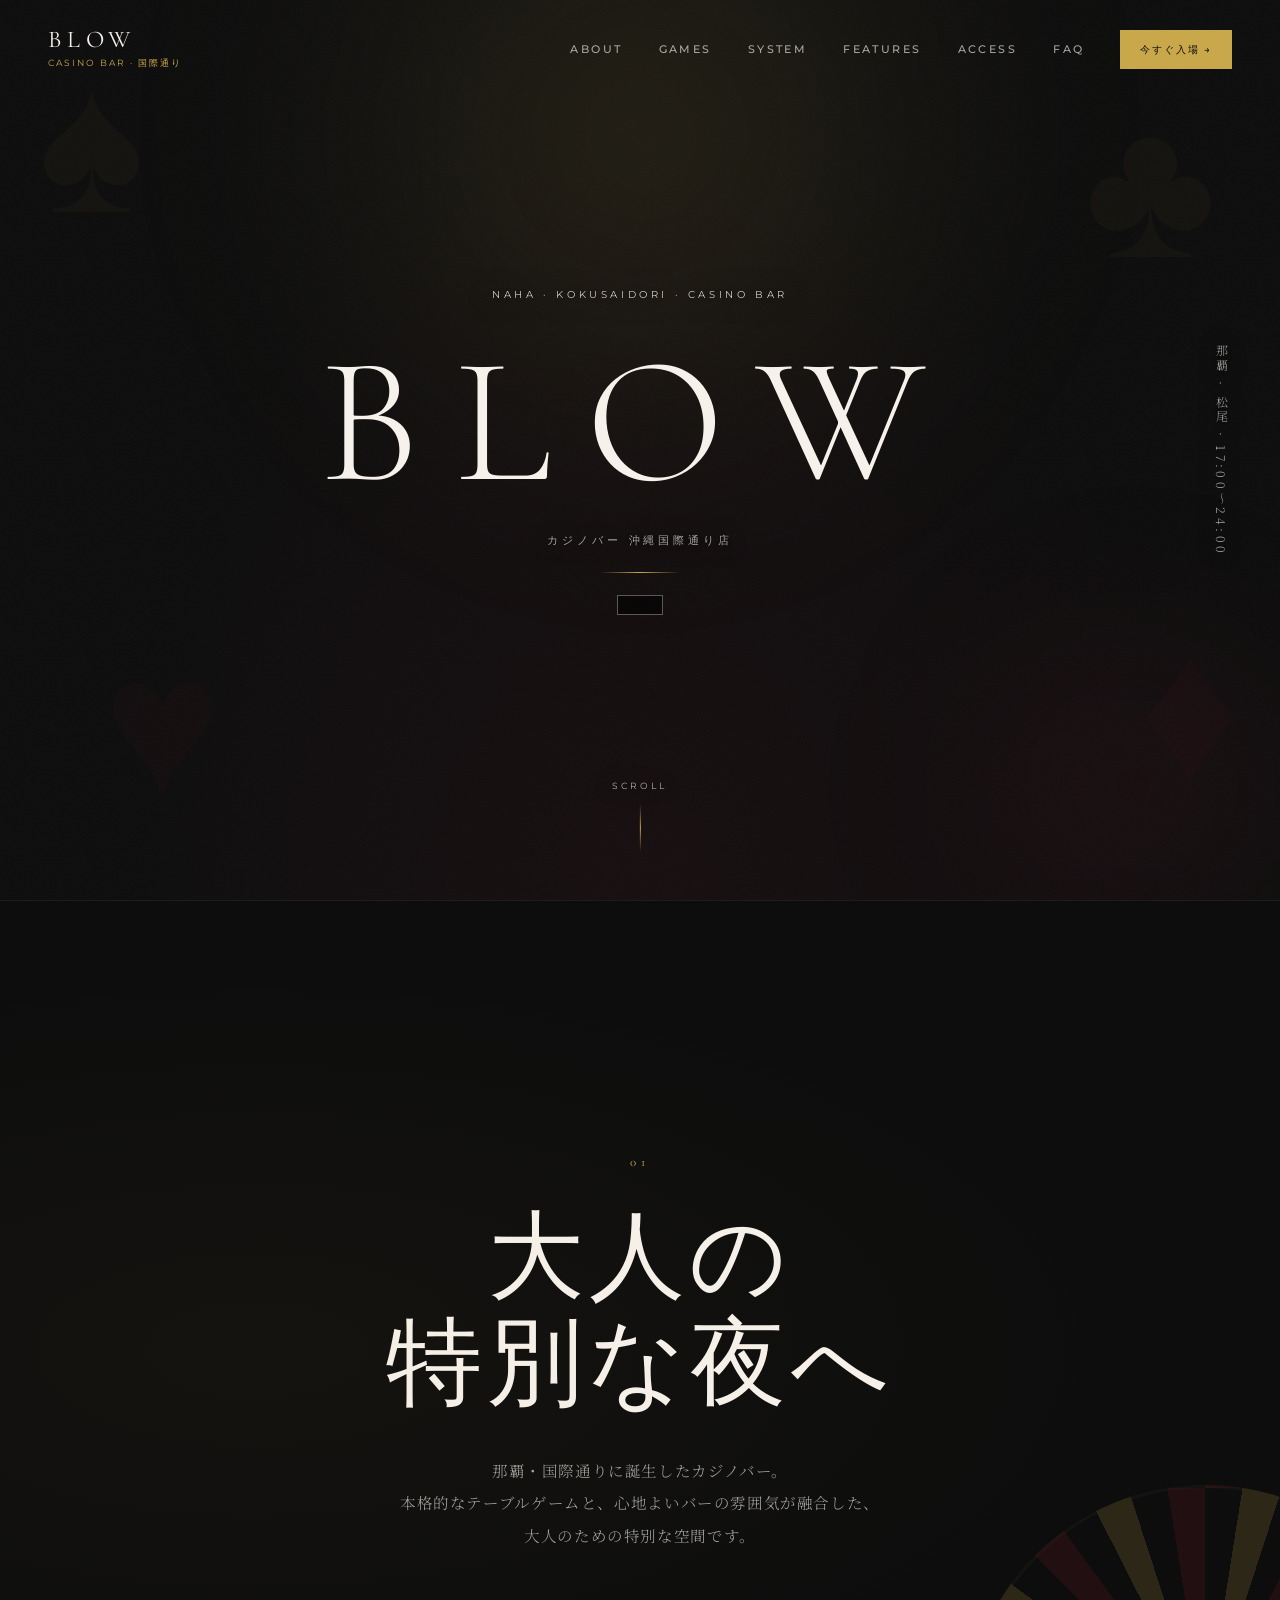
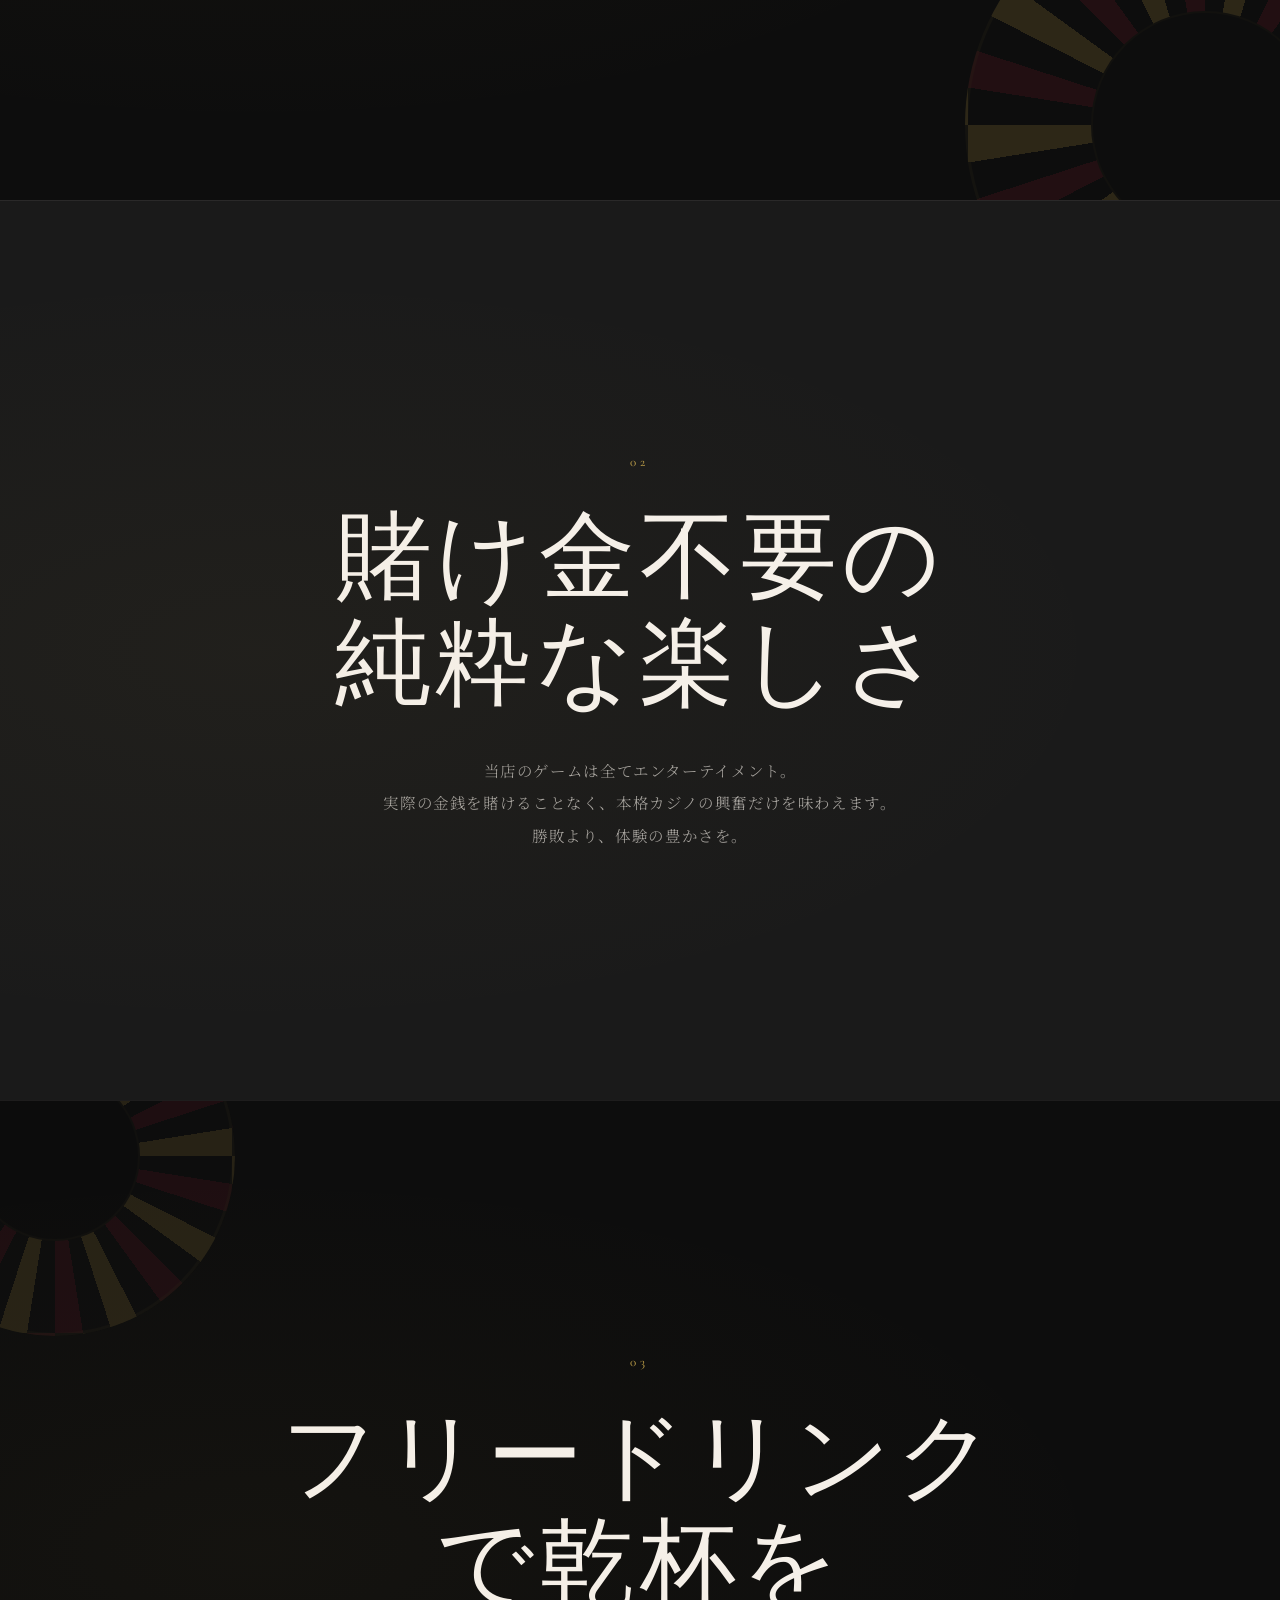
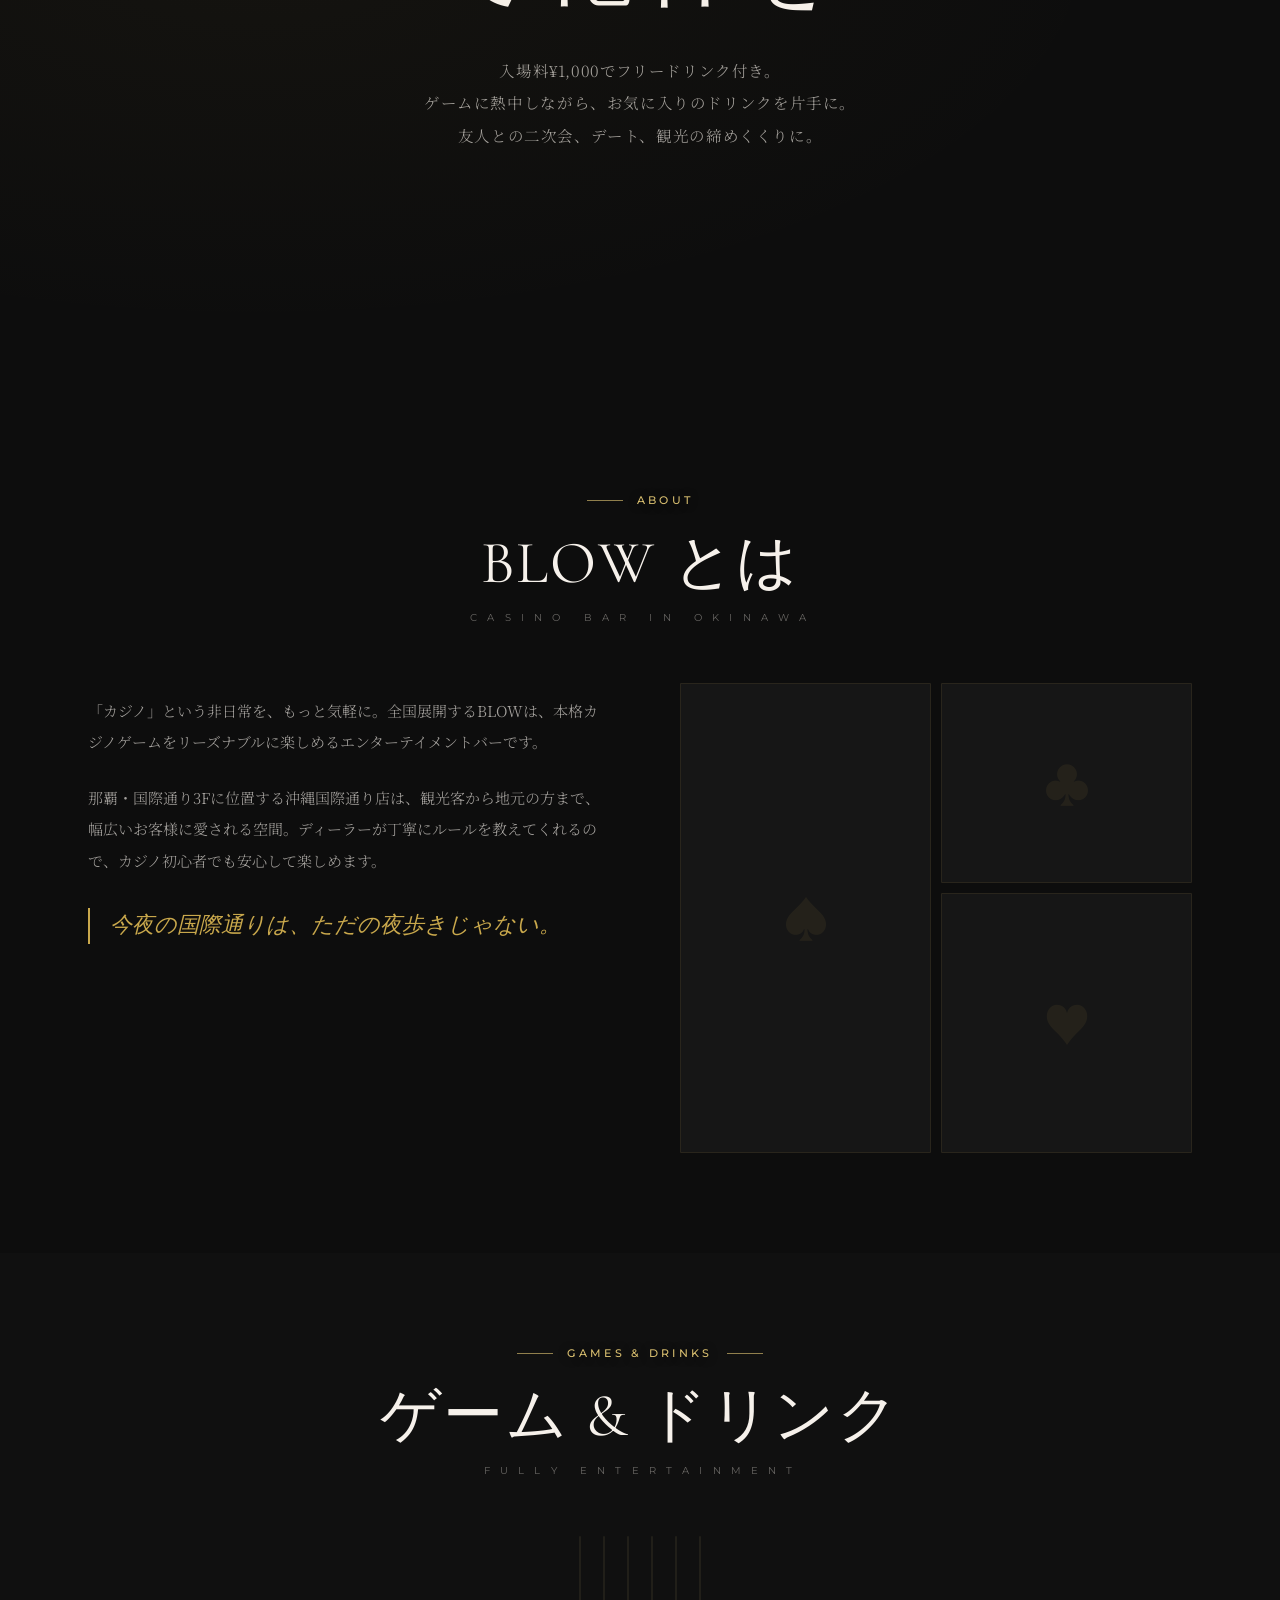
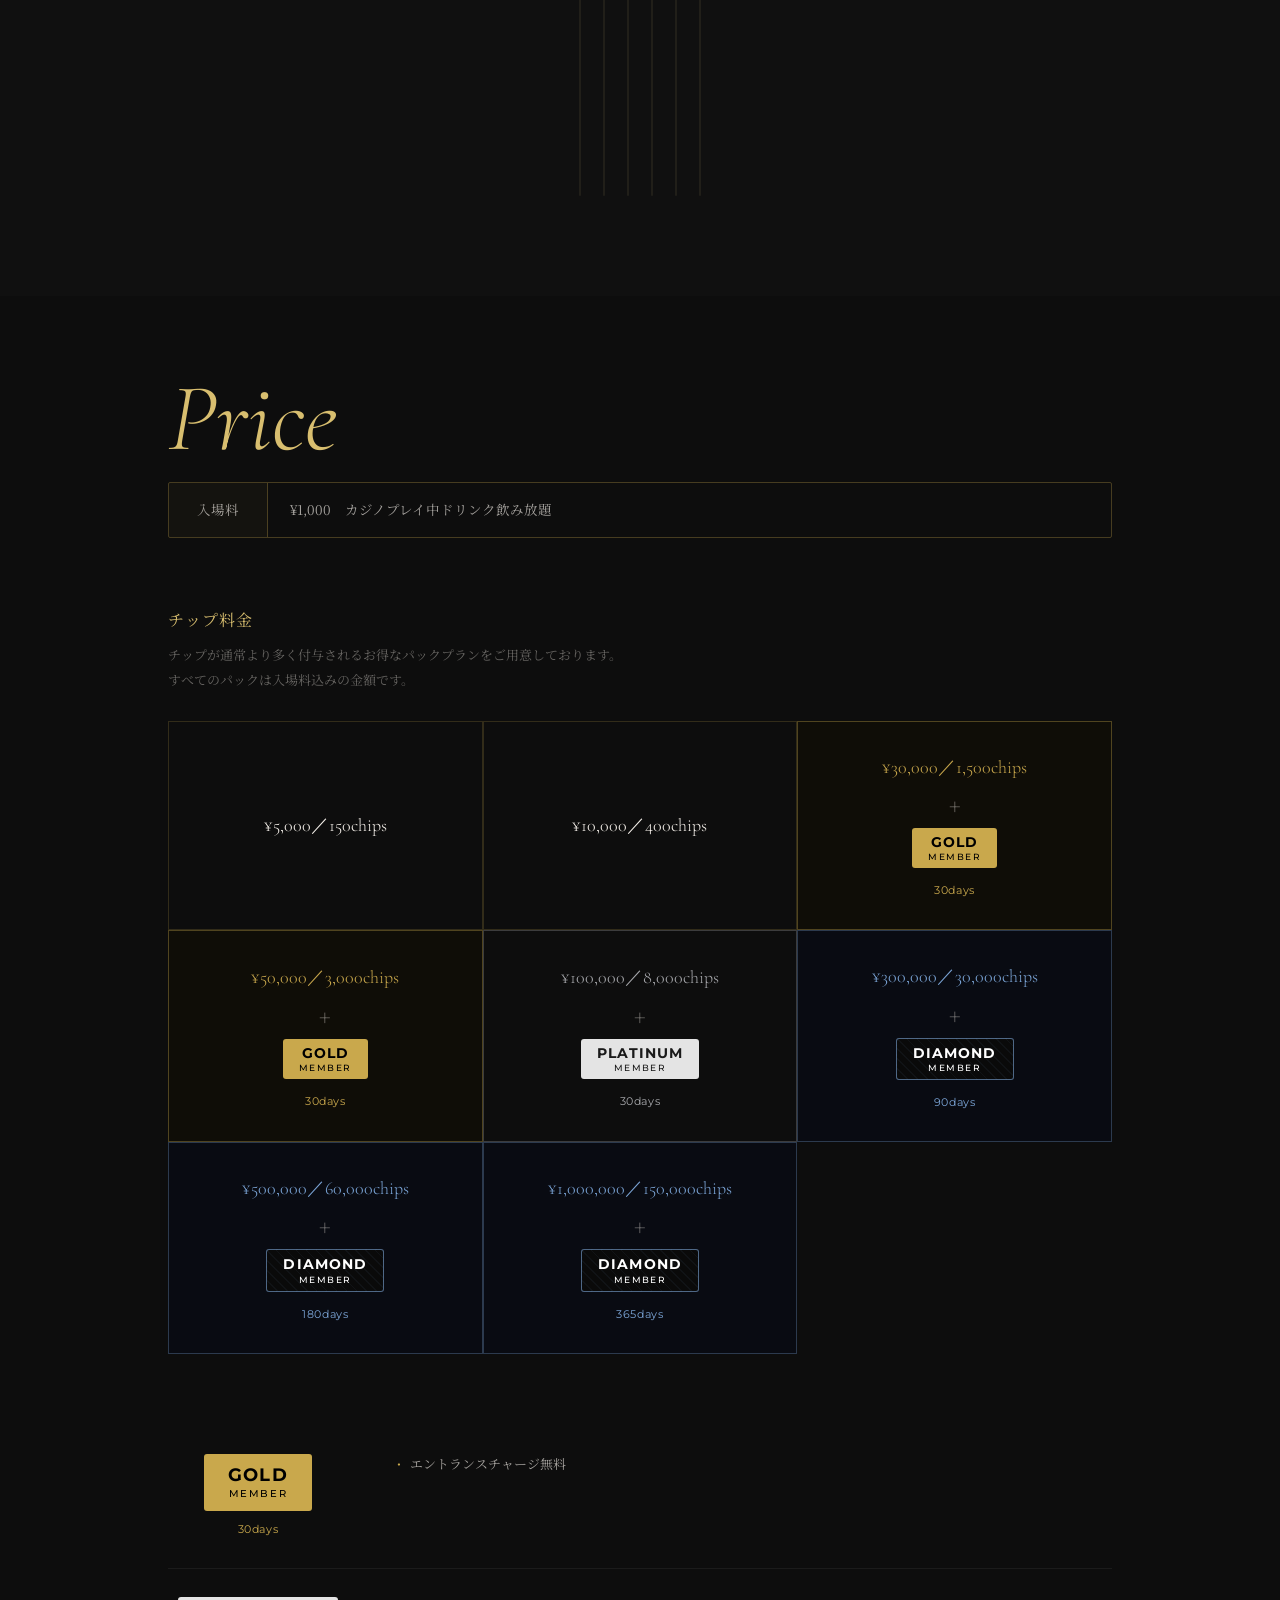
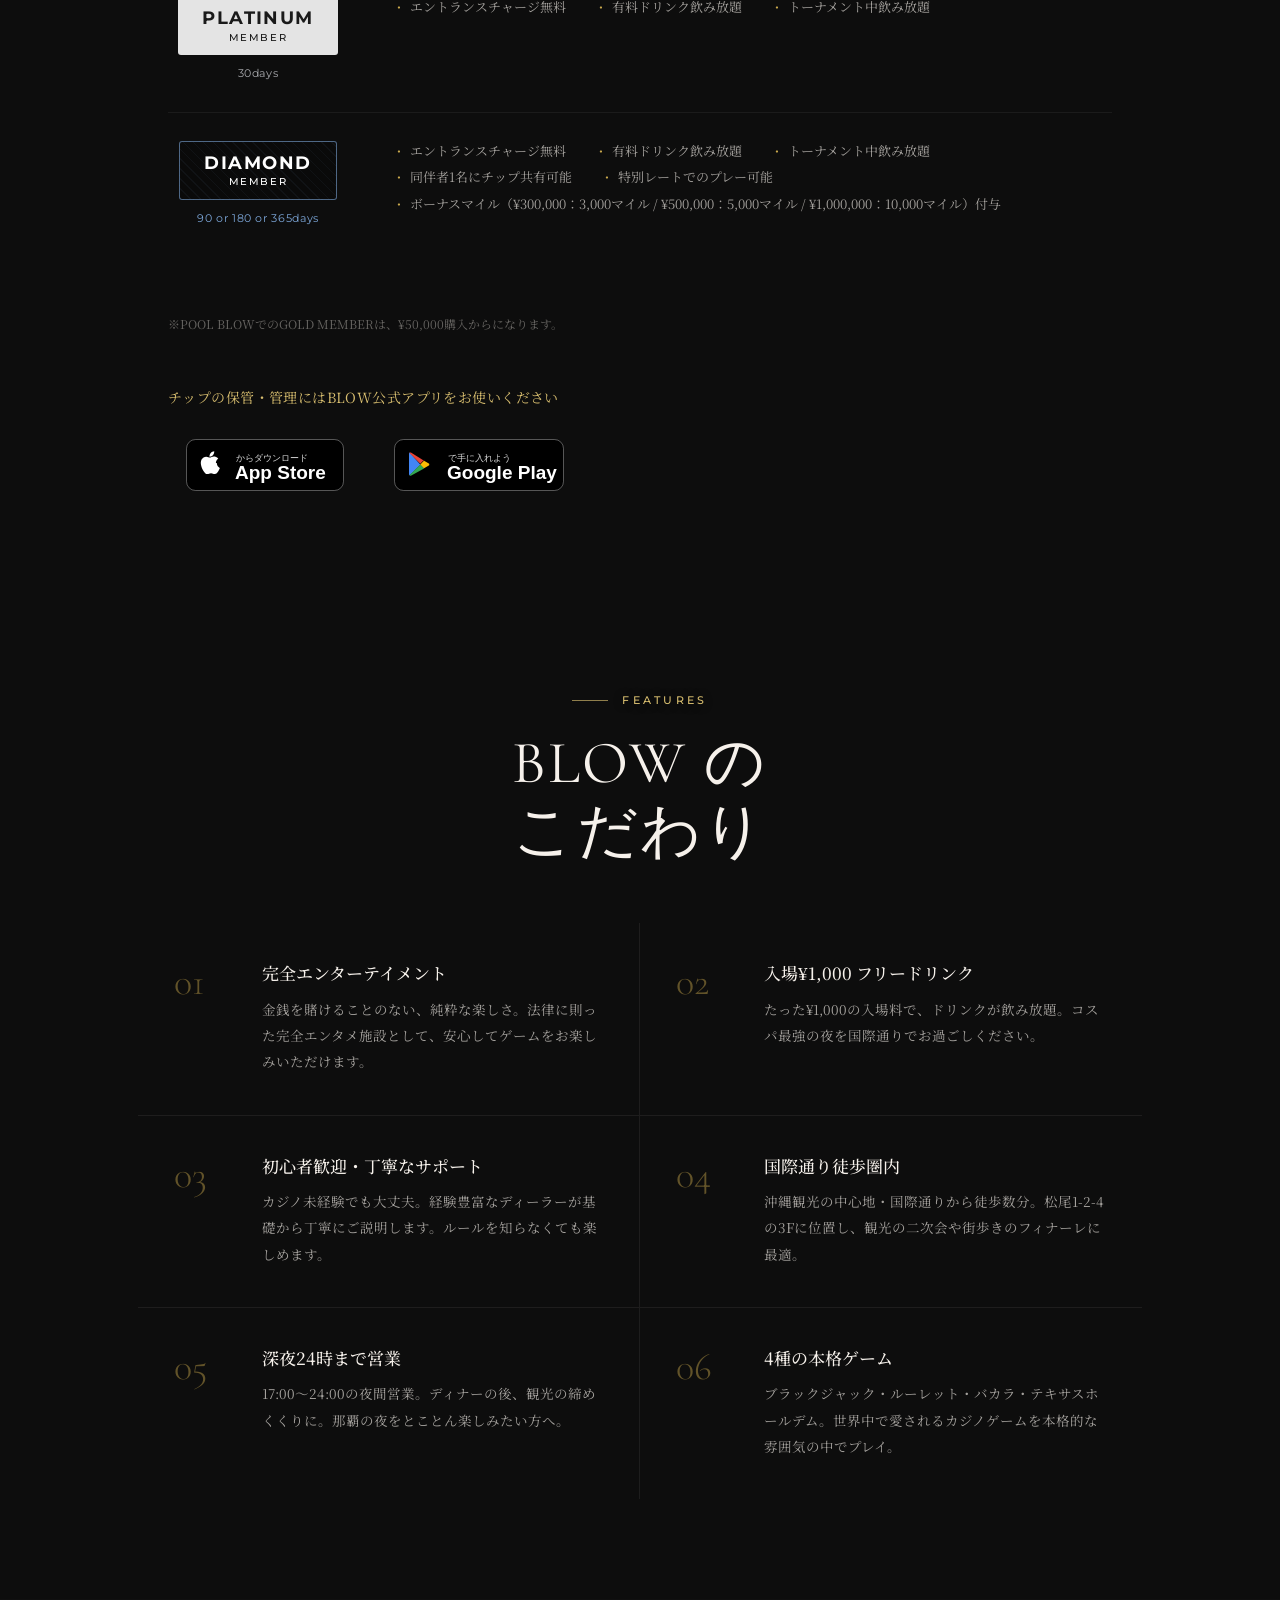
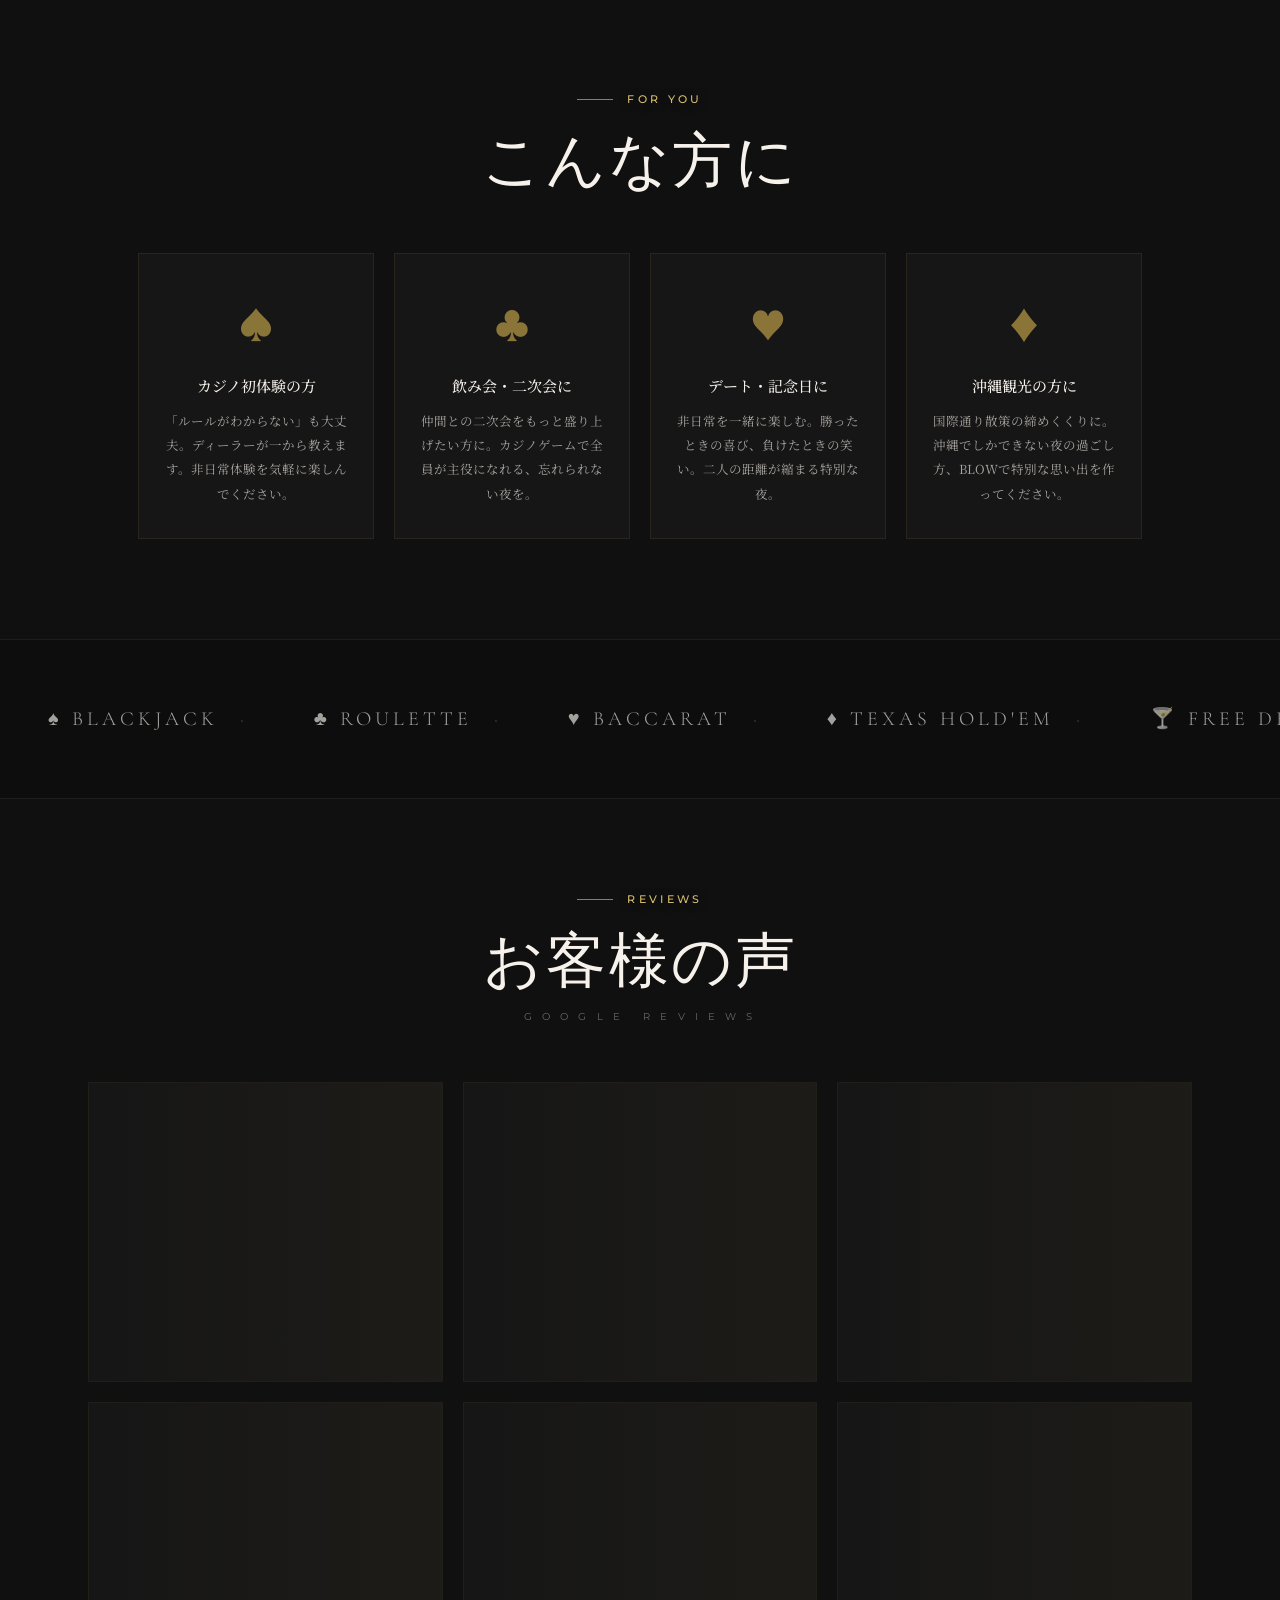
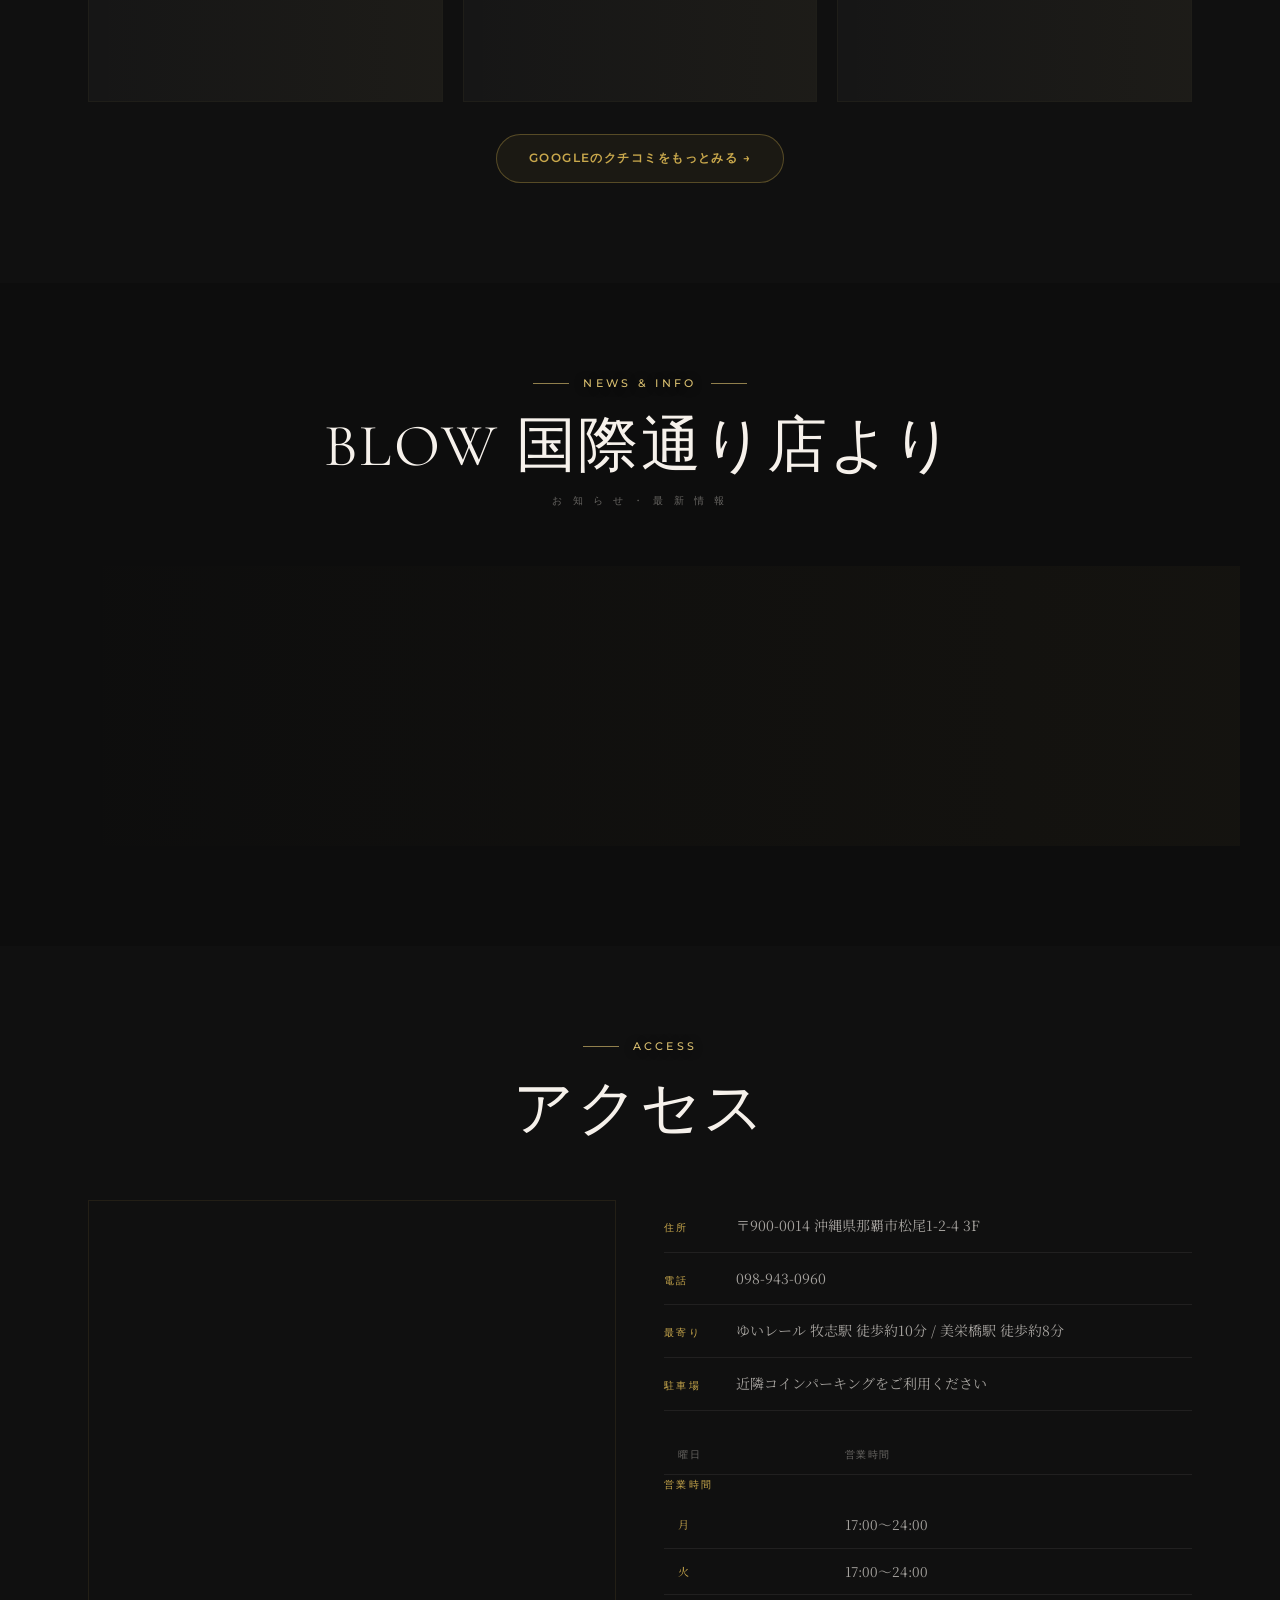
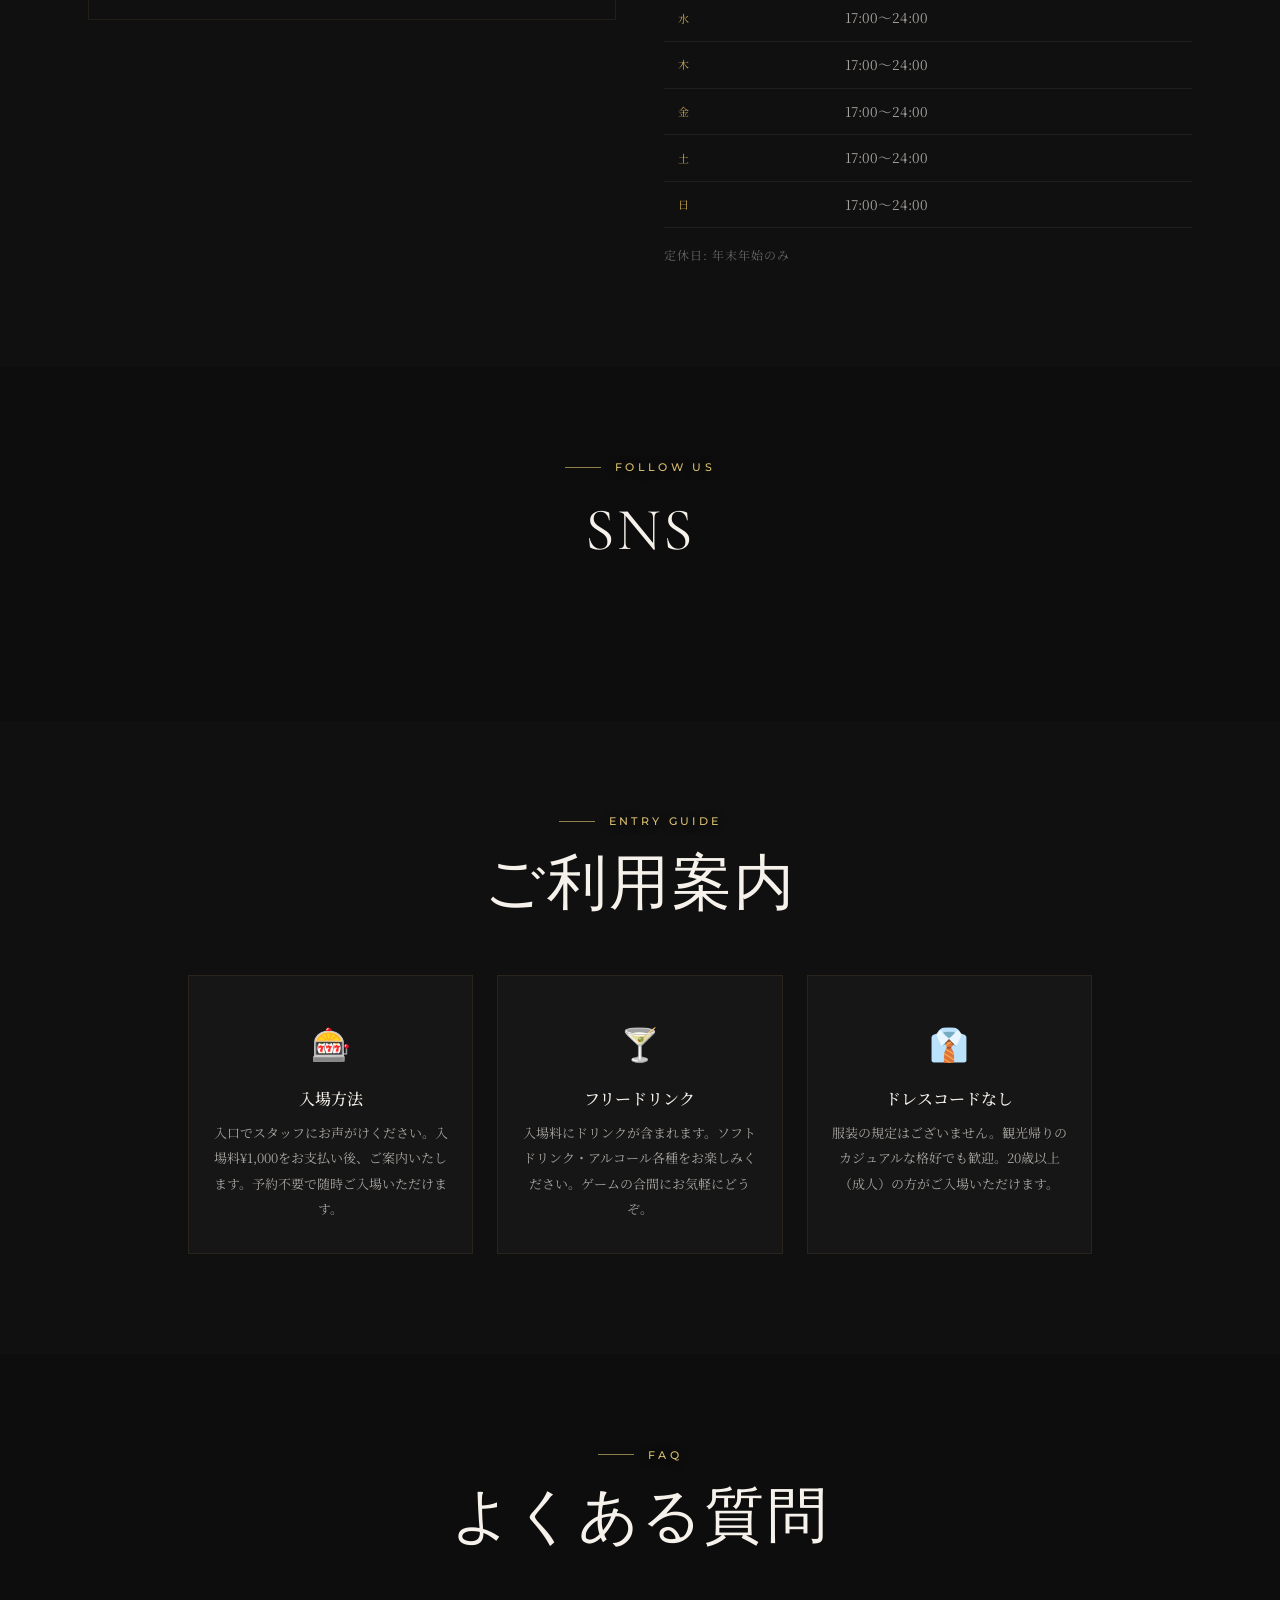
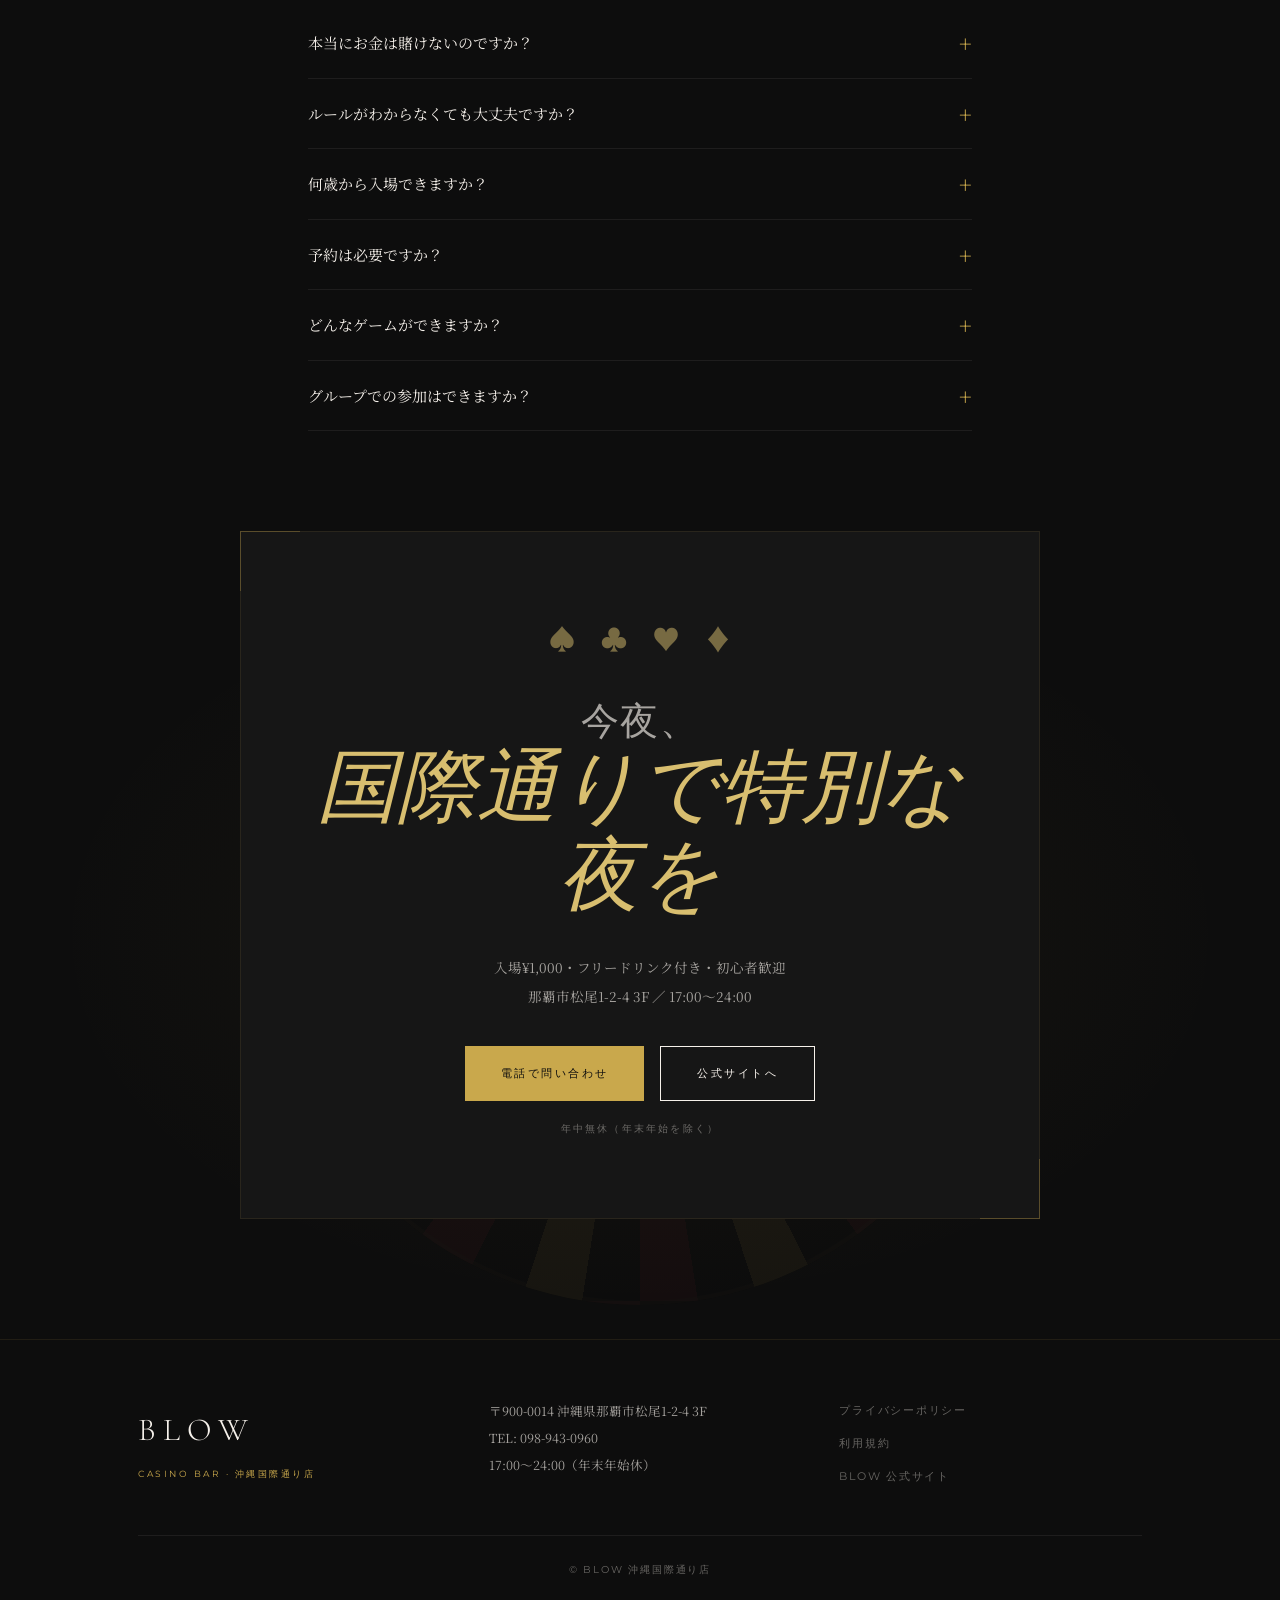
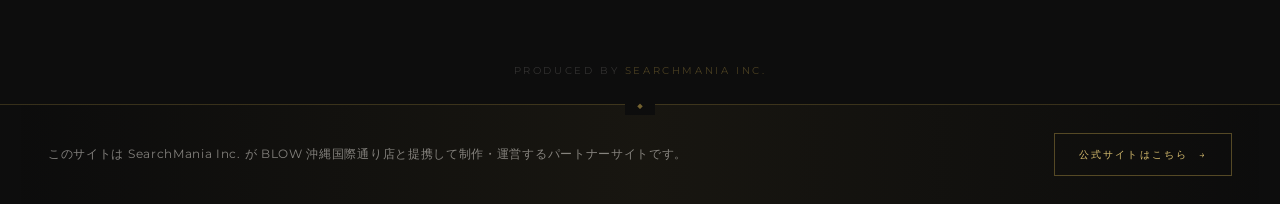
==== commit 56426c34: "fix app badges: self-contained fixed-size SVG (cache-proof)" ====
--- a/index.html
+++ b/index.html
@@ -312,26 +312,26 @@
     <div class="prs-app-block reveal">
       <p class="prs-app-title">チップの保管・管理にはBLOW公式アプリをお使いください</p>
       <div class="prs-app-badges">
-        <a href="https://apps.apple.com/jp/app/blow/id6737978825" target="_blank" rel="noopener" class="prs-dl prs-dl-apple">
-          <svg class="prs-dl-ico" viewBox="0 0 24 29" fill="none" xmlns="http://www.w3.org/2000/svg" aria-hidden="true">
-            <path d="M20.07 14.94c-.04-3.81 3.11-5.64 3.25-5.73-1.77-2.59-4.52-2.95-5.5-2.99-2.34-.24-4.58 1.38-5.77 1.38-1.2 0-3.05-1.35-5.01-1.31-2.57.04-4.95 1.49-6.27 3.77C-1.8 14.82.98 21.99 3.59 25.93c1.3 1.89 2.85 4.01 4.87 3.93 1.96-.08 2.7-1.27 5.07-1.27 2.36 0 3.04 1.27 5.11 1.23 2.11-.04 3.44-1.93 4.73-3.83 1.5-2.19 2.11-4.32 2.14-4.43-.05-.02-4.1-1.58-4.14-6.62zM16.27 4.1C17.34 2.81 18.07.94 17.87-.99c-1.61.07-3.56 1.07-4.71 2.43-.99 1.16-1.88 3.08-1.64 4.88 1.79.14 3.63-.91 4.75-2.22z" fill="#fff"/>
+        <a href="https://apps.apple.com/jp/app/blow/id6737978825" target="_blank" rel="noopener" class="prs-dl" aria-label="App Store からダウンロード">
+          <svg width="158" height="52" viewBox="0 0 158 52" xmlns="http://www.w3.org/2000/svg" role="img" aria-hidden="true">
+            <rect x="0.5" y="0.5" width="157" height="51" rx="9" fill="#000000" stroke="rgba(255,255,255,0.32)"/>
+            <path transform="translate(15,13) scale(0.74)" d="M20.07 14.94c-.04-3.81 3.11-5.64 3.25-5.73-1.77-2.59-4.52-2.95-5.5-2.99-2.34-.24-4.58 1.38-5.77 1.38-1.2 0-3.05-1.35-5.01-1.31-2.57.04-4.95 1.49-6.27 3.77C-1.8 14.82.98 21.99 3.59 25.93c1.3 1.89 2.85 4.01 4.87 3.93 1.96-.08 2.7-1.27 5.07-1.27 2.36 0 3.04 1.27 5.11 1.23 2.11-.04 3.44-1.93 4.73-3.83 1.5-2.19 2.11-4.32 2.14-4.43-.05-.02-4.1-1.58-4.14-6.62zM16.27 4.1C17.34 2.81 18.07.94 17.87-.99c-1.61.07-3.56 1.07-4.71 2.43-.99 1.16-1.88 3.08-1.64 4.88 1.79.14 3.63-.91 4.75-2.22z" fill="#ffffff"/>
+            <text x="50" y="22" font-family="'Hiragino Sans','Noto Sans JP',sans-serif" font-size="9" fill="#ffffff" fill-opacity="0.85">からダウンロード</text>
+            <text x="49" y="40" font-family="'Helvetica Neue',Arial,sans-serif" font-size="19" font-weight="600" fill="#ffffff">App Store</text>
           </svg>
-          <div class="prs-dl-txt">
-            <span class="prs-dl-sub">からダウンロード</span>
-            <span class="prs-dl-main">App Store</span>
-          </div>
         </a>
-        <a href="https://play.google.com/store/apps/details?id=com.casino.blow.android&hl=ja" target="_blank" rel="noopener" class="prs-dl prs-dl-google">
-          <svg class="prs-dl-ico" viewBox="0 0 24 26" fill="none" xmlns="http://www.w3.org/2000/svg" aria-hidden="true">
-            <path d="M.5.6C.19.94 0 1.46 0 2.14v21.72c0 .68.19 1.2.5 1.54l.08.08L12.27 13.8v-.27L.58.52.5.6z" fill="#4285F4"/>
-            <path d="M16.27 17.88l-3.99-4.08v-.27l4-4.08.09.05 4.74 2.69c1.35.77 1.35 2.03 0 2.8l-4.73 2.68-.11.21z" fill="#FBBC04"/>
-            <path d="M16.38 17.83L12.28 13.66 .5 25.4c.44.47 1.17.53 2 .07l13.88-7.64" fill="#34A853"/>
-            <path d="M16.38 9.53L2.5.89C1.67.42.94.49.5.96l11.78 11.74 4.1-4.17z" fill="#EA4335"/>
+        <a href="https://play.google.com/store/apps/details?id=com.casino.blow.android&hl=ja" target="_blank" rel="noopener" class="prs-dl" aria-label="Google Play で手に入れよう">
+          <svg width="170" height="52" viewBox="0 0 170 52" xmlns="http://www.w3.org/2000/svg" role="img" aria-hidden="true">
+            <rect x="0.5" y="0.5" width="169" height="51" rx="9" fill="#000000" stroke="rgba(255,255,255,0.32)"/>
+            <g transform="translate(15,13) scale(0.92)">
+              <path d="M.5.6C.19.94 0 1.46 0 2.14v21.72c0 .68.19 1.2.5 1.54l.08.08L12.27 13.8v-.27L.58.52.5.6z" fill="#4285F4"/>
+              <path d="M16.27 17.88l-3.99-4.08v-.27l4-4.08.09.05 4.74 2.69c1.35.77 1.35 2.03 0 2.8l-4.73 2.68-.11.21z" fill="#FBBC04"/>
+              <path d="M16.38 17.83L12.28 13.66.5 25.4c.44.47 1.17.53 2 .07l13.88-7.64z" fill="#34A853"/>
+              <path d="M16.38 9.53L2.5.89C1.67.42.94.49.5.96l11.78 11.74 4.1-4.17z" fill="#EA4335"/>
+            </g>
+            <text x="54" y="22" font-family="'Hiragino Sans','Noto Sans JP',sans-serif" font-size="9" fill="#ffffff" fill-opacity="0.85">で手に入れよう</text>
+            <text x="53" y="40" font-family="'Helvetica Neue',Arial,sans-serif" font-size="19" font-weight="600" fill="#ffffff">Google Play</text>
           </svg>
-          <div class="prs-dl-txt">
-            <span class="prs-dl-sub">で手に入れよう</span>
-            <span class="prs-dl-main">Google Play</span>
-          </div>
         </a>
       </div>
     </div>
--- a/shared.css
+++ b/shared.css
@@ -811,151 +811,135 @@
 .cta-note { font-family: var(--sans); font-size: 10px; letter-spacing: .22em; color: var(--muted); text-transform: uppercase; }
 
 /* ── 19. Price & System ───────────────────────────────── */
-.prs-section { padding: 100px 0 80px; position: relative; z-index: 1; }
-
-/* ─ Entry Fee ─ */
-.prs-entry {
-  max-width: 660px; margin: 0 auto 72px;
-  text-align: center; padding: 64px 48px;
-  background: var(--bg-card);
-  border: 1px solid rgba(201,168,76,.2);
-  border-radius: 4px; position: relative; overflow: hidden;
-}
-.prs-entry::before {
-  content: ''; position: absolute; inset: 0;
-  background: radial-gradient(ellipse at 50% 0%, rgba(201,168,76,.07) 0%, transparent 70%);
-  pointer-events: none;
-}
-.prs-entry-label {
-  font-family: var(--serif); font-style: italic;
-  font-size: 12px; letter-spacing: .28em; text-transform: uppercase;
-  color: var(--gold-soft); margin-bottom: 20px;
-}
-.prs-entry-price-wrap {
-  display: flex; align-items: baseline; justify-content: center; gap: 4px; margin-bottom: 8px;
-}
-.prs-yen { font-family: var(--serif); font-size: clamp(28px,5vw,40px); font-weight: 300; color: var(--gold); }
-.prs-amount {
-  font-family: var(--serif); font-size: clamp(64px,12vw,96px);
-  font-weight: 300; color: var(--ink); line-height: 1; letter-spacing: -.02em;
-}
-.prs-entry-ja { font-size: 12px; letter-spacing: .22em; color: var(--ink-soft); margin-bottom: 28px; }
-.prs-gold-line { width: 80px; height: 1px; background: rgba(201,168,76,.4); margin: 0 auto 24px; }
-.prs-entry-note { font-size: 13px; line-height: 1.9; color: var(--ink-muted); margin-bottom: 24px; }
-.prs-entry-badge {
-  display: inline-block;
-  font-family: var(--sans); font-size: 9px; letter-spacing: .28em;
-  color: var(--gold); border: 1px solid rgba(201,168,76,.35); padding: 6px 18px; border-radius: 2px;
-}
-
-/* ─ Block ─ */
-.prs-block { max-width: 900px; margin: 0 auto 72px; padding: 0 24px; }
-.prs-block-title {
-  display: flex; align-items: baseline; flex-wrap: wrap; gap: 8px 16px;
-  font-family: var(--serif-jp); font-size: 17px; font-weight: 400; color: var(--ink); margin-bottom: 32px;
-}
-.prs-en {
-  font-family: var(--serif); font-style: italic;
-  font-size: 10px; letter-spacing: .3em; color: var(--gold-soft);
-  text-transform: uppercase; min-width: 100%; display: block;
-}
-.prs-sub {
-  font-size: 11px; color: var(--ink-muted); letter-spacing: .04em;
-  border: 1px solid rgba(201,168,76,.18); border-radius: 2px; padding: 2px 8px; font-family: var(--sans);
-}
-
-/* ─ Chip Pack Table ─ */
-.prs-table-wrap { overflow-x: auto; -webkit-overflow-scrolling: touch; }
-.prs-table { width: 100%; border-collapse: collapse; font-family: var(--sans); font-size: 13px; }
-.prs-table thead tr { border-bottom: 1px solid rgba(201,168,76,.25); }
-.prs-table thead th {
-  font-size: 9px; letter-spacing: .28em; color: var(--gold-soft);
-  font-weight: 400; text-align: left; padding: 10px 16px;
-}
-.prs-table thead th:last-child { text-align: right; }
-.prs-table tbody tr { border-bottom: 1px solid rgba(255,255,255,.04); transition: background .2s; }
-.prs-table tbody tr:hover { background: rgba(255,255,255,.025); }
-.prs-table td { padding: 14px 16px; color: var(--ink-soft); }
-.prs-table td:last-child { text-align: right; }
-.prs-tier-badge {
-  display: inline-block; font-size: 9px; letter-spacing: .18em; font-weight: 500; padding: 2px 8px; border-radius: 2px;
-}
-.prs-tier-std  { color: var(--ink-muted); border: 1px solid rgba(255,255,255,.1); }
-.prs-tier-gold { color: var(--gold);  border: 1px solid rgba(201,168,76,.3);  background: rgba(201,168,76,.04); }
-.prs-tier-plat { color: #A8A9AD;      border: 1px solid rgba(168,169,173,.3); }
-.prs-tier-dia  { color: #7CA6D8;      border: 1px solid rgba(124,166,216,.3); background: rgba(124,166,216,.04); }
-.prs-row-plat { background: rgba(168,169,173,.02); }
-.prs-row-dia  { background: rgba(9,15,30,.4); }
-.prs-price-cell { font-family: var(--serif); font-size: 15px; font-weight: 300; color: var(--ink); }
-.prs-chips-cell { color: var(--ink-muted); font-size: 12px; }
-.prs-col-gold { color: var(--gold) !important; }
-.prs-col-plat { color: #A8A9AD !important; }
-.prs-col-dia  { color: #7CA6D8 !important; }
-.prs-app-note { margin-top: 20px; font-size: 12.5px; color: var(--ink-muted); text-align: center; line-height: 2; }
-.prs-app-link { color: var(--gold-soft); border-bottom: 1px solid rgba(201,168,76,.25); transition: color .2s; }
-.prs-app-link:hover { color: var(--gold); }
-
-/* ─ Membership ─ */
-.prs-tiers { display: grid; grid-template-columns: repeat(3, 1fr); gap: 16px; }
-.prs-tier-card {
-  background: var(--bg-card); border: 1px solid rgba(255,255,255,.06);
-  border-radius: 4px; padding: 32px 24px 28px;
-}
-.prs-tc-gold { border-top: 2px solid var(--gold); }
-.prs-tc-plat { border-top: 2px solid #A8A9AD; }
-.prs-tc-dia  { border-top: 2px solid #7CA6D8; background: rgba(9,15,30,.6); }
-.prs-tc-header { margin-bottom: 20px; padding-bottom: 20px; border-bottom: 1px solid rgba(255,255,255,.06); }
-.prs-tc-rank {
-  font-family: var(--serif); font-size: 20px; font-weight: 300; letter-spacing: .3em; margin-bottom: 10px;
-}
-.prs-tc-gold .prs-tc-rank { color: var(--gold); }
-.prs-tc-plat .prs-tc-rank { color: #A8A9AD; }
-.prs-tc-dia  .prs-tc-rank { color: #7CA6D8; }
-.prs-tc-threshold { font-size: 11px; color: var(--ink-muted); letter-spacing: .03em; margin-bottom: 4px; }
-.prs-tc-period { font-size: 12px; color: var(--ink-soft); }
-.prs-tc-list { list-style: none; padding: 0; margin: 0; }
-.prs-tc-list li {
-  font-size: 12.5px; color: var(--ink-soft); line-height: 1;
-  padding: 9px 0 9px 16px; border-bottom: 1px solid rgba(255,255,255,.04); position: relative;
-}
-.prs-tc-list li::before { content: '—'; position: absolute; left: 0; color: rgba(201,168,76,.4); font-size: 10px; }
-.prs-tc-dia .prs-tc-list li::before { color: rgba(124,166,216,.4); }
-.prs-tc-list li:last-child { border-bottom: none; }
-
-/* ─ Mile ─ */
-.prs-mile { max-width: 900px; margin: 0 auto; padding: 0 24px; }
-.prs-mile-inner {
-  background: var(--bg-card); border: 1px solid rgba(201,168,76,.15);
-  border-radius: 4px; padding: 48px 56px; text-align: center; position: relative; overflow: hidden;
-}
-.prs-mile-inner::before {
-  content: ''; position: absolute; inset: 0;
-  background: radial-gradient(ellipse at 50% 100%, rgba(201,168,76,.04) 0%, transparent 65%);
-  pointer-events: none;
-}
-.prs-mile-title {
-  font-family: var(--serif-jp); font-size: 18px; font-weight: 400; color: var(--ink);
-  margin-bottom: 14px; display: flex; flex-direction: column; align-items: center; gap: 8px;
-}
-.prs-mile-earn { font-size: 13px; color: var(--ink-muted); line-height: 1.8; margin-bottom: 32px; }
-.prs-mile-earn strong { color: var(--gold); }
-.prs-mile-rewards { display: flex; align-items: center; justify-content: center; gap: 32px; flex-wrap: wrap; }
-.prs-mile-item { display: flex; align-items: center; gap: 14px; }
-.prs-mi-num { font-family: var(--serif); font-size: 20px; font-weight: 300; color: var(--gold); }
-.prs-mi-arrow { color: rgba(201,168,76,.4); font-size: 18px; }
-.prs-mi-rwd { display: flex; flex-direction: column; gap: 4px; text-align: left; }
-.prs-mi-rwd strong { color: var(--ink); font-size: 14px; font-weight: 400; }
-.prs-mi-rwd span { color: var(--ink-muted); font-size: 11px; letter-spacing: .04em; }
-.prs-mile-or {
-  font-family: var(--serif); font-style: italic; font-size: 14px; color: var(--ink-muted); letter-spacing: .1em;
-}
+.prs-section { padding: 80px 0 100px; position: relative; z-index: 1; }
+.prs-inner { max-width: 1040px; margin: 0 auto; padding: 0 48px; }
+
+/* ─ Price heading ─ */
+.prs-h-price {
+  font-family: var(--serif); font-style: italic; font-weight: 300;
+  font-size: clamp(56px,9vw,96px); line-height: .9; color: var(--gold-soft);
+  margin-bottom: 20px;
+}
+
+/* ─ Entry fee row ─ */
+.prs-fee {
+  display: flex; align-items: stretch; overflow: hidden;
+  border: 1px solid rgba(201,168,76,.3); border-radius: 2px; margin-bottom: 72px;
+}
+.prs-fee-lbl {
+  padding: 14px 28px; font-size: 13.5px; color: var(--ink-soft);
+  border-right: 1px solid rgba(201,168,76,.3); background: rgba(201,168,76,.04);
+  display: flex; align-items: center; white-space: nowrap;
+}
+.prs-fee-val { padding: 14px 22px; font-size: 13.5px; color: var(--ink-soft); display: flex; align-items: center; }
+
+/* ─ Chip section ─ */
+.prs-chips-block { margin-bottom: 72px; }
+.prs-chips-h {
+  font-family: var(--serif-jp); font-size: 16px; font-weight: 400;
+  color: var(--gold-soft); letter-spacing: .06em; margin-bottom: 14px;
+}
+.prs-chips-desc { font-size: 13px; color: var(--ink-muted); line-height: 1.9; margin-bottom: 28px; }
+
+/* ─ Chip cards grid ─ */
+.prs-cards {
+  display: grid; grid-template-columns: repeat(3, 1fr);
+}
+.prs-card {
+  border: 1px solid rgba(201,168,76,.2); padding: 28px 20px;
+  display: flex; flex-direction: column; align-items: center; justify-content: center;
+  gap: 12px; min-height: 130px; text-align: center;
+}
+.prs-card-gold { border-color: rgba(201,168,76,.35); background: rgba(20,16,0,.4); }
+.prs-card-plat { border-color: rgba(168,169,173,.3); }
+.prs-card-dia  { border-color: rgba(124,166,216,.3); background: rgba(8,12,24,.55); }
+.prs-cp {
+  font-family: var(--serif); font-size: clamp(14px,1.6vw,18px);
+  font-weight: 300; color: var(--ink);
+}
+.prs-cp-gold { color: var(--gold); }
+.prs-cp-plat { color: #A8A9AD; }
+.prs-cp-dia  { color: #7CA6D8; }
+.prs-plus { font-size: 20px; color: var(--ink-muted); line-height: 1; }
+
+/* ─ Member badges ─ */
+.prs-mbadge {
+  display: inline-flex; flex-direction: column; align-items: center; justify-content: center;
+  padding: 5px 16px; border-radius: 3px; gap: 0;
+}
+.prs-mb-rank { font-family: var(--sans); font-weight: 700; font-size: 14px; letter-spacing: .08em; line-height: 1.3; }
+.prs-mb-mem  { font-family: var(--sans); font-weight: 500; font-size: 9px;  letter-spacing: .16em; line-height: 1.4; }
+.prs-mb-gold { background: var(--gold); color: #000; }
+.prs-mb-plat { background: #e4e4e4; color: #1a1a1a; }
+.prs-mb-dia  {
+  background: #0a0a0a; color: #fff;
+  border: 1px solid rgba(124,166,216,.6);
+  background-image: repeating-linear-gradient(45deg, rgba(124,166,216,.06) 0px, rgba(124,166,216,.06) 1px, transparent 1px, transparent 7px);
+}
+.prs-mb-lg { padding: 10px 24px; }
+.prs-mb-lg .prs-mb-rank { font-size: 18px; }
+.prs-mb-lg .prs-mb-mem  { font-size: 10px; }
+
+.prs-days { font-family: var(--sans); font-size: 11px; letter-spacing: .06em; }
+.prs-days-gold { color: var(--gold); }
+.prs-days-plat { color: #A8A9AD; }
+.prs-days-dia  { color: #7CA6D8; }
+
+/* ─ Membership rows ─ */
+.prs-mem-block { margin-bottom: 56px; }
+.prs-mem-row {
+  display: flex; align-items: flex-start; gap: 48px;
+  padding: 28px 0; border-bottom: 1px solid rgba(255,255,255,.06);
+}
+.prs-mem-row:last-child { border-bottom: none; }
+.prs-mem-left { flex: 0 0 180px; text-align: center; }
+.prs-mem-days { font-family: var(--sans); font-size: 11px; letter-spacing: .06em; margin-top: 8px; }
+.prs-mem-list {
+  list-style: none; padding: 0; margin: 0; flex: 1;
+  display: flex; flex-wrap: wrap; align-content: flex-start; gap: 6px 32px;
+}
+.prs-mem-list li {
+  font-size: 13px; color: var(--ink-soft);
+  padding-left: 14px; position: relative; line-height: 1.6;
+}
+.prs-mem-list li::before { content: '·'; position: absolute; left: 0; color: var(--gold); font-size: 18px; line-height: 1.1; }
+
+/* ─ Note ─ */
+.prs-note { font-size: 12px; color: var(--ink-muted); margin-bottom: 48px; }
+
+/* ─ App download ─ */
+.prs-app-block { }
+.prs-app-title {
+  font-family: var(--serif-jp); font-size: 14px; color: var(--gold-soft);
+  margin-bottom: 20px; letter-spacing: .03em;
+}
+.prs-app-badges { display: flex; gap: 14px; flex-wrap: wrap; }
+.prs-dl {
+  display: inline-flex; align-items: center; gap: 10px;
+  border-radius: 8px; padding: 9px 18px; text-decoration: none; min-width: 170px;
+  transition: opacity .2s;
+}
+.prs-dl:hover { opacity: .8; }
+.prs-dl-apple  { background: #000; border: 1px solid rgba(255,255,255,.18); }
+.prs-dl-google { background: #000; border: 1px solid rgba(255,255,255,.18); }
+.prs-dl-ico { width: 24px; height: 24px; flex-shrink: 0; }
+.prs-dl-txt { display: flex; flex-direction: column; gap: 1px; }
+.prs-dl-sub  { font-family: var(--sans); font-size: 9px;  letter-spacing: .03em; color: rgba(255,255,255,.75); }
+.prs-dl-main { font-family: var(--sans); font-size: 17px; font-weight: 600; line-height: 1; color: #fff; }
 
 /* ─ Responsive ─ */
-@media (max-width: 768px) {
-  .prs-entry { padding: 48px 28px; margin-bottom: 48px; }
-  .prs-tiers { grid-template-columns: 1fr; }
-  .prs-mile-inner { padding: 36px 24px; }
-  .prs-mile-rewards { flex-direction: column; gap: 20px; }
+@media (max-width: 900px) {
+  .prs-cards { grid-template-columns: repeat(2, 1fr); }
+}
+@media (max-width: 680px) {
+  .prs-inner { padding: 0 20px; }
+  .prs-mem-row { flex-direction: column; gap: 18px; }
+  .prs-mem-left { flex: none; }
+  .prs-mem-list { flex-direction: column; gap: 6px; }
+}
+@media (max-width: 480px) {
+  .prs-cards { grid-template-columns: 1fr 1fr; }
+  .prs-cp { font-size: 13px; }
 }
 
 /* ── 20. Footer ───────────────────────────────────────── */
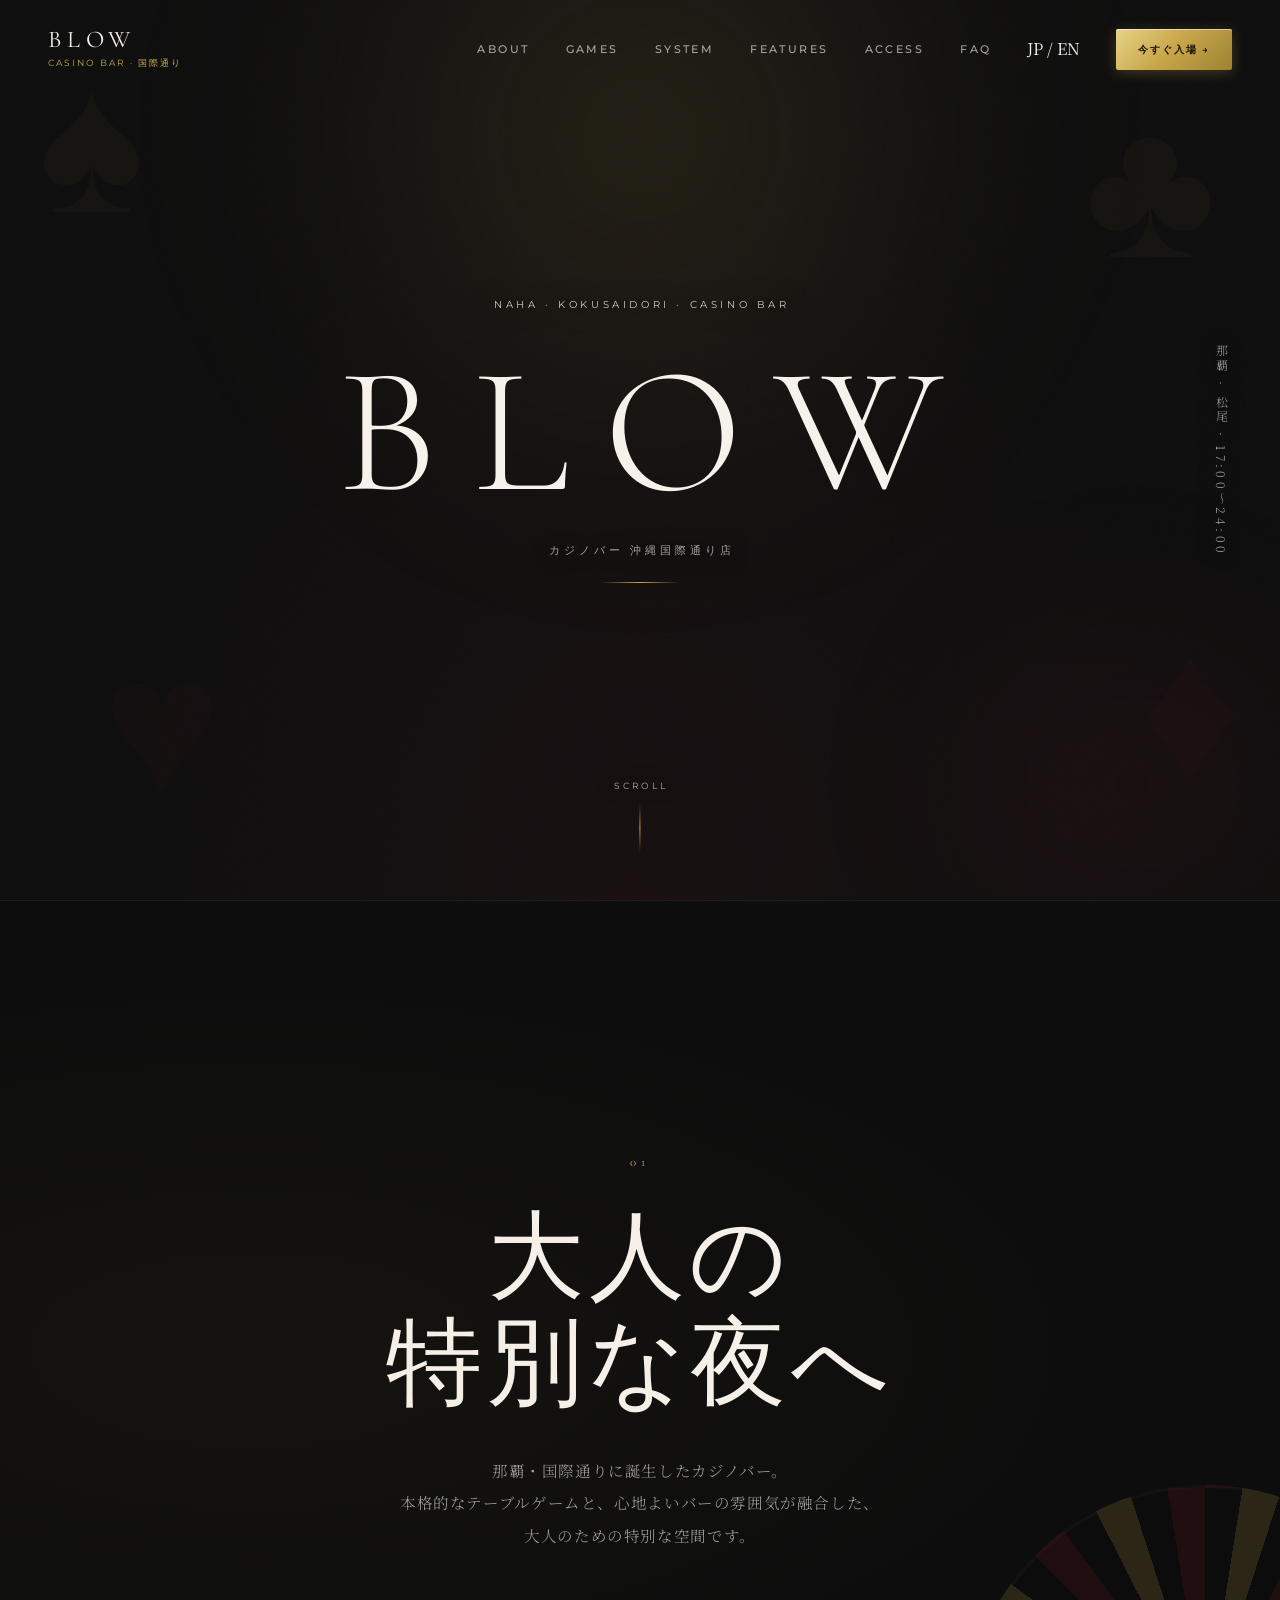
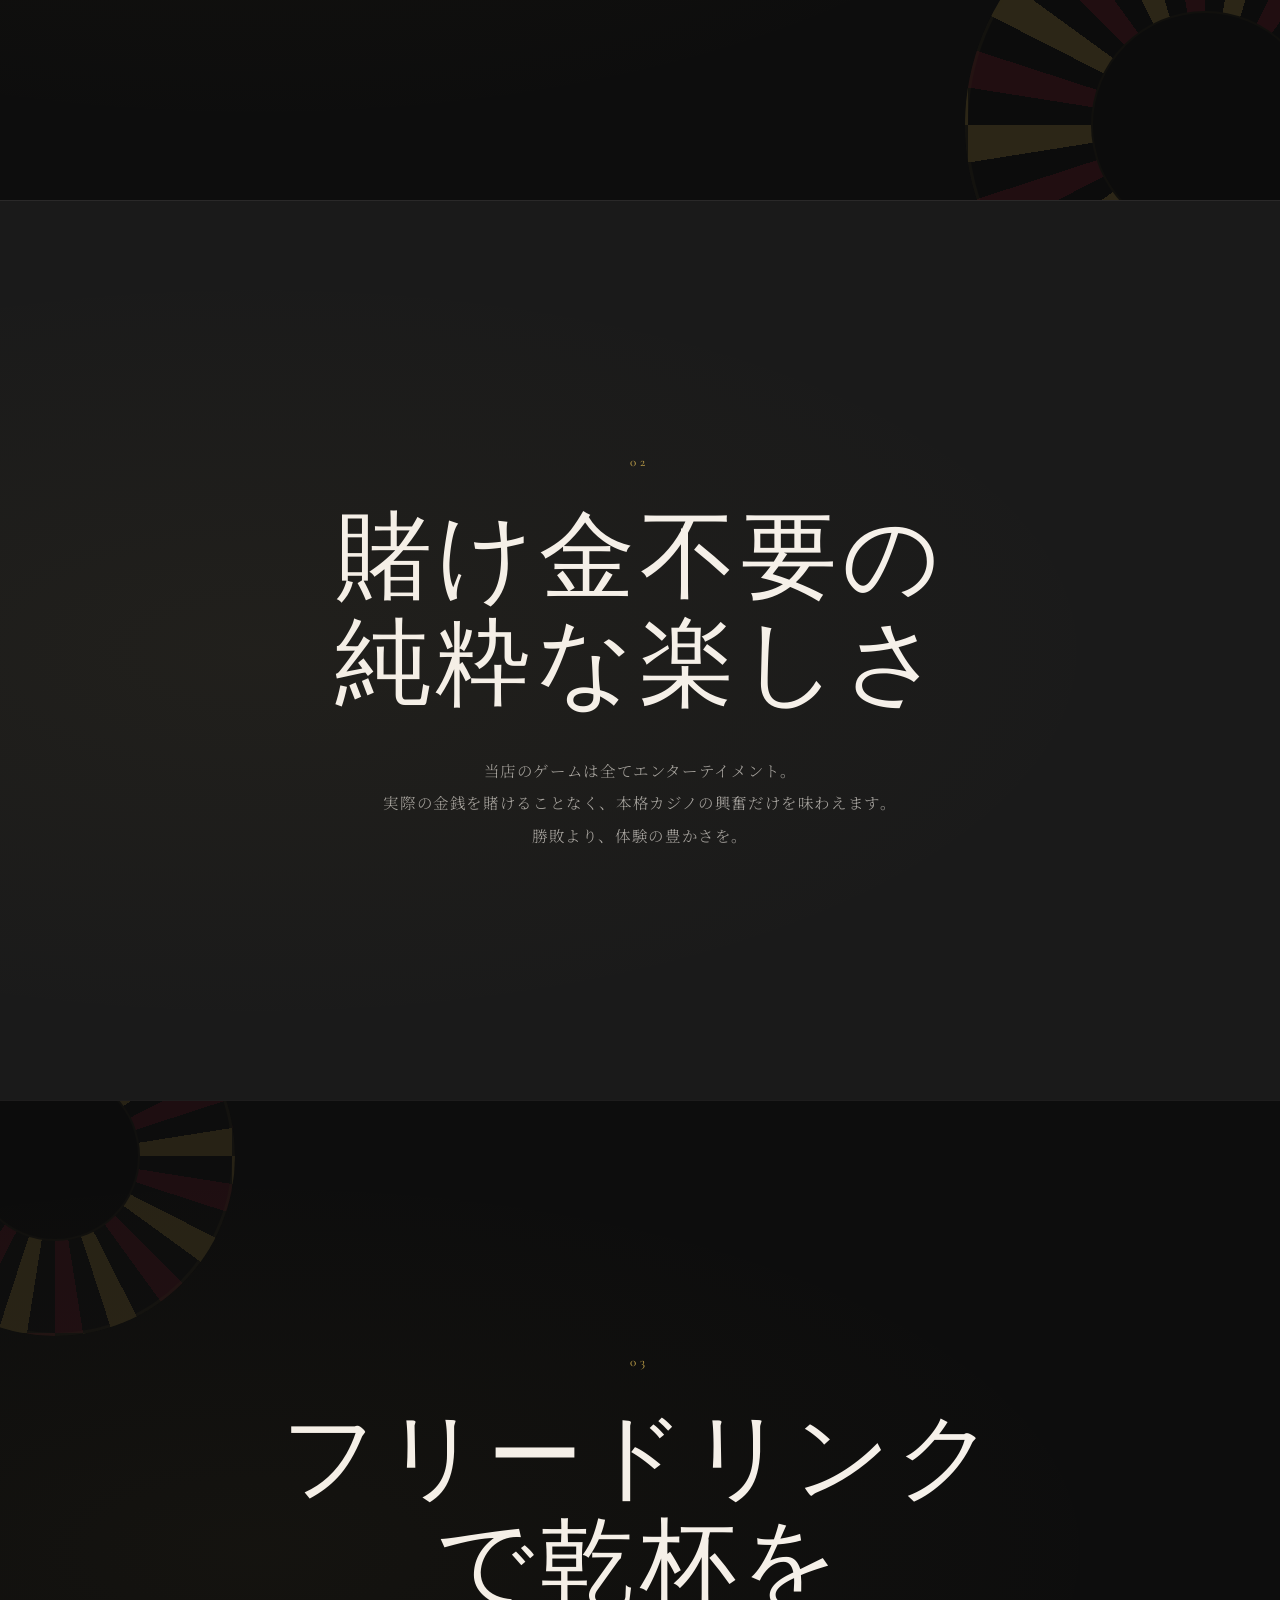
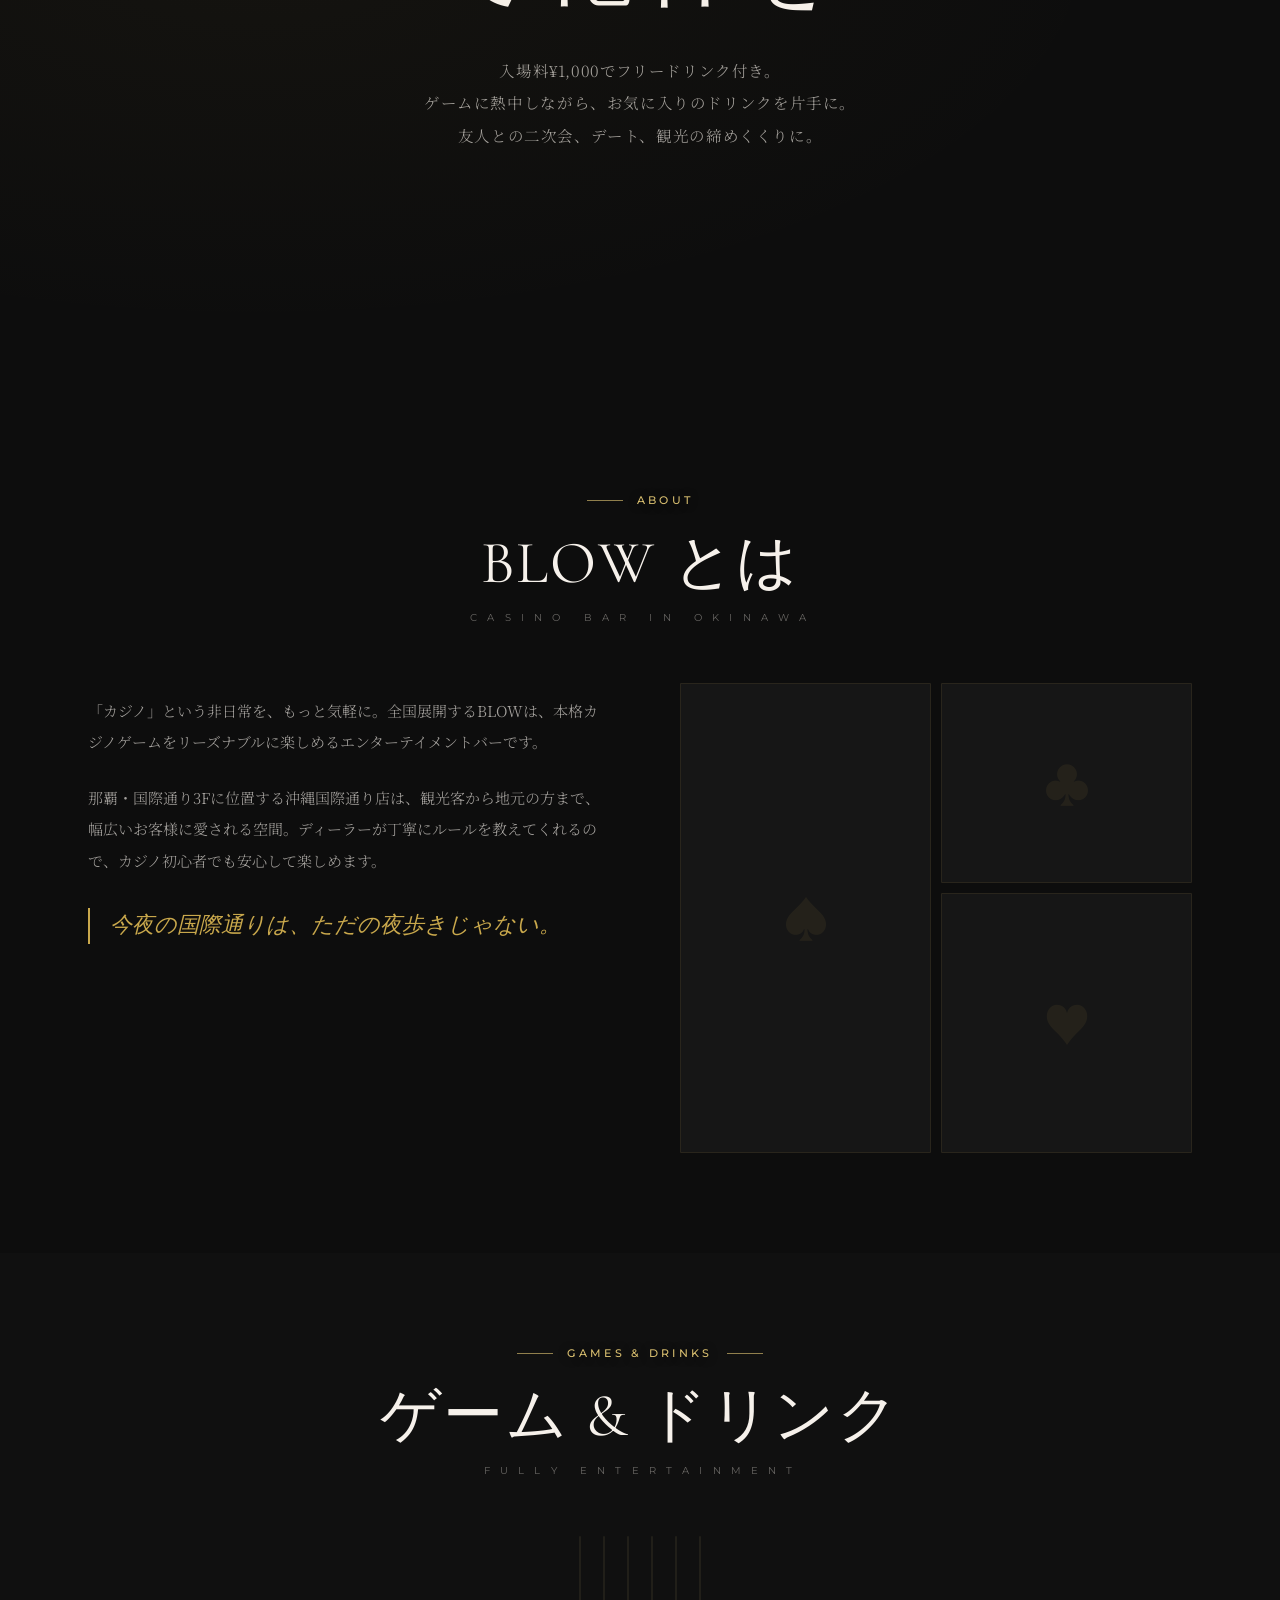
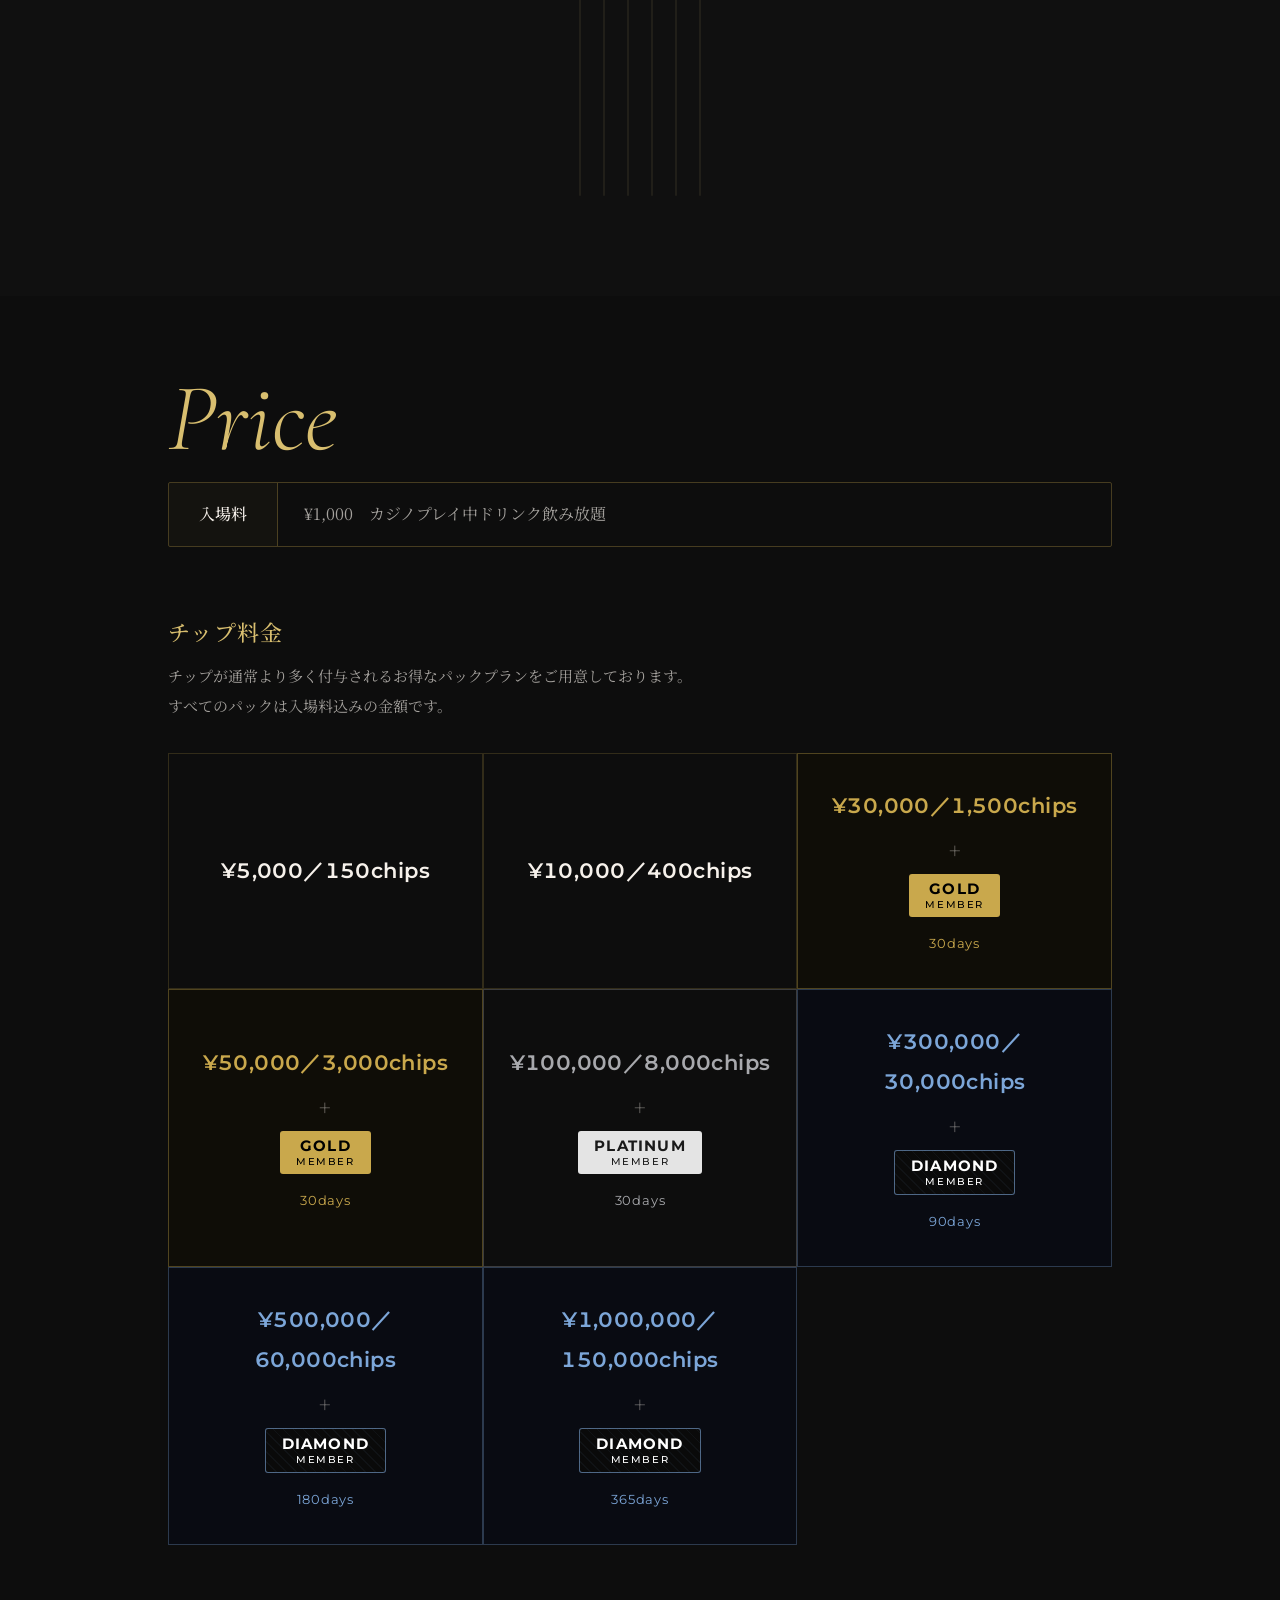
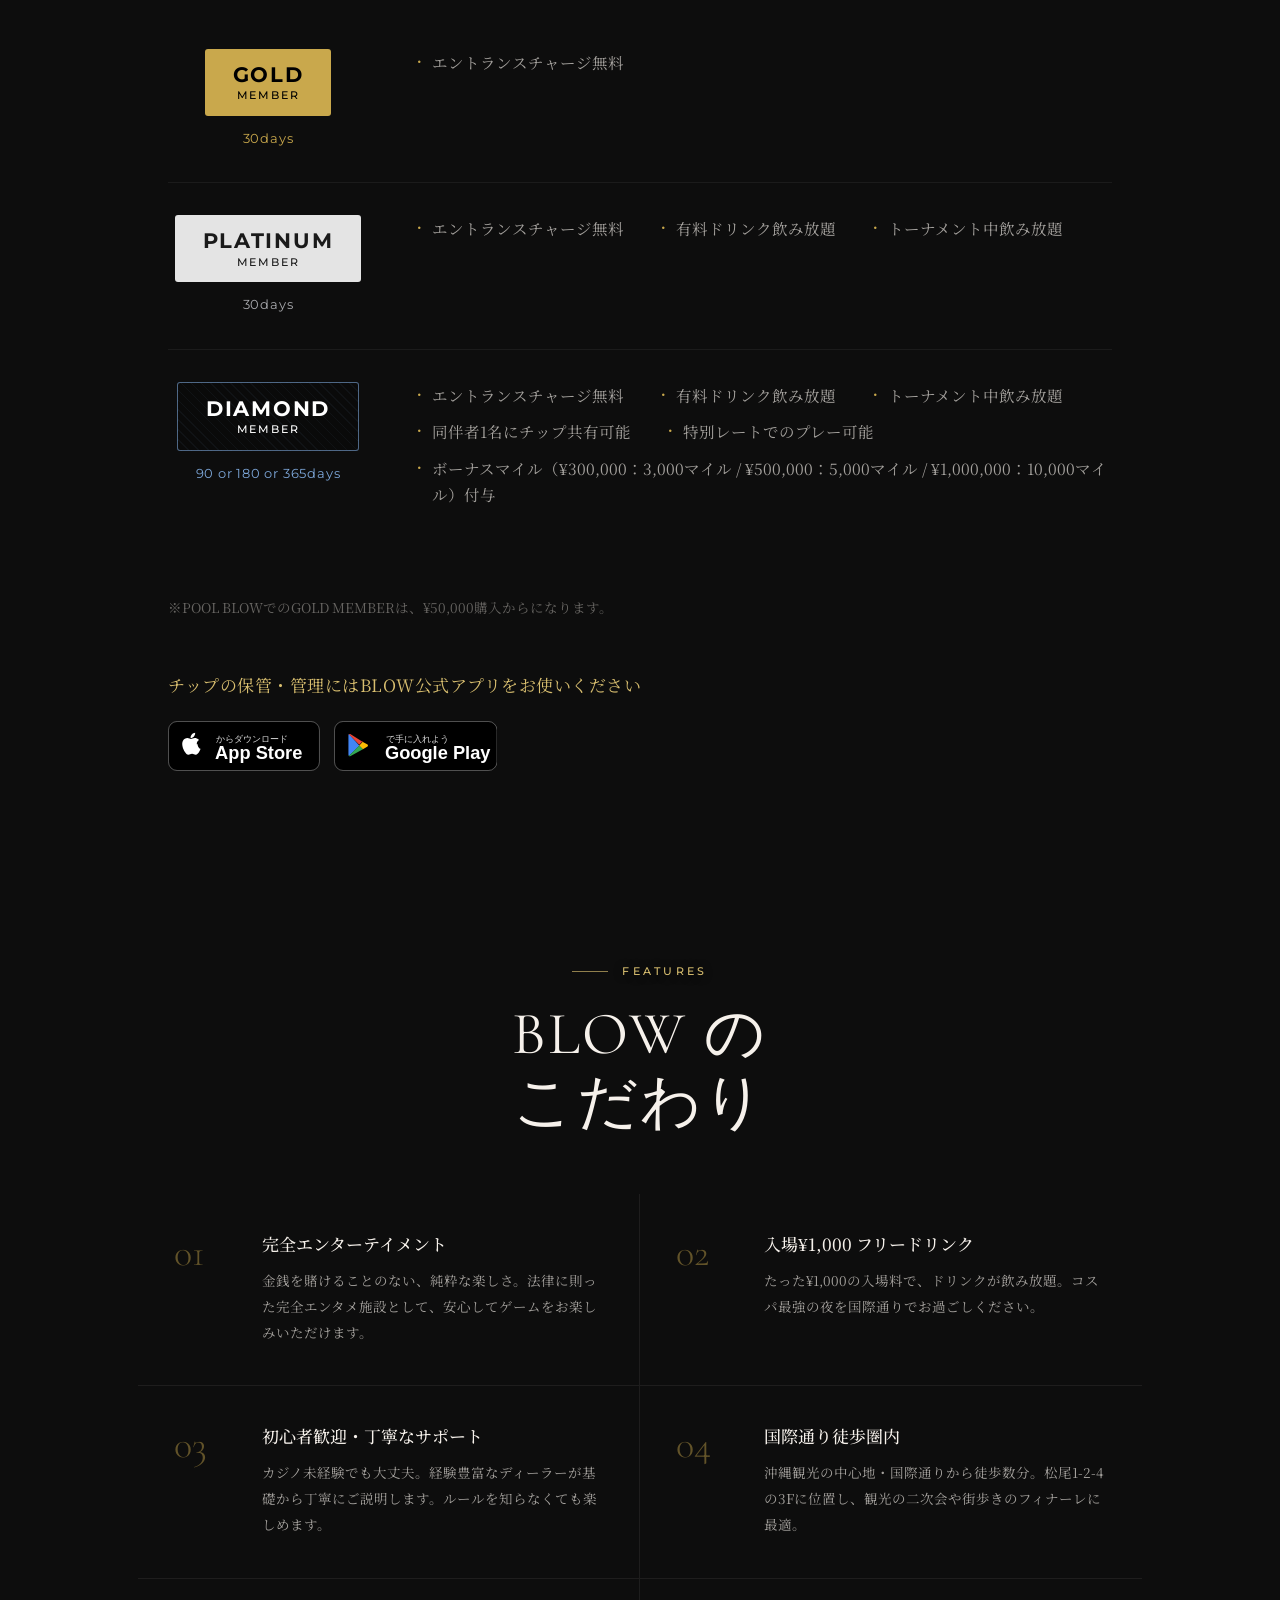
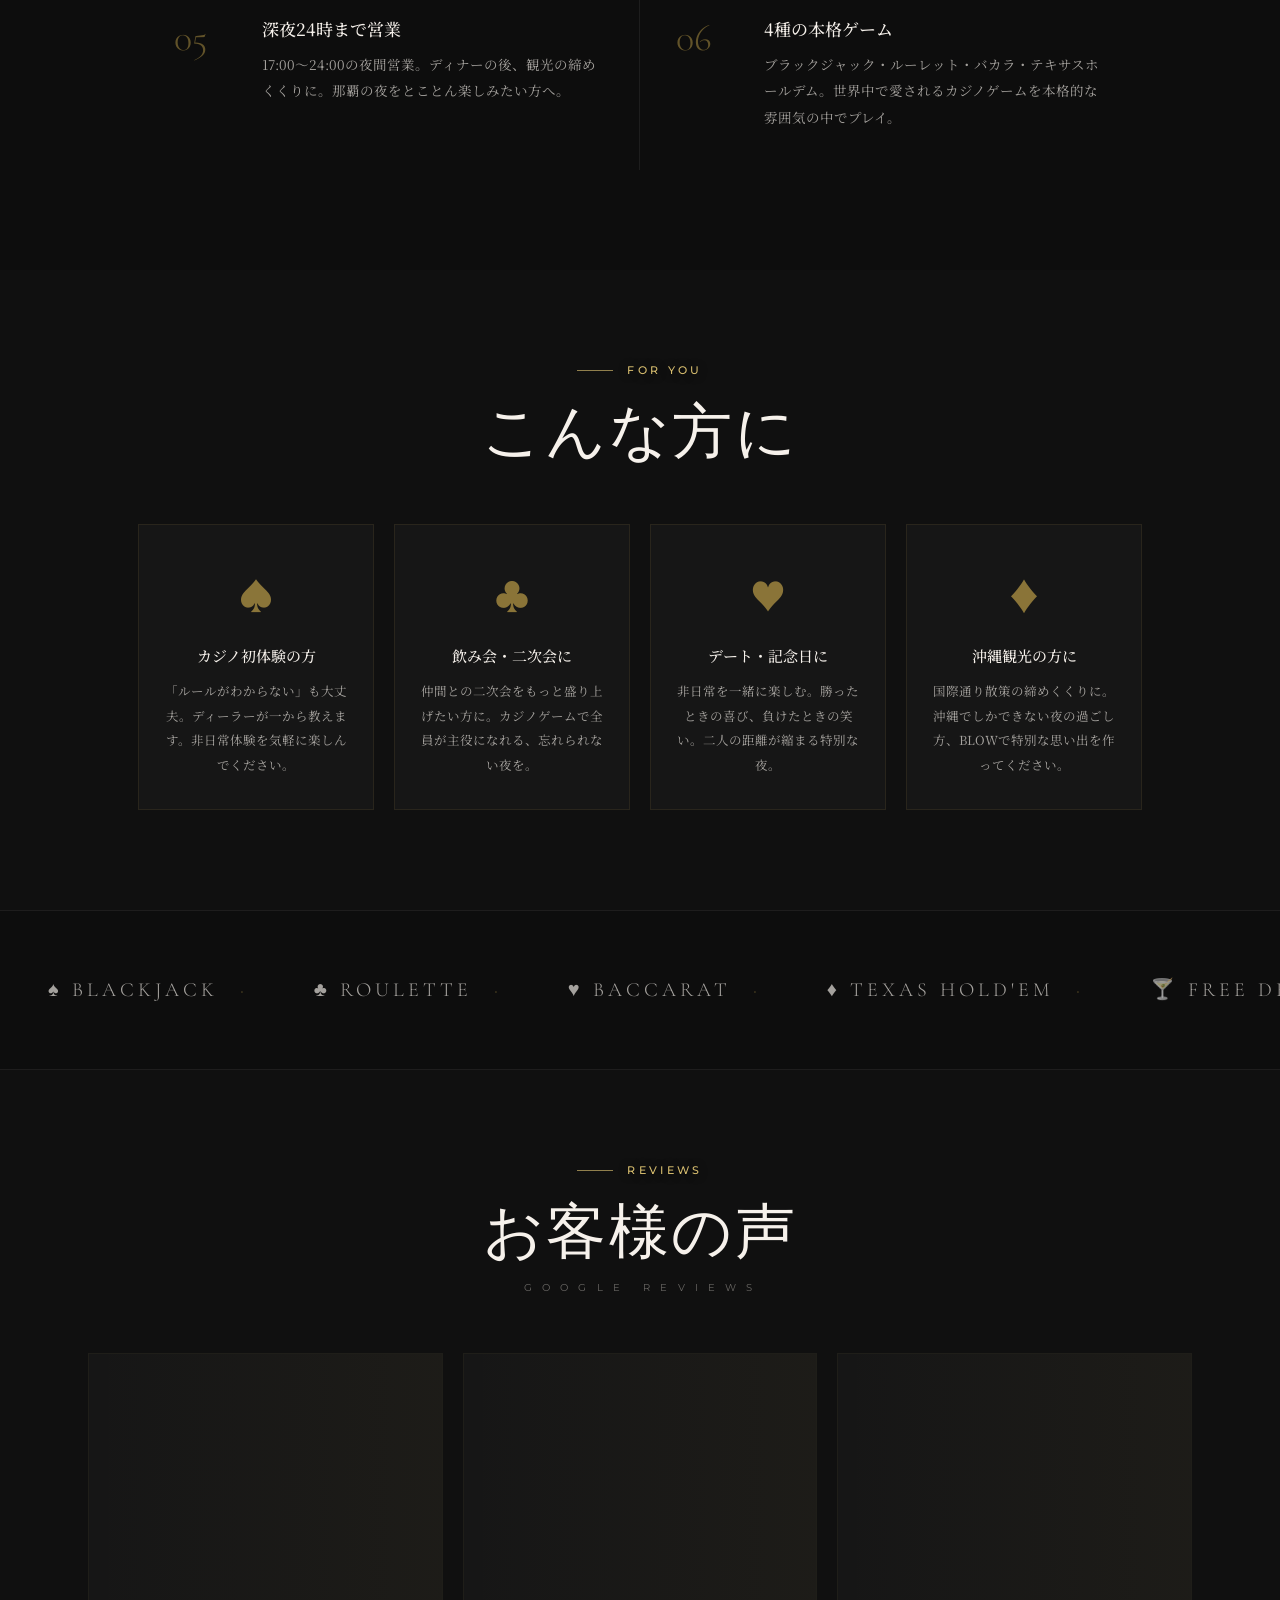
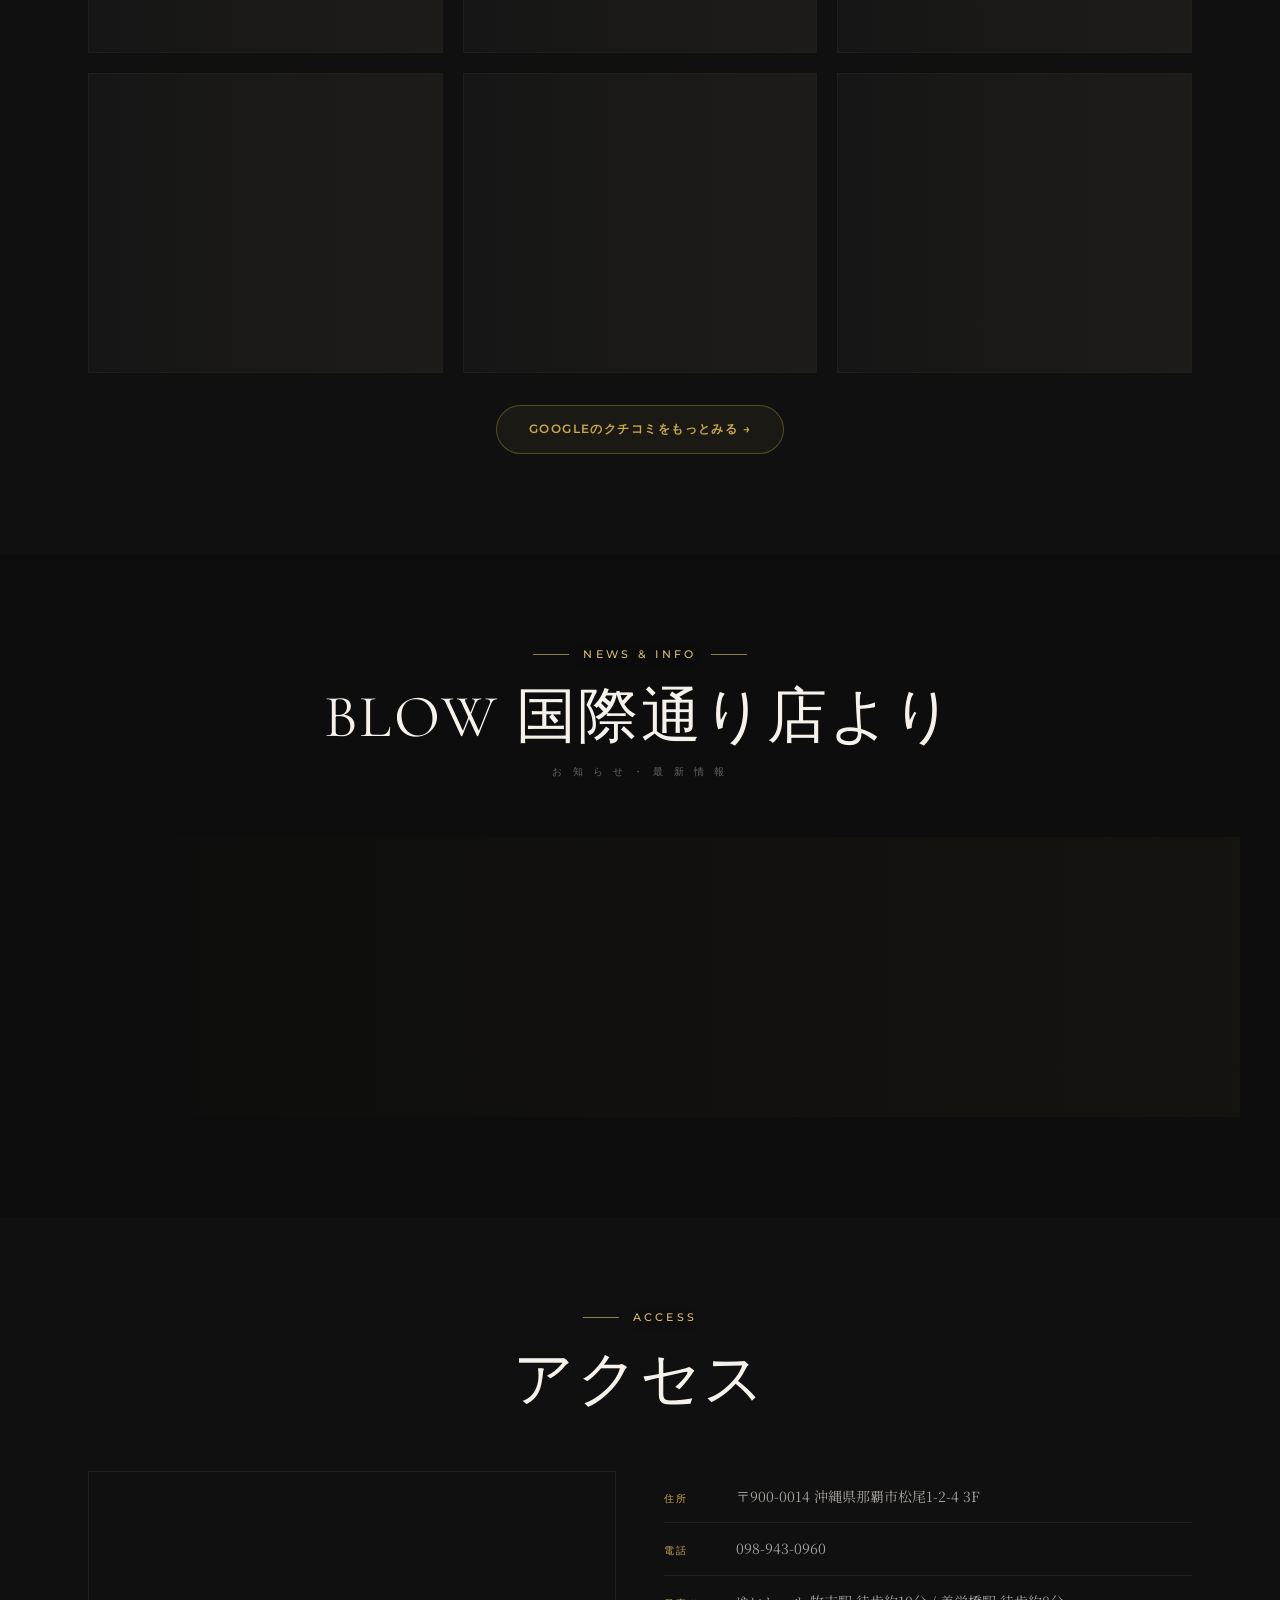
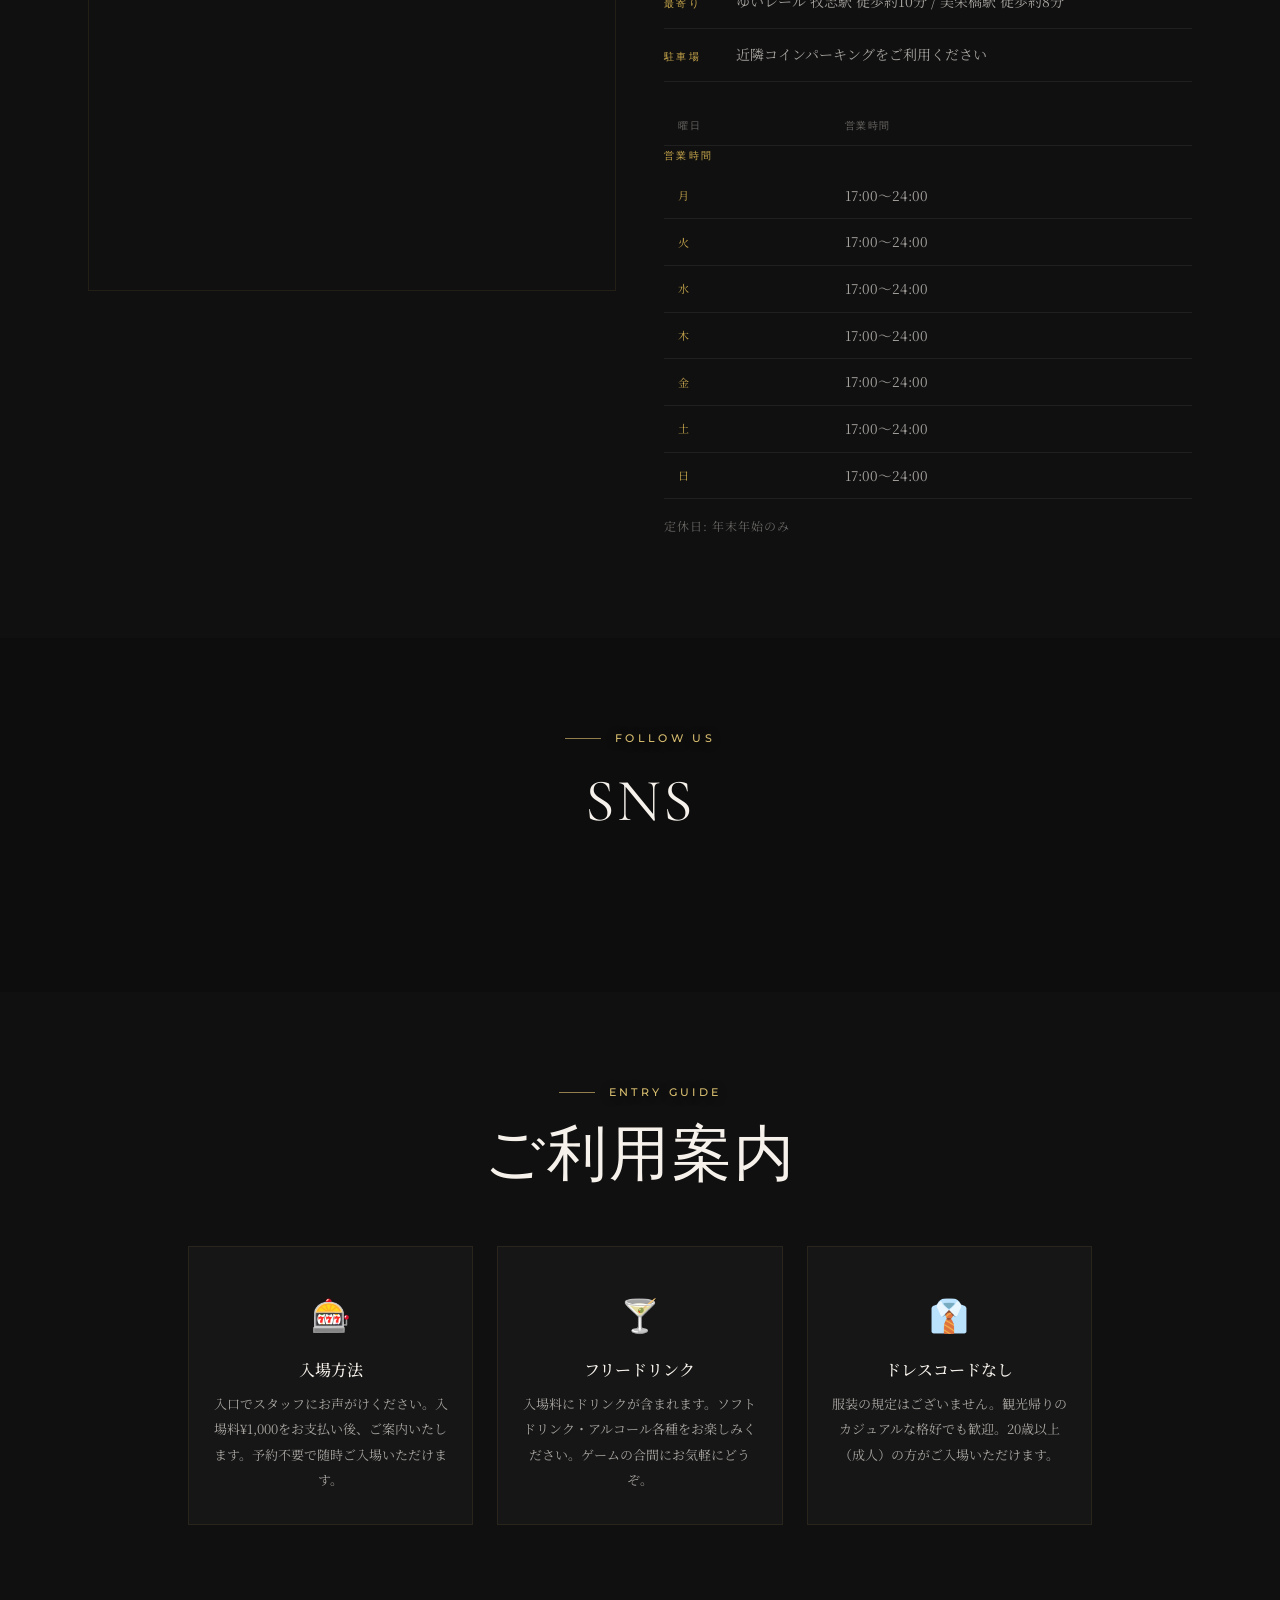
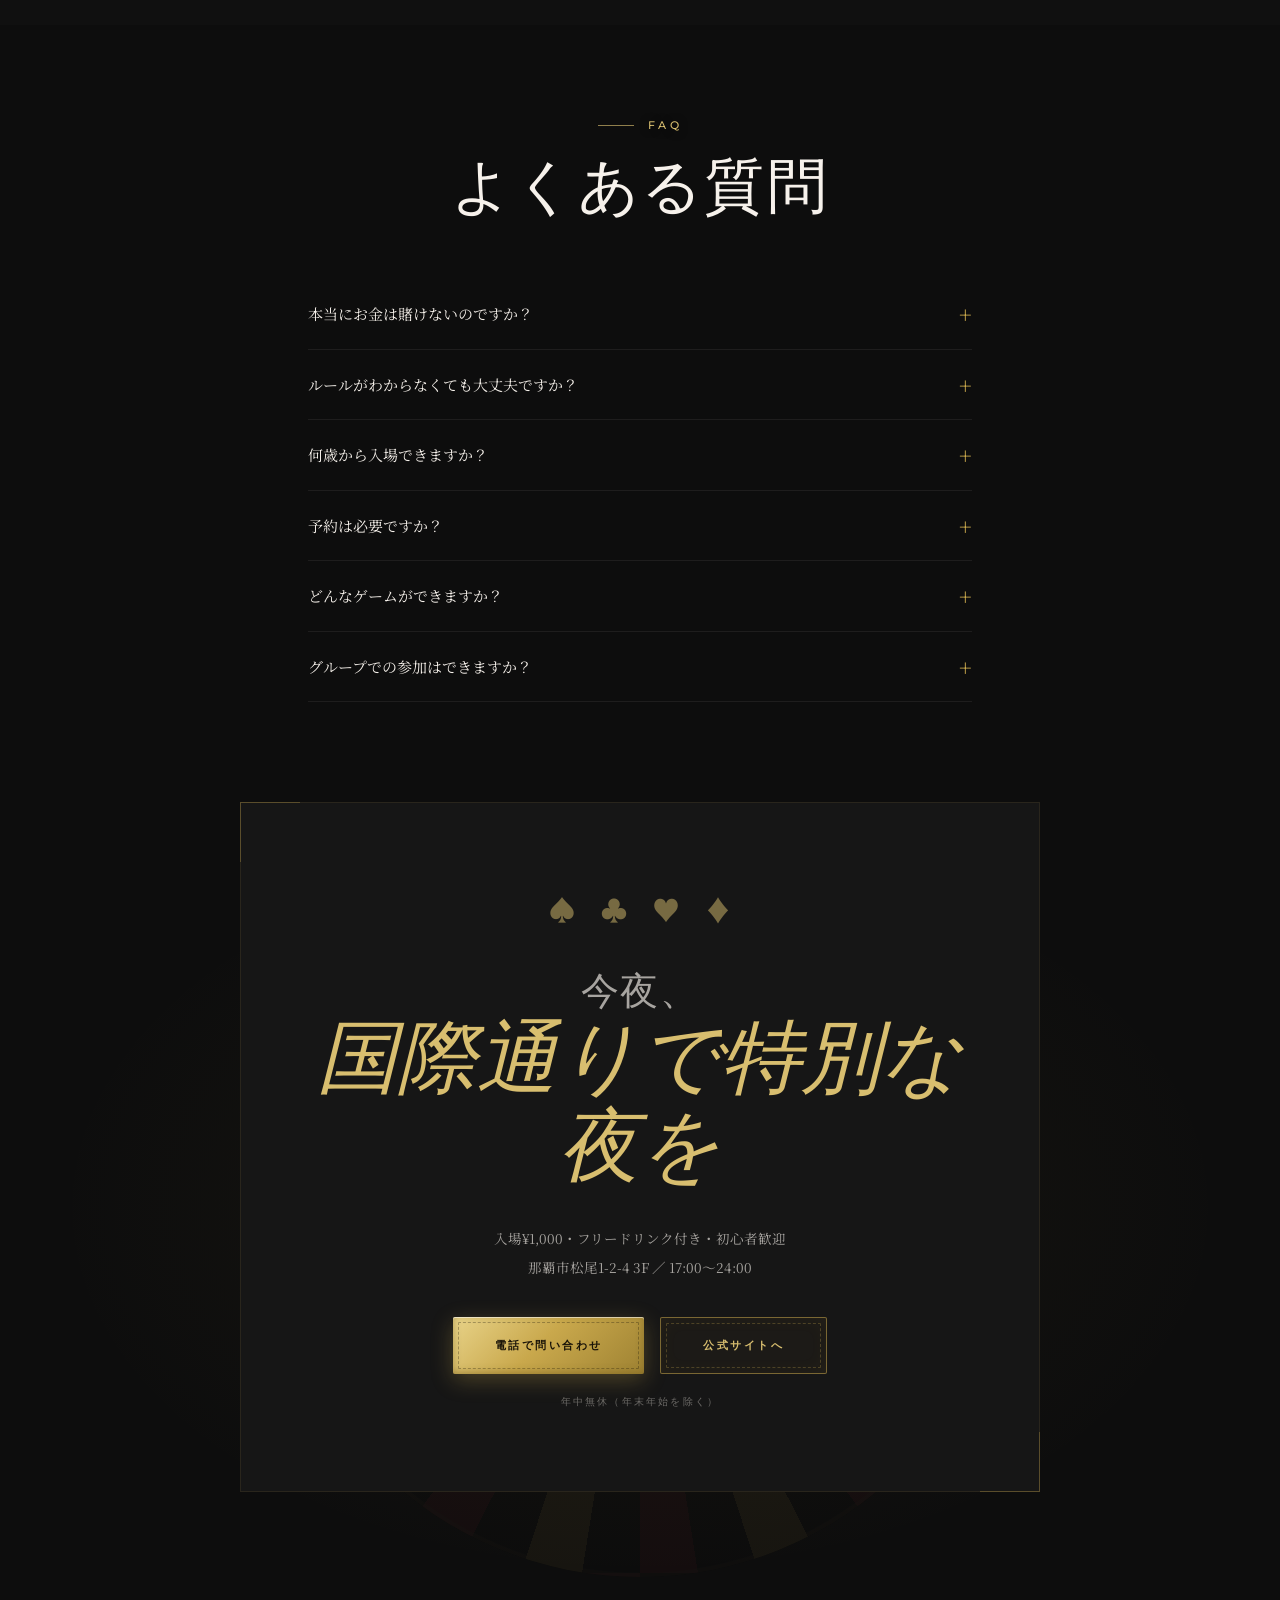
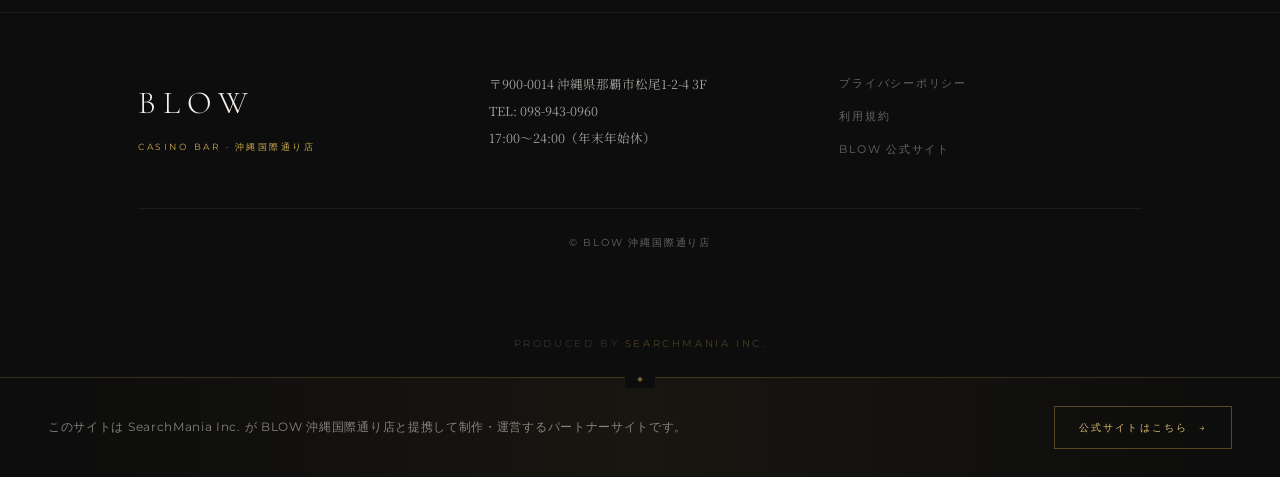
==== commit 23898f82: "SEO/AIO: EN page, hreflang, sameAs, language switcher, robots+sitemap+llms" ====
--- a/index.html
+++ b/index.html
@@ -9,6 +9,11 @@
 <meta http-equiv="content-language" content="ja">
 <link rel="canonical" href="https://blow-kokusaidori.search-mania.net/">
 
+<!-- hreflang: multilingual alternates -->
+<link rel="alternate" hreflang="ja" href="https://blow-kokusaidori.search-mania.net/">
+<link rel="alternate" hreflang="en" href="https://blow-kokusaidori.search-mania.net/en/">
+<link rel="alternate" hreflang="x-default" href="https://blow-kokusaidori.search-mania.net/">
+
 <meta property="og:type" content="website">
 <meta property="og:title" content="BLOW 沖縄国際通り店 | カジノバー | 那覇">
 <meta property="og:description" content="那覇・国際通りのカジノバーBLOW。入場¥1,000フリードリンク付き。">
@@ -18,6 +23,7 @@
 <meta property="og:image:width" content="1200">
 <meta property="og:image:height" content="630">
 <meta property="og:locale" content="ja_JP">
+<meta property="og:locale:alternate" content="en_US">
 <meta name="twitter:card" content="summary_large_image">
 <meta name="twitter:title" content="BLOW 沖縄国際通り店 | カジノバー">
 <meta name="twitter:description" content="那覇・国際通りのカジノバーBLOW。入場¥1,000フリードリンク付き。">
@@ -33,29 +39,62 @@
 <script type="application/ld+json">
 {
   "@context": "https://schema.org",
-  "@type": "BarOrPub",
-  "name": "BLOW 沖縄国際通り店",
-  "url": "https://blow-kokusaidori.search-mania.net/",
-  "telephone": "098-943-0960",
-  "priceRange": "¥",
-  "address": {
-    "@type": "PostalAddress",
-    "streetAddress": "松尾1-2-4 3F",
-    "addressLocality": "那覇市",
-    "addressRegion": "沖縄県",
-    "postalCode": "900-0014",
-    "addressCountry": "JP"
-  },
-  "openingHoursSpecification": [
+  "@graph": [
     {
-      "@type": "OpeningHoursSpecification",
-      "dayOfWeek": ["Monday","Tuesday","Wednesday","Thursday","Friday","Saturday","Sunday"],
-      "opens": "17:00",
-      "closes": "24:00"
+      "@type": ["BarOrPub", "EntertainmentBusiness"],
+      "@id": "https://blow-kokusaidori.search-mania.net/#business",
+      "name": "BLOW 沖縄国際通り店",
+      "alternateName": ["BLOW Casino Bar Kokusaidori", "ブロウ 国際通り店"],
+      "url": "https://blow-kokusaidori.search-mania.net/",
+      "image": "https://blow-kokusaidori.search-mania.net/ogp.svg",
+      "telephone": "+81-98-943-0960",
+      "priceRange": "¥",
+      "address": {
+        "@type": "PostalAddress",
+        "streetAddress": "松尾1-2-4 3F",
+        "addressLocality": "那覇市",
+        "addressRegion": "沖縄県",
+        "postalCode": "900-0014",
+        "addressCountry": "JP"
+      },
+      "geo": {
+        "@type": "GeoCoordinates",
+        "latitude": 26.2144,
+        "longitude": 127.6790
+      },
+      "openingHoursSpecification": [
+        {
+          "@type": "OpeningHoursSpecification",
+          "dayOfWeek": ["Monday","Tuesday","Wednesday","Thursday","Friday","Saturday","Sunday"],
+          "opens": "17:00",
+          "closes": "24:00"
+        }
+      ],
+      "inLanguage": ["ja", "en"],
+      "description": "那覇・国際通りのカジノバー。入場1,000円フリードリンク付き。ブラックジャック・ルーレット・バカラ・テキサスホールデムを楽しめます。",
+      "hasMap": "https://maps.app.goo.gl/9PHkWwtYRBabTQBj8",
+      "paymentAccepted": "Cash, Credit Card",
+      "currenciesAccepted": "JPY",
+      "sameAs": [
+        "https://blow-casino.com/shop/detail.html?id=439",
+        "https://blow-casino.com/",
+        "https://www.instagram.com/blow.kokusaidori/",
+        "https://x.com/blowkokusaidori",
+        "https://www.instagram.com/blowjapan_casino/",
+        "https://maps.app.goo.gl/9PHkWwtYRBabTQBj8",
+        "https://apps.apple.com/jp/app/blow/id6737978825",
+        "https://play.google.com/store/apps/details?id=com.casino.blow.android&hl=ja"
+      ]
+    },
+    {
+      "@type": "WebSite",
+      "@id": "https://blow-kokusaidori.search-mania.net/#website",
+      "url": "https://blow-kokusaidori.search-mania.net/",
+      "name": "BLOW 沖縄国際通り店",
+      "inLanguage": "ja",
+      "publisher": { "@id": "https://blow-kokusaidori.search-mania.net/#business" }
     }
-  ],
-  "inLanguage": "ja",
-  "description": "那覇・国際通りのカジノバー。入場1,000円フリードリンク付き。ブラックジャック・ルーレット・バカラ・テキサスホールデムを楽しめます。"
+  ]
 }
 </script>
 </head>
@@ -85,6 +124,11 @@
     <a href="#features" class="nav-link">FEATURES</a>
     <a href="#access"   class="nav-link">ACCESS</a>
     <a href="#faq"      class="nav-link">FAQ</a>
+    <div class="lang-switch" role="group" aria-label="言語切替">
+      <a href="/" class="lang-btn active" aria-current="true" lang="ja">JP</a>
+      <span class="lang-sep">/</span>
+      <a href="/en/" class="lang-btn" lang="en">EN</a>
+    </div>
     <a href="tel:098-943-0960" class="nav-cta">今すぐ入場 →</a>
   </div>
   <button class="nav-toggle" id="navToggle" aria-label="メニューを開く" aria-expanded="false">
@@ -101,6 +145,10 @@
     <a href="#features" class="nm-link">Features</a>
     <a href="#access"   class="nm-link">Access</a>
     <a href="#faq"      class="nm-link">FAQ</a>
+    <div class="mobile-menu-lang" role="group" aria-label="Language">
+      <a href="/" class="mml-btn active" lang="ja">日本語</a>
+      <a href="/en/" class="mml-btn" lang="en">English</a>
+    </div>
     <a href="tel:098-943-0960" class="nm-cta">📞 098-943-0960</a>
   </nav>
 </div>
--- a/shared.css
+++ b/shared.css
@@ -221,15 +221,27 @@
 .nav-cta {
   font-family: var(--sans);
   font-size: 10px;
-  font-weight: 500;
+  font-weight: 600;
   letter-spacing: .18em;
   text-transform: uppercase;
-  color: var(--bg);
-  background: var(--gold);
-  padding: 10px 20px;
-  transition: background .3s ease;
-}
-.nav-cta:hover { background: var(--gold-soft); }
+  color: #1a1408;
+  background: linear-gradient(135deg, #E8D389 0%, #C9A84C 46%, #9E8232 100%);
+  padding: 11px 22px; border-radius: 2px;
+  position: relative; overflow: hidden;
+  box-shadow: inset 0 1px 0 rgba(255,255,255,.5), 0 3px 14px rgba(201,168,76,.28);
+  transition: transform .3s ease, box-shadow .3s ease;
+}
+.nav-cta::after {
+  content: ''; position: absolute; top: 0; left: -130%;
+  width: 60%; height: 100%; pointer-events: none;
+  background: linear-gradient(100deg, transparent, rgba(255,255,255,.55), transparent);
+  transform: skewX(-22deg); transition: left .6s ease;
+}
+.nav-cta:hover {
+  transform: translateY(-1px);
+  box-shadow: inset 0 1px 0 rgba(255,255,255,.6), 0 6px 20px rgba(201,168,76,.45), 0 0 14px rgba(201,168,76,.25);
+}
+.nav-cta:hover::after { left: 150%; }
 
 .nav-toggle {
   display: none;
@@ -252,18 +264,21 @@
   position: fixed; inset: 0;
   background: rgba(13,13,13,.98);
   z-index: 800;
-  display: flex; align-items: center; justify-content: center;
+  display: flex;
+  overflow-y: auto; -webkit-overflow-scrolling: touch;
+  padding: calc(env(safe-area-inset-top) + 88px) 24px calc(env(safe-area-inset-bottom) + 40px);
   opacity: 0; pointer-events: none;
   transition: opacity .4s ease;
 }
 .nav-overlay.open { opacity: 1; pointer-events: all; }
 .nav-mobile {
+  margin: auto;
   display: flex; flex-direction: column;
-  align-items: center; gap: 32px; text-align: center;
+  align-items: center; gap: clamp(20px, 4.2vh, 32px); text-align: center;
 }
 .nm-link {
   font-family: var(--serif);
-  font-size: 36px; font-weight: 400;
+  font-size: clamp(28px, 7vw, 36px); font-weight: 400;
   letter-spacing: .12em;
   color: var(--ink-soft);
   transition: color .3s ease;
@@ -341,7 +356,7 @@
 .hero-eyebrow {
   font-family: var(--sans);
   font-size: 10px; font-weight: 400;
-  letter-spacing: .36em; color: rgba(246,241,235,.82);
+  letter-spacing: .36em; padding-left: .36em; color: rgba(246,241,235,.82);
   text-transform: uppercase;
   text-shadow: 0 1px 14px rgba(0,0,0,.95), 0 2px 32px rgba(0,0,0,.75);
   opacity: 0; animation: fade-up 1.5s var(--ease-n) .2s both;
@@ -350,7 +365,7 @@
 .hero-logo {
   font-family: var(--serif);
   font-size: clamp(90px, 16vw, 180px);
-  font-weight: 300; letter-spacing: .20em; line-height: 1;
+  font-weight: 300; letter-spacing: .20em; padding-left: .20em; line-height: 1;
   color: var(--ink); margin: 0;
 }
 .logo-p1 {
@@ -361,7 +376,7 @@
 }
 .hero-logo-sub {
   font-family: var(--sans); font-size: 11px;
-  letter-spacing: .36em; color: var(--ink-soft);
+  letter-spacing: .36em; padding-left: .36em; color: var(--ink-soft);
   text-transform: uppercase; margin-top: 18px;
   text-shadow: 0 1px 10px rgba(0,0,0,.9), 0 2px 20px rgba(0,0,0,.7);
   opacity: 0; animation: fade-up 1.5s var(--ease-n) .6s both;
@@ -373,14 +388,24 @@
   opacity: 0; animation: fade-up 1.2s var(--ease-n) .7s both;
 }
 .hero-tag {
-  font-family: var(--sans); font-size: 11px; font-weight: 400;
-  letter-spacing: .28em; color: rgba(246,241,235,.90); text-transform: uppercase;
-  padding: 9px 22px; border: 1px solid rgba(246,241,235,.35);
-  background: rgba(0,0,0,.55);
+  position: relative;
+  font-family: var(--sans); font-size: 11px; font-weight: 500;
+  letter-spacing: .2em; color: #F6F1EB; text-transform: uppercase;
+  padding: 10px 25px 10px 27px; border: 1px solid rgba(201,168,76,.55);
+  border-radius: 2px;
+  background: linear-gradient(135deg, rgba(201,168,76,.16) 0%, rgba(0,0,0,.62) 55%);
   backdrop-filter: blur(6px);
   text-shadow: 0 1px 8px rgba(0,0,0,.9);
+  box-shadow: inset 0 0 16px rgba(201,168,76,.1), 0 4px 18px rgba(0,0,0,.4);
   opacity: 0; animation: fade-up 1.5s var(--ease-n) .8s both;
 }
+.hero-tag::before {
+  content: ''; position: absolute; inset: 3px;
+  border: 1px dashed rgba(201,168,76,.3); border-radius: 1px;
+  pointer-events: none;
+}
+/* CMSがテキストを流し込む前の空枠フラッシュを防ぐ */
+.hero-tag:empty { display: none; }
 
 .hero-tagline-right {
   position: absolute; right: 48px; top: 50%;
@@ -413,7 +438,7 @@
 }
 .scroll-label {
   font-family: var(--sans); font-size: 9px;
-  letter-spacing: .32em; color: rgba(246,241,235,.70); text-transform: uppercase;
+  letter-spacing: .32em; padding-left: .32em; color: rgba(246,241,235,.70); text-transform: uppercase;
   text-shadow: 0 1px 10px rgba(0,0,0,.9), 0 0 20px rgba(0,0,0,.7);
 }
 
@@ -827,35 +852,36 @@
   border: 1px solid rgba(201,168,76,.3); border-radius: 2px; margin-bottom: 72px;
 }
 .prs-fee-lbl {
-  padding: 14px 28px; font-size: 13.5px; color: var(--ink-soft);
+  padding: 16px 30px; font-size: 16px; font-weight: 500; color: var(--ink);
   border-right: 1px solid rgba(201,168,76,.3); background: rgba(201,168,76,.04);
   display: flex; align-items: center; white-space: nowrap;
 }
-.prs-fee-val { padding: 14px 22px; font-size: 13.5px; color: var(--ink-soft); display: flex; align-items: center; }
+.prs-fee-val { padding: 16px 26px; font-size: 16px; color: var(--ink-soft); display: flex; align-items: center; }
 
 /* ─ Chip section ─ */
 .prs-chips-block { margin-bottom: 72px; }
 .prs-chips-h {
-  font-family: var(--serif-jp); font-size: 16px; font-weight: 400;
-  color: var(--gold-soft); letter-spacing: .06em; margin-bottom: 14px;
-}
-.prs-chips-desc { font-size: 13px; color: var(--ink-muted); line-height: 1.9; margin-bottom: 28px; }
+  font-family: var(--serif-jp); font-size: 22px; font-weight: 500;
+  color: var(--gold-soft); letter-spacing: .06em; margin-bottom: 16px;
+}
+.prs-chips-desc { font-size: 15px; color: var(--ink-soft); line-height: 2; margin-bottom: 32px; }
 
 /* ─ Chip cards grid ─ */
 .prs-cards {
   display: grid; grid-template-columns: repeat(3, 1fr);
 }
 .prs-card {
-  border: 1px solid rgba(201,168,76,.2); padding: 28px 20px;
+  border: 1px solid rgba(201,168,76,.2); padding: 32px 20px;
   display: flex; flex-direction: column; align-items: center; justify-content: center;
-  gap: 12px; min-height: 130px; text-align: center;
+  gap: 14px; min-height: 150px; text-align: center;
 }
 .prs-card-gold { border-color: rgba(201,168,76,.35); background: rgba(20,16,0,.4); }
 .prs-card-plat { border-color: rgba(168,169,173,.3); }
 .prs-card-dia  { border-color: rgba(124,166,216,.3); background: rgba(8,12,24,.55); }
 .prs-cp {
-  font-family: var(--serif); font-size: clamp(14px,1.6vw,18px);
-  font-weight: 300; color: var(--ink);
+  font-family: var(--sans); font-size: clamp(17px,1.9vw,21px);
+  font-weight: 600; color: var(--ink); letter-spacing: .02em;
+  font-variant-numeric: lining-nums tabular-nums;
 }
 .prs-cp-gold { color: var(--gold); }
 .prs-cp-plat { color: #A8A9AD; }
@@ -867,8 +893,8 @@
   display: inline-flex; flex-direction: column; align-items: center; justify-content: center;
   padding: 5px 16px; border-radius: 3px; gap: 0;
 }
-.prs-mb-rank { font-family: var(--sans); font-weight: 700; font-size: 14px; letter-spacing: .08em; line-height: 1.3; }
-.prs-mb-mem  { font-family: var(--sans); font-weight: 500; font-size: 9px;  letter-spacing: .16em; line-height: 1.4; }
+.prs-mb-rank { font-family: var(--sans); font-weight: 700; font-size: 15px; letter-spacing: .08em; line-height: 1.3; }
+.prs-mb-mem  { font-family: var(--sans); font-weight: 500; font-size: 10px;  letter-spacing: .16em; line-height: 1.4; }
 .prs-mb-gold { background: var(--gold); color: #000; }
 .prs-mb-plat { background: #e4e4e4; color: #1a1a1a; }
 .prs-mb-dia  {
@@ -876,11 +902,11 @@
   border: 1px solid rgba(124,166,216,.6);
   background-image: repeating-linear-gradient(45deg, rgba(124,166,216,.06) 0px, rgba(124,166,216,.06) 1px, transparent 1px, transparent 7px);
 }
-.prs-mb-lg { padding: 10px 24px; }
-.prs-mb-lg .prs-mb-rank { font-size: 18px; }
-.prs-mb-lg .prs-mb-mem  { font-size: 10px; }
-
-.prs-days { font-family: var(--sans); font-size: 11px; letter-spacing: .06em; }
+.prs-mb-lg { padding: 12px 28px; }
+.prs-mb-lg .prs-mb-rank { font-size: 21px; }
+.prs-mb-lg .prs-mb-mem  { font-size: 11px; }
+
+.prs-days { font-family: var(--sans); font-size: 13px; letter-spacing: .06em; }
 .prs-days-gold { color: var(--gold); }
 .prs-days-plat { color: #A8A9AD; }
 .prs-days-dia  { color: #7CA6D8; }
@@ -889,43 +915,34 @@
 .prs-mem-block { margin-bottom: 56px; }
 .prs-mem-row {
   display: flex; align-items: flex-start; gap: 48px;
-  padding: 28px 0; border-bottom: 1px solid rgba(255,255,255,.06);
+  padding: 32px 0; border-bottom: 1px solid rgba(255,255,255,.06);
 }
 .prs-mem-row:last-child { border-bottom: none; }
-.prs-mem-left { flex: 0 0 180px; text-align: center; }
-.prs-mem-days { font-family: var(--sans); font-size: 11px; letter-spacing: .06em; margin-top: 8px; }
+.prs-mem-left { flex: 0 0 200px; text-align: center; }
+.prs-mem-days { font-family: var(--sans); font-size: 13px; letter-spacing: .06em; margin-top: 10px; }
 .prs-mem-list {
   list-style: none; padding: 0; margin: 0; flex: 1;
-  display: flex; flex-wrap: wrap; align-content: flex-start; gap: 6px 32px;
+  display: flex; flex-wrap: wrap; align-content: flex-start; gap: 10px 36px;
 }
 .prs-mem-list li {
-  font-size: 13px; color: var(--ink-soft);
-  padding-left: 14px; position: relative; line-height: 1.6;
-}
-.prs-mem-list li::before { content: '·'; position: absolute; left: 0; color: var(--gold); font-size: 18px; line-height: 1.1; }
+  font-size: 15.5px; color: var(--ink-soft);
+  padding-left: 16px; position: relative; line-height: 1.7;
+}
+.prs-mem-list li::before { content: '·'; position: absolute; left: 0; color: var(--gold); font-size: 20px; line-height: 1.2; }
 
 /* ─ Note ─ */
-.prs-note { font-size: 12px; color: var(--ink-muted); margin-bottom: 48px; }
+.prs-note { font-size: 13.5px; color: var(--ink-muted); margin-bottom: 48px; }
 
 /* ─ App download ─ */
 .prs-app-block { }
 .prs-app-title {
-  font-family: var(--serif-jp); font-size: 14px; color: var(--gold-soft);
+  font-family: var(--serif-jp); font-size: 17px; color: var(--gold-soft);
   margin-bottom: 20px; letter-spacing: .03em;
 }
-.prs-app-badges { display: flex; gap: 14px; flex-wrap: wrap; }
-.prs-dl {
-  display: inline-flex; align-items: center; gap: 10px;
-  border-radius: 8px; padding: 9px 18px; text-decoration: none; min-width: 170px;
-  transition: opacity .2s;
-}
-.prs-dl:hover { opacity: .8; }
-.prs-dl-apple  { background: #000; border: 1px solid rgba(255,255,255,.18); }
-.prs-dl-google { background: #000; border: 1px solid rgba(255,255,255,.18); }
-.prs-dl-ico { width: 24px; height: 24px; flex-shrink: 0; }
-.prs-dl-txt { display: flex; flex-direction: column; gap: 1px; }
-.prs-dl-sub  { font-family: var(--sans); font-size: 9px;  letter-spacing: .03em; color: rgba(255,255,255,.75); }
-.prs-dl-main { font-family: var(--sans); font-size: 17px; font-weight: 600; line-height: 1; color: #fff; }
+.prs-app-badges { display: flex; gap: 14px; flex-wrap: wrap; align-items: center; }
+.prs-dl { display: inline-block; line-height: 0; transition: opacity .2s; }
+.prs-dl:hover { opacity: .82; }
+.prs-dl svg { display: block; height: 50px; width: auto; }
 
 /* ─ Responsive ─ */
 @media (max-width: 900px) {
@@ -939,7 +956,9 @@
 }
 @media (max-width: 480px) {
   .prs-cards { grid-template-columns: 1fr 1fr; }
-  .prs-cp { font-size: 13px; }
+  .prs-cp { font-size: 15px; }
+  .prs-fee { flex-direction: column; }
+  .prs-fee-lbl { border-right: none; border-bottom: 1px solid rgba(201,168,76,.3); white-space: normal; }
 }
 
 /* ── 20. Footer ───────────────────────────────────────── */
@@ -1016,18 +1035,55 @@
   .partner-notice { flex-direction: column; align-items: flex-start; padding: 24px; gap: 16px; }
 }
 
-/* ── 21. Buttons ─────────────────────────────────────── */
+/* ── 21. Buttons — Casino Chip Style ─────────────────── */
 .btn {
-  display: inline-flex; align-items: center; justify-content: center;
-  padding: 16px 36px; font-family: var(--sans); font-size: 11px;
-  font-weight: 500; letter-spacing: .22em; text-transform: uppercase;
-  text-decoration: none; cursor: pointer; border: none;
-  transition: all .4s var(--ease-n); position: relative; overflow: hidden;
-}
-.btn-gold { background: var(--gold); color: var(--bg); }
-.btn-gold:hover { background: var(--gold-soft); }
-.btn-outline { background: transparent; border: 1px solid var(--ink); color: var(--ink); }
-.btn-outline:hover { background: var(--ink); color: var(--bg); }
+  display: inline-flex; align-items: center; justify-content: center; gap: 10px;
+  padding: 17px 42px; font-family: var(--sans); font-size: 11px;
+  font-weight: 600; letter-spacing: .22em; text-transform: uppercase;
+  text-decoration: none; cursor: pointer; border: none; border-radius: 2px;
+  transition: transform .35s var(--ease-n), box-shadow .35s var(--ease-n), color .35s ease, background .35s ease;
+  position: relative; overflow: hidden; isolation: isolate;
+}
+/* light sweep across the face on hover */
+.btn::after {
+  content: ''; position: absolute; top: 0; left: -130%; z-index: 2;
+  width: 70%; height: 100%; pointer-events: none;
+  background: linear-gradient(100deg, transparent, rgba(255,255,255,.5), transparent);
+  transform: skewX(-22deg); transition: left .65s ease;
+}
+.btn:hover::after { left: 140%; }
+/* poker-chip dashed inner ring */
+.btn::before {
+  content: ''; position: absolute; inset: 5px; z-index: 1;
+  border: 1px dashed rgba(26,20,8,.3); border-radius: 1px;
+  pointer-events: none; transition: border-color .35s ease;
+}
+.btn > span { position: relative; z-index: 3; }
+
+.btn-gold {
+  color: #1a1408;
+  background: linear-gradient(135deg, #E8D389 0%, #C9A84C 46%, #9E8232 100%);
+  box-shadow: inset 0 1px 0 rgba(255,255,255,.55), inset 0 -2px 7px rgba(120,96,30,.5),
+              0 6px 22px rgba(201,168,76,.3);
+}
+.btn-gold:hover {
+  transform: translateY(-2px);
+  box-shadow: inset 0 1px 0 rgba(255,255,255,.6), inset 0 -2px 7px rgba(120,96,30,.45),
+              0 12px 32px rgba(201,168,76,.5), 0 0 18px rgba(201,168,76,.3);
+}
+
+.btn-outline {
+  color: var(--gold-soft); background: rgba(201,168,76,.03);
+  border: 1px solid rgba(201,168,76,.55);
+  box-shadow: inset 0 0 18px rgba(201,168,76,.06);
+}
+.btn-outline::before { border-color: rgba(201,168,76,.28); }
+.btn-outline:hover {
+  color: #1a1408; transform: translateY(-2px); border-color: transparent;
+  background: linear-gradient(135deg, #E8D389 0%, #C9A84C 46%, #9E8232 100%);
+  box-shadow: 0 12px 32px rgba(201,168,76,.42), 0 0 18px rgba(201,168,76,.28);
+}
+.btn-outline:hover::before { border-color: rgba(26,20,8,.3); }
 
 /* ── 22. Keyframe Animations ─────────────────────────── */
 @keyframes logo-reveal {
@@ -1126,9 +1182,9 @@
   .hero-scroll { bottom: max(32px, calc(env(safe-area-inset-bottom) + 16px)); }
   .loader-title { letter-spacing: .26em; padding-left: .26em; }
   .loader-track { width: 100px; }
-  .hero-eyebrow { letter-spacing: .18em; font-size: 9px; }
-  .hero-logo-sub { letter-spacing: .20em; font-size: 10px; }
-  .hero-tag { letter-spacing: .16em; font-size: 10px; padding: 8px 16px; }
+  .hero-eyebrow { letter-spacing: .18em; padding-left: .18em; font-size: 9px; }
+  .hero-logo-sub { letter-spacing: .20em; padding-left: .20em; font-size: 10px; }
+  .hero-tag { letter-spacing: .16em; font-size: 10px; padding: 8px 15px 8px 17px; }
   .footer-copy { grid-column: 1; }
   .footer-inner { padding: 0 24px 40px; }
   .section-title { overflow-wrap: break-word; word-break: break-all; }
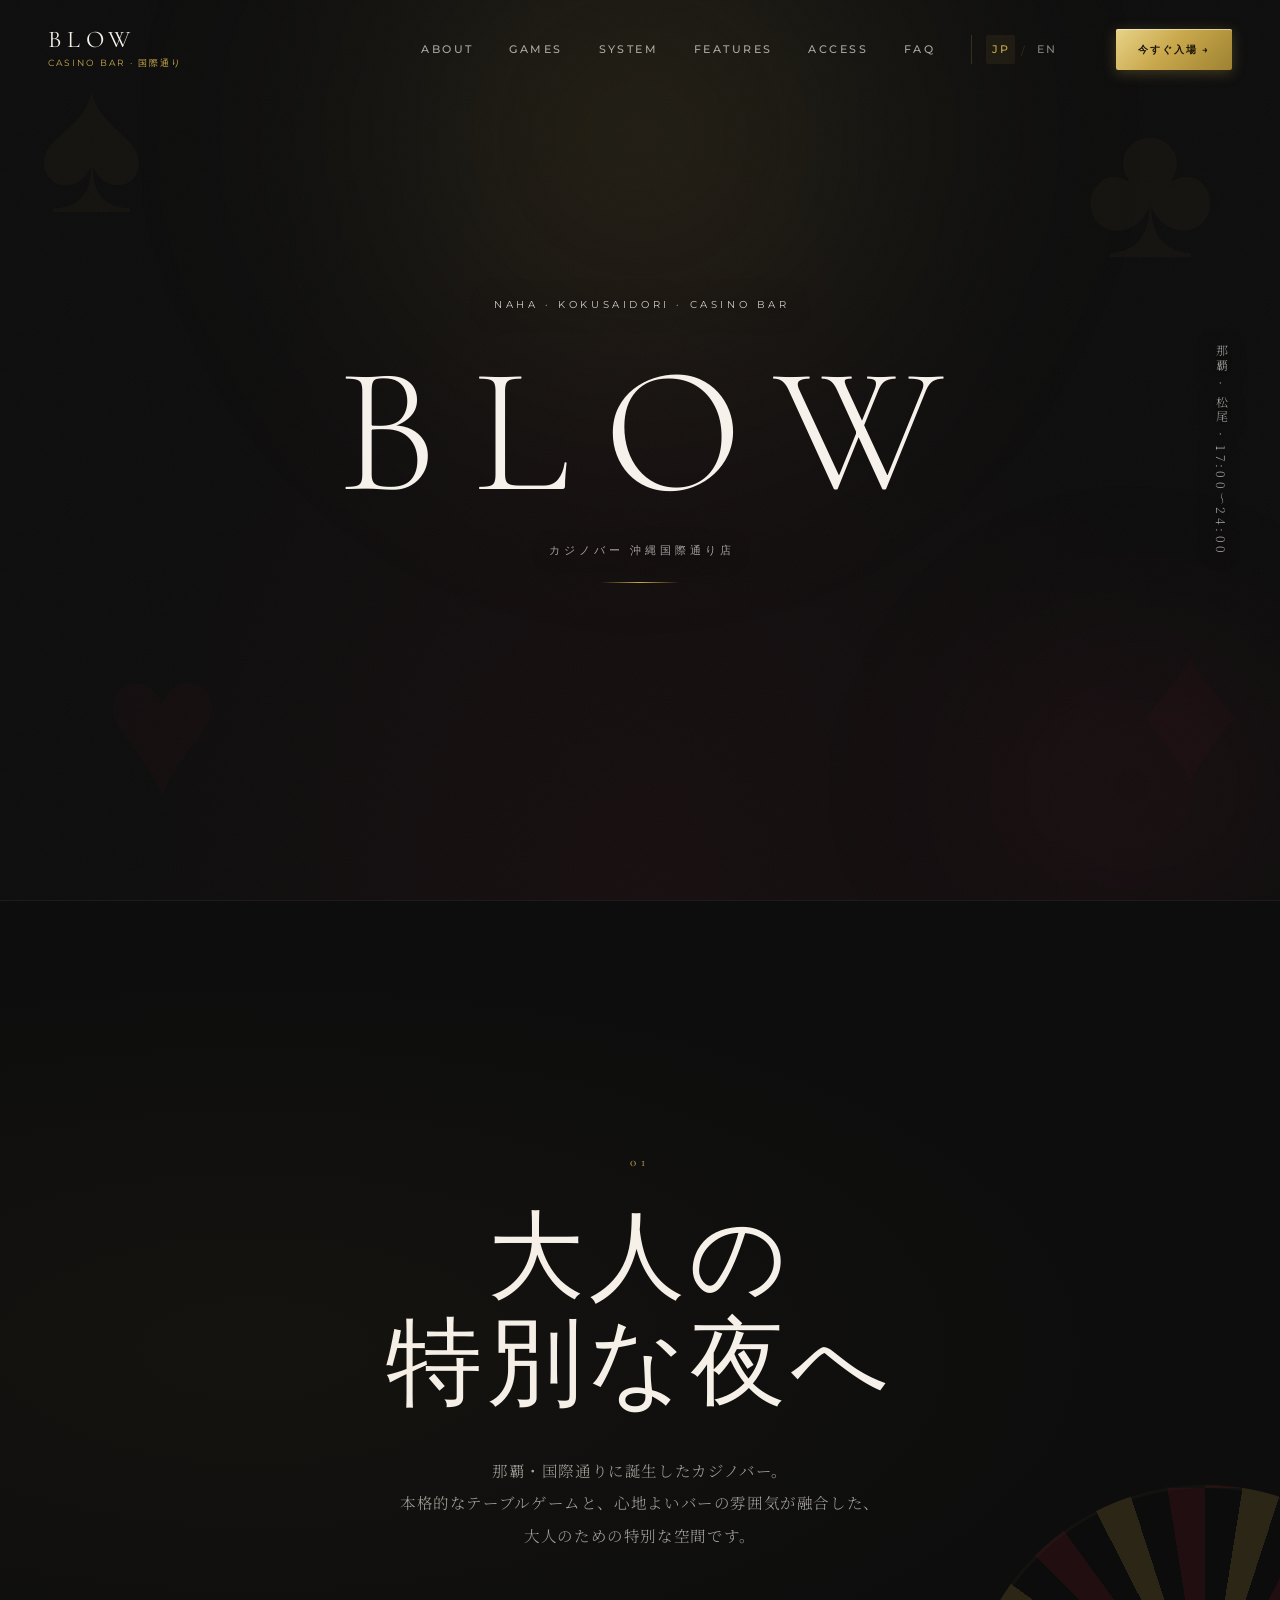
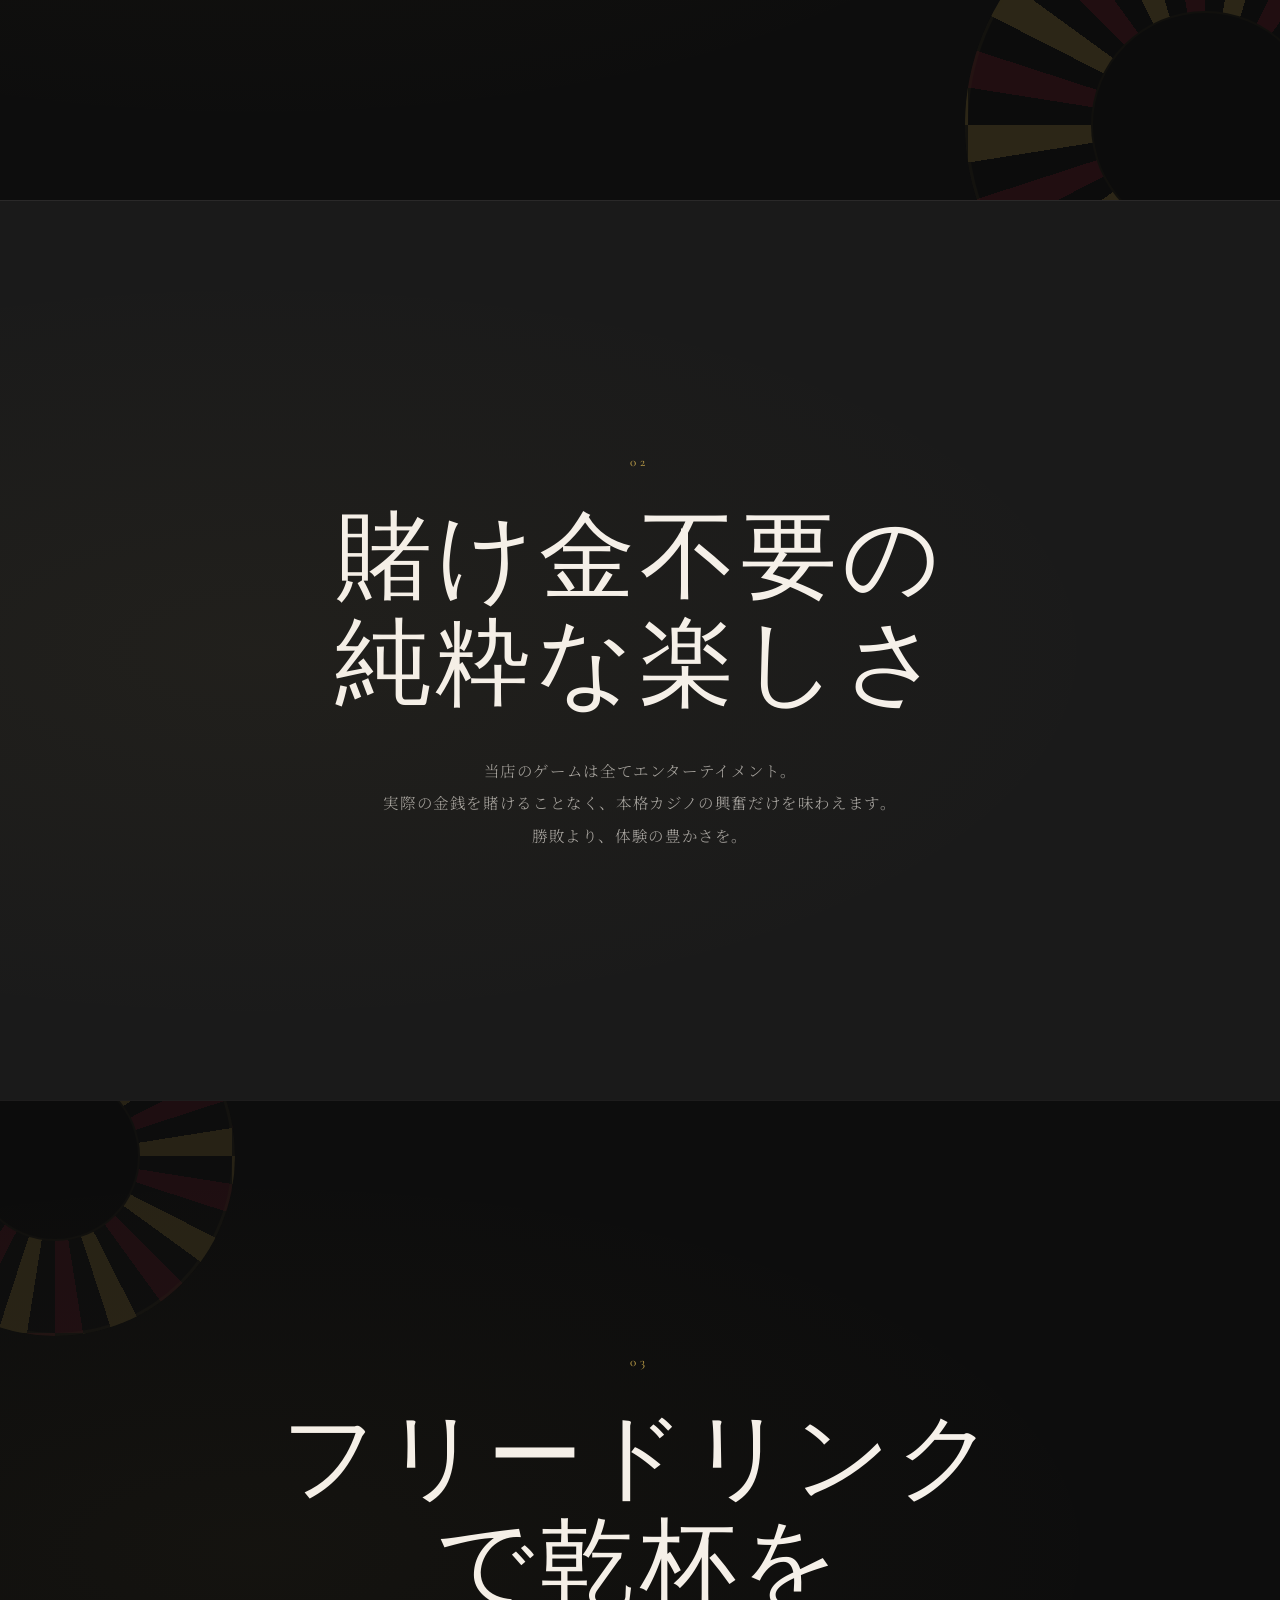
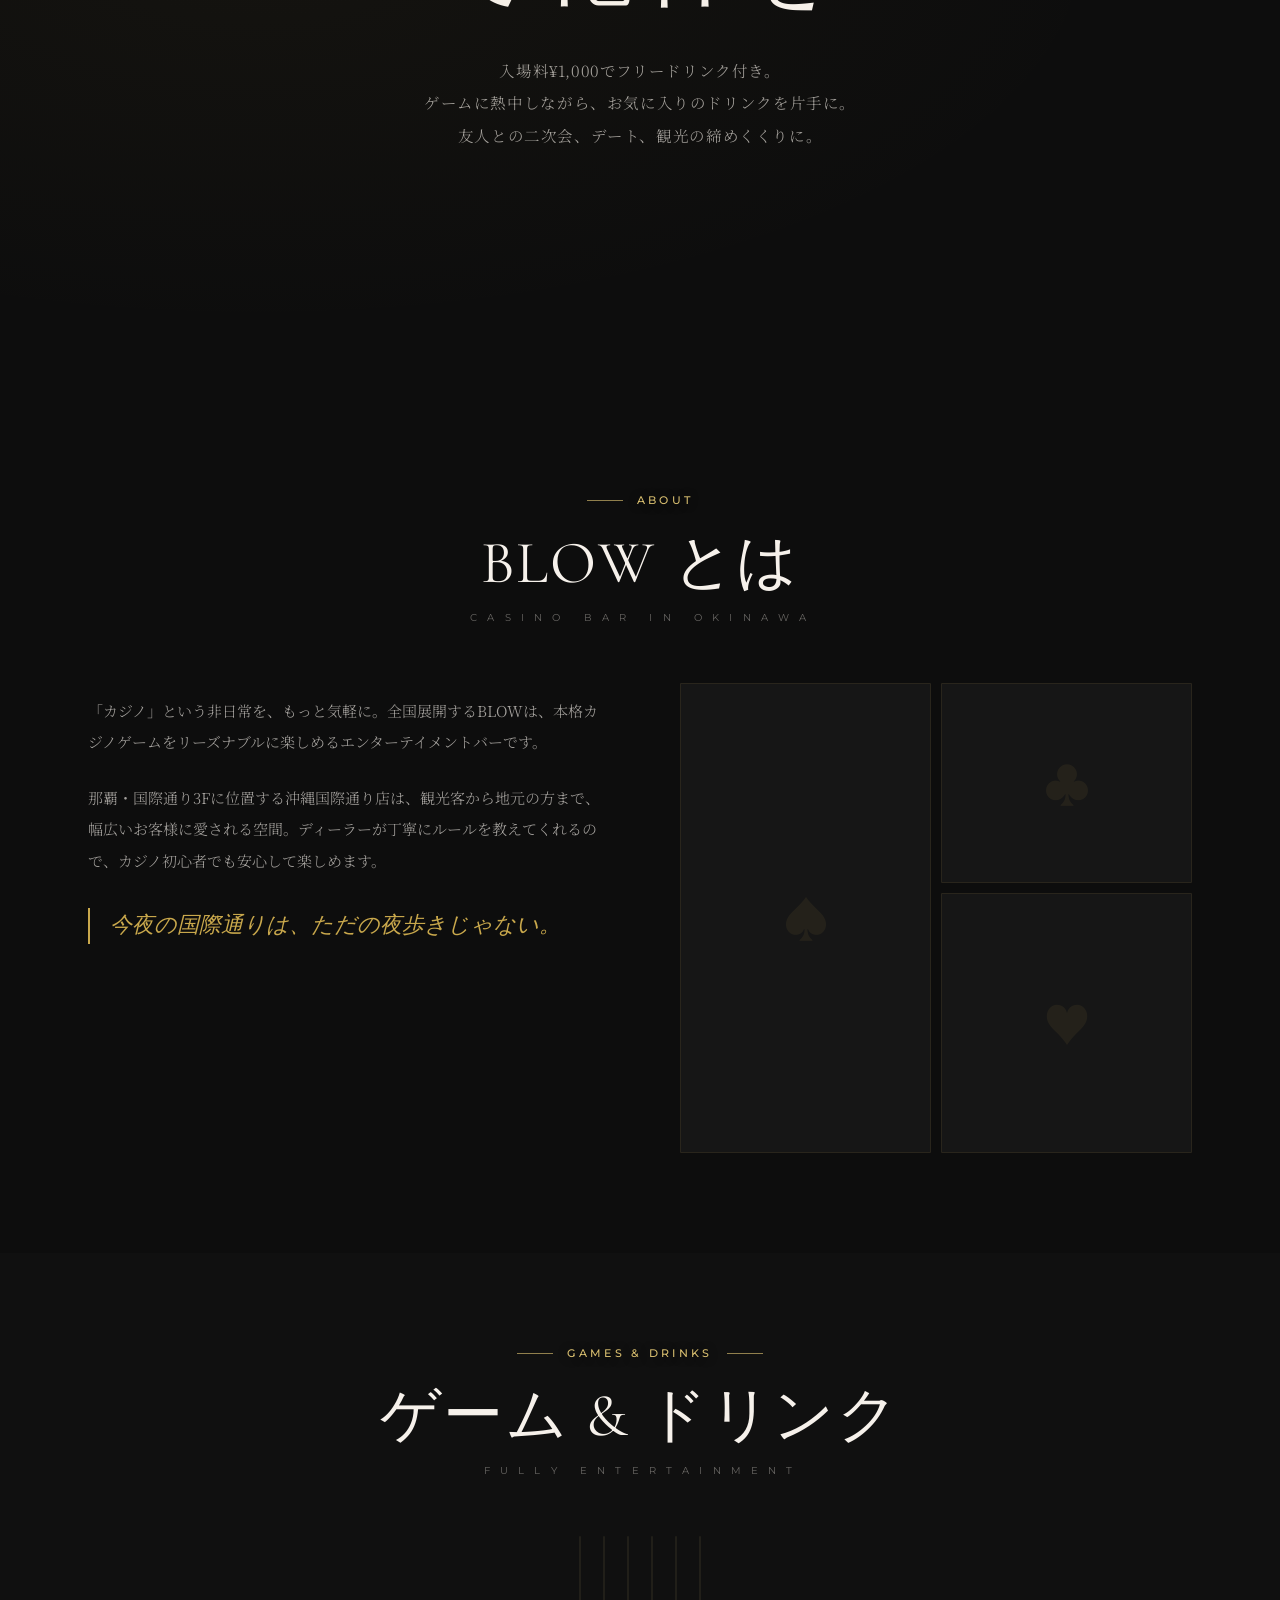
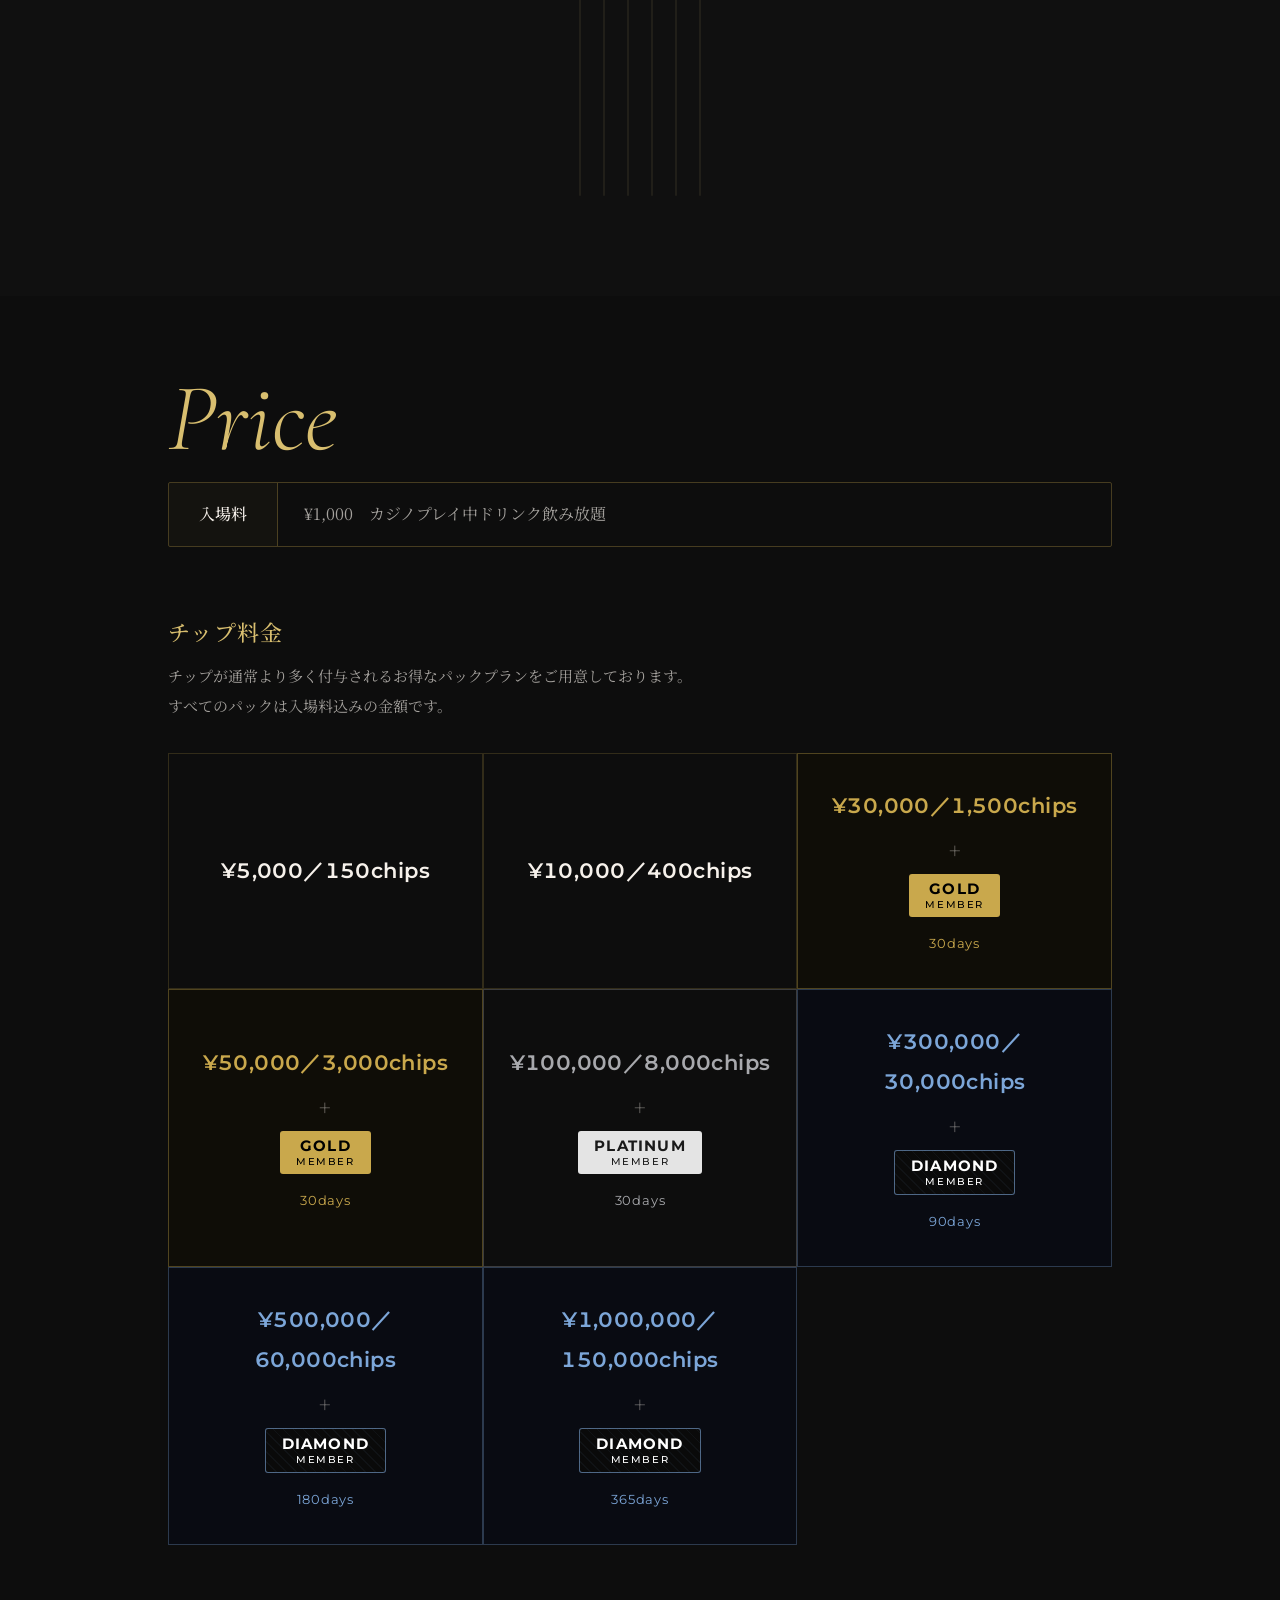
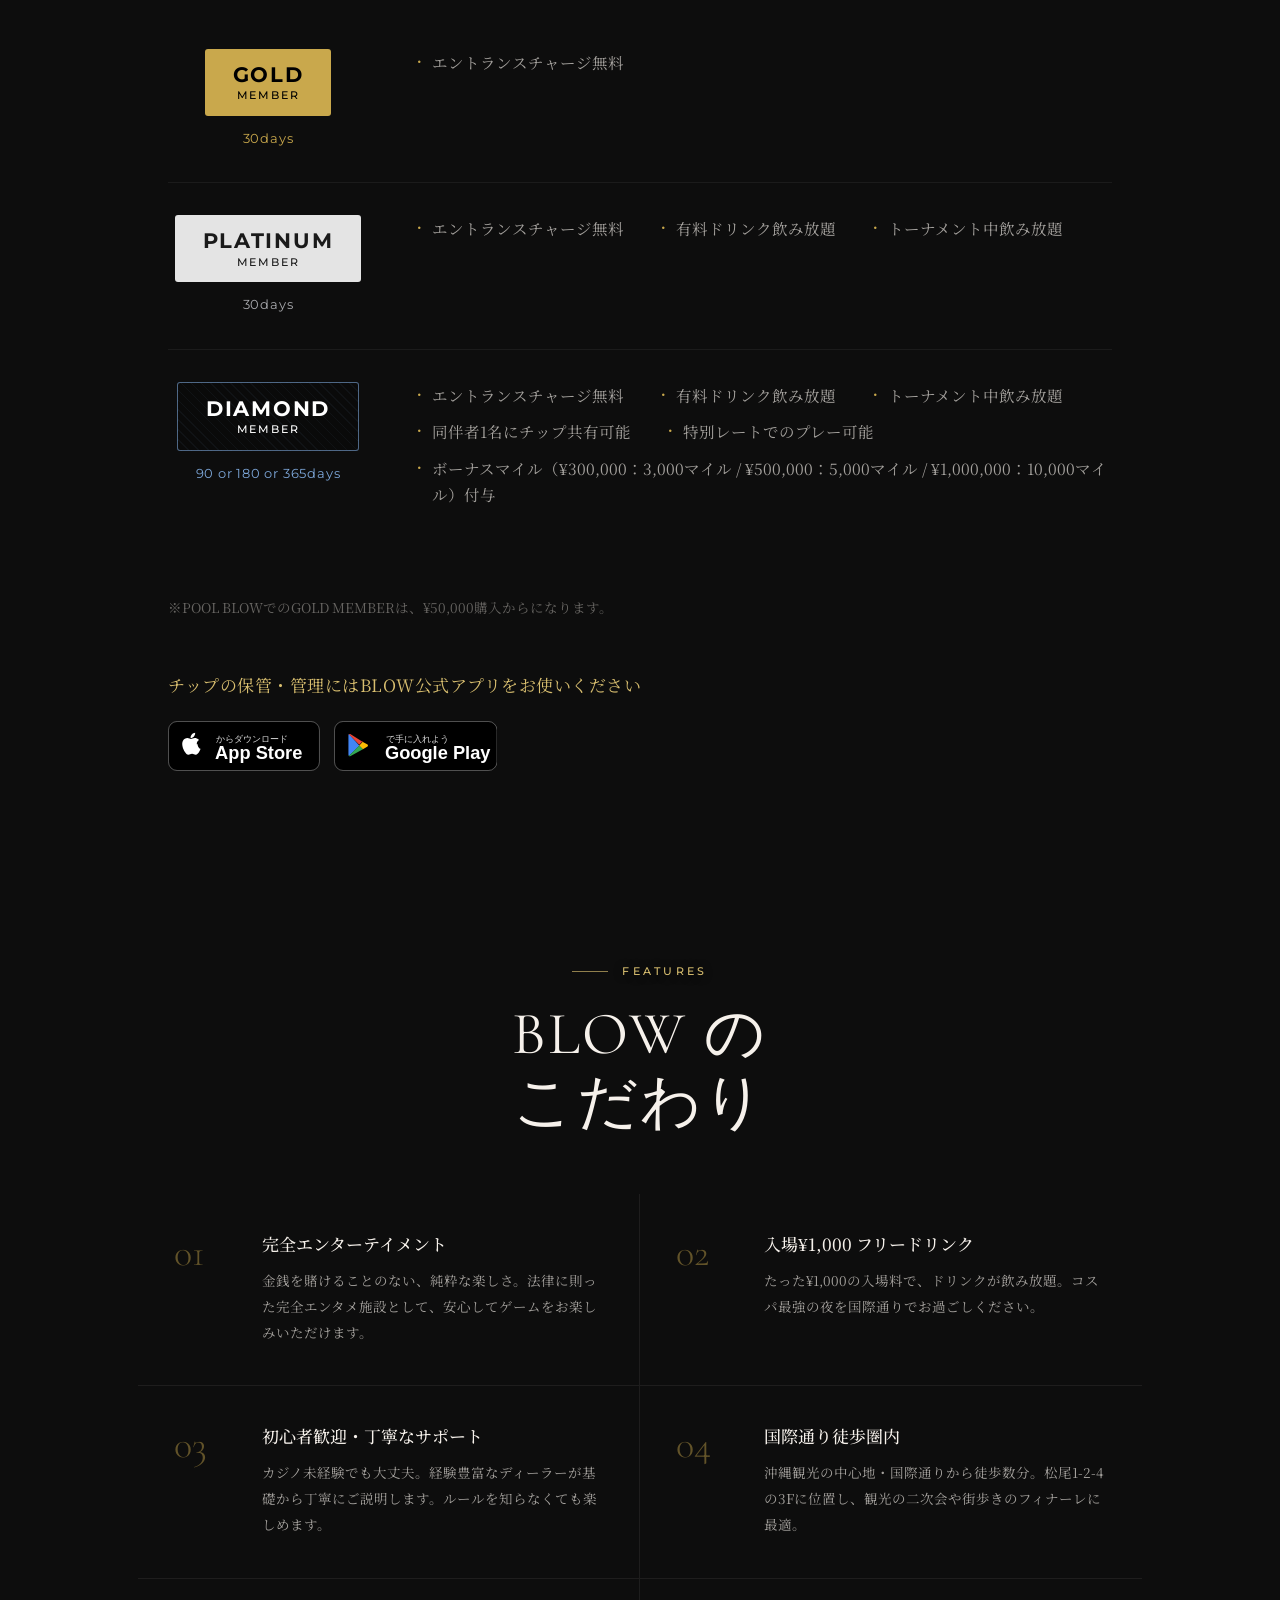
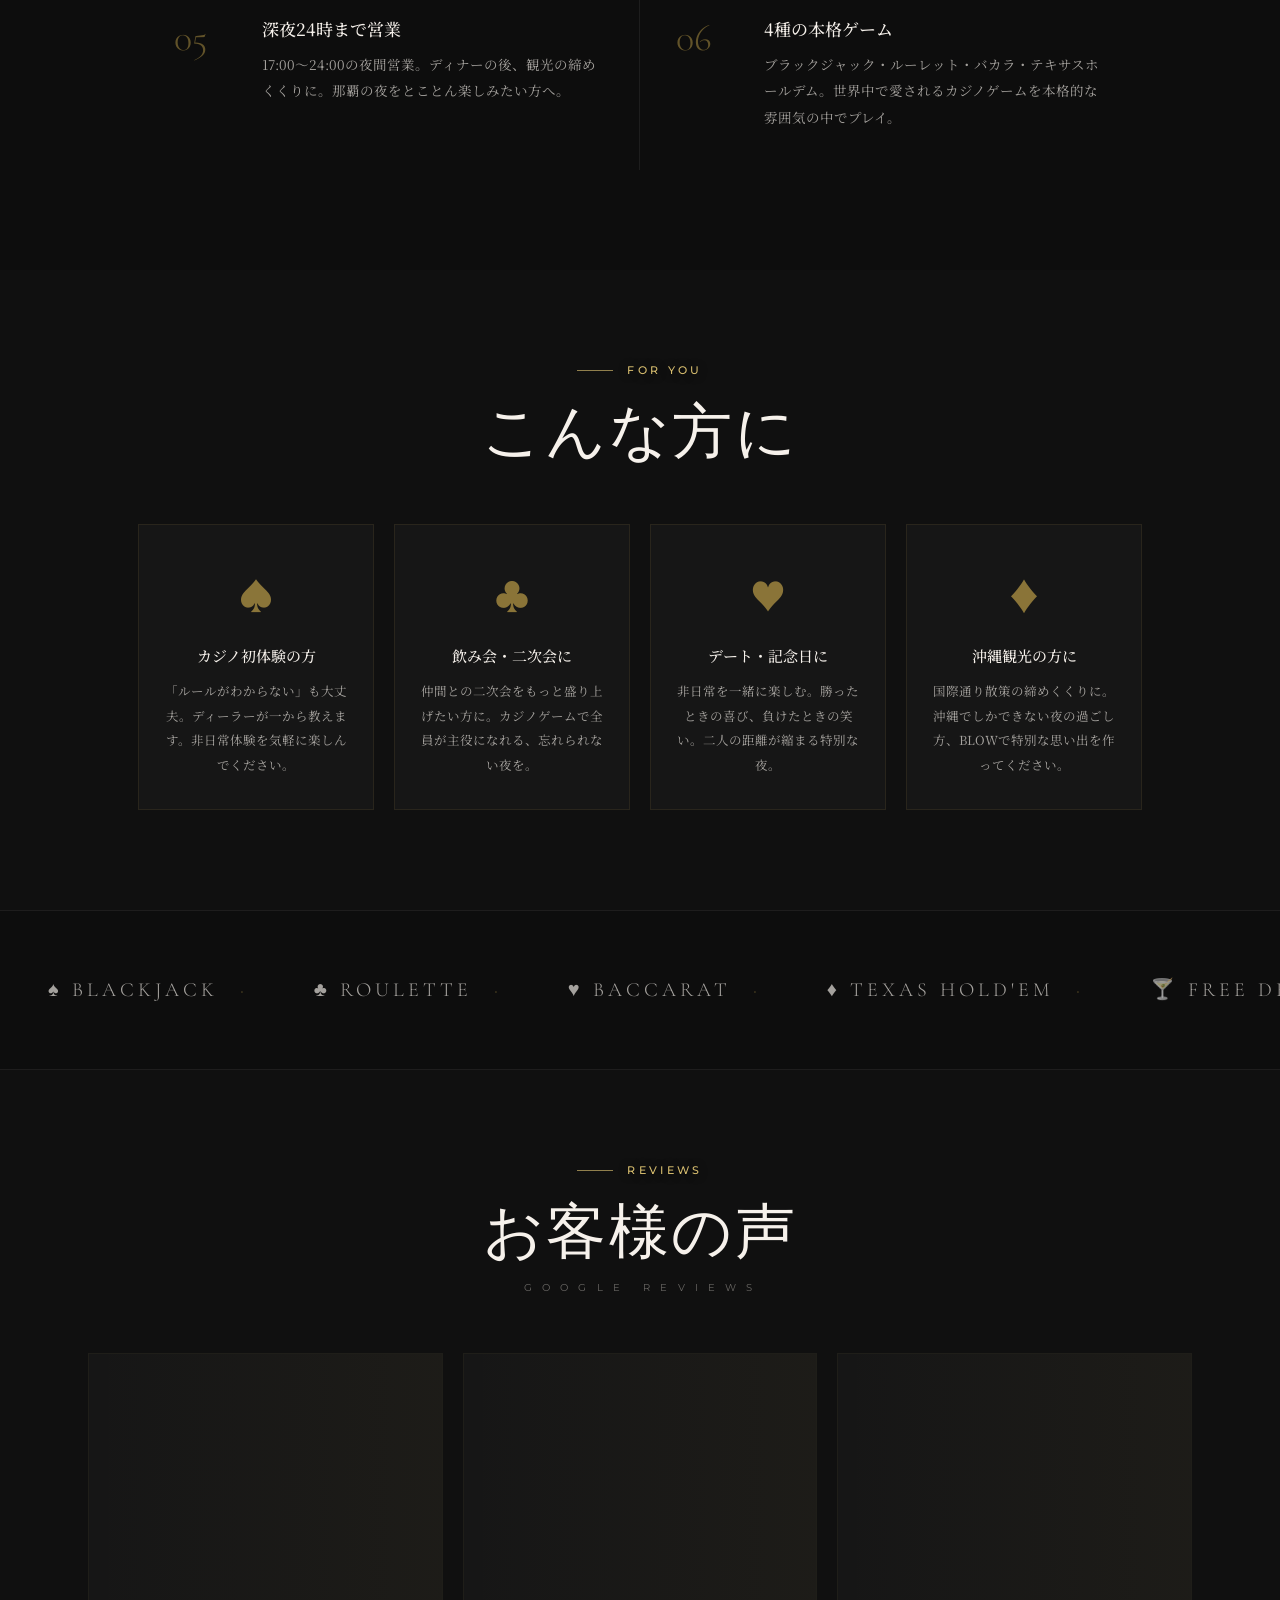
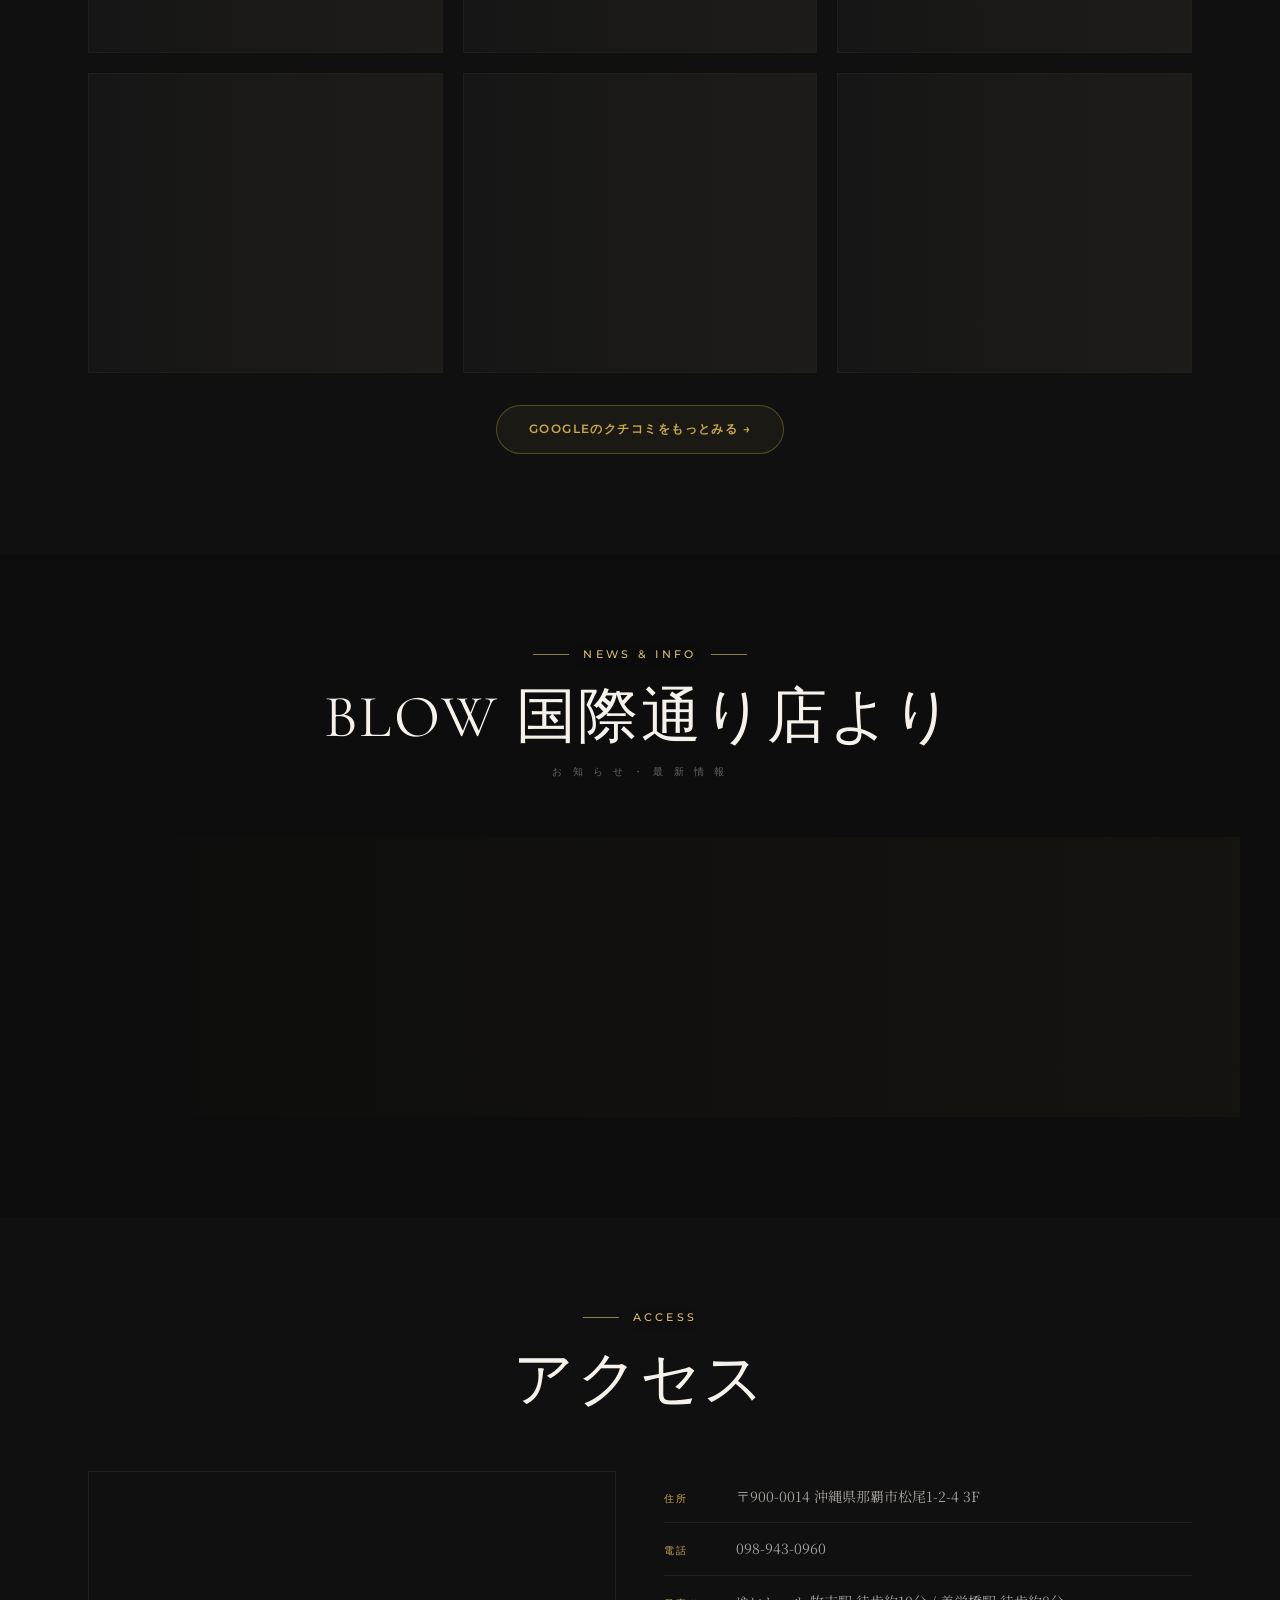
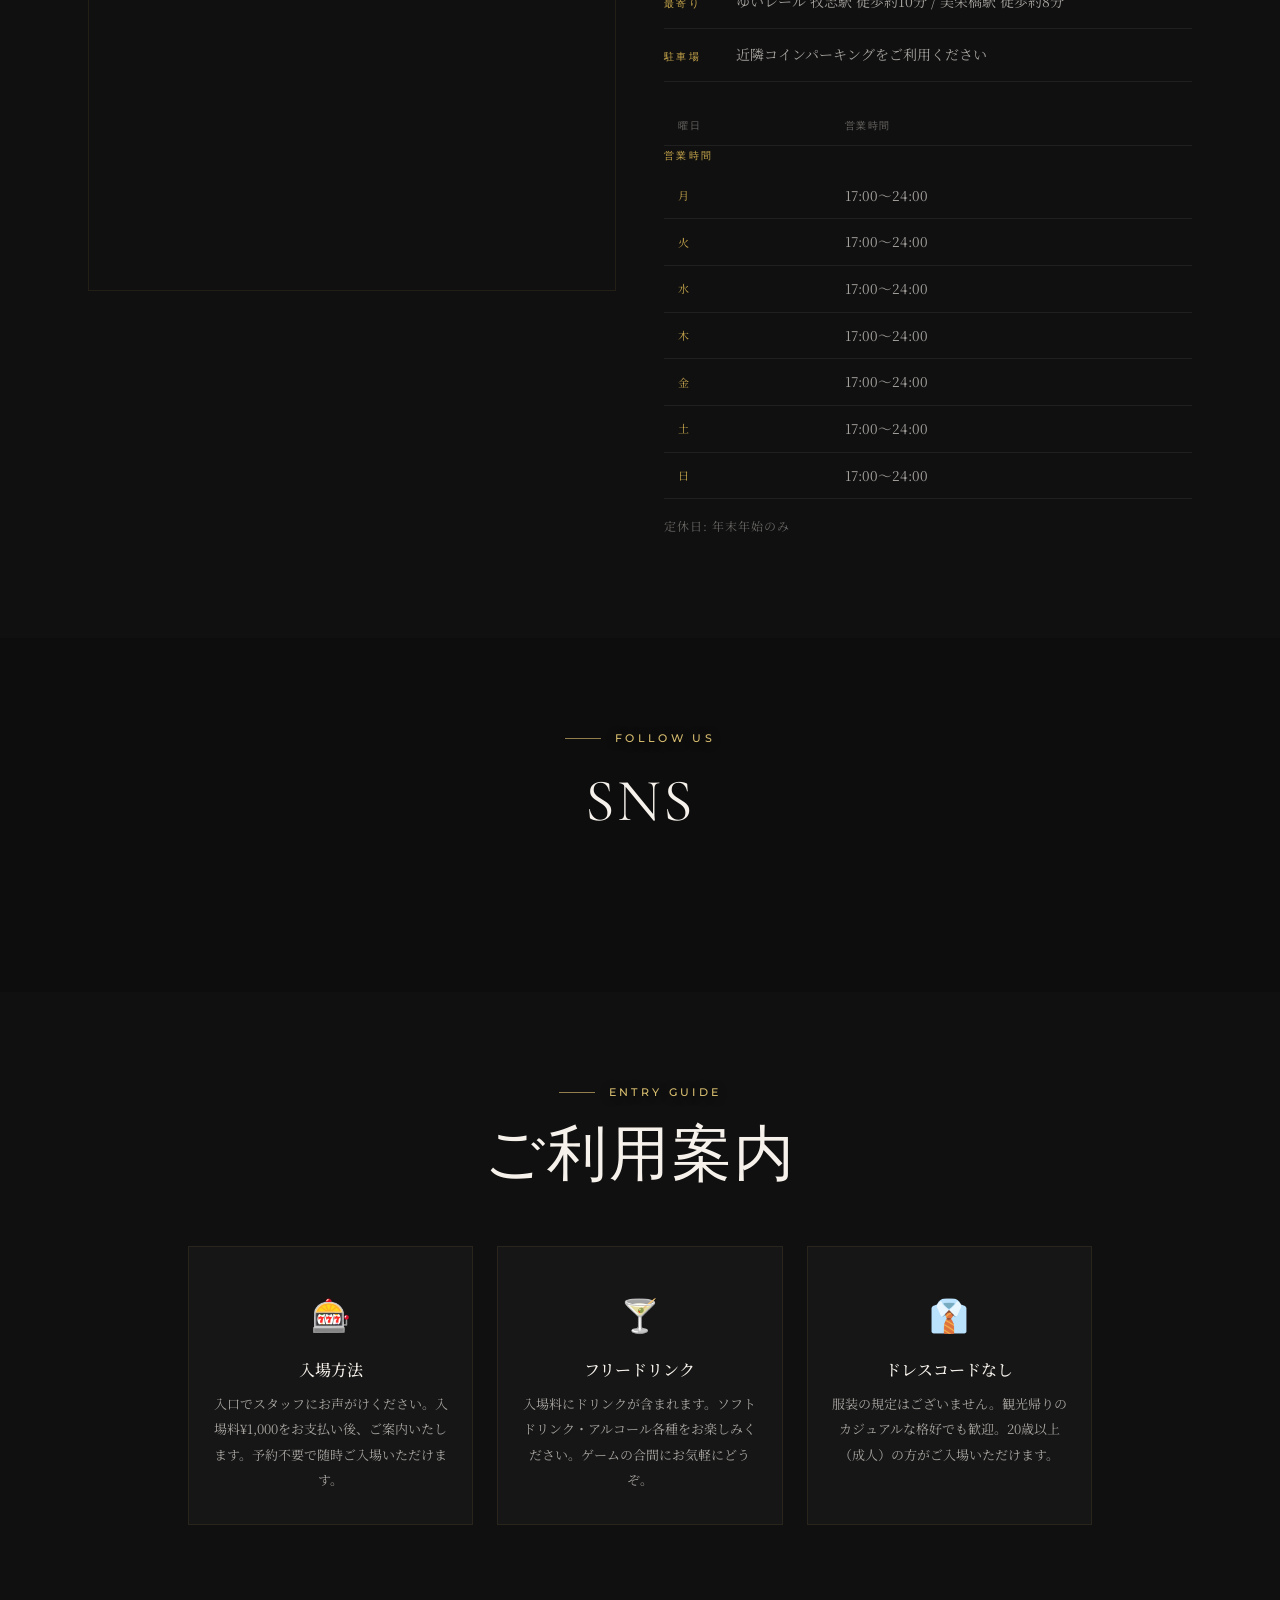
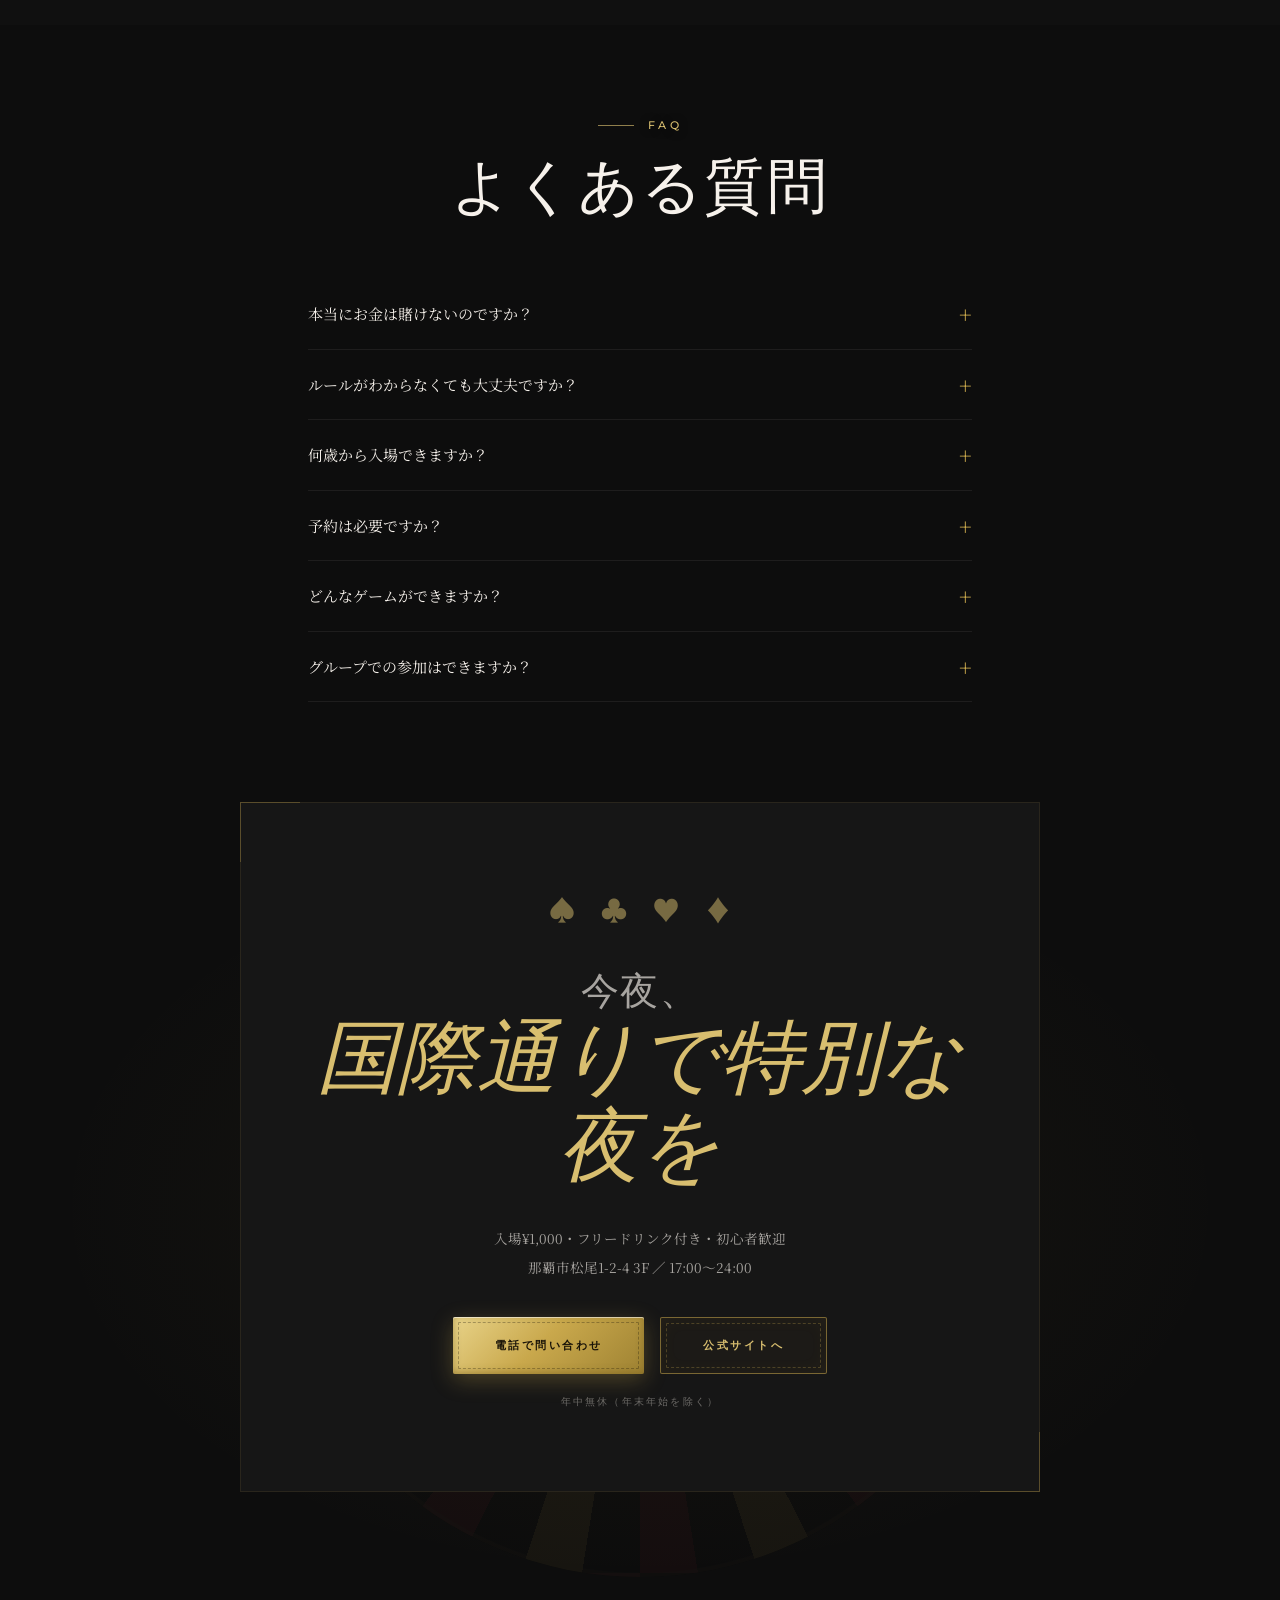
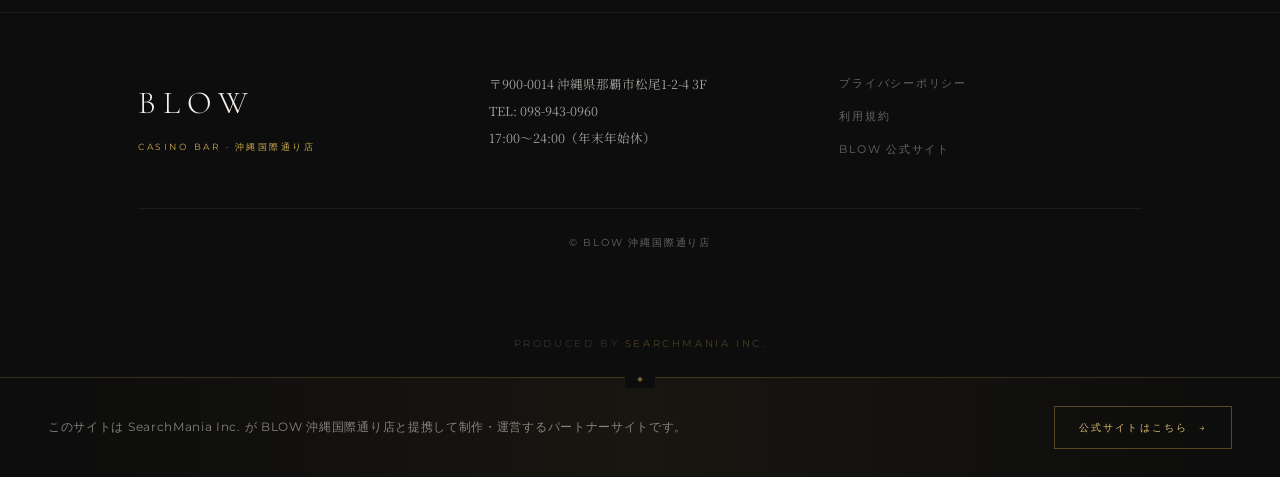
==== commit d940e012: "remove SCROLL indicator from hero" ====
--- a/index.html
+++ b/index.html
@@ -170,10 +170,6 @@
 
   <div class="hero-tagline-right">那覇 · 松尾 · 17:00〜24:00</div>
 
-  <div class="hero-scroll" id="heroScroll">
-    <span class="scroll-label">SCROLL</span>
-    <div class="scroll-line"></div>
-  </div>
 
   <div class="suits-deco" aria-hidden="true">
     <span class="suit s1">♠</span>
@@ -1085,14 +1081,6 @@
   clone.setAttribute('aria-hidden', 'true');
   imgs.parentNode.appendChild(clone);
 })();
-
-/* ── Hero scroll fade ───────────────────────────────────────── */
-const heroEl    = document.querySelector('.hero');
-const heroScroll = document.getElementById('heroScroll');
-window.addEventListener('scroll', () => {
-  if (!heroEl || !heroScroll) return;
-  heroScroll.style.opacity = Math.max(0, 1 - window.scrollY / (heroEl.offsetHeight * 0.4));
-}, { passive: true });
 
 /* ── Casino canvas: cards + coins + sparkles ─────────────────── */
 (function() {
--- a/shared.css
+++ b/shared.css
@@ -217,6 +217,43 @@
 }
 .nav-link:hover { color: var(--ink); }
 .nav-link:hover::after { transform: scaleX(1); transform-origin: left; }
+
+/* ── Language Switcher (Desktop) ─────────────────── */
+.lang-switch {
+  display: inline-flex; align-items: center; gap: 6px;
+  padding: 0 14px; margin-right: 4px;
+  border-left: 1px solid rgba(201,168,76,.2);
+}
+.lang-btn {
+  font-family: var(--sans); font-size: 11px; font-weight: 500;
+  letter-spacing: .14em; color: rgba(246,241,235,.5);
+  padding: 4px 6px; border-radius: 2px;
+  transition: color .3s ease, background .3s ease;
+}
+.lang-btn:hover { color: var(--gold-soft); }
+.lang-btn.active {
+  color: var(--gold); background: rgba(201,168,76,.08);
+}
+.lang-sep { color: rgba(201,168,76,.3); font-size: 11px; }
+
+/* ── Language Switcher (Mobile Overlay) ────────────── */
+.mobile-menu-lang {
+  display: inline-flex; align-items: center;
+  border: 1px solid rgba(201,168,76,.35);
+  border-radius: 2px; margin-top: 12px;
+}
+.mml-btn {
+  font-family: var(--sans); font-size: 13px; font-weight: 500;
+  letter-spacing: .1em; color: var(--ink-soft);
+  padding: 10px 22px;
+  transition: color .3s ease, background .3s ease;
+}
+.mml-btn + .mml-btn { border-left: 1px solid rgba(201,168,76,.25); }
+.mml-btn.active {
+  color: #1a1408;
+  background: linear-gradient(135deg, #E8D389 0%, #C9A84C 46%, #9E8232 100%);
+}
+.mml-btn:not(.active):hover { color: var(--gold); }
 
 .nav-cta {
   font-family: var(--sans);
